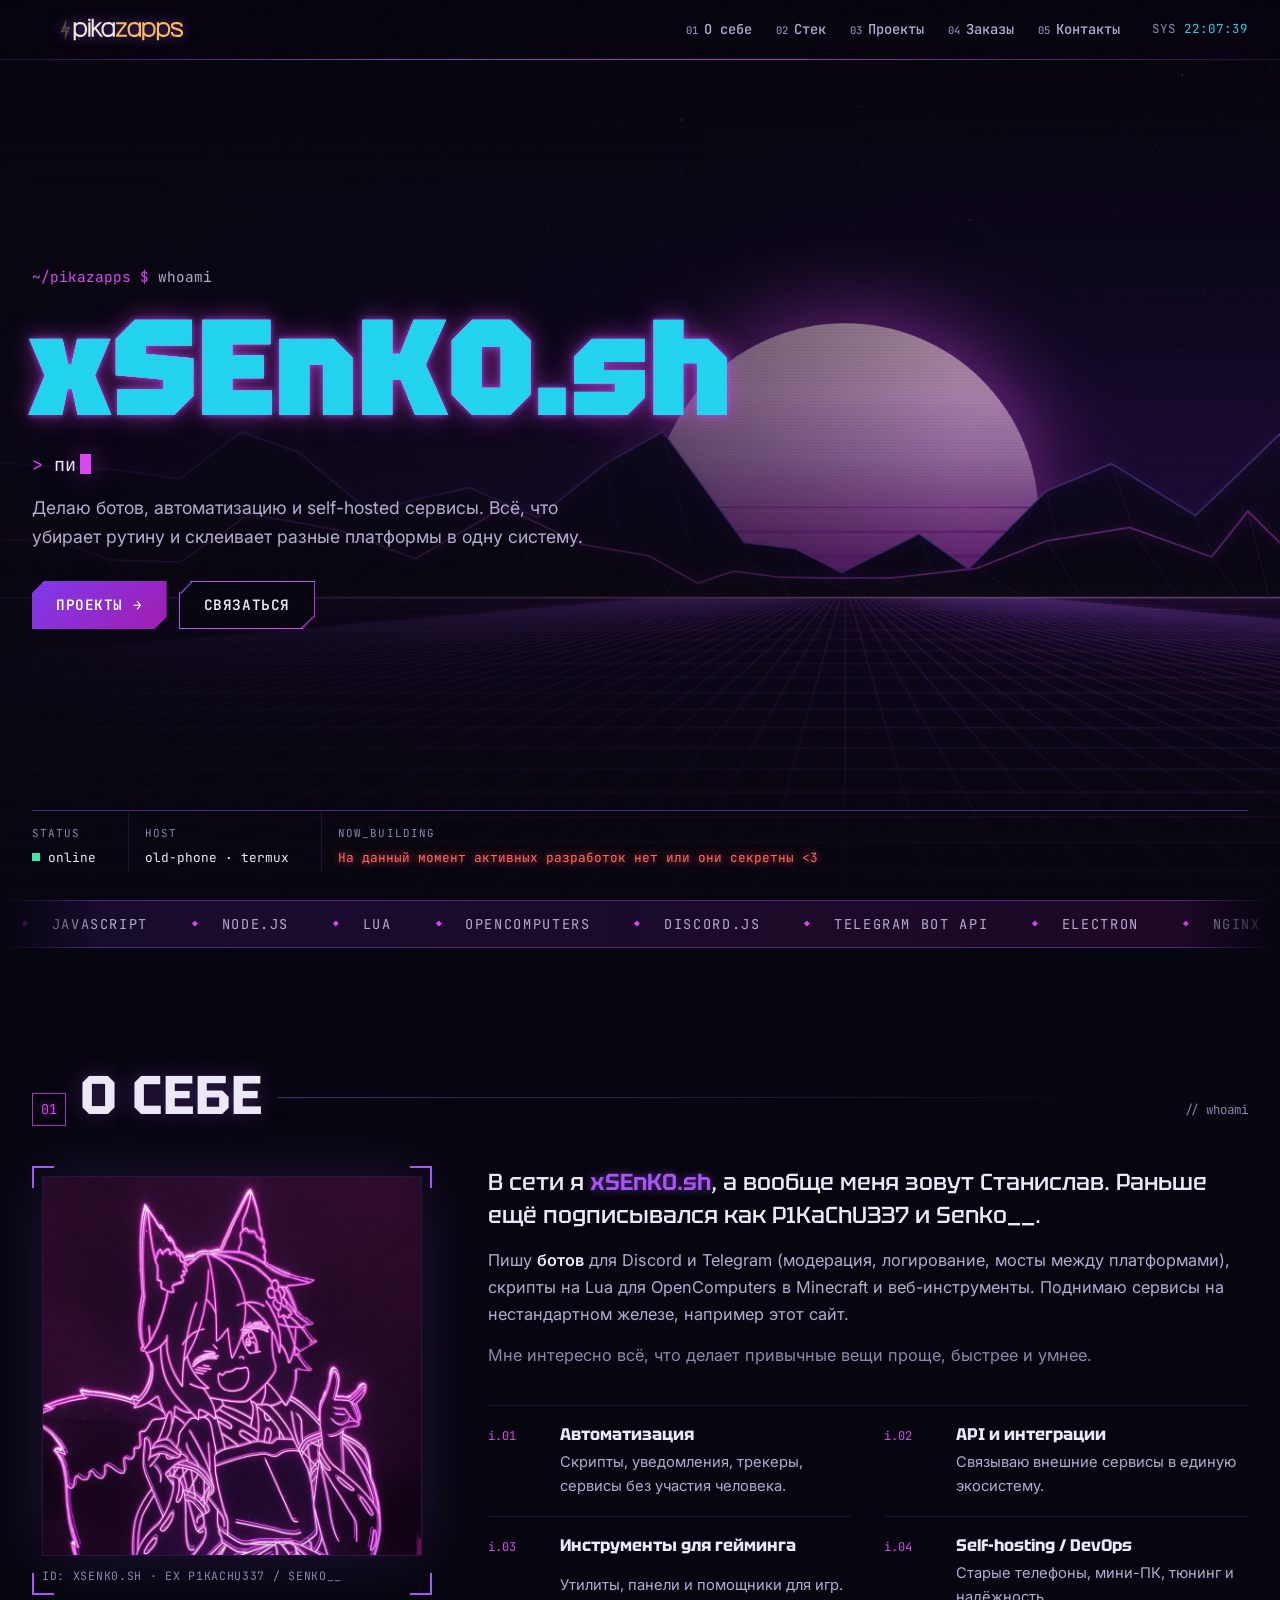
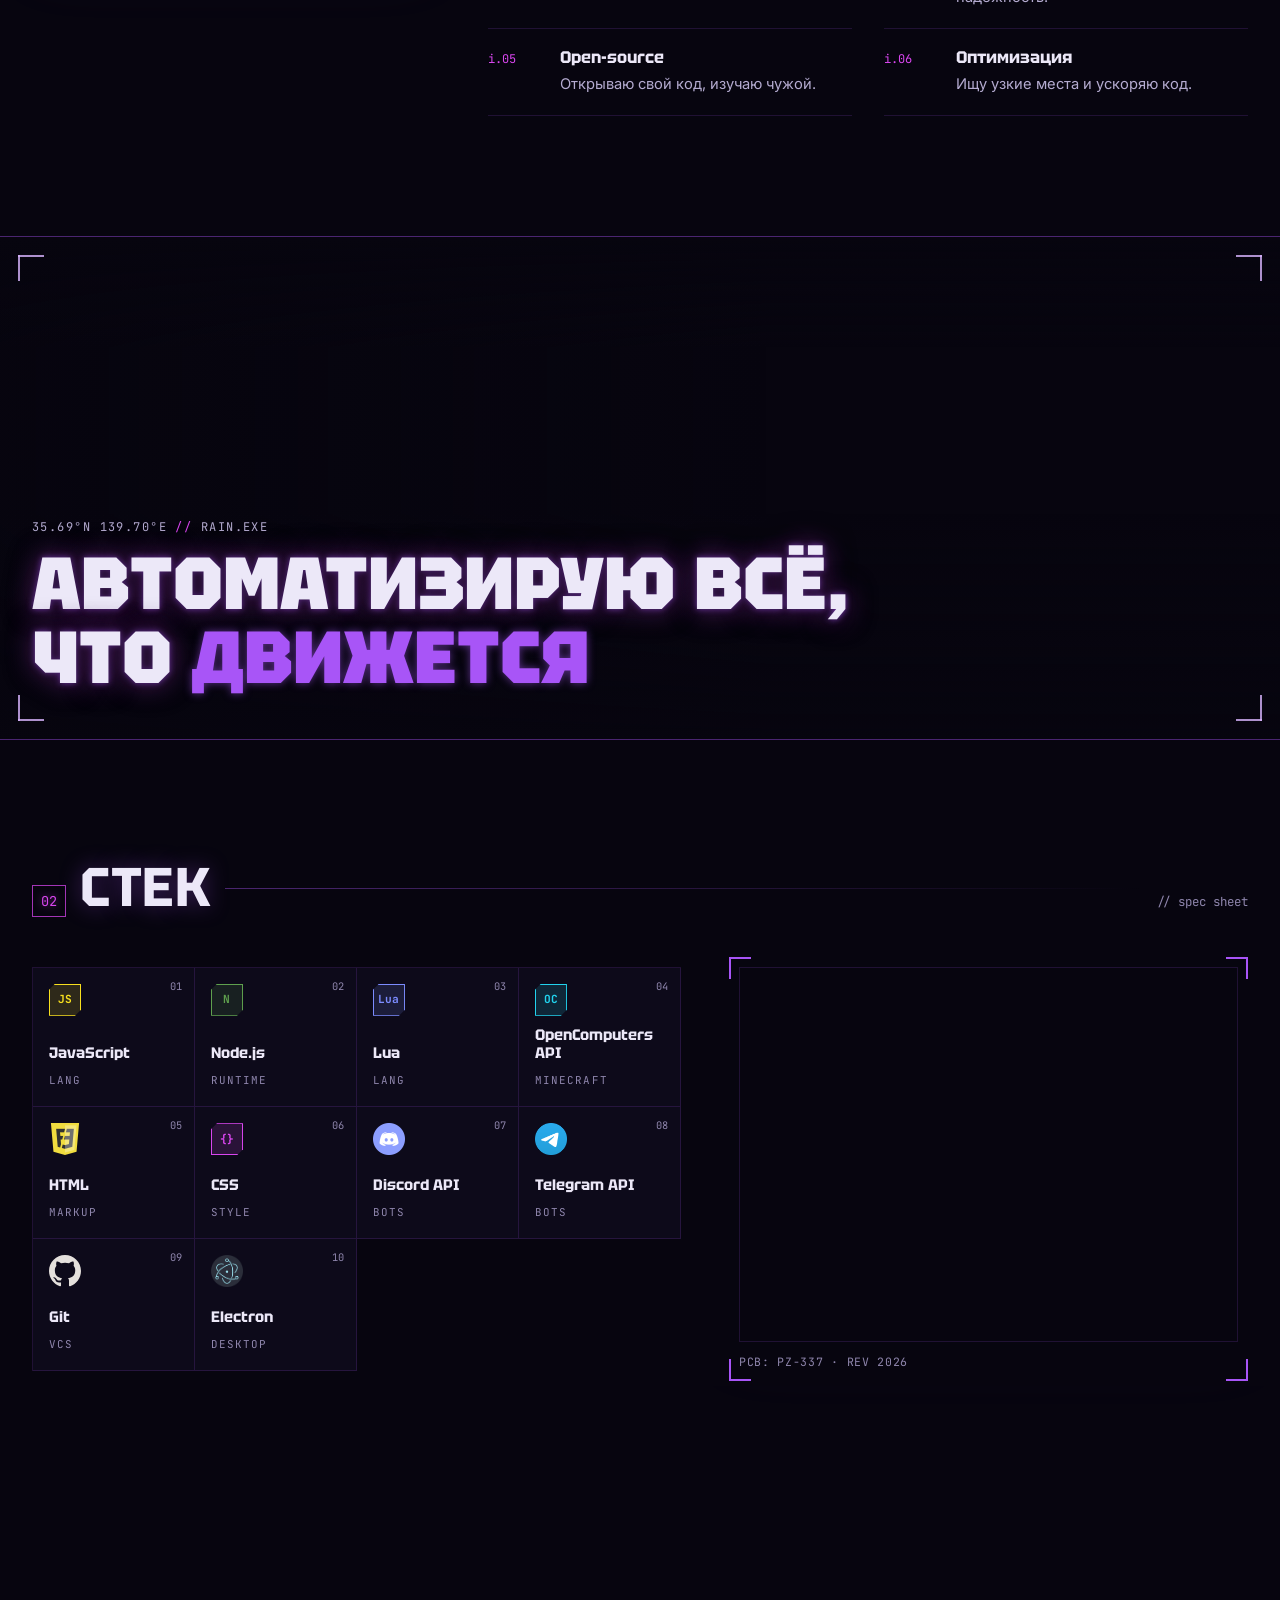
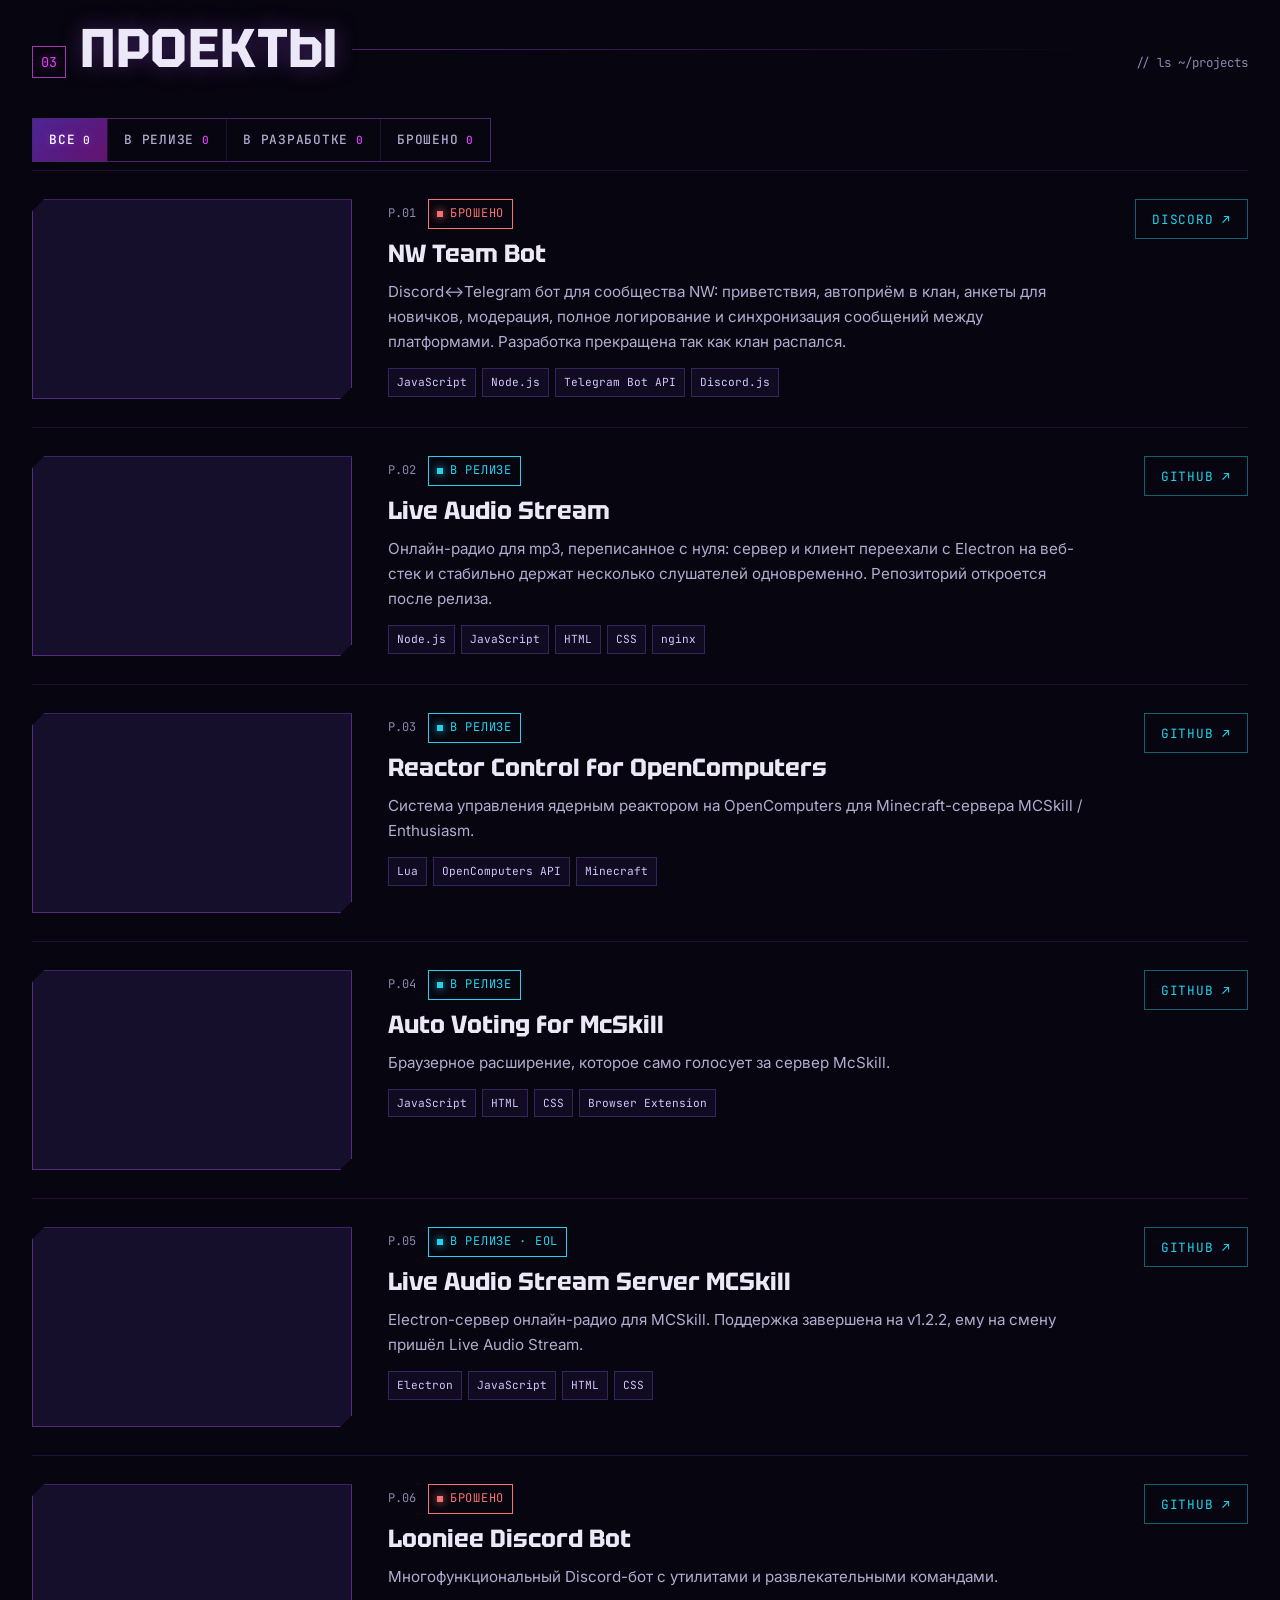
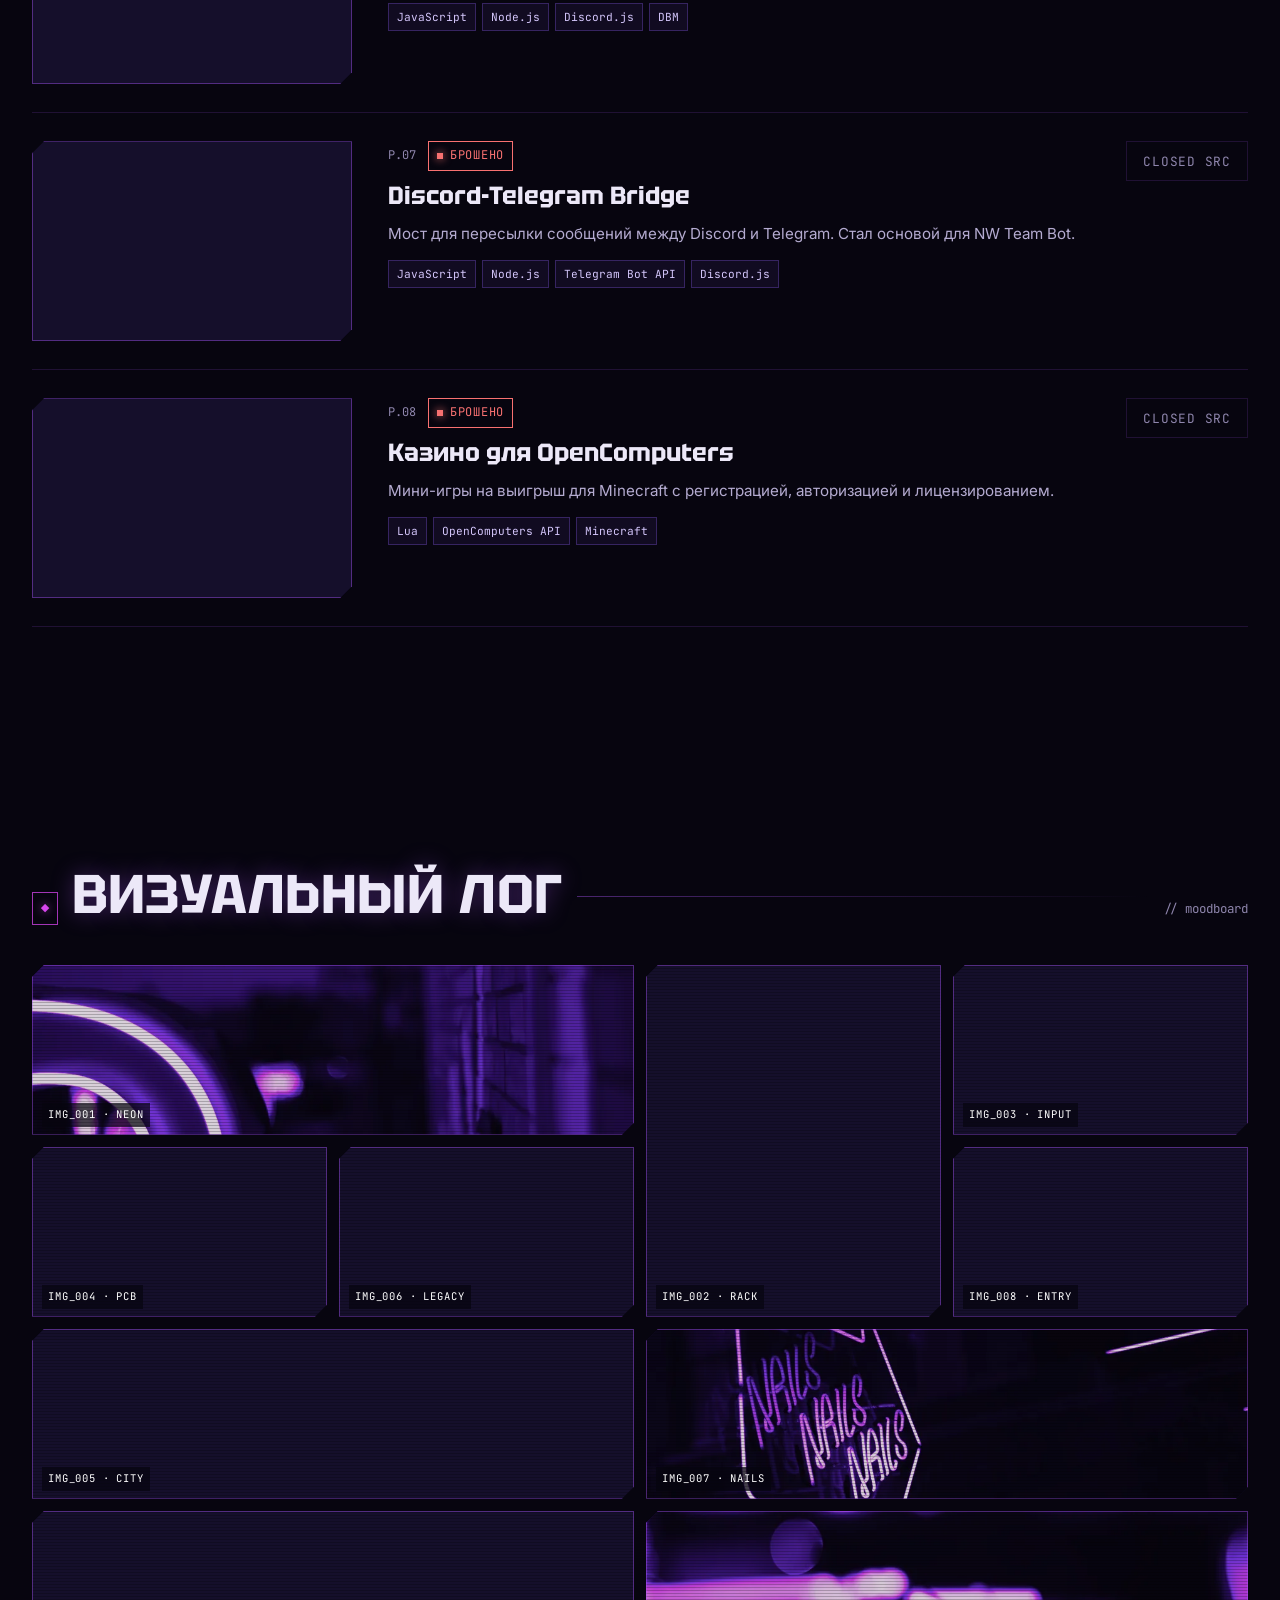
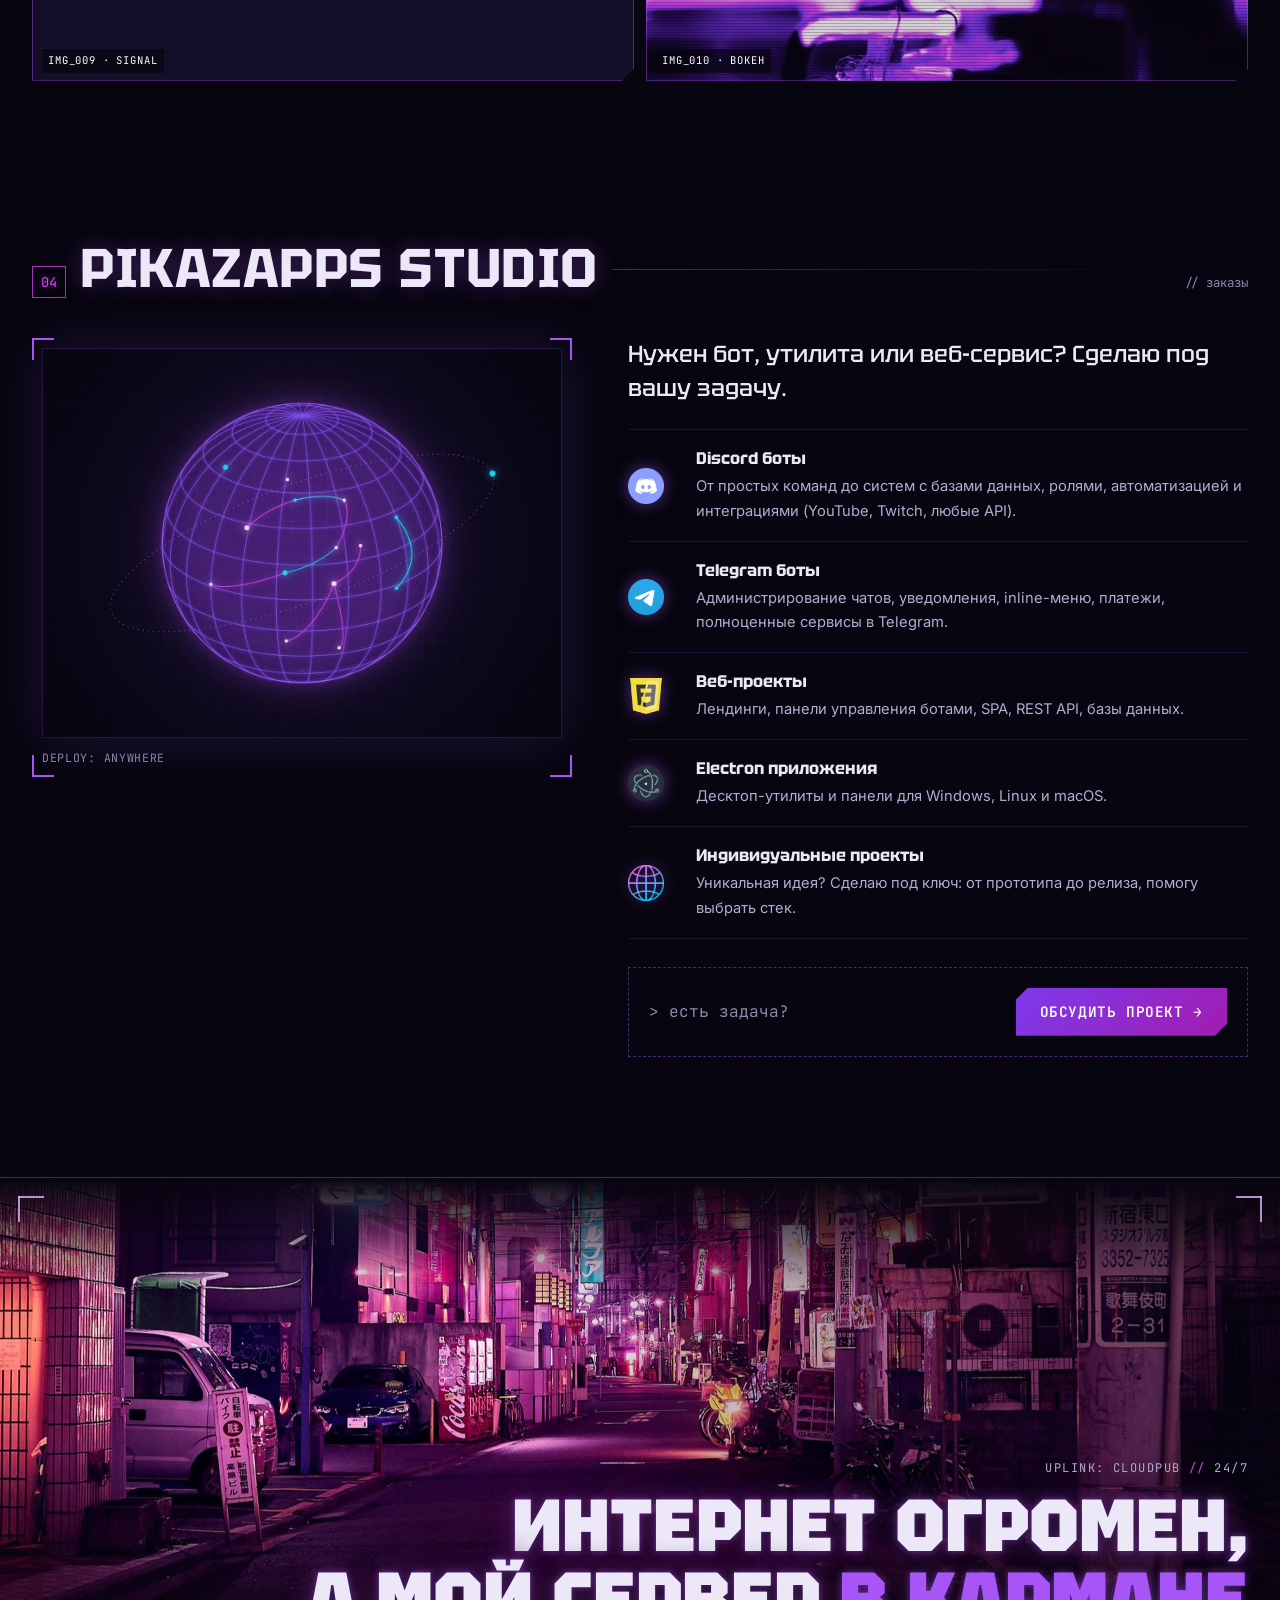
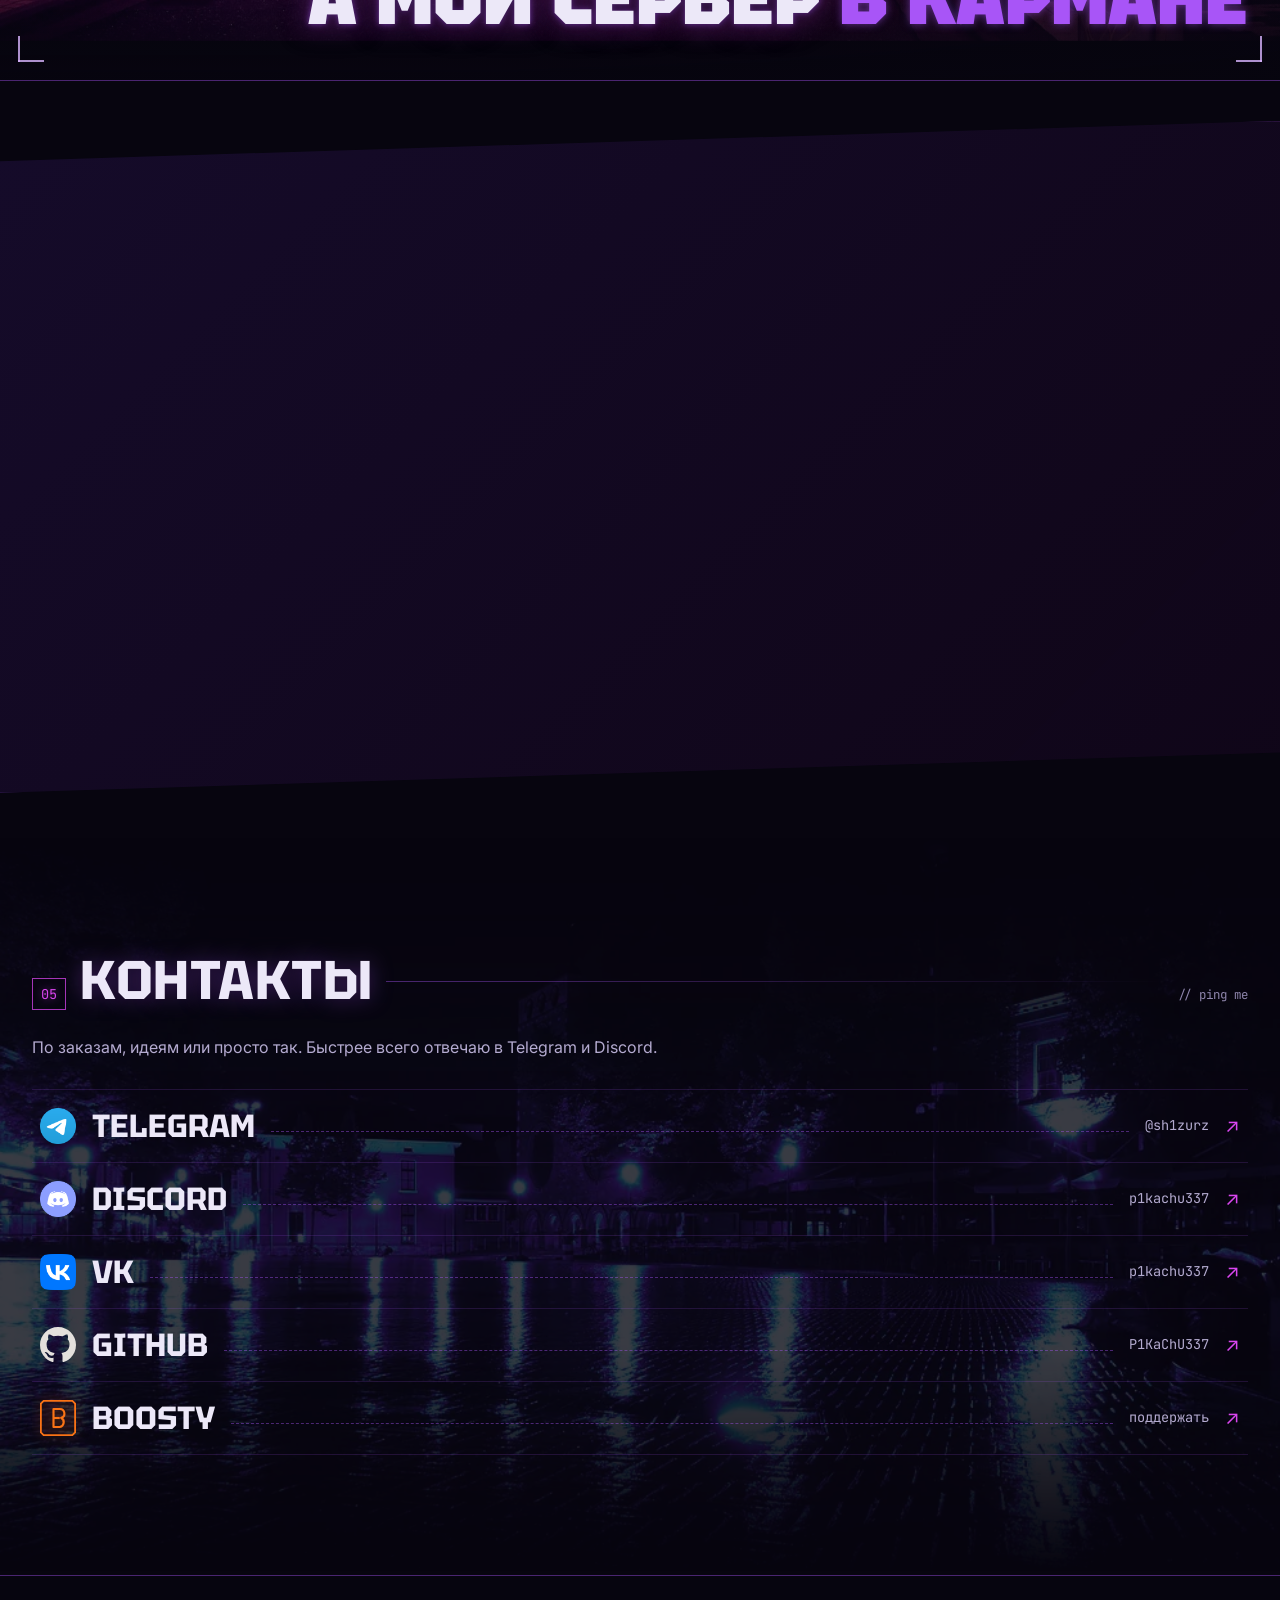
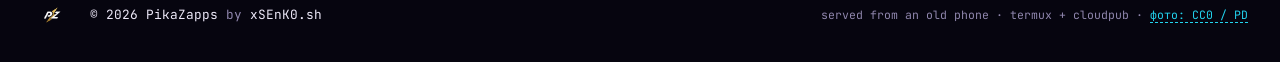
==== index.html @ 956f4f55 "1" ====
<!doctype html>
<html lang="ru">
<head>
  <meta charset="utf-8" />
  <meta name="viewport" content="width=device-width,initial-scale=1" />

  <!-- Verification -->
  <meta name="yandex-verification" content="f57cfcf0f2771763" />
  <meta name="google-site-verification" content="iHpvpGQ1bsPG3cDbY067yKLT4XKXPX8pfP2eyBOkyB8" />

  <!-- SEO -->
  <title>PikaZapps — xSEnK0.sh</title>
  <meta name="description" content="PikaZapps — проекты xSEnK0.sh: Discord и Telegram боты, автоматизация, Minecraft/OpenComputers, веб-инструменты и self-hosting." />
  <meta name="author" content="xSEnK0.sh (ex P1KaChU337 / Senko__)" />
  <meta name="keywords" content="xSEnK0.sh, xSEnK0, PikaZapps, P1KaChU337, Senko__, проекты, Discord бот, Telegram бот, Minecraft, OpenComputers, Node.js, Lua, JavaScript, CloudPub, self-hosting, разработка, портфолио" />
  <meta name="robots" content="index, follow" />
  <meta name="language" content="ru" />
  <meta name="theme-color" content="#8b5cf6" />
  <meta name="color-scheme" content="dark" />

  <!-- Open Graph -->
  <meta property="og:title" content="PikaZapps — проекты xSEnK0.sh" />
  <meta property="og:description" content="Витрина проектов xSEnK0.sh: Discord/Telegram боты, утилиты, Minecraft разработки, веб-инструменты." />
  <meta property="og:image" content="https://pikazapps.cloudpub.ru/assets/img/hero-960.webp" />
  <meta property="og:type" content="website" />
  <meta property="og:url" content="https://pikazapps.cloudpub.ru/" />
  <meta property="og:locale" content="ru_RU" />

  <!-- Twitter -->
  <meta name="twitter:card" content="summary_large_image" />
  <meta name="twitter:title" content="PikaZapps — проекты xSEnK0.sh" />
  <meta name="twitter:description" content="Инструменты, боты, Minecraft проекты, Node.js и Lua разработки." />
  <meta name="twitter:image" content="https://pikazapps.cloudpub.ru/assets/img/hero-960.webp" />

  <!-- Favicon -->
  <link rel="icon" href="assets/favicon.png" type="image/png" />
  <link rel="apple-touch-icon" href="assets/favicon.png" />

  <!-- Fonts: Tektur (заголовки, техно + кириллица), JetBrains Mono (HUD/код), Inter (текст) -->
  <link rel="preconnect" href="https://fonts.googleapis.com" />
  <link rel="preconnect" href="https://fonts.gstatic.com" crossorigin />
  <link rel="stylesheet" href="https://fonts.googleapis.com/css2?family=Inter:wght@400;500;600&family=JetBrains+Mono:wght@400;600;700&family=Tektur:wght@500;700;900&display=swap" />

  <link rel="preload" as="image" href="assets/img/hero.webp" imagesrcset="assets/img/hero-960.webp 960w, assets/img/hero.webp 1920w" imagesizes="100vw" />
  <link rel="stylesheet" href="style.css" />
  <script>document.documentElement.classList.add('js');</script>
</head>
<body>
  <a class="skip-link" href="#main">Перейти к содержимому</a>

  <!-- ===== Фоновые слои: matrix-дождь, свечение, сетка; поверх — scanlines/noise ===== -->
  <div class="bg" aria-hidden="true">
    <canvas id="matrix" class="bg__matrix"></canvas>
    <div class="bg__glow bg__glow--1"></div>
    <div class="bg__glow bg__glow--2"></div>
    <div class="bg__grid"></div>
  </div>
  <div class="overlay" aria-hidden="true"></div>

  <!-- ===== HEADER ===== -->
  <header class="header" id="top">
    <div class="container header__inner">
      <a class="header__logo" href="#top" aria-label="PikaZapps — на главную">
        <img src="assets/pikazapps-long-logo.svg" alt="PikaZapps" width="180" height="36" />
      </a>

      <nav class="nav" id="nav" aria-label="Основная навигация">
        <ul class="nav__list">
          <li><a class="nav__link" href="#about"><span class="nav__idx">01</span>О себе</a></li>
          <li><a class="nav__link" href="#skills"><span class="nav__idx">02</span>Стек</a></li>
          <li><a class="nav__link" href="#projects"><span class="nav__idx">03</span>Проекты</a></li>
          <li><a class="nav__link" href="#studio"><span class="nav__idx">04</span>Заказы</a></li>
          <li><a class="nav__link" href="#contacts"><span class="nav__idx">05</span>Контакты</a></li>
        </ul>
      </nav>

      <span class="header__clock mono" aria-hidden="true">SYS <span id="clock">--:--:--</span></span>

      <button class="burger" type="button" aria-label="Открыть меню" aria-expanded="false" aria-controls="nav">
        <span></span><span></span><span></span>
      </button>
    </div>
  </header>

  <main id="main">
    <!-- ===== HERO ===== -->
    <section class="hero" id="hero" aria-labelledby="hero-title">
      <img class="hero__bg" src="assets/img/hero.webp"
           srcset="assets/img/hero-960.webp 960w, assets/img/hero.webp 1920w" sizes="100vw"
           alt="" width="1920" height="1080" fetchpriority="high" decoding="async" />

      <div class="container hero__inner">
        <p class="hero__cmd mono"><span class="prompt">~/pikazapps $</span> whoami</p>
        <h1 class="hero__nick" id="hero-title">
          <span class="glitch" data-text="xSEnK0.sh">xSEnK0<span class="hero__ext">.sh</span></span>
        </h1>
        <p class="hero__role mono" aria-live="off">
          <span class="accent">&gt;</span> <span id="role">пишу ботов для Discord и Telegram</span><span class="cursor" aria-hidden="true"></span>
        </p>
        <p class="hero__lead">
          Делаю ботов, автоматизацию и self-hosted сервисы. Всё, что убирает рутину
          и склеивает разные платформы в одну систему.
        </p>
        <div class="hero__cta">
          <a class="btn btn--primary" href="#projects">Проекты <span aria-hidden="true">→</span></a>
          <a class="btn btn--ghost" href="#contacts">Связаться</a>
        </div>
      </div>

      <!-- HUD-полоса с «показаниями» -->
      <div class="container">
        <dl class="readout mono">
          <div class="readout__cell">
            <dt>status</dt>
            <dd><span class="pulse" aria-hidden="true"></span> online</dd>
          </div>
          <div class="readout__cell">
            <dt>host</dt>
            <dd>old-phone · termux</dd>
          </div>
          <div class="readout__cell readout__cell--wide">
            <dt>now_building</dt>
            <dd>
              <p style="color:#ff6767; text-shadow: 0 0 8px #e24c4c;">На данный момент активных разработок нет или они секретны <3</p>
            </dd>
          </div>
        </dl>
      </div>
    </section>

    <!-- бегущая строка стека -->
    <div class="ticker" aria-hidden="true">
      <div class="ticker__track mono">
        <span>JavaScript</span><span>Node.js</span><span>Lua</span><span>OpenComputers</span><span>Discord.js</span><span>Telegram Bot API</span><span>Electron</span><span>nginx</span><span>Termux</span><span>Git</span>
        <span>JavaScript</span><span>Node.js</span><span>Lua</span><span>OpenComputers</span><span>Discord.js</span><span>Telegram Bot API</span><span>Electron</span><span>nginx</span><span>Termux</span><span>Git</span>
      </div>
    </div>

    <!-- ===== 01 О СЕБЕ ===== -->
    <section class="section" id="about" aria-labelledby="about-title">
      <div class="container">
        <header class="sec-head reveal">
          <span class="sec-head__idx mono">01</span>
          <h2 class="sec-head__title" id="about-title">О себе</h2>
          <span class="sec-head__line" aria-hidden="true"></span>
          <span class="sec-head__tag mono">// whoami</span>
        </header>

        <div class="about">
          <figure class="about__avatar frame reveal">
            <img src="assets/img/fox.webp" alt="Неоновая low-poly лиса, аватар xSEnK0.sh" width="800" height="800" loading="lazy" decoding="async" />
            <figcaption class="frame__cap mono">id: xSEnK0.sh · ex P1KaChU337 / Senko__</figcaption>
          </figure>

          <div class="about__body">
            <div class="about__text reveal">
              <p class="about__lead">
                В сети я <b class="hl">xSEnK0.sh</b>, а вообще меня зовут Станислав. Раньше ещё подписывался как
                P1KaChU337 и Senko__.
              </p>
              <p>
                Пишу <b>ботов</b> для Discord и Telegram (модерация, логирование, мосты между
                платформами), скрипты на Lua для OpenComputers в Minecraft и веб-инструменты.
                Поднимаю сервисы на нестандартном железе, например этот сайт.
              </p>
              <p class="muted">
                Мне интересно всё, что делает привычные вещи проще, быстрее и умнее.
              </p>
            </div>

            <ol class="rows interests">
              <li class="row reveal"><span class="row__idx mono">i.01</span><h3>Автоматизация</h3><p>Скрипты, уведомления, трекеры, сервисы без участия человека.</p></li>
              <li class="row reveal"><span class="row__idx mono">i.02</span><h3>API и интеграции</h3><p>Связываю внешние сервисы в единую экосистему.</p></li>
              <li class="row reveal"><span class="row__idx mono">i.03</span><h3>Инструменты для гейминга</h3><p>Утилиты, панели и помощники для игр.</p></li>
              <li class="row reveal"><span class="row__idx mono">i.04</span><h3>Self-hosting / DevOps</h3><p>Старые телефоны, мини-ПК, тюнинг и надёжность.</p></li>
              <li class="row reveal"><span class="row__idx mono">i.05</span><h3>Open-source</h3><p>Открываю свой код, изучаю чужой.</p></li>
              <li class="row reveal"><span class="row__idx mono">i.06</span><h3>Оптимизация</h3><p>Ищу узкие места и ускоряю код.</p></li>
            </ol>
          </div>
        </div>
      </div>
    </section>

    <!-- ===== Фото-полоса 1 ===== -->
    <figure class="band" aria-label="Неоновая улица ночью под дождём">
      <img class="band__img" src="assets/img/photos/city3.jpg" alt="" width="1920" height="1080" loading="lazy" decoding="async" />
      <figcaption class="container band__inner">
        <span class="band__meta mono">35.69°N 139.70°E <span class="accent">//</span> rain.exe</span>
        <p class="band__text">автоматизирую всё,<br />что <span class="hl">движется</span></p>
      </figcaption>
    </figure>

    <!-- ===== 02 СТЕК ===== -->
    <section class="section" id="skills" aria-labelledby="skills-title">
      <div class="container">
        <header class="sec-head reveal">
          <span class="sec-head__idx mono">02</span>
          <h2 class="sec-head__title" id="skills-title">Стек</h2>
          <span class="sec-head__line" aria-hidden="true"></span>
          <span class="sec-head__tag mono">// spec sheet</span>
        </header>

        <div class="skills">
          <ul class="matrix reveal">
            <li class="cell"><span class="cell__n mono">01</span><span class="badge" style="--c:#f7df1e">JS</span><b>JavaScript</b><small class="mono">lang</small></li>
            <li class="cell"><span class="cell__n mono">02</span><span class="badge" style="--c:#5fa04e">N</span><b>Node.js</b><small class="mono">runtime</small></li>
            <li class="cell"><span class="cell__n mono">03</span><span class="badge" style="--c:#7c8cff">Lua</span><b>Lua</b><small class="mono">lang</small></li>
            <li class="cell"><span class="cell__n mono">04</span><span class="badge" style="--c:#22d3ee">OC</span><b>OpenComputers API</b><small class="mono">minecraft</small></li>
            <li class="cell"><span class="cell__n mono">05</span><img src="assets/frontend-logo.png" alt="" width="32" height="32" loading="lazy" /><b>HTML</b><small class="mono">markup</small></li>
            <li class="cell"><span class="cell__n mono">06</span><span class="badge" style="--c:#d946ef">{}</span><b>CSS</b><small class="mono">style</small></li>
            <li class="cell"><span class="cell__n mono">07</span><img src="assets/discord-logo.png" alt="" width="32" height="32" loading="lazy" /><b>Discord API</b><small class="mono">bots</small></li>
            <li class="cell"><span class="cell__n mono">08</span><img src="assets/telegram-logo.png" alt="" width="32" height="32" loading="lazy" /><b>Telegram API</b><small class="mono">bots</small></li>
            <li class="cell"><span class="cell__n mono">09</span><img class="invert" src="assets/github-logo.svg" alt="" width="32" height="32" loading="lazy" /><b>Git</b><small class="mono">vcs</small></li>
            <li class="cell"><span class="cell__n mono">10</span><img src="assets/electron-logo.png" alt="" width="32" height="32" loading="lazy" /><b>Electron</b><small class="mono">desktop</small></li>
          </ul>

          <figure class="skills__art frame reveal">
            <img src="assets/img/stack.png" alt="Неоновая печатная плата с чипом xS" width="1200" height="900" loading="lazy" decoding="async" />
            <figcaption class="frame__cap mono">pcb: PZ-337 · rev 2026</figcaption>
          </figure>
        </div>
      </div>
    </section>

    <!-- ===== 03 ПРОЕКТЫ ===== -->
    <section class="section" id="projects" aria-labelledby="projects-title">
      <div class="container">
        <header class="sec-head reveal">
          <span class="sec-head__idx mono">03</span>
          <h2 class="sec-head__title" id="projects-title">Проекты</h2>
          <span class="sec-head__line" aria-hidden="true"></span>
          <span class="sec-head__tag mono">// ls ~/projects</span>
        </header>

        <div class="filter mono reveal" role="group" aria-label="Фильтр проектов по статусу">
          <button class="filter__btn is-active" type="button" data-filter="all" aria-pressed="true">все <span class="filter__count"></span></button>
          <button class="filter__btn" type="button" data-filter="release" aria-pressed="false">в релизе <span class="filter__count"></span></button>
          <button class="filter__btn" type="button" data-filter="dev" aria-pressed="false">в разработке <span class="filter__count"></span></button>
          <button class="filter__btn" type="button" data-filter="dropped" aria-pressed="false">брошено <span class="filter__count"></span></button>
        </div>

        <ul class="projects">
          <li class="proj reveal" data-status="dropped" id="project-nw">
            <figure class="proj__cover"><img src="assets/img/teamnw.png" alt="Обложка NW Team Bot: щит NW и сообщения на орбите" width="960" height="600" loading="lazy" decoding="async" /></figure>
            <div class="proj__body">
              <p class="proj__meta mono"><span class="proj__idx">P.01</span><span class="status status--dropped">брошено</span></p>
              <h3 class="proj__title">NW Team Bot</h3>
              <p class="proj__desc">Discord↔Telegram бот для сообщества NW: приветствия, автоприём в клан, анкеты для новичков, модерация, полное логирование и синхронизация сообщений между платформами. Разработка прекращена так как клан распался.</p>
              <ul class="tags mono"><li>JavaScript</li><li>Node.js</li><li>Telegram Bot API</li><li>Discord.js</li></ul>
            </div>
            <a class="proj__link mono" href="https://discord.gg/xSc6YKPMWx" target="_blank" rel="noopener">discord ↗</a>
          </li>

          <li class="proj reveal" data-status="release" id="project-las">
            <figure class="proj__cover"><img src="assets/img/lass.jpg" alt="Обложка Live Audio Stream: аудиоспектр и табло ON AIR" width="960" height="600" loading="lazy" decoding="async" style="height:190%;"/></figure>
            <div class="proj__body">
              <p class="proj__meta mono"><span class="proj__idx">P.02</span><span class="status status--release">в релизе</span></p>
              <h3 class="proj__title">Live Audio Stream</h3>
              <p class="proj__desc">Онлайн-радио для mp3, переписанное с нуля: сервер и клиент переехали с Electron на веб-стек и стабильно держат несколько слушателей одновременно. Репозиторий откроется после релиза.</p>
              <ul class="tags mono"><li>Node.js</li><li>JavaScript</li><li>HTML</li><li>CSS</li><li>nginx</li></ul>
            </div>
            <a class="proj__link mono" href="https://github.com/P1KaChU337/Live-Audio-Stream" target="_blank" rel="noopener">github ↗</a>
          </li>

          <li class="proj reveal" data-status="release">
            <figure class="proj__cover"><img src="assets/img/reactor.png" alt="Обложка Reactor Control: активная зона реактора и датчик" width="960" height="600" loading="lazy" decoding="async" /></figure>
            <div class="proj__body">
              <p class="proj__meta mono"><span class="proj__idx">P.03</span><span class="status status--release">в релизе</span></p>
              <h3 class="proj__title">Reactor Control for OpenComputers</h3>
              <p class="proj__desc">Система управления ядерным реактором на OpenComputers для Minecraft-сервера MCSkill / Enthusiasm.</p>
              <ul class="tags mono"><li>Lua</li><li>OpenComputers API</li><li>Minecraft</li></ul>
            </div>
            <a class="proj__link mono" href="https://github.com/P1KaChU337/Reactor-Control-for-OpenComputers" target="_blank" rel="noopener">github ↗</a>
          </li>

          <li class="proj reveal" data-status="release">
            <figure class="proj__cover"><img src="assets/img/autovote.webp" alt="Обложка Auto Voting: сетка отмеченных голосов и курсор" width="960" height="600" loading="lazy" decoding="async" /></figure>
            <div class="proj__body">
              <p class="proj__meta mono"><span class="proj__idx">P.04</span><span class="status status--release">в релизе</span></p>
              <h3 class="proj__title">Auto Voting for McSkill</h3>
              <p class="proj__desc">Браузерное расширение, которое само голосует за сервер McSkill.</p>
              <ul class="tags mono"><li>JavaScript</li><li>HTML</li><li>CSS</li><li>Browser Extension</li></ul>
            </div>
            <a class="proj__link mono" href="https://github.com/P1KaChU337/Auto-Voting-for-McSkill-by-P1KaChU337" target="_blank" rel="noopener">github ↗</a>
          </li>

          <li class="proj reveal" data-status="release">
            <figure class="proj__cover"><img src="assets/img/lasserver.webp" alt="Обложка Live Audio Stream Server: атом Electron и звуковая волна" width="960" height="600" loading="lazy" decoding="async" /></figure>
            <div class="proj__body">
              <p class="proj__meta mono"><span class="proj__idx">P.05</span><span class="status status--release">в релизе · eol</span></p>
              <h3 class="proj__title">Live Audio Stream Server MCSkill</h3>
              <p class="proj__desc">Electron-сервер онлайн-радио для MCSkill. Поддержка завершена на v1.2.2, ему на смену пришёл Live Audio Stream.</p>
              <ul class="tags mono"><li>Electron</li><li>JavaScript</li><li>HTML</li><li>CSS</li></ul>
            </div>
            <a class="proj__link mono" href="https://github.com/P1KaChU337/Live-Audio-Stream-Server-MCSkill" target="_blank" rel="noopener">github ↗</a>
          </li>

          <li class="proj reveal" data-status="dropped">
            <figure class="proj__cover"><img src="assets/img/looniee.webp" alt="Обложка Looniee: неоновый полумесяц и команды бота" width="960" height="600" loading="lazy" decoding="async" /></figure>
            <div class="proj__body">
              <p class="proj__meta mono"><span class="proj__idx">P.06</span><span class="status status--dropped">брошено</span></p>
              <h3 class="proj__title">Looniee Discord Bot</h3>
              <p class="proj__desc">Многофункциональный Discord-бот с утилитами и развлекательными командами.</p>
              <ul class="tags mono"><li>JavaScript</li><li>Node.js</li><li>Discord.js</li><li>DBM</li></ul>
            </div>
            <a class="proj__link mono" href="https://github.com/P1KaChU337/Looniee" target="_blank" rel="noopener">github ↗</a>
          </li>

          <li class="proj reveal" data-status="dropped">
            <figure class="proj__cover"><img src="assets/img/bridge.webp" alt="Обложка Discord-Telegram Bridge: мост между узлами DC и TG" width="960" height="600" loading="lazy" decoding="async" /></figure>
            <div class="proj__body">
              <p class="proj__meta mono"><span class="proj__idx">P.07</span><span class="status status--dropped">брошено</span></p>
              <h3 class="proj__title">Discord-Telegram Bridge</h3>
              <p class="proj__desc">Мост для пересылки сообщений между Discord и Telegram. Стал основой для NW Team Bot.</p>
              <ul class="tags mono"><li>JavaScript</li><li>Node.js</li><li>Telegram Bot API</li><li>Discord.js</li></ul>
            </div>
            <span class="proj__link proj__link--off mono">closed src</span>
          </li>

          <li class="proj reveal" data-status="dropped">
            <figure class="proj__cover"><img src="assets/img/casik.png" alt="Обложка казино для OpenComputers: барабаны 777 и игральная кость" width="960" height="600" loading="lazy" decoding="async" /></figure>
            <div class="proj__body">
              <p class="proj__meta mono"><span class="proj__idx">P.08</span><span class="status status--dropped">брошено</span></p>
              <h3 class="proj__title">Казино для OpenComputers</h3>
              <p class="proj__desc">Мини-игры на выигрыш для Minecraft с регистрацией, авторизацией и лицензированием.</p>
              <ul class="tags mono"><li>Lua</li><li>OpenComputers API</li><li>Minecraft</li></ul>
            </div>
            <span class="proj__link proj__link--off mono">closed src</span>
          </li>
        </ul>
        <p class="projects__empty muted mono" hidden>// пусто</p>
      </div>
    </section>

    <!-- ===== ВИЗУАЛЬНЫЙ ЛОГ (мудборд) ===== -->
    <section class="section section--tight" id="log" aria-labelledby="log-title">
      <div class="container">
        <header class="sec-head reveal">
          <span class="sec-head__idx mono">◆</span>
          <h2 class="sec-head__title" id="log-title">Визуальный лог</h2>
          <span class="sec-head__line" aria-hidden="true"></span>
          <span class="sec-head__tag mono">// moodboard</span>
        </header>
        <ul class="bento">
          <li class="tile tile--w reveal">
            <img src="assets/img/photos/neon-ring.webp" alt="неоновое кольцо" width="960" height="640" loading="lazy" decoding="async" />
            <span class="tile__cap mono">IMG_001 · neon</span>
          </li>
          <li class="tile tile--h reveal">
            <img src="assets/img/photos/servers.webp" alt="серверные стойки" width="680" height="1024" loading="lazy" decoding="async" />
            <span class="tile__cap mono">IMG_002 · rack</span>
          </li>
          <li class="tile reveal">
            <img src="assets/img/photos/keyboard.webp" alt="клавиатура в темноте" width="1024" height="768" loading="lazy" decoding="async" />
            <span class="tile__cap mono">IMG_003 · input</span>
          </li>
          <li class="tile reveal">
            <img src="assets/img/photos/chip.webp" alt="микросхема на плате" width="1024" height="679" loading="lazy" decoding="async" />
            <span class="tile__cap mono">IMG_004 · pcb</span>
          </li>
          <li class="tile tile--w reveal">
            <img src="assets/img/photos/aerial.webp" alt="аэрофото города" width="960" height="540" loading="lazy" decoding="async" />
            <span class="tile__cap mono">IMG_005 · city</span>
          </li>
          <li class="tile reveal">
            <img src="assets/img/photos/old-phones.webp" alt="коллекция старых телефонов" width="1024" height="768" loading="lazy" decoding="async" />
            <span class="tile__cap mono">IMG_006 · legacy</span>
          </li>
          <li class="tile tile--w reveal">
            <img src="assets/img/photos/neon-arrow.webp" alt="неоновая стрелка" width="960" height="647" loading="lazy" decoding="async" />
            <span class="tile__cap mono">IMG_007 · nails</span>
          </li>
          <li class="tile reveal">
            <img src="assets/img/photos/garage.webp" alt="въезд в ночной паркинг" width="960" height="637" loading="lazy" decoding="async" />
            <span class="tile__cap mono">IMG_008 · entry</span>
          </li>
          <li class="tile tile--w reveal">
            <img src="assets/img/photos/trails.webp" alt="световые следы" width="1024" height="683" loading="lazy" decoding="async" />
            <span class="tile__cap mono">IMG_009 · signal</span>
          </li>
          <li class="tile tile--w reveal">
            <img src="assets/img/photos/bokeh.webp" alt="размытые неоновые огни" width="960" height="640" loading="lazy" decoding="async" />
            <span class="tile__cap mono">IMG_010 · bokeh</span>
          </li>
        </ul>
      </div>
    </section>

    <!-- ===== 04 PIKAZAPPS STUDIO ===== -->
    <section class="section" id="studio" aria-labelledby="studio-title">
      <div class="container">
        <header class="sec-head reveal">
          <span class="sec-head__idx mono">04</span>
          <h2 class="sec-head__title" id="studio-title">PikaZapps Studio</h2>
          <span class="sec-head__line" aria-hidden="true"></span>
          <span class="sec-head__tag mono">// заказы</span>
        </header>

        <div class="studio">
          <figure class="studio__art frame reveal">
            <img src="assets/img/globe.webp" alt="Неоновый каркасный глобус с сетевыми связями" width="1200" height="900" loading="lazy" decoding="async" />
            <figcaption class="frame__cap mono">deploy: anywhere</figcaption>
          </figure>

          <div>
            <p class="studio__lead reveal">Нужен бот, утилита или веб-сервис? Сделаю под вашу задачу.</p>
            <ol class="rows services">
              <li class="row row--icon reveal"><img src="assets/discord-logo.png" alt="" width="36" height="36" loading="lazy" /><h3>Discord боты</h3><p>От простых команд до систем с базами данных, ролями, автоматизацией и интеграциями (YouTube, Twitch, любые API).</p></li>
              <li class="row row--icon reveal"><img src="assets/telegram-logo.png" alt="" width="36" height="36" loading="lazy" /><h3>Telegram боты</h3><p>Администрирование чатов, уведомления, inline-меню, платежи, полноценные сервисы в Telegram.</p></li>
              <li class="row row--icon reveal"><img src="assets/frontend-logo.png" alt="" width="36" height="36" loading="lazy" /><h3>Веб-проекты</h3><p>Лендинги, панели управления ботами, SPA, REST API, базы данных.</p></li>
              <li class="row row--icon reveal"><img src="assets/electron-logo.png" alt="" width="36" height="36" loading="lazy" /><h3>Electron приложения</h3><p>Десктоп-утилиты и панели для Windows, Linux и macOS.</p></li>
              <li class="row row--icon reveal"><img src="assets/custom-logo.png" alt="" width="36" height="36" loading="lazy" /><h3>Индивидуальные проекты</h3><p>Уникальная идея? Сделаю под ключ: от прототипа до релиза, помогу выбрать стек.</p></li>
            </ol>
            <div class="studio__cta reveal">
              <span class="mono muted">&gt; есть задача?</span>
              <a class="btn btn--primary" href="#contacts">Обсудить проект <span aria-hidden="true">→</span></a>
            </div>
          </div>
        </div>
      </div>
    </section>

    <!-- ===== Фото-полоса 2 ===== -->
    <figure class="band band--right" aria-label="Ночной город с высоты">
      <img class="band__img" src="assets/img/photos/ity.jpg" alt="" width="1024" height="669" loading="lazy" decoding="async" />
      <figcaption class="container band__inner">
        <span class="band__meta mono">uplink: cloudpub <span class="accent">//</span> 24/7</span>
        <p class="band__text">интернет огромен,<br />а мой сервер <span class="hl"> в&nbsp;кармане</span></p>
      </figcaption>
    </figure>

    <!-- ===== FUN FACT: сайт на старом телефоне ===== -->
    <section class="section section--fact" id="fact" aria-labelledby="fact-title">
      <div class="container fact">
        <figure class="fact__art reveal">
          <img src="assets/img/phone.webp" alt="Старый смартфон с треснувшим экраном, в Termux запущен сервер сайта" width="900" height="1100" loading="lazy" decoding="async" />
        </figure>

        <div class="fact__body">
          <header class="sec-head sec-head--plain reveal">
            <span class="sec-head__idx mono">:3</span>
            <span class="sec-head__tag mono">// fun fact</span>
          </header>
          <h2 class="fact__title reveal" id="fact-title">Этот сайт работает на&nbsp;старом телефоне</h2>
          <p class="fact__text reveal">
            Хостинга и белого IP у меня нет, поэтому этот сайт крутится на старом смартфоне в Termux,
            а наружу его выводит туннель <a class="link" href="https://cloudpub.ru" target="_blank" rel="noopener">CloudPub</a>.
            А ещё это просто один из моих экспериментов с self-hosting и DevOps.
          </p>
          <dl class="spec mono reveal">
            <div><dt>device</dt><dd>Xiaomi Redmi Note 10 5G</dd></div>
            <div><dt>os</dt><dd>Ubuntu 25 · proot · Termux</dd></div>
            <!-- <div><dt>server</dt><dd>node main.js</dd></div> -->
            <div><dt>tunnel</dt><dd>CloudPub → pikazapps.cloudpub.ru</dd></div>
            <!-- <div><dt>white_ip</dt><dd class="warn">не обнаружен</dd></div> -->
            <div><dt>hosting_cost</dt><dd class="ok">0 $</dd></div>
          </dl>
          <div class="fact__btns reveal">
            <a class="btn btn--ghost btn--sm" href="https://cloudpub.ru" target="_blank" rel="noopener">
              <svg class="icon" viewBox="0 0 24 24" aria-hidden="true"><path d="M7 18h10a4 4 0 0 0 .6-7.95A6 6 0 0 0 6.1 9.2 4.5 4.5 0 0 0 7 18z"/></svg>
              CloudPub
            </a>
            <a class="btn btn--ghost btn--sm" href="https://boosty.to/p1kachu337" target="_blank" rel="noopener">
              <svg class="icon" viewBox="0 0 24 24" aria-hidden="true"><path d="M13 2 4 14h7l-1 8 9-12h-7z"/></svg>
              Поддержать на Boosty
            </a>
          </div>
        </div>
      </div>
    </section>

    <!-- ===== 05 КОНТАКТЫ ===== -->
    <section class="section section--contacts" id="contacts" aria-labelledby="contacts-title">
      <img class="section__bgimg" src="assets/img/photos/wet-square.webp" alt="" width="1024" height="577" loading="lazy" decoding="async" aria-hidden="true" />
      <div class="container">
        <header class="sec-head reveal">
          <span class="sec-head__idx mono">05</span>
          <h2 class="sec-head__title" id="contacts-title">Контакты</h2>
          <span class="sec-head__line" aria-hidden="true"></span>
          <span class="sec-head__tag mono">// ping me</span>
        </header>
        <p class="contacts__lead reveal">По заказам, идеям или просто так. Быстрее всего отвечаю в Telegram и Discord.</p>

        <ul class="contacts">
          <li class="reveal">
            <a class="contact" href="https://t.me/sh1zurz" target="_blank" rel="noopener" aria-label="Telegram: @sh1zurz">
              <img src="assets/telegram-logo.png" alt="" width="36" height="36" loading="lazy" />
              <span class="contact__name">Telegram</span><span class="contact__dots" aria-hidden="true"></span>
              <span class="contact__handle mono">@sh1zurz</span><span class="contact__arrow" aria-hidden="true">↗</span>
            </a>
          </li>
          <li class="reveal">
            <a class="contact" href="https://discord.com/users/p1kachu337" target="_blank" rel="noopener" aria-label="Discord: p1kachu337">
              <img src="assets/discord-logo.png" alt="" width="36" height="36" loading="lazy" />
              <span class="contact__name">Discord</span><span class="contact__dots" aria-hidden="true"></span>
              <span class="contact__handle mono">p1kachu337</span><span class="contact__arrow" aria-hidden="true">↗</span>
            </a>
          </li>
          <li class="reveal">
            <a class="contact" href="https://vk.com/p1kachu337" target="_blank" rel="noopener" aria-label="ВКонтакте: p1kachu337">
              <img src="assets/vk-logo.png" alt="" width="36" height="36" loading="lazy" />
              <span class="contact__name">VK</span><span class="contact__dots" aria-hidden="true"></span>
              <span class="contact__handle mono">p1kachu337</span><span class="contact__arrow" aria-hidden="true">↗</span>
            </a>
          </li>
          <li class="reveal">
            <a class="contact" href="https://github.com/P1KaChU337" target="_blank" rel="noopener" aria-label="GitHub: P1KaChU337">
              <img class="invert" src="assets/github-logo.svg" alt="" width="36" height="36" loading="lazy" />
              <span class="contact__name">GitHub</span><span class="contact__dots" aria-hidden="true"></span>
              <span class="contact__handle mono">P1KaChU337</span><span class="contact__arrow" aria-hidden="true">↗</span>
            </a>
          </li>
          <li class="reveal">
            <a class="contact contact--boosty" href="https://boosty.to/p1kachu337" target="_blank" rel="noopener" aria-label="Boosty: поддержать проект">
              <!-- самописная мини-иконка Boosty -->
              <svg class="contact__svg" viewBox="0 0 40 40" width="36" height="36" aria-hidden="true">
                <path d="M4 1h32l3 3v32l-3 3H4l-3-3V4z" fill="none" stroke="currentColor" stroke-width="2"/>
                <path d="M15 10h7a5 5 0 0 1 1.5 9.8A5.5 5.5 0 0 1 22 30h-7z" fill="none" stroke="currentColor" stroke-width="2.4" stroke-linejoin="round"/>
                <path d="M15 20h7" stroke="currentColor" stroke-width="2.4"/>
              </svg>
              <span class="contact__name">Boosty</span><span class="contact__dots" aria-hidden="true"></span>
              <span class="contact__handle mono">поддержать</span><span class="contact__arrow" aria-hidden="true">↗</span>
            </a>
          </li>
        </ul>
      </div>
    </section>
  </main>

  <!-- ===== FOOTER ===== -->
  <footer class="footer">
    <div class="container footer__inner mono">
      <img src="assets/pz_icon.png" alt="" width="40" height="30" loading="lazy" />
      <p>© <span id="year">2026</span> PikaZapps <span class="muted">by</span> xSEnK0.sh</p>
      <p class="muted footer__host">served from an old phone · termux + cloudpub · <a class="link" href="assets/img/photos/CREDITS.md">фото: CC0 / PD</a></p>
    </div>
  </footer>

  <button class="to-top" type="button" aria-label="Наверх">
    <svg viewBox="0 0 24 24" aria-hidden="true"><path d="M6 14l6-6 6 6"/></svg>
  </button>

  <script src="main.js" defer></script>
</body>
</html>
---- style.css ----
/* =====================================================================
   PikaZapps — HUD / cyberpunk landing (xSEnK0.sh)
   Острые углы, срезы (clip-path), линии и разметка вместо карточек.
   Весь неон управляется переменными в :root
   ===================================================================== */

/* ---------- 1. Переменные ---------- */
:root {
  /* фон */
  --bg-0: #07050f;
  --bg-1: #0d0a1a;
  --bg-2: #150f2b;

  /* акценты */
  --neon: #a855f7;
  --neon-2: #8b5cf6;
  --magenta: #d946ef;
  --cyan: #22d3ee;
  --ok: #3ee6a8;
  --warn: #f5c451;

  /* текст */
  --text: #ece8f8;
  --text-dim: #b4abd0;   /* ~8:1 на --bg-1 */
  --text-mute: #8f86ad;  /* ~5:1 */

  /* линии */
  --line: rgba(168, 85, 247, 0.16);
  --line-strong: rgba(168, 85, 247, 0.42);
  --line-hot: rgba(217, 70, 239, 0.75);

  /* свечение */
  --glow-sm: 0 0 8px rgba(168, 85, 247, 0.55);
  --glow-md: 0 0 18px rgba(168, 85, 247, 0.45), 0 0 42px rgba(139, 92, 246, 0.22);
  --glow-lg: 0 0 24px rgba(217, 70, 239, 0.5), 0 0 70px rgba(168, 85, 247, 0.3);
  --text-glow: 0 0 6px rgba(168, 85, 247, 0.85), 0 0 26px rgba(217, 70, 239, 0.5);
  --grad: linear-gradient(90deg, var(--neon-2), var(--magenta) 60%, var(--cyan));

  /* срез угла для clip-path */
  --cut: 12px;
  --chamfer: polygon(var(--cut) 0, 100% 0, 100% calc(100% - var(--cut)), calc(100% - var(--cut)) 100%, 0 100%, 0 var(--cut));

  /* шрифты */
  --font-display: 'Tektur', 'Segoe UI', system-ui, -apple-system, Roboto, Arial, sans-serif;
  --font-body: 'Inter', system-ui, -apple-system, 'Segoe UI', Roboto, Arial, sans-serif;
  --font-mono: 'JetBrains Mono', ui-monospace, 'SFMono-Regular', Consolas, 'Liberation Mono', monospace;

  /* сетка и ритм */
  --container: 1240px;
  --gutter: 16px;
  --header-h: 60px;
  --ease: cubic-bezier(.2, .8, .2, 1);
  --t: .35s;

  /* фон */
  --matrix-opacity: .28;
  --grid-size: 48px;
}
@media (min-width: 768px) { :root { --gutter: 32px; } }
@media (min-width: 1800px) { :root { --container: 1480px; } html { font-size: 18px; } }
@media (min-width: 2600px) { :root { --container: 1860px; } html { font-size: 21px; } }

/* ---------- 2. База ---------- */
*, *::before, *::after { box-sizing: border-box; }
html {
  scroll-behavior: smooth;
  scroll-padding-top: calc(var(--header-h) + 8px);
  -webkit-text-size-adjust: 100%;
  scrollbar-color: var(--neon-2) var(--bg-0);
  scrollbar-width: thin;
}
body {
  margin: 0;
  min-height: 100vh;
  background: var(--bg-0);
  color: var(--text);
  font: 400 1rem/1.65 var(--font-body);
  overflow-x: hidden;
  -webkit-font-smoothing: antialiased;
}
img, svg { display: block; max-width: 100%; }
a { color: inherit; text-decoration: none; }
h1, h2, h3, p, figure, dl, dd { margin: 0; }
h1, h2, h3 { line-height: 1.1; }
ul, ol { margin: 0; padding: 0; list-style: none; }
b { font-weight: 600; color: var(--text); }

::selection { background: var(--magenta); color: #fff; text-shadow: none; }

::-webkit-scrollbar { width: 10px; height: 10px; }
::-webkit-scrollbar-track { background: var(--bg-0); }
::-webkit-scrollbar-thumb { background: linear-gradient(var(--neon-2), var(--magenta)); border: 2px solid var(--bg-0); }
::-webkit-scrollbar-thumb:hover { background: var(--neon); }

:focus-visible { outline: 2px solid var(--cyan); outline-offset: 3px; }

.skip-link {
  position: absolute; left: 12px; top: -60px; z-index: 100;
  padding: 10px 16px; background: var(--neon-2); color: #fff; font-weight: 600;
  transition: top .2s;
}
.skip-link:focus { top: 12px; }

.container {
  width: 100%;
  max-width: calc(var(--container) + var(--gutter) * 2);
  margin-inline: auto;
  padding-inline: var(--gutter);
}
.mono { font-family: var(--font-mono); }
.muted { color: var(--text-mute); }
.accent { color: var(--magenta); }
.hl { color: var(--neon); text-shadow: var(--glow-sm); }
.link { color: var(--cyan); border-bottom: 1px dashed currentColor; }
.link:hover { text-shadow: 0 0 8px var(--cyan); }
.invert { filter: invert(1); }
.icon { width: 18px; height: 18px; fill: none; stroke: currentColor; stroke-width: 1.8; stroke-linecap: round; stroke-linejoin: round; }

/* ---------- 3. Фон ---------- */
.bg { position: fixed; inset: 0; z-index: -1; pointer-events: none; overflow: hidden; }
.bg__matrix { position: absolute; inset: 0; width: 100%; height: 100%; opacity: var(--matrix-opacity); }
.bg__glow { position: absolute; border-radius: 50%; filter: blur(60px); opacity: .45; }
.bg__glow--1 { width: 50vmax; height: 50vmax; left: -18vmax; top: 30vh; background: radial-gradient(circle, rgba(139, 92, 246, .45), transparent 65%); }
.bg__glow--2 { width: 45vmax; height: 45vmax; right: -18vmax; bottom: -10vh; background: radial-gradient(circle, rgba(217, 70, 239, .3), transparent 65%); }
.bg__grid {
  position: absolute; inset: 0;
  background-image:
    linear-gradient(rgba(168, 85, 247, .05) 1px, transparent 1px),
    linear-gradient(90deg, rgba(168, 85, 247, .05) 1px, transparent 1px);
  background-size: var(--grid-size) var(--grid-size);
}
.overlay {
  position: fixed; inset: 0; z-index: 90; pointer-events: none;
  background:
    repeating-linear-gradient(0deg, rgba(0, 0, 0, .18) 0 1px, transparent 1px 3px),
    url("data:image/svg+xml,%3Csvg xmlns='http://www.w3.org/2000/svg' width='140' height='140'%3E%3Cfilter id='n'%3E%3CfeTurbulence type='fractalNoise' baseFrequency='.9' numOctaves='2' stitchTiles='stitch'/%3E%3C/filter%3E%3Crect width='100%25' height='100%25' filter='url(%23n)' opacity='.5'/%3E%3C/svg%3E");
  opacity: .2;
  mix-blend-mode: overlay;
}

/* ---------- 4. HUD-рамка для картинок (уголки без скруглений) ---------- */
.frame {
  --fc: var(--neon);
  position: relative;
  padding: 10px;
  background:
    linear-gradient(var(--fc), var(--fc)) top left / 22px 2px,
    linear-gradient(var(--fc), var(--fc)) top left / 2px 22px,
    linear-gradient(var(--fc), var(--fc)) top right / 22px 2px,
    linear-gradient(var(--fc), var(--fc)) top right / 2px 22px,
    linear-gradient(var(--fc), var(--fc)) bottom left / 22px 2px,
    linear-gradient(var(--fc), var(--fc)) bottom left / 2px 22px,
    linear-gradient(var(--fc), var(--fc)) bottom right / 22px 2px,
    linear-gradient(var(--fc), var(--fc)) bottom right / 2px 22px;
  background-repeat: no-repeat;
}
.frame img {
  width: 100%; height: auto;
  border: 1px solid var(--line);
  filter: drop-shadow(0 0 30px rgba(139, 92, 246, .18));
}
.frame__cap {
  display: block; margin-top: 10px;
  font-size: .72rem; letter-spacing: .06em; color: var(--text-mute); text-transform: uppercase;
}

/* ---------- 5. Кнопки (срезанные углы) ---------- */
.btn {
  display: inline-flex; align-items: center; justify-content: center; gap: 10px;
  min-height: 48px; padding: 0 24px;
  clip-path: var(--chamfer);
  font: 600 .9rem/1 var(--font-mono);
  letter-spacing: .04em; text-transform: uppercase;
  transition: transform var(--t) var(--ease), filter var(--t), background var(--t), color var(--t);
}
.btn--primary { color: #fff; background: linear-gradient(135deg, #7c3aed, #a21caf); filter: drop-shadow(0 0 10px rgba(168, 85, 247, .55)); }
.btn--primary:hover { transform: translateY(-2px); filter: drop-shadow(0 0 18px rgba(217, 70, 239, .8)); }
.btn--ghost {
  color: var(--text);
  background:
    linear-gradient(var(--bg-0), var(--bg-0)) padding-box,
    linear-gradient(135deg, var(--neon), var(--magenta)) border-box;
  border: 1px solid transparent;
  position: relative;
}
/* у clip-path обрезается рамка в углах — дорисовываем срезы */
.btn--ghost::before, .btn--ghost::after {
  content: ''; position: absolute; width: calc(var(--cut) * 1.42); height: 1px; background: var(--neon);
}
.btn--ghost::before { left: -2px; top: calc(var(--cut) / 2 - 1px); transform: rotate(-45deg); }
.btn--ghost::after { right: -2px; bottom: calc(var(--cut) / 2 - 1px); transform: rotate(-45deg); background: var(--magenta); }
.btn--ghost:hover { color: #fff; background: linear-gradient(rgba(168, 85, 247, .18), rgba(168, 85, 247, .18)) padding-box, linear-gradient(135deg, var(--neon), var(--magenta)) border-box; transform: translateY(-2px); }
.btn--sm { min-height: 42px; padding: 0 18px; font-size: .78rem; }

/* ---------- 6. Header ---------- */
.header {
  position: sticky; top: 0; z-index: 50;
  height: var(--header-h);
  background: rgba(7, 5, 15, .72);
  -webkit-backdrop-filter: blur(14px) saturate(140%);
  backdrop-filter: blur(14px) saturate(140%);
  border-bottom: 1px solid var(--line);
}
.header::after { /* неоновая «шина» снизу */
  content: ''; position: absolute; left: 0; bottom: -1px; height: 1px; width: 100%;
  background: linear-gradient(90deg, transparent, var(--neon) 30%, var(--magenta) 60%, transparent);
  opacity: .7;
}
.header__inner { height: 100%; display: flex; align-items: center; gap: 20px; }
.header__logo { display: block; flex: none; margin-right: auto; }
/* у SVG широкие поля внутри холста 4:3: рамка 180×36 + cover вырезает полосу с надписью */
.header__logo img {
  width: 180px; height: 36px; object-fit: cover; object-position: center;
  filter: drop-shadow(0 0 6px rgba(168, 85, 247, .55));
  transition: filter var(--t);
}
.header__logo:hover img { filter: drop-shadow(0 0 12px rgba(217, 70, 239, .85)); }
.header__clock { font-size: .78rem; color: var(--text-mute); letter-spacing: .08em; white-space: nowrap; }
.header__clock span { color: var(--cyan); }

.nav__list { display: flex; }
.nav__link {
  position: relative; display: flex; align-items: baseline; gap: 6px;
  padding: 20px 12px;
  font: 500 .86rem/1 var(--font-mono);
  color: var(--text-dim);
  transition: color var(--t), text-shadow var(--t);
}
.nav__idx { font-size: .66rem; color: var(--text-mute); transition: color var(--t); }
.nav__link::after {
  content: ''; position: absolute; left: 12px; right: 12px; bottom: -1px; height: 2px;
  background: var(--grad); box-shadow: var(--glow-sm);
  transform: scaleX(0); transform-origin: left; transition: transform var(--t) var(--ease);
}
.nav__link:hover, .nav__link.is-active { color: #fff; text-shadow: var(--text-glow); }
.nav__link:hover .nav__idx, .nav__link.is-active .nav__idx { color: var(--magenta); }
.nav__link:hover::after, .nav__link.is-active::after { transform: scaleX(1); }

.burger {
  display: none;
  width: 44px; height: 44px; padding: 0;
  border: 1px solid var(--line-strong); background: rgba(168, 85, 247, .08); cursor: pointer;
  clip-path: polygon(8px 0, 100% 0, 100% calc(100% - 8px), calc(100% - 8px) 100%, 0 100%, 0 8px);
  flex-direction: column; align-items: center; justify-content: center; gap: 5px;
}
.burger span { display: block; width: 20px; height: 2px; background: var(--text); box-shadow: var(--glow-sm); transition: transform var(--t) var(--ease), opacity var(--t); }
.burger[aria-expanded="true"] span:nth-child(1) { transform: translateY(7px) rotate(45deg); }
.burger[aria-expanded="true"] span:nth-child(2) { opacity: 0; }
.burger[aria-expanded="true"] span:nth-child(3) { transform: translateY(-7px) rotate(-45deg); }

@media (max-width: 1080px) { .header__clock { display: none; } }
@media (max-width: 860px) {
  .burger { display: flex; }
  .nav {
    position: absolute; left: 0; right: 0; top: var(--header-h);
    background: rgba(7, 5, 15, .95);
    -webkit-backdrop-filter: blur(16px); backdrop-filter: blur(16px);
    border-bottom: 1px solid var(--line-strong);
    clip-path: inset(0 0 100% 0); visibility: hidden;
    transition: clip-path .4s var(--ease), visibility 0s .4s;
  }
  .nav.is-open { clip-path: inset(0 0 0 0); visibility: visible; transition: clip-path .4s var(--ease); }
  .nav__list { flex-direction: column; padding: 4px var(--gutter) 12px; }
  .nav__list li + li { border-top: 1px solid var(--line); }
  .nav__link { padding: 16px 4px; font-size: 1rem; }
  .nav__link::after { left: 4px; right: auto; width: 48px; bottom: 8px; }
}

/* ---------- 7. Hero ---------- */
.hero {
  position: relative; isolation: isolate;
  min-height: calc(100svh - var(--header-h));
  display: flex; flex-direction: column; justify-content: flex-end;
  padding: 56px 0 28px;
  overflow: hidden;
}
.hero__bg {
  position: absolute; inset: 0; z-index: -2;
  width: 100%; height: 100%;
  object-fit: cover; object-position: 66% 60%;
}
.hero::before { /* затемнение под текст */
  content: ''; position: absolute; inset: 0; z-index: -1;
  background:
    linear-gradient(180deg, rgba(7, 5, 15, .55) 0%, rgba(7, 5, 15, .35) 40%, rgba(7, 5, 15, .92) 92%, var(--bg-0) 100%),
    linear-gradient(90deg, rgba(7, 5, 15, .85) 0%, rgba(7, 5, 15, .4) 50%, transparent 75%);
}
.hero__inner { flex: 1; display: flex; flex-direction: column; justify-content: center; padding-bottom: 32px; }
.hero__cmd { font-size: .9rem; color: var(--text-dim); margin-bottom: 14px; }
.prompt { color: var(--magenta); }
.hero__nick {
  font: 900 clamp(2.8rem, 13.5vw, 8.5rem)/.95 var(--font-display);
  letter-spacing: -.01em;
  margin-left: -.04em;
}
.hero__ext { color: var(--neon); }
.hero__role { margin-top: 18px; font-size: clamp(.9rem, 3.6vw, 1.15rem); color: var(--text); min-height: 1.7em; }
.hero__lead { margin-top: 12px; max-width: 32em; color: var(--text-dim); font-size: clamp(1rem, 2.6vw, 1.1rem); }
.hero__cta { display: flex; flex-wrap: wrap; gap: 12px; margin-top: 30px; }

/* glitch */
.glitch { position: relative; display: inline-block; color: #f5efff; text-shadow: var(--text-glow); }
.glitch::before, .glitch::after { content: attr(data-text); position: absolute; inset: 0; pointer-events: none; text-shadow: none; }
.glitch::before { color: var(--magenta); animation: glitch-a 3.4s infinite steps(1); }
.glitch::after { color: var(--cyan); animation: glitch-b 3.4s infinite steps(1); }
@keyframes glitch-a {
  0%, 86%, 100% { clip-path: inset(100% 0 0 0); transform: none; }
  88% { clip-path: inset(10% 0 62% 0); transform: translate(-5px, -1px); }
  91% { clip-path: inset(55% 0 20% 0); transform: translate(4px, 1px); }
  94% { clip-path: inset(30% 0 48% 0); transform: translate(-2px, 0); }
}
@keyframes glitch-b {
  0%, 87%, 100% { clip-path: inset(100% 0 0 0); transform: none; }
  89% { clip-path: inset(68% 0 6% 0); transform: translate(5px, 1px); }
  92% { clip-path: inset(18% 0 66% 0); transform: translate(-4px, -1px); }
  95% { clip-path: inset(42% 0 36% 0); transform: translate(2px, 0); }
}
.cursor {
  display: inline-block; width: .6em; height: 1.1em; margin-left: 4px; vertical-align: -.2em;
  background: var(--magenta); box-shadow: var(--glow-lg);
  animation: blink 1.05s steps(1) infinite;
}
@keyframes blink { 50% { opacity: 0; } }

/* HUD-показания */
.readout {
  display: grid; grid-template-columns: 1fr 1fr;
  border-top: 1px solid var(--line-strong);
  font-size: .8rem;
}
.readout__cell { padding: 14px 16px 4px 0; }
.readout__cell + .readout__cell { padding-left: 16px; border-left: 1px solid var(--line); }
.readout__cell--wide { grid-column: 1 / -1; border-left: 0 !important; padding-left: 0 !important; border-top: 1px solid var(--line); }
.readout dt { color: var(--text-mute); text-transform: uppercase; letter-spacing: .1em; font-size: .68rem; }
.readout dd { margin-top: 4px; color: var(--text); display: flex; align-items: center; gap: 8px; flex-wrap: wrap; }
.readout a { color: var(--cyan); }
.readout a:hover { text-shadow: 0 0 8px var(--cyan); }
@media (min-width: 768px) {
  .readout { grid-template-columns: auto auto 1fr; }
  .readout__cell { padding-right: 32px; }
  .readout__cell--wide { grid-column: auto; border-top: 0; border-left: 1px solid var(--line) !important; padding-left: 16px !important; }
}
.pulse { width: 8px; height: 8px; background: var(--ok); box-shadow: 0 0 0 0 rgba(62, 230, 168, .7); animation: pulse 1.8s infinite; }
@keyframes pulse { 70% { box-shadow: 0 0 0 8px rgba(62, 230, 168, 0); } 100% { box-shadow: 0 0 0 0 rgba(62, 230, 168, 0); } }

/* бегущая строка */
.ticker {
  overflow: hidden;
  border-block: 1px solid var(--line-strong);
  background: linear-gradient(90deg, rgba(124, 58, 237, .14), rgba(162, 28, 175, .14));
  mask-image: linear-gradient(90deg, transparent, #000 8%, #000 92%, transparent);
  -webkit-mask-image: linear-gradient(90deg, transparent, #000 8%, #000 92%, transparent);
}
.ticker__track { display: flex; width: max-content; animation: ticker 40s linear infinite; }
.ticker__track span { padding: 12px 22px; font-size: .85rem; letter-spacing: .12em; text-transform: uppercase; color: var(--text-dim); white-space: nowrap; }
.ticker__track span::before { content: '◆'; margin-right: 22px; color: var(--magenta); font-size: .6rem; vertical-align: .2em; }
@keyframes ticker { to { transform: translateX(-50%); } }

/* ---------- 8. Секции и заголовки ---------- */
.section { padding: 80px 0; }
@media (min-width: 1024px) { .section { padding: 120px 0; } }
.sec-head { display: flex; align-items: baseline; gap: 14px; margin-bottom: 40px; }
.sec-head__idx {
  font-size: .85rem; color: var(--magenta); text-shadow: 0 0 10px rgba(217, 70, 239, .6);
  padding: 4px 8px; border: 1px solid var(--line-hot);
}
.sec-head__title {
  font: 700 clamp(1.8rem, 7vw, 3.4rem)/1 var(--font-display);
  text-transform: uppercase; letter-spacing: .01em;
  text-shadow: 0 0 22px rgba(168, 85, 247, .35);
}
.sec-head__line { flex: 1; height: 1px; align-self: center; background: linear-gradient(90deg, var(--line-strong), transparent); min-width: 20px; }
.sec-head__tag { font-size: .78rem; color: var(--text-mute); white-space: nowrap; }
@media (max-width: 560px) { .sec-head__tag { display: none; } }
.sec-head--plain { margin-bottom: 16px; }

/* строки-списки вместо карточек */
.rows { border-top: 1px solid var(--line); counter-reset: row; }
.row {
  position: relative;
  display: grid; grid-template-columns: 56px 1fr; gap: 4px 16px; align-items: baseline;
  padding: 18px 0;
  border-bottom: 1px solid var(--line);
  transition: background var(--t), padding var(--t) var(--ease);
}
.row::before { /* неоновый маркер слева при hover */
  content: ''; position: absolute; left: 0; top: -1px; bottom: -1px; width: 2px;
  background: var(--grad); box-shadow: var(--glow-sm);
  transform: scaleY(0); transition: transform var(--t) var(--ease);
}
.row:hover { background: linear-gradient(90deg, rgba(168, 85, 247, .1), transparent 70%); padding-left: 14px; }
.row:hover::before { transform: scaleY(1); }
.row__idx { font-size: .75rem; color: var(--magenta); grid-row: span 2; }
.row h3 { font: 700 1.05rem/1.3 var(--font-display); }
.row p { grid-column: 2; color: var(--text-dim); font-size: .92rem; }
.row--icon img { width: 36px; height: 36px; object-fit: contain; grid-row: span 2; align-self: center; filter: drop-shadow(0 0 8px rgba(168, 85, 247, .5)); }

/* ---------- 9. О себе ---------- */
.about { display: grid; gap: 40px; }
@media (min-width: 900px) { .about { grid-template-columns: minmax(260px, 400px) 1fr; gap: 56px; align-items: start; } }
.about__avatar { max-width: 420px; }
@media (min-width: 900px) { .about__avatar { position: sticky; top: calc(var(--header-h) + 24px); } }
.about__text { display: grid; gap: 14px; color: var(--text-dim); font-size: 1.02rem; margin-bottom: 36px; }
.about__lead { font: 500 clamp(1.15rem, 3.4vw, 1.45rem)/1.45 var(--font-display); color: var(--text); }
.interests { display: grid; }
@media (min-width: 640px) {
  .interests { grid-template-columns: 1fr 1fr; column-gap: 32px; }
}

/* ---------- 10. Стек ---------- */
.skills { display: grid; gap: 32px; }
@media (min-width: 1024px) { .skills { grid-template-columns: 1.25fr 1fr; gap: 48px; align-items: center; } }
.matrix {
  display: grid; grid-template-columns: repeat(auto-fill, minmax(min(100%, 150px), 1fr));
  border-top: 1px solid var(--line); border-left: 1px solid var(--line);
}
.cell {
  position: relative;
  display: flex; flex-direction: column; gap: 10px;
  padding: 16px; min-height: 132px;
  background: var(--bg-1);
  border-right: 1px solid var(--line); border-bottom: 1px solid var(--line);
  transition: background var(--t), box-shadow var(--t);
}
.cell:hover { background: var(--bg-2); box-shadow: inset 0 0 0 1px var(--neon), inset 0 0 24px rgba(168, 85, 247, .25); z-index: 1; }
.cell__n { position: absolute; top: 10px; right: 12px; font-size: .65rem; color: var(--text-mute); }
.cell img { width: 32px; height: 32px; object-fit: contain; }
.cell b { font: 700 .95rem/1.2 var(--font-display); margin-top: auto; }
.cell small { font-size: .68rem; color: var(--text-mute); text-transform: uppercase; letter-spacing: .1em; }
.badge {
  --c: var(--neon);
  display: grid; place-items: center; width: 32px; height: 32px;
  font: 700 .7rem/1 var(--font-mono); color: var(--c);
  border: 1px solid var(--c);
  clip-path: polygon(6px 0, 100% 0, 100% calc(100% - 6px), calc(100% - 6px) 100%, 0 100%, 0 6px);
  background: color-mix(in srgb, var(--c) 14%, transparent);
}

/* ---------- 11. Проекты ---------- */
.filter { display: flex; flex-wrap: wrap; gap: 0; margin-bottom: 8px; border: 1px solid var(--line-strong); width: fit-content; max-width: 100%; }
.filter__btn {
  display: inline-flex; align-items: center; gap: 8px;
  min-height: 42px; padding: 0 16px;
  border: 0; background: transparent; color: var(--text-dim);
  font: 500 .8rem/1 var(--font-mono); text-transform: uppercase; letter-spacing: .06em;
  cursor: pointer; transition: color var(--t), background var(--t);
}
.filter__btn + .filter__btn { border-left: 1px solid var(--line); }
.filter__btn:hover { color: #fff; background: rgba(168, 85, 247, .1); }
.filter__btn.is-active { color: #fff; background: linear-gradient(135deg, rgba(124, 58, 237, .6), rgba(162, 28, 175, .6)); text-shadow: var(--glow-sm); }
.filter__count { font-size: .7rem; color: var(--magenta); }
.filter__btn.is-active .filter__count { color: #fff; }

.projects { border-top: 1px solid var(--line); }
.proj {
  position: relative;
  display: grid; gap: 18px;
  padding: 28px 0;
  border-bottom: 1px solid var(--line);
}
.proj.is-hidden { display: none; }
.proj::before {
  content: ''; position: absolute; left: 0; top: -1px; height: 1px; width: 100%;
  background: var(--grad); box-shadow: var(--glow-sm);
  transform: scaleX(0); transform-origin: left; transition: transform .6s var(--ease);
}
.proj:hover::before { transform: scaleX(1); }
.proj__cover {
  position: relative; overflow: hidden;
  clip-path: var(--chamfer);
  border: 1px solid var(--line-strong);
  aspect-ratio: 16 / 10;
  background: var(--bg-2);
}
.proj__cover img { width: 100%; height: 100%; object-fit: cover; transition: transform .6s var(--ease), filter .6s; filter: saturate(.9) brightness(.92); }
.proj:hover .proj__cover img { transform: scale(1.05); filter: saturate(1.15) brightness(1.05); }
.proj__meta { display: flex; align-items: center; gap: 12px; font-size: .75rem; margin-bottom: 10px; }
.proj__idx { color: var(--text-mute); }
.proj__title { font: 700 clamp(1.2rem, 3.6vw, 1.55rem)/1.2 var(--font-display); margin-bottom: 10px; transition: text-shadow var(--t); }
.proj:hover .proj__title { text-shadow: var(--text-glow); }
.proj__desc { color: var(--text-dim); font-size: .95rem; max-width: 46em; margin-bottom: 14px; }
.proj__link {
  align-self: start; justify-self: start;
  display: inline-flex; align-items: center; min-height: 40px; padding: 0 16px;
  font-size: .8rem; text-transform: uppercase; letter-spacing: .06em;
  color: var(--cyan); border: 1px solid rgba(34, 211, 238, .45);
  transition: background var(--t), box-shadow var(--t), color var(--t);
}
.proj__link:hover { background: var(--cyan); color: var(--bg-0); box-shadow: 0 0 18px rgba(34, 211, 238, .6); }
.proj__link--off { color: var(--text-mute); border-color: var(--line); }
.proj__link--off:hover { background: none; color: var(--text-mute); box-shadow: none; }
.proj[data-status="dropped"] .proj__cover img { filter: grayscale(.55) brightness(.8); }
.proj[data-status="dropped"]:hover .proj__cover img { filter: grayscale(0) brightness(1); }
@media (min-width: 760px) {
  .proj { grid-template-columns: minmax(240px, 34%) 1fr; gap: 28px; align-items: start; }
  .proj__link { grid-column: 2; }
}
@media (min-width: 1100px) {
  .proj { grid-template-columns: 320px 1fr auto; gap: 36px; }
  .proj__link { grid-column: auto; }
}
.tags { display: flex; flex-wrap: wrap; gap: 6px; }
.tags li { padding: 4px 8px; font-size: .7rem; color: #d4c6fb; border: 1px solid rgba(139, 92, 246, .3); background: rgba(139, 92, 246, .08); }
.status { display: inline-flex; align-items: center; gap: 7px; padding: 4px 8px; text-transform: uppercase; letter-spacing: .06em; border: 1px solid currentColor; }
.status::before { content: ''; width: 6px; height: 6px; background: currentColor; box-shadow: 0 0 8px currentColor; }
.status--release { color: var(--cyan); }
.status--dev { color: #f0abfc; }
.status--dev::before { animation: blink 1.4s steps(1) infinite; }
.status--dropped { color: #f87171; }
.projects__empty { padding: 30px 0; }

/* ---------- 12. Studio ---------- */
.studio { display: grid; gap: 40px; }
@media (min-width: 960px) { .studio { grid-template-columns: 1fr 1.15fr; gap: 56px; align-items: start; } .studio__art { position: sticky; top: calc(var(--header-h) + 24px); } }
.studio__lead { font: 500 clamp(1.15rem, 3.4vw, 1.45rem)/1.45 var(--font-display); margin-bottom: 24px; }
.services .row { grid-template-columns: 52px 1fr; }
.studio__cta { display: flex; flex-wrap: wrap; align-items: center; justify-content: space-between; gap: 16px; margin-top: 28px; padding: 20px; border: 1px dashed var(--line-strong); }

/* ---------- 13. Fun fact ---------- */
.section--fact { position: relative; }
.section--fact::before { /* «плашка» — диагональная полоса */
  content: ''; position: absolute; inset: 40px 0; z-index: -1;
  background: linear-gradient(135deg, rgba(124, 58, 237, .12), rgba(162, 28, 175, .06));
  border-block: 1px solid var(--line);
  clip-path: polygon(0 6%, 100% 0, 100% 94%, 0 100%);
}
.fact { display: grid; gap: 32px; align-items: center; }
@media (min-width: 900px) { .fact { grid-template-columns: .8fr 1.2fr; gap: 56px; } }
.fact__art { max-width: 440px; margin-inline: auto; }
.fact__art img { width: 100%; height: auto; mask-image: radial-gradient(ellipse 70% 72% at 50% 48%, #000 60%, transparent 100%); -webkit-mask-image: radial-gradient(ellipse 70% 72% at 50% 48%, #000 60%, transparent 100%); }
.fact__title { font: 700 clamp(1.7rem, 6vw, 3rem)/1.08 var(--font-display); text-transform: uppercase; text-shadow: 0 0 22px rgba(168, 85, 247, .4); }
.fact__text { margin-top: 16px; color: var(--text-dim); max-width: 36em; }
.spec { margin-top: 24px; border-top: 1px solid var(--line); font-size: .85rem; }
.spec div { display: grid; grid-template-columns: 130px 1fr; gap: 12px; padding: 10px 0; border-bottom: 1px solid var(--line); }
.spec dt { color: var(--text-mute); }
.spec dd { color: var(--text); }
.spec .ok { color: var(--ok); text-shadow: 0 0 8px rgba(62, 230, 168, .5); }
.spec .warn { color: var(--warn); }
@media (max-width: 420px) { .spec div { grid-template-columns: 1fr; gap: 2px; } }
.fact__btns { display: flex; flex-wrap: wrap; gap: 12px; margin-top: 24px; }

/* ---------- 13b. Фото-полосы (full-bleed) ---------- */
.band {
  position: relative; isolation: isolate; overflow: hidden;
  height: clamp(280px, 56vh, 560px);
  display: flex; align-items: flex-end;
  border-block: 1px solid var(--line-strong);
}
.band__img {
  position: absolute; inset: -12% 0; z-index: -2;
  width: 100%; height: 124%;
  object-fit: cover;
  transform: translate3d(0, var(--py, 0px), 0);
  will-change: transform;
}
.band::before { /* затемнение снизу и слева под текст */
  content: ''; position: absolute; inset: 0; z-index: -1;
  background:
    linear-gradient(180deg, var(--bg-0) 0%, transparent 22%, transparent 55%, rgba(7, 5, 15, .9) 100%),
    linear-gradient(90deg, rgba(7, 5, 15, .7), transparent 60%);
}
.band--right::before {
  background:
    linear-gradient(180deg, var(--bg-0) 0%, transparent 22%, transparent 55%, rgba(7, 5, 15, .9) 100%),
    linear-gradient(270deg, rgba(7, 5, 15, .7), transparent 60%);
}
.band::after { /* HUD-уголки по краям кадра */
  content: ''; position: absolute; inset: 18px; pointer-events: none;
  --fc: rgba(216, 180, 254, .8);
  background:
    linear-gradient(var(--fc), var(--fc)) top left / 26px 2px, linear-gradient(var(--fc), var(--fc)) top left / 2px 26px,
    linear-gradient(var(--fc), var(--fc)) top right / 26px 2px, linear-gradient(var(--fc), var(--fc)) top right / 2px 26px,
    linear-gradient(var(--fc), var(--fc)) bottom left / 26px 2px, linear-gradient(var(--fc), var(--fc)) bottom left / 2px 26px,
    linear-gradient(var(--fc), var(--fc)) bottom right / 26px 2px, linear-gradient(var(--fc), var(--fc)) bottom right / 2px 26px;
  background-repeat: no-repeat;
}
.band__inner { padding-block: 36px 44px; }
.band--right .band__inner { text-align: right; }
.band__meta { display: block; font-size: .75rem; letter-spacing: .12em; text-transform: uppercase; color: var(--text-dim); margin-bottom: 10px; }
.band__text {
  font: 900 clamp(1.8rem, 7vw, 4.6rem)/1 var(--font-display);
  text-transform: uppercase;
  text-shadow: 0 0 30px rgba(7, 5, 15, .9), var(--text-glow);
}

/* ---------- 13c. Визуальный лог (bento-мозаика) ---------- */
.section--tight { padding-bottom: 40px; }
.bento {
  display: grid; gap: 10px;
  grid-template-columns: repeat(2, 1fr);
  grid-auto-rows: 130px;
  grid-auto-flow: dense;
}
@media (min-width: 760px) { .bento { grid-template-columns: repeat(4, 1fr); grid-auto-rows: 170px; gap: 12px; } }
@media (min-width: 1800px) { .bento { grid-auto-rows: 220px; } }
.tile {
  position: relative; overflow: hidden;
  clip-path: var(--chamfer);
  background: var(--bg-2);
}
.tile--w { grid-column: span 2; }
.tile--h { grid-row: span 2; }
.tile img {
  width: 100%; height: 100%; object-fit: cover;
  filter: brightness(.85) saturate(1.05);
  transition: transform .7s var(--ease), filter .5s;
}
.tile::after { /* сканлайны и рамка поверх фото */
  content: ''; position: absolute; inset: 0; pointer-events: none;
  background: repeating-linear-gradient(0deg, rgba(0, 0, 0, .22) 0 1px, transparent 1px 3px);
  box-shadow: inset 0 0 0 1px var(--line-strong);
  transition: box-shadow .4s;
}
.tile__cap {
  position: absolute; left: 10px; bottom: 8px; z-index: 1;
  font-size: .66rem; letter-spacing: .08em; text-transform: uppercase;
  color: #fff; padding: 3px 6px; background: rgba(7, 5, 15, .7);
}
.tile:hover img { transform: scale(1.07); filter: brightness(1.08) saturate(1.3); }
.tile:hover::after { box-shadow: inset 0 0 0 1px var(--magenta), inset 0 0 40px rgba(217, 70, 239, .35); }

/* фон секции контактов */
.section--contacts { position: relative; isolation: isolate; overflow: hidden; }
.section__bgimg {
  position: absolute; inset: 0; z-index: -1;
  width: 100%; height: 100%; object-fit: cover;
  opacity: .22;
  mask-image: linear-gradient(180deg, transparent, #000 35%, #000 70%, transparent);
  -webkit-mask-image: linear-gradient(180deg, transparent, #000 35%, #000 70%, transparent);
}

/* ---------- 14. Контакты ---------- */
.contacts__lead { color: var(--text-dim); margin: -16px 0 28px; max-width: 40em; }
.contacts { border-top: 1px solid var(--line); }
.contact {
  position: relative; isolation: isolate;
  display: flex; align-items: center; gap: 16px;
  padding: 18px 8px;
  border-bottom: 1px solid var(--line);
  overflow: hidden;
}
.contact::before { /* заливка-«свип» при hover */
  content: ''; position: absolute; inset: 0; z-index: -1;
  background: linear-gradient(90deg, rgba(124, 58, 237, .35), rgba(162, 28, 175, .15) 60%, transparent);
  transform: translateX(-101%); transition: transform .5s var(--ease);
}
.contact:hover::before, .contact:focus-visible::before { transform: none; }
.contact img, .contact__svg { width: 36px; height: 36px; flex: none; object-fit: contain; }
.contact__name { font: 700 clamp(1.2rem, 5vw, 2rem)/1 var(--font-display); text-transform: uppercase; transition: text-shadow var(--t); }
.contact:hover .contact__name { text-shadow: var(--text-glow); }
.contact__dots { flex: 1; min-width: 12px; border-bottom: 1px dashed var(--line-strong); transform: translateY(6px); }
.contact__handle { font-size: .85rem; color: var(--text-dim); white-space: nowrap; }
.contact__arrow { font-size: 1.2rem; color: var(--magenta); transition: transform var(--t) var(--ease); }
.contact:hover .contact__arrow { transform: translate(4px, -4px); }
.contact--boosty .contact__svg { color: #f97316; filter: drop-shadow(0 0 6px rgba(249, 115, 22, .5)); }
@media (max-width: 480px) { .contact__dots { display: none; } .contact__handle { margin-left: auto; font-size: .75rem; } }

/* ---------- 15. Footer и «Наверх» ---------- */
.footer { border-top: 1px solid var(--line-strong); background: rgba(7, 5, 15, .8); padding: 24px 0 32px; }
.footer__inner { display: flex; flex-wrap: wrap; align-items: center; gap: 10px 18px; font-size: .8rem; }
.footer__inner img { height: 30px; width: auto; object-fit: contain; }
.footer__host { margin-left: auto; font-size: .72rem; }
@media (max-width: 640px) {
  .footer { padding-bottom: 84px; } /* место под кнопку «Наверх» */
  .footer__host { margin-left: 0; width: 100%; }
}
.to-top {
  position: fixed; right: 18px; bottom: 18px; z-index: 60;
  width: 48px; height: 48px; padding: 0;
  display: grid; place-items: center;
  border: 0; color: #fff; cursor: pointer;
  background: linear-gradient(135deg, #7c3aed, #a21caf);
  clip-path: var(--chamfer);
  filter: drop-shadow(0 0 10px rgba(168, 85, 247, .6));
  opacity: 0; visibility: hidden; transform: translateY(16px);
  transition: opacity var(--t), transform var(--t) var(--ease), visibility 0s var(--t);
}
.to-top.is-visible { opacity: 1; visibility: visible; transform: none; transition: opacity var(--t), transform var(--t) var(--ease); }
.to-top svg { width: 22px; height: 22px; fill: none; stroke: currentColor; stroke-width: 2.2; stroke-linecap: square; }

/* ---------- 16. Появление при скролле ---------- */
.js .reveal { opacity: 0; transform: translateY(24px); transition: opacity .7s var(--ease), transform .7s var(--ease); }
.js .reveal.is-visible { opacity: 1; transform: none; }
.js .row.reveal.is-visible { transition: opacity .7s var(--ease), transform .7s var(--ease), background var(--t), padding var(--t) var(--ease); }

/* ---------- 17. Reduced motion ---------- */
@media (prefers-reduced-motion: reduce) {
  html { scroll-behavior: auto; }
  *, *::before, *::after {
    animation-duration: .001ms !important;
    animation-iteration-count: 1 !important;
    transition-duration: .001ms !important;
  }
  .glitch::before, .glitch::after { display: none; }
  .cursor { animation: none; }
  .ticker__track { animation: none; }
  .band__img { transform: none !important; }
  .tile:hover img { transform: none; }
  .js .reveal { opacity: 1; transform: none; }
  .btn:hover, .proj:hover .proj__cover img { transform: none !important; }
}
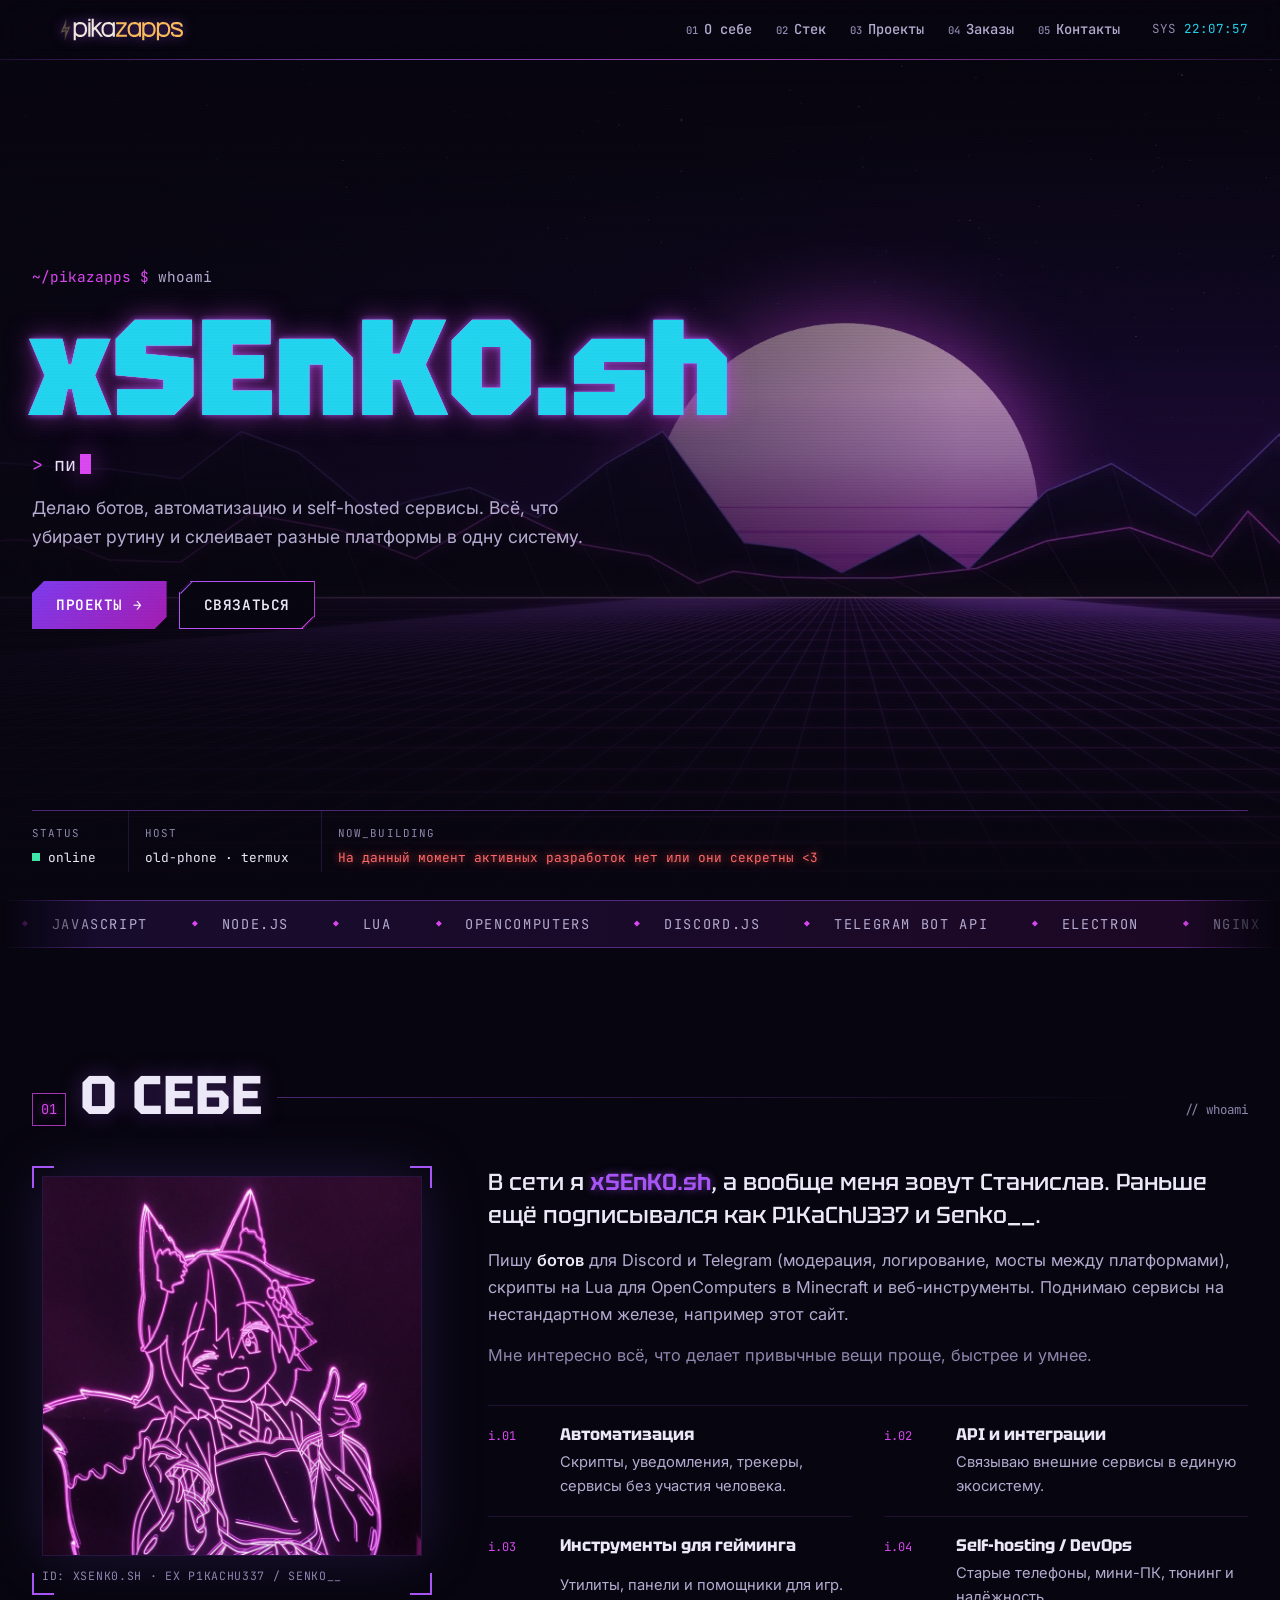
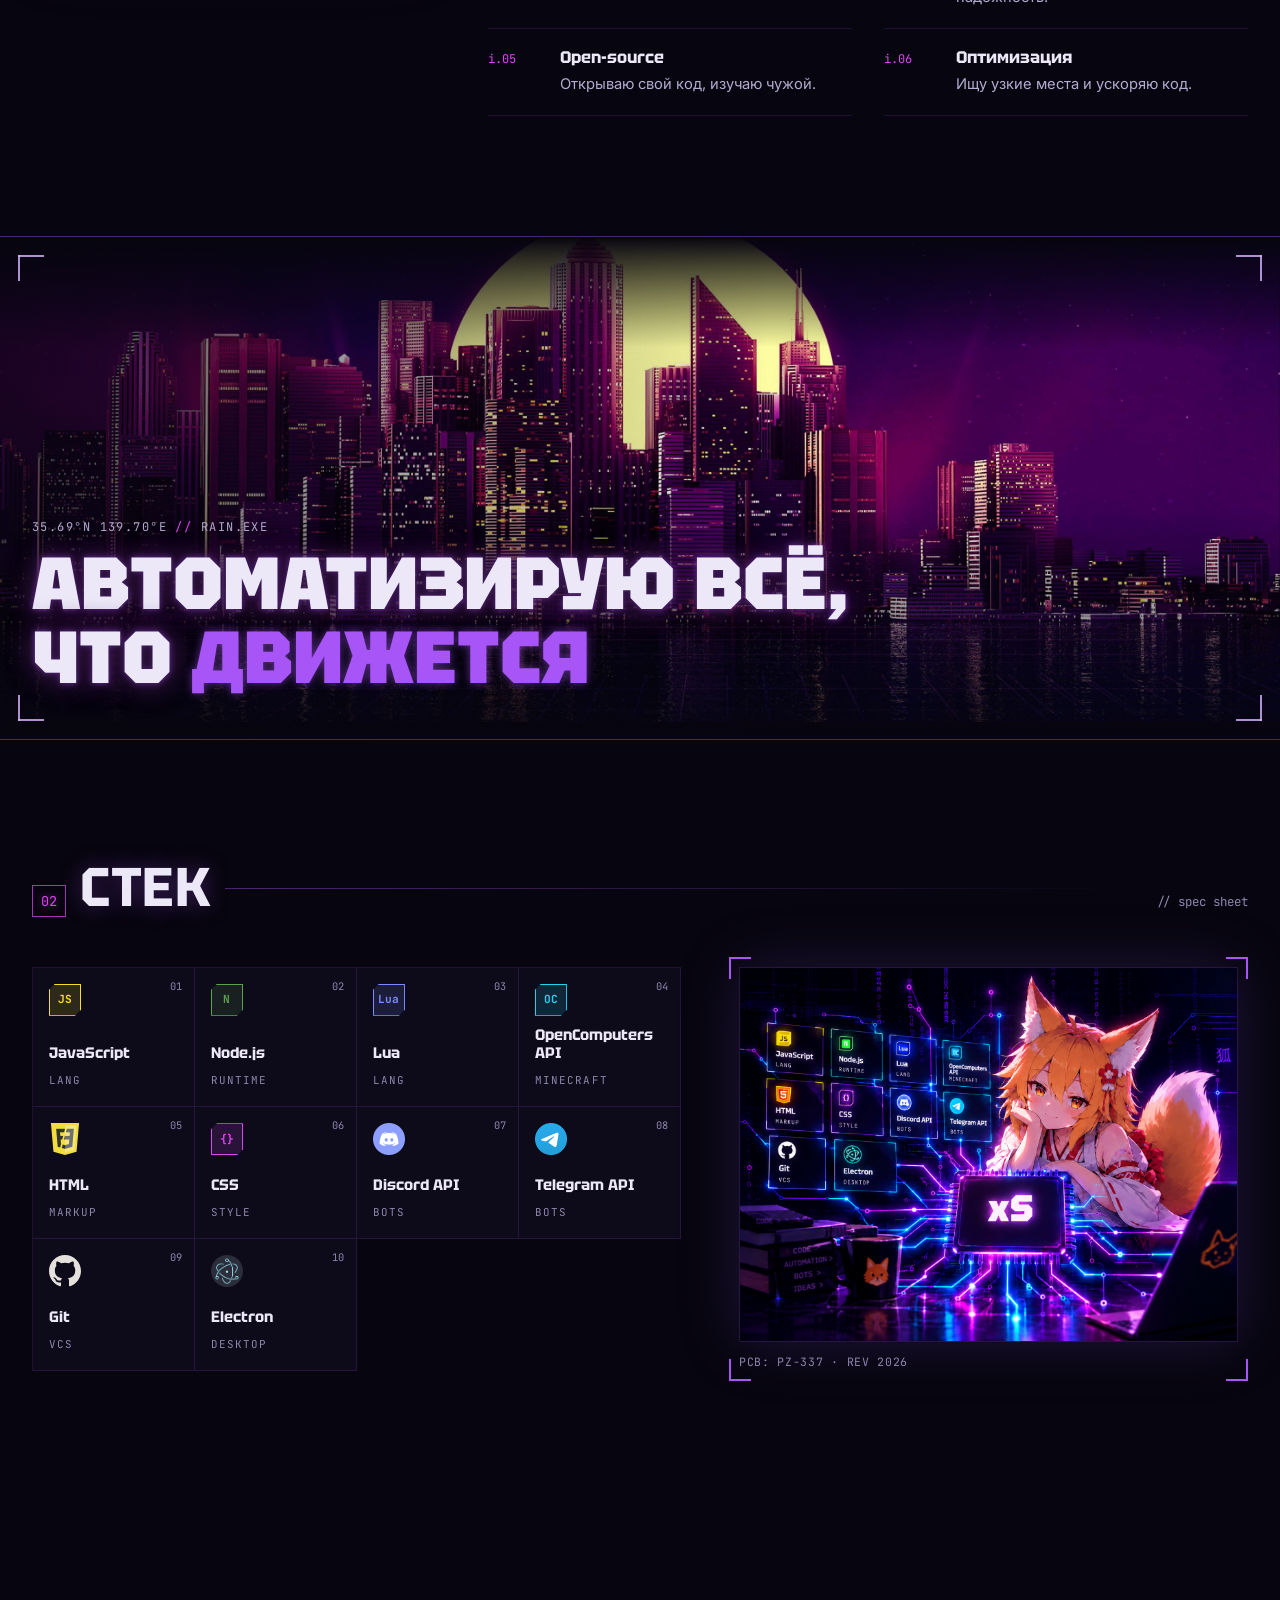
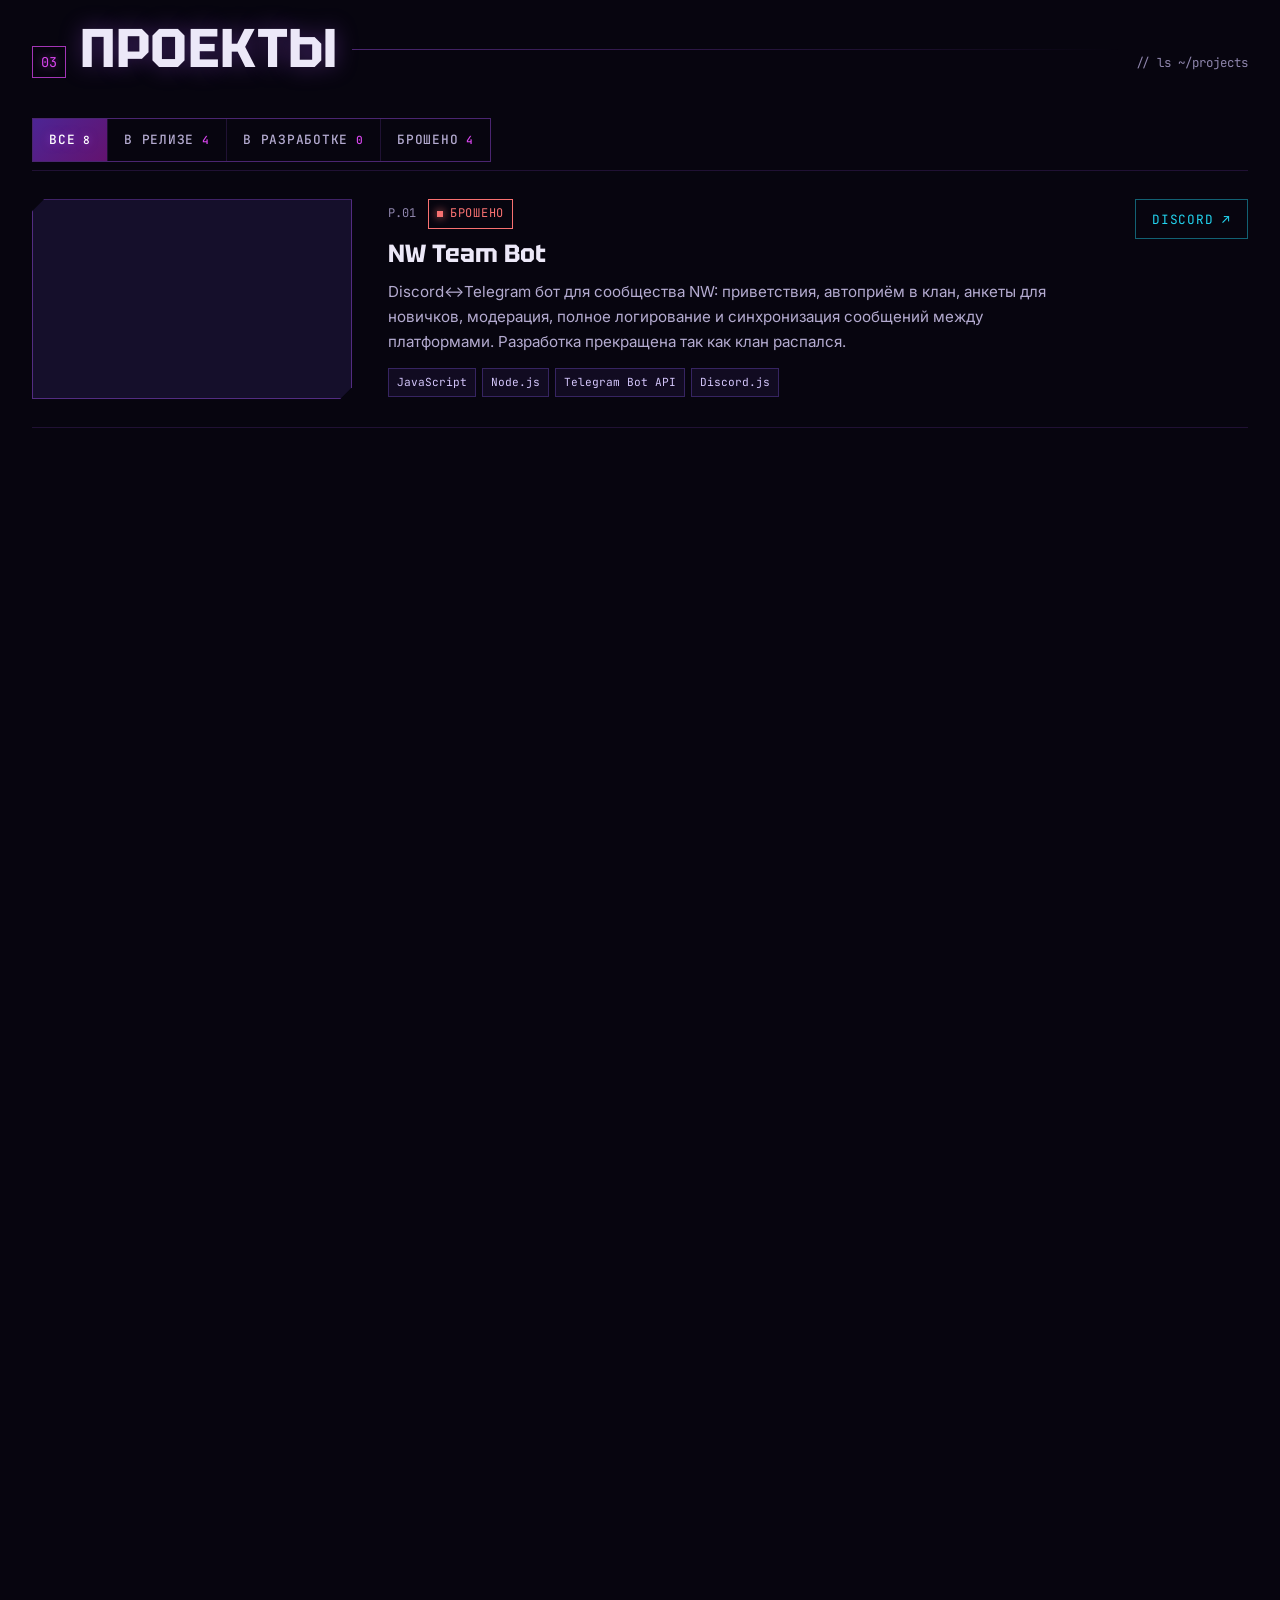
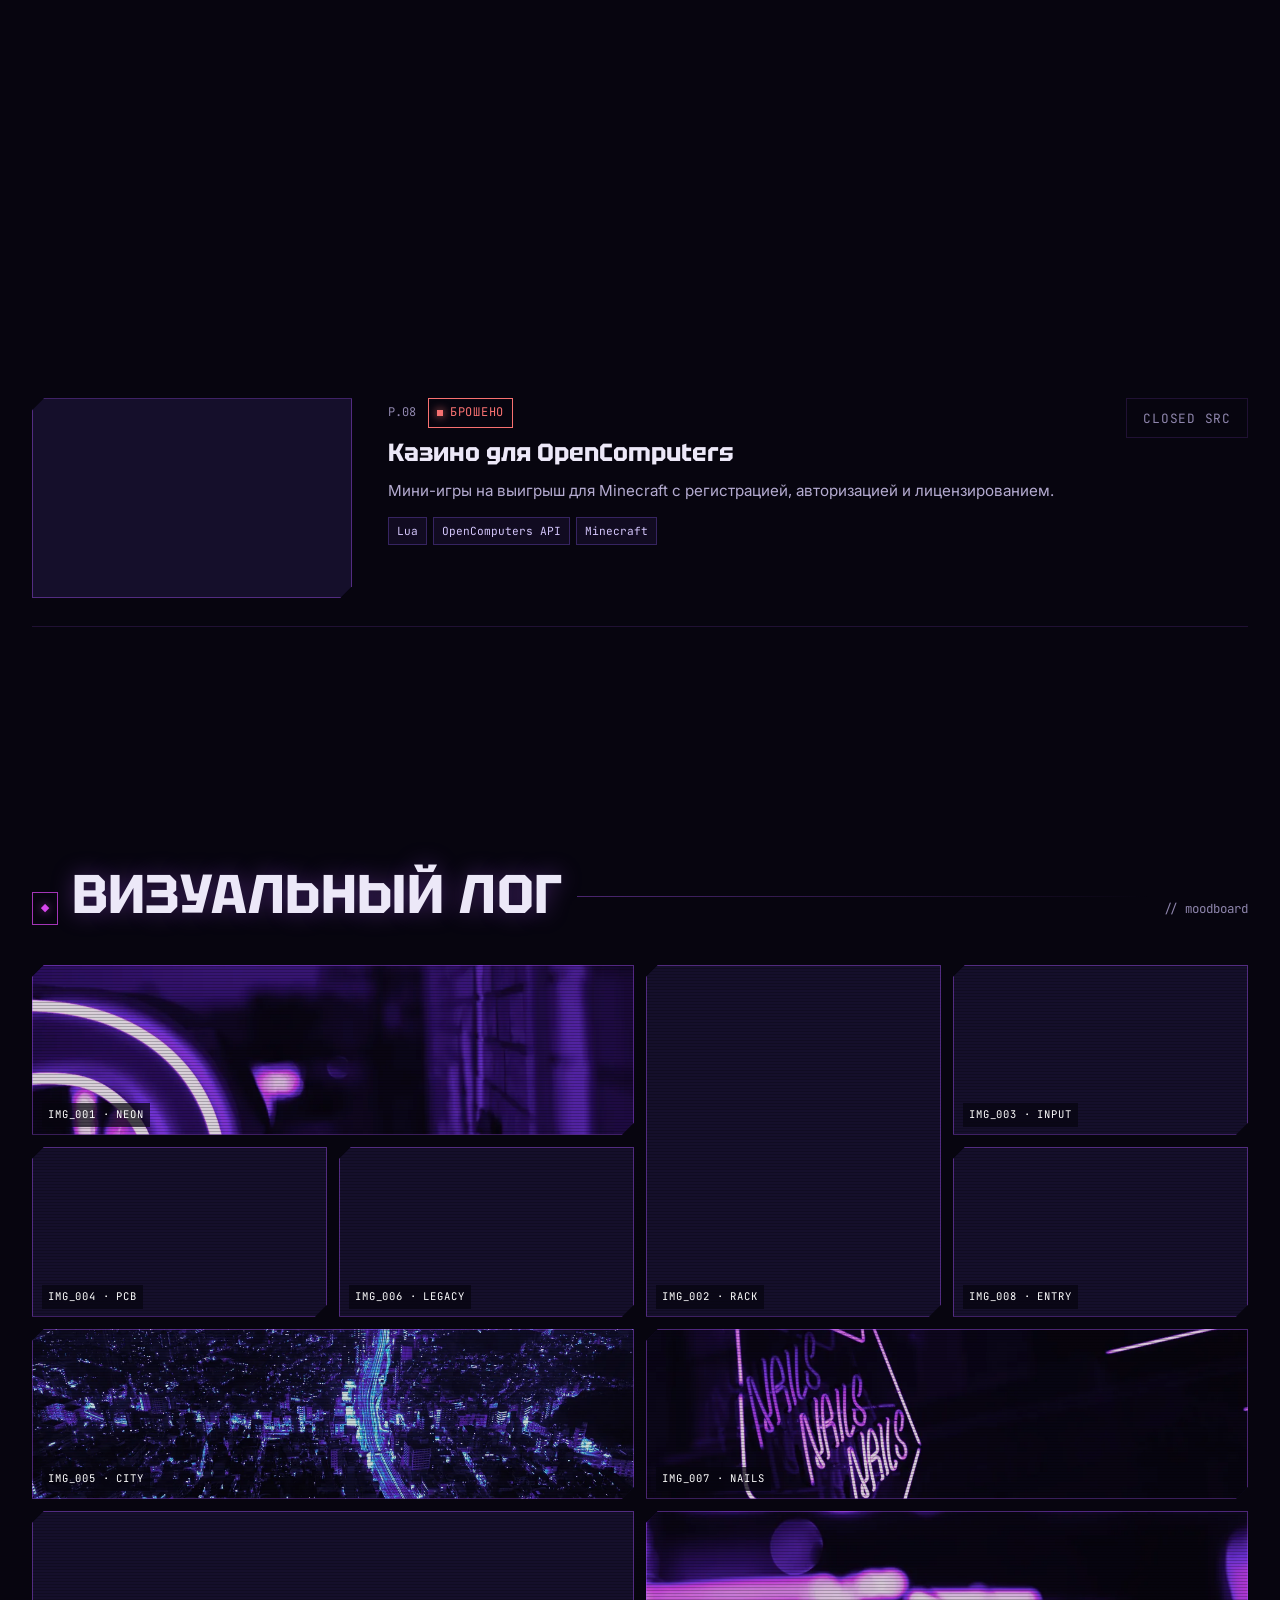
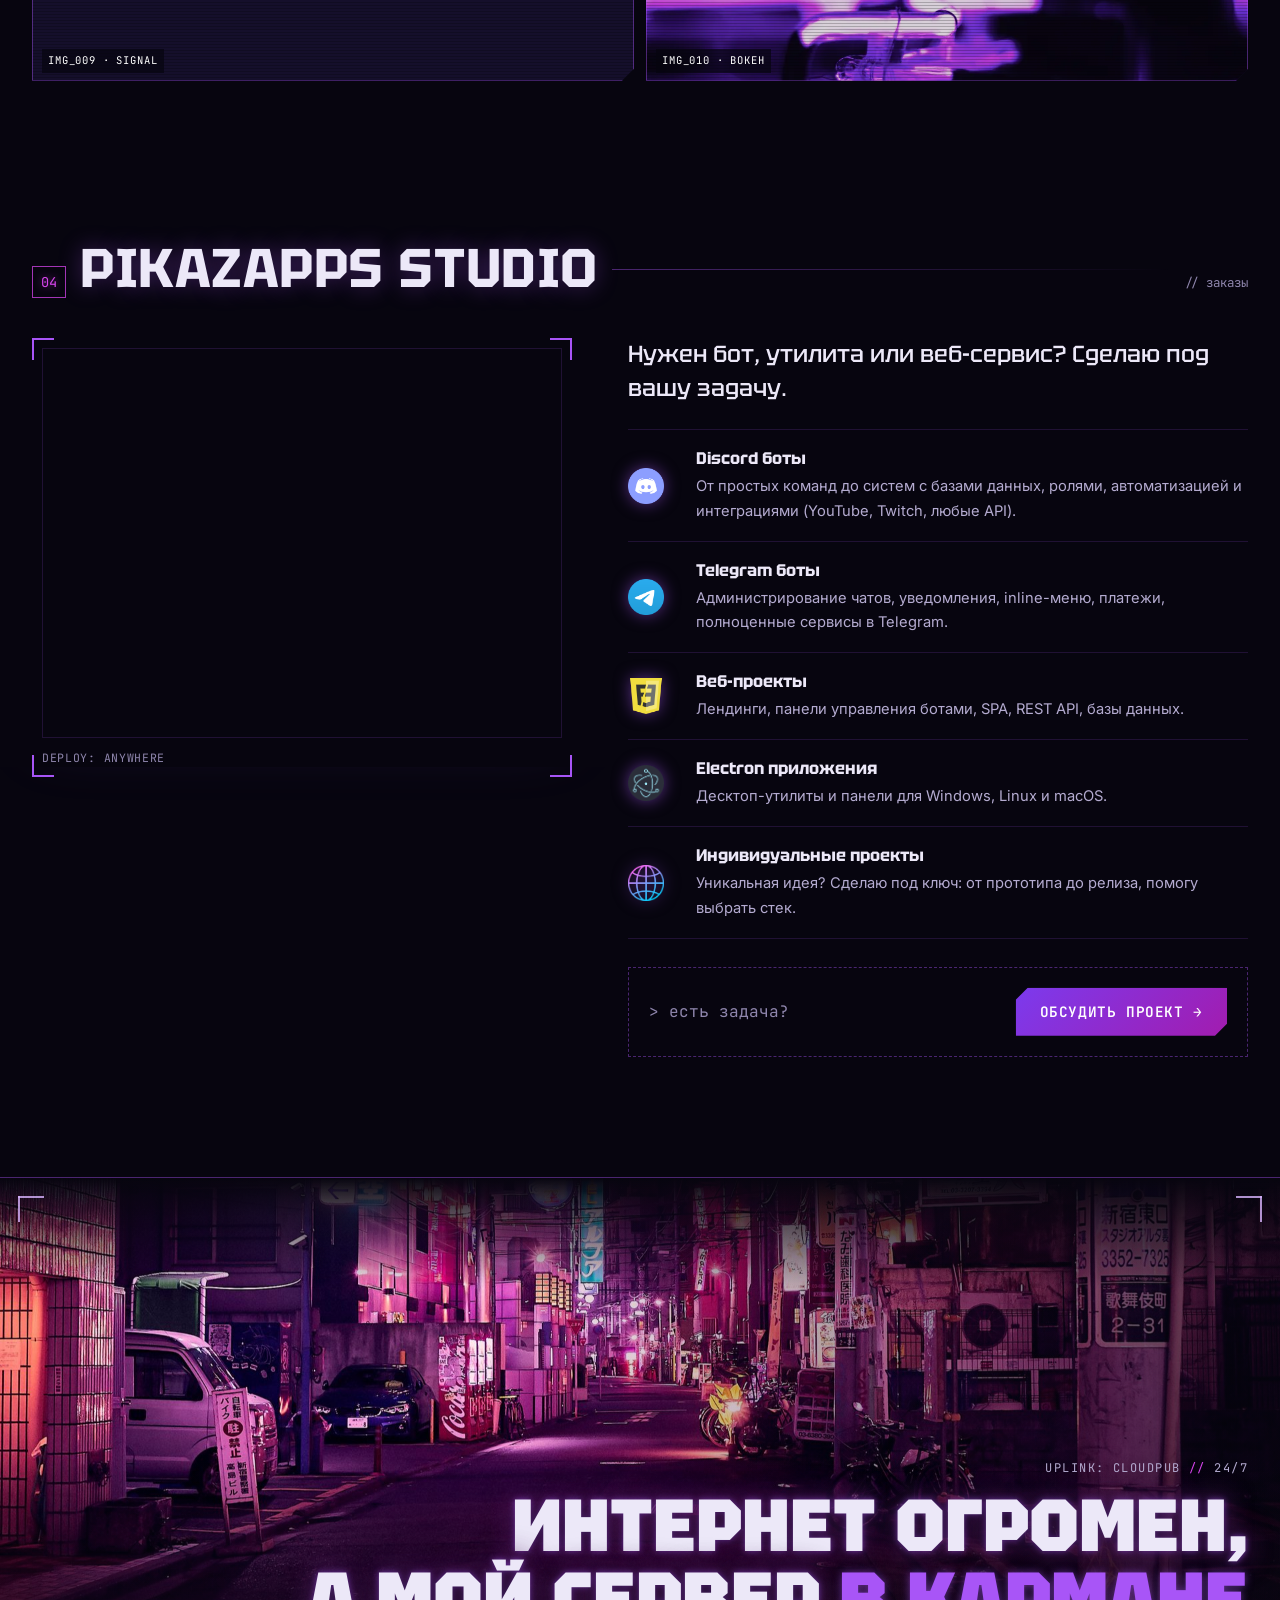
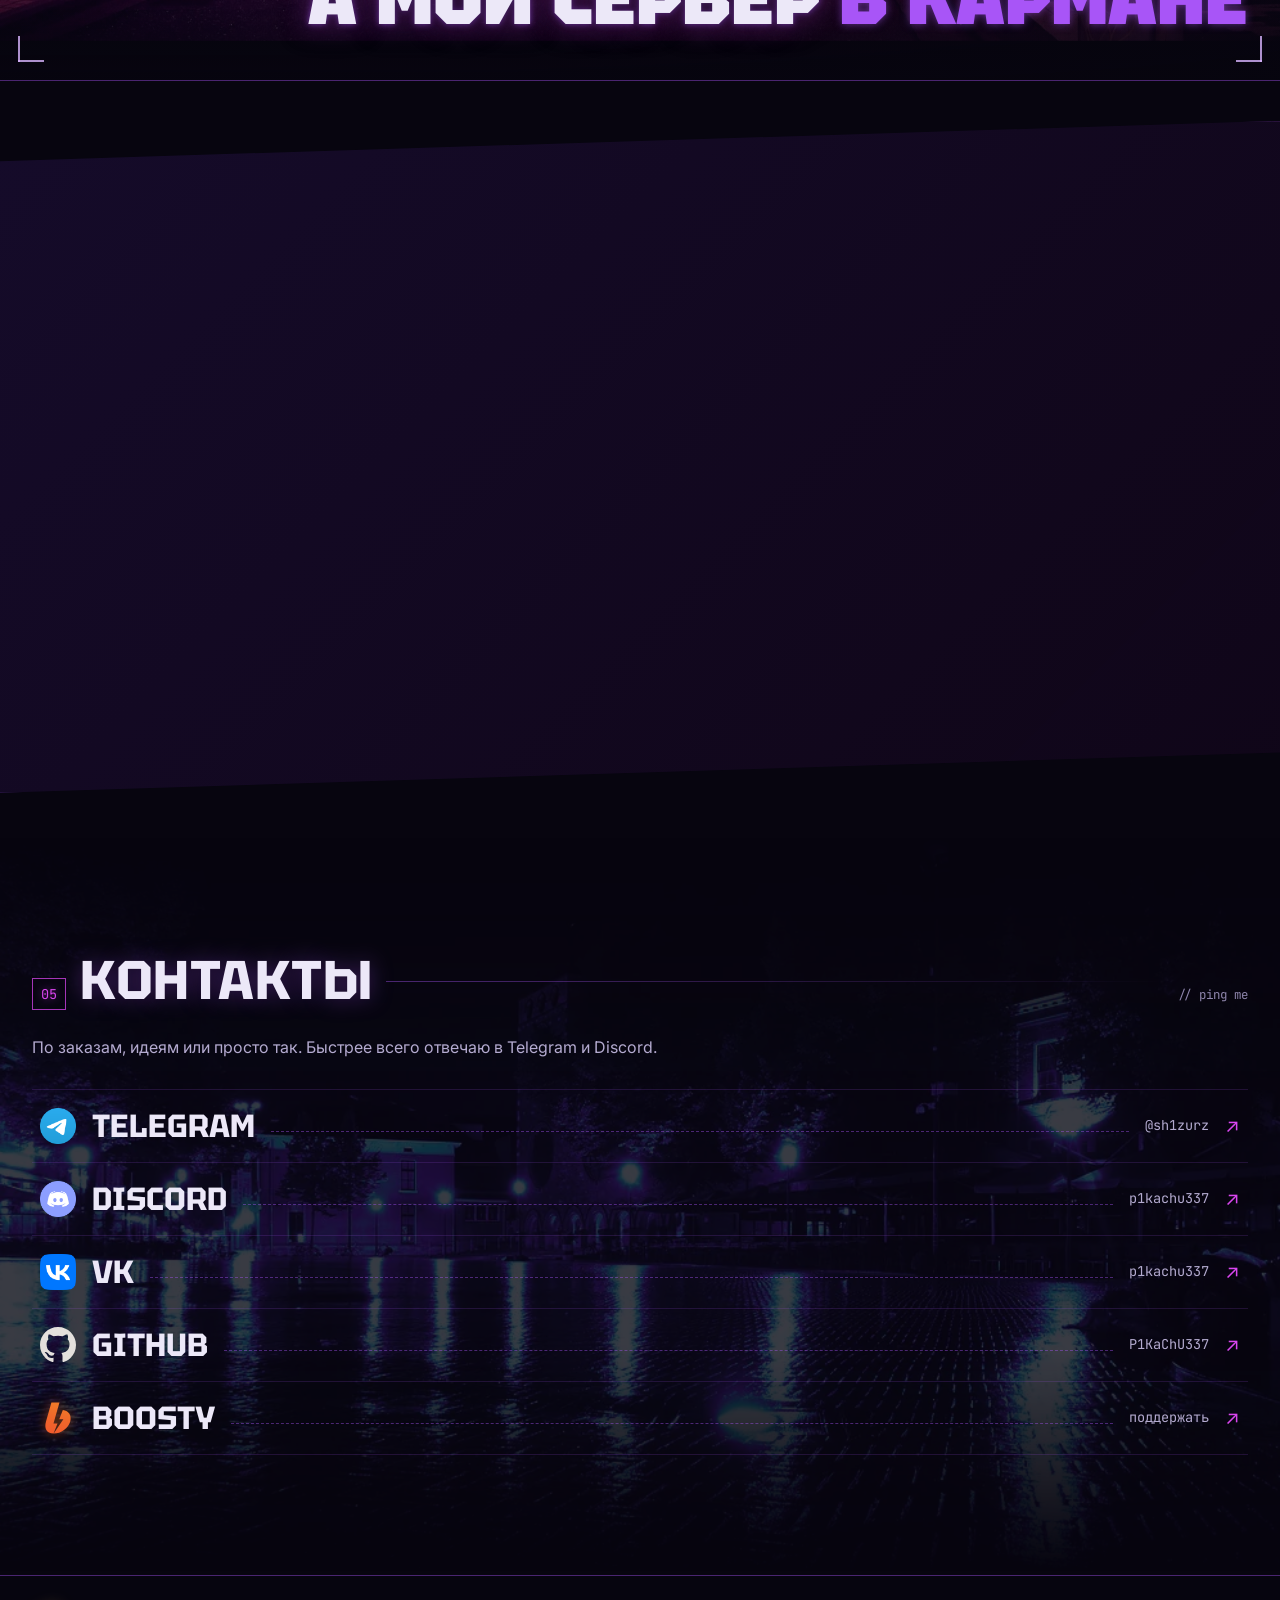
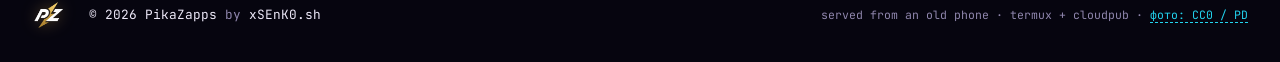
==== commit f2daeaa0: "Use Boosty logo in contacts and enlarge footer PZ icon - Contacts: replace the hand-drawn Boosty ico" ====
--- a/index.html
+++ b/index.html
@@ -512,12 +512,7 @@
           </li>
           <li class="reveal">
             <a class="contact contact--boosty" href="https://boosty.to/p1kachu337" target="_blank" rel="noopener" aria-label="Boosty: поддержать проект">
-              <!-- самописная мини-иконка Boosty -->
-              <svg class="contact__svg" viewBox="0 0 40 40" width="36" height="36" aria-hidden="true">
-                <path d="M4 1h32l3 3v32l-3 3H4l-3-3V4z" fill="none" stroke="currentColor" stroke-width="2"/>
-                <path d="M15 10h7a5 5 0 0 1 1.5 9.8A5.5 5.5 0 0 1 22 30h-7z" fill="none" stroke="currentColor" stroke-width="2.4" stroke-linejoin="round"/>
-                <path d="M15 20h7" stroke="currentColor" stroke-width="2.4"/>
-              </svg>
+              <img class="contact__logo--boosty" src="assets/boosty.svg" alt="" width="48" height="48" loading="lazy" />
               <span class="contact__name">Boosty</span><span class="contact__dots" aria-hidden="true"></span>
               <span class="contact__handle mono">поддержать</span><span class="contact__arrow" aria-hidden="true">↗</span>
             </a>
@@ -530,7 +525,7 @@
   <!-- ===== FOOTER ===== -->
   <footer class="footer">
     <div class="container footer__inner mono">
-      <img src="assets/pz_icon.png" alt="" width="40" height="30" loading="lazy" />
+      <img class="footer__logo" src="assets/pz_icon.png" alt="PikaZapps" width="69" height="52" loading="lazy" />
       <p>© <span id="year">2026</span> PikaZapps <span class="muted">by</span> xSEnK0.sh</p>
       <p class="muted footer__host">served from an old phone · termux + cloudpub · <a class="link" href="assets/img/photos/CREDITS.md">фото: CC0 / PD</a></p>
     </div>
--- a/style.css
+++ b/style.css
@@ -652,13 +652,21 @@
 .contact__handle { font-size: .85rem; color: var(--text-dim); white-space: nowrap; }
 .contact__arrow { font-size: 1.2rem; color: var(--magenta); transition: transform var(--t) var(--ease); }
 .contact:hover .contact__arrow { transform: translate(4px, -4px); }
-.contact--boosty .contact__svg { color: #f97316; filter: drop-shadow(0 0 6px rgba(249, 115, 22, .5)); }
+/* знак Boosty занимает ~65% своего холста: рамка 48px вместо 36px выравнивает его визуально
+   с круглыми логотипами, а margin -6px сохраняет занимаемое место 36px, чтобы названия стояли на одной линии */
+.contact .contact__logo--boosty { width: 48px; height: 48px; margin: -6px; filter: drop-shadow(0 0 6px rgba(249, 115, 22, .45)); }
 @media (max-width: 480px) { .contact__dots { display: none; } .contact__handle { margin-left: auto; font-size: .75rem; } }
 
 /* ---------- 15. Footer и «Наверх» ---------- */
 .footer { border-top: 1px solid var(--line-strong); background: rgba(7, 5, 15, .8); padding: 24px 0 32px; }
 .footer__inner { display: flex; flex-wrap: wrap; align-items: center; gap: 10px 18px; font-size: .8rem; }
-.footer__inner img { height: 30px; width: auto; object-fit: contain; }
+/* в pz_icon.png знак занимает ~40% картинки: делаем её крупнее, а пустые поля «съедаем» отрицательными отступами,
+   чтобы строка футера не росла по высоте */
+.footer__logo {
+  height: 52px; width: auto; object-fit: contain;
+  margin: -11px -12px -11px -18px;
+  filter: drop-shadow(0 0 8px rgba(245, 196, 81, .35));
+}
 .footer__host { margin-left: auto; font-size: .72rem; }
 @media (max-width: 640px) {
   .footer { padding-bottom: 84px; } /* место под кнопку «Наверх» */
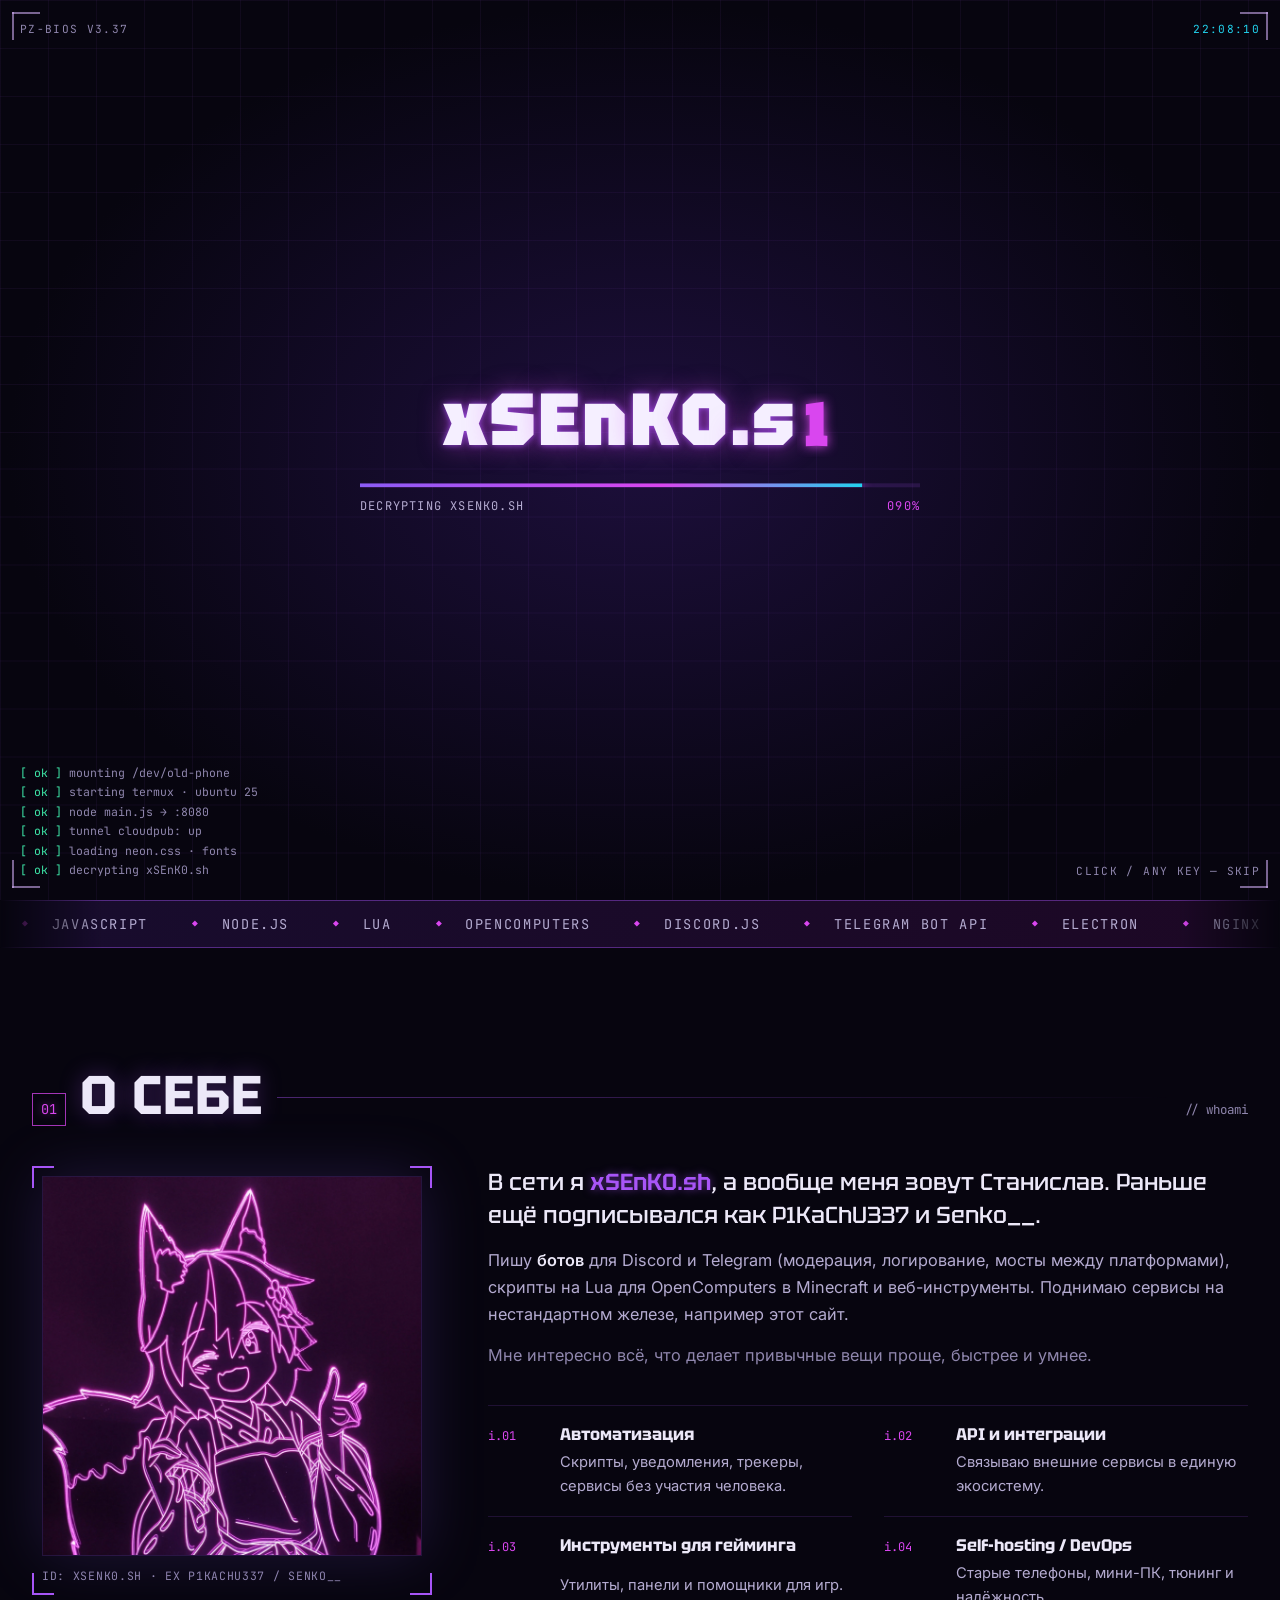
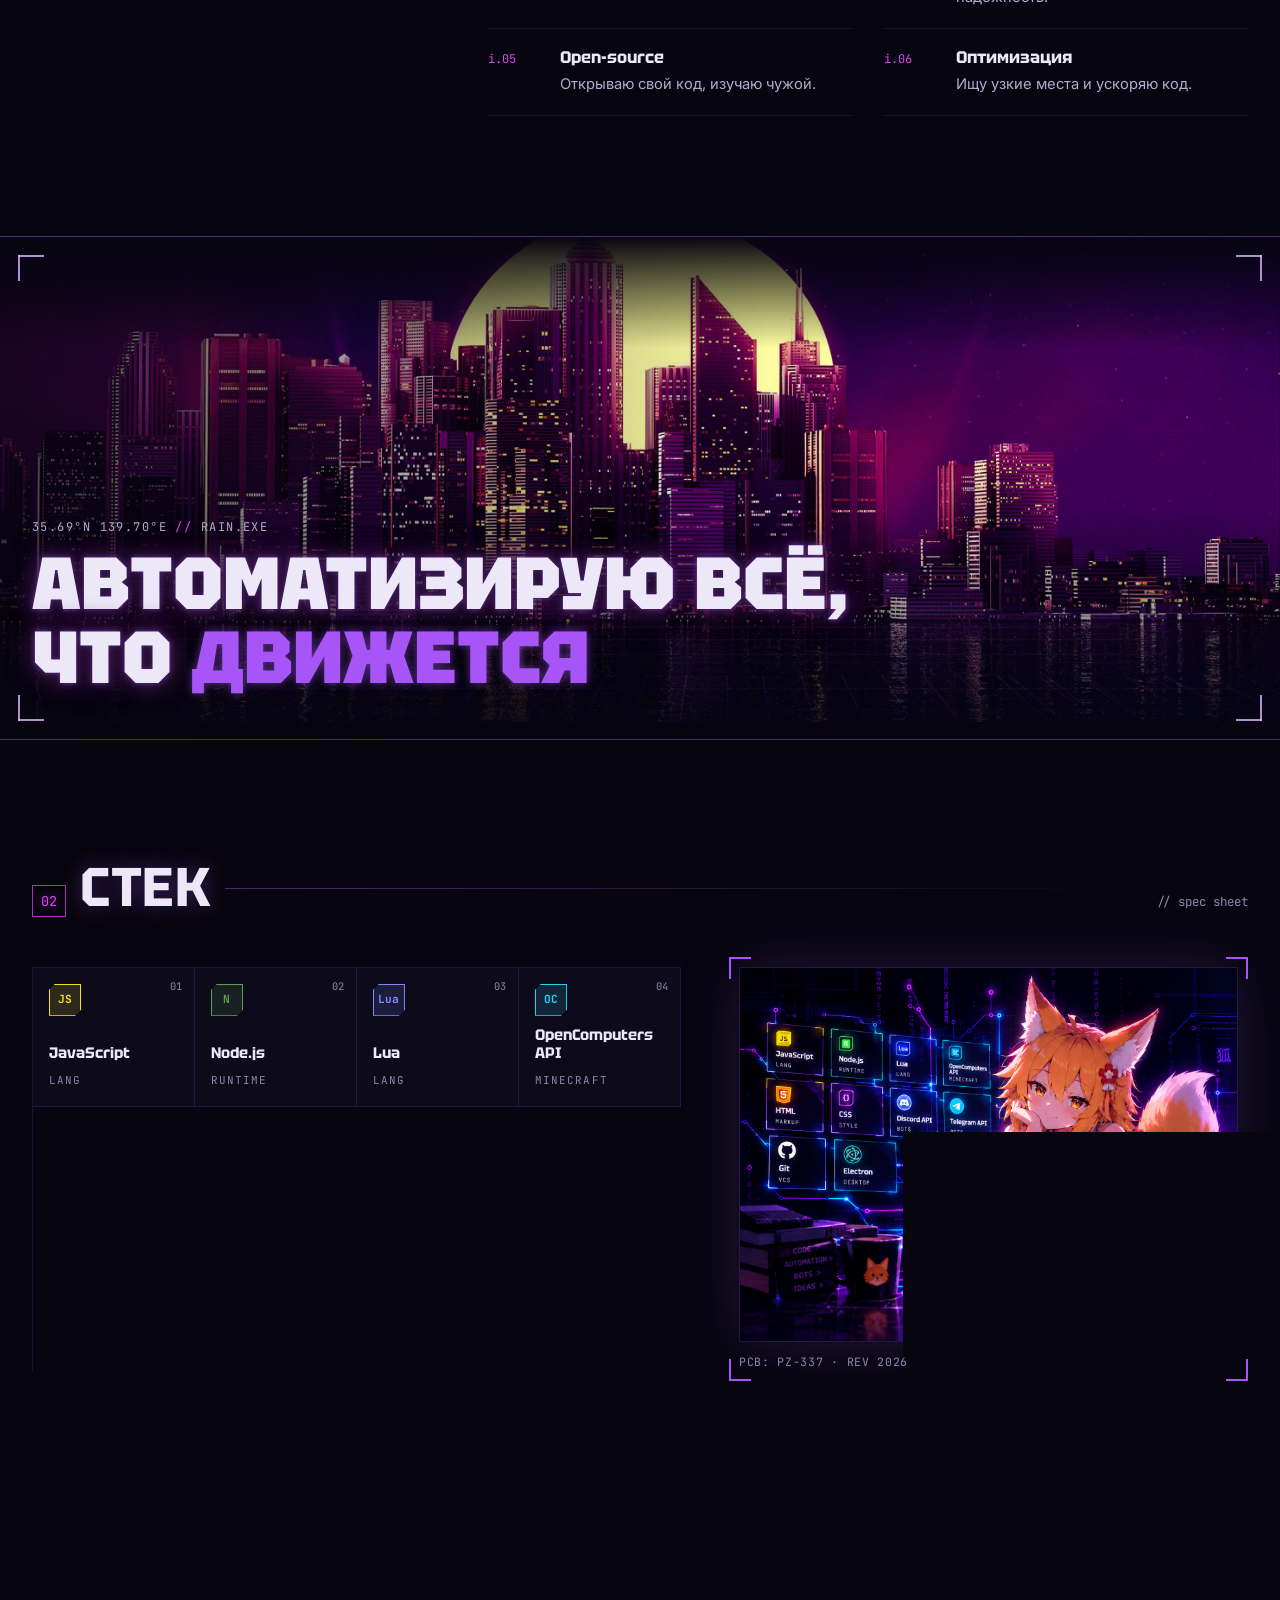
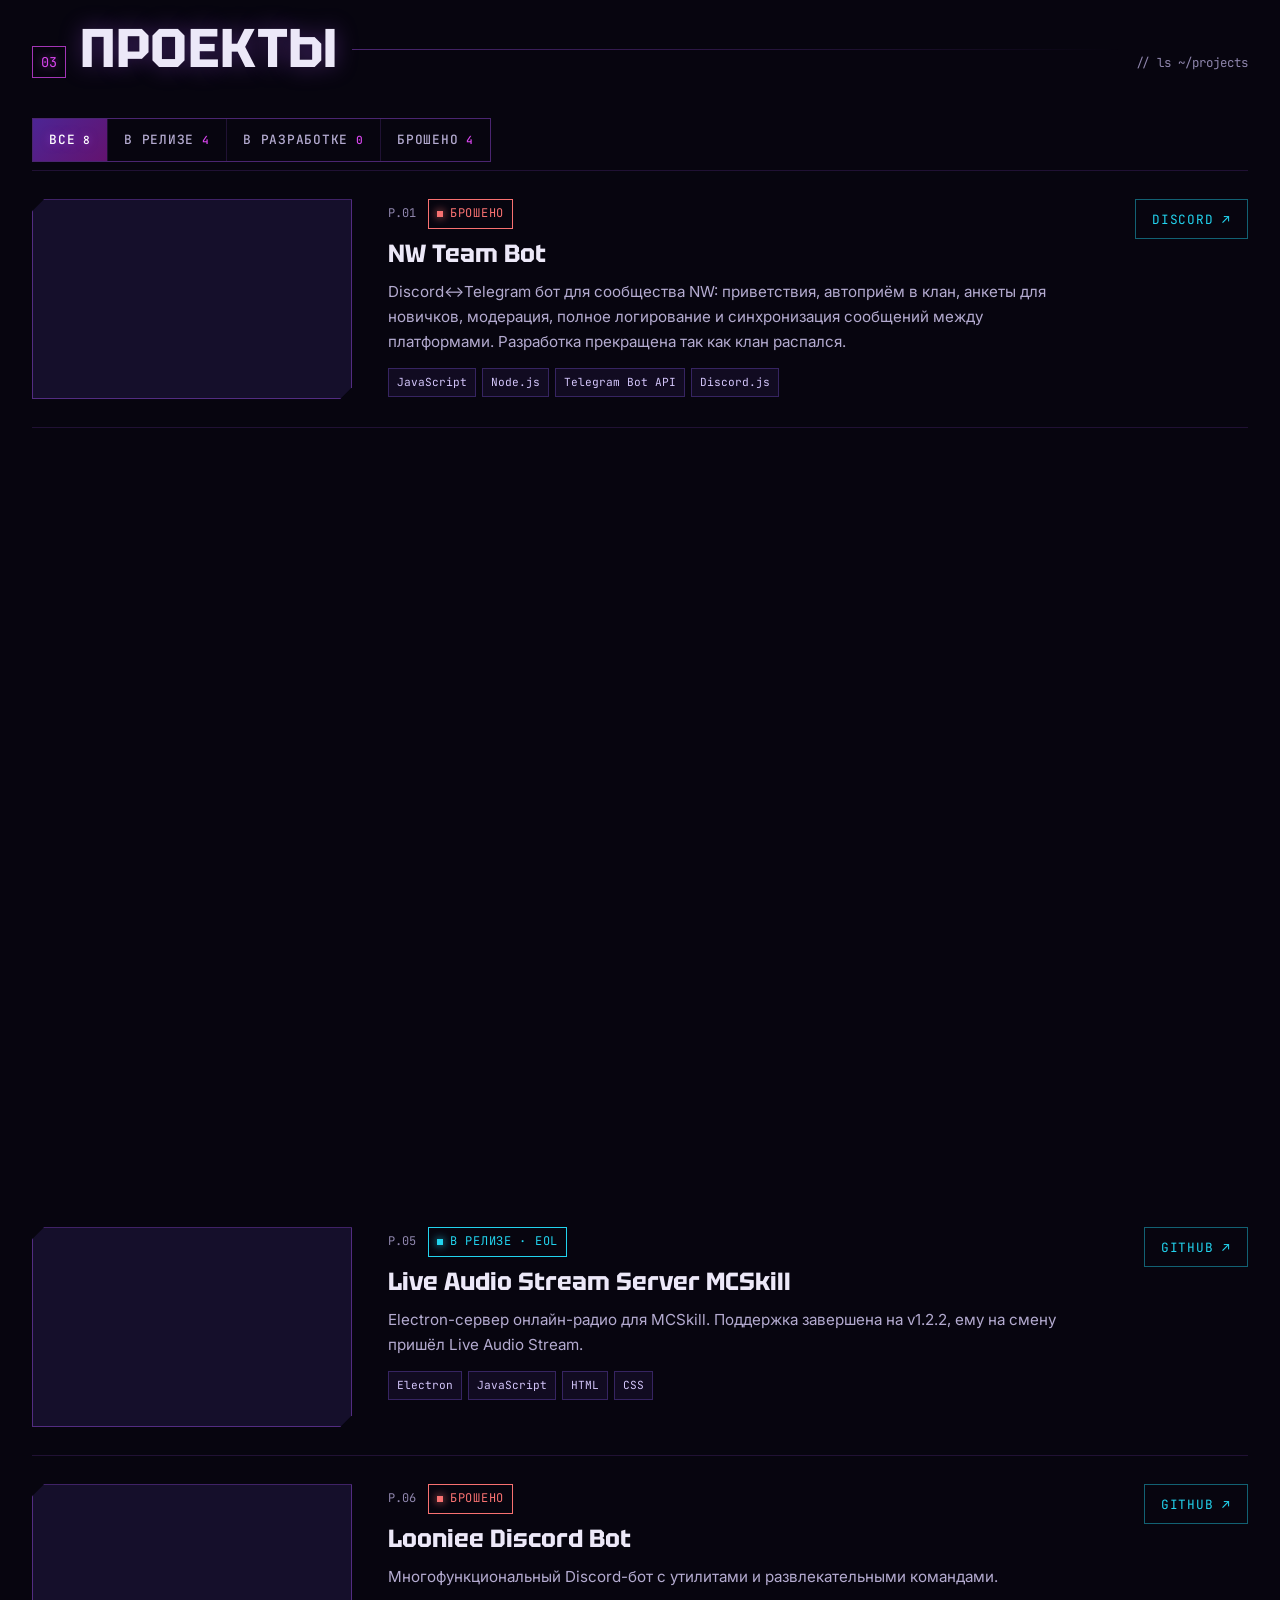
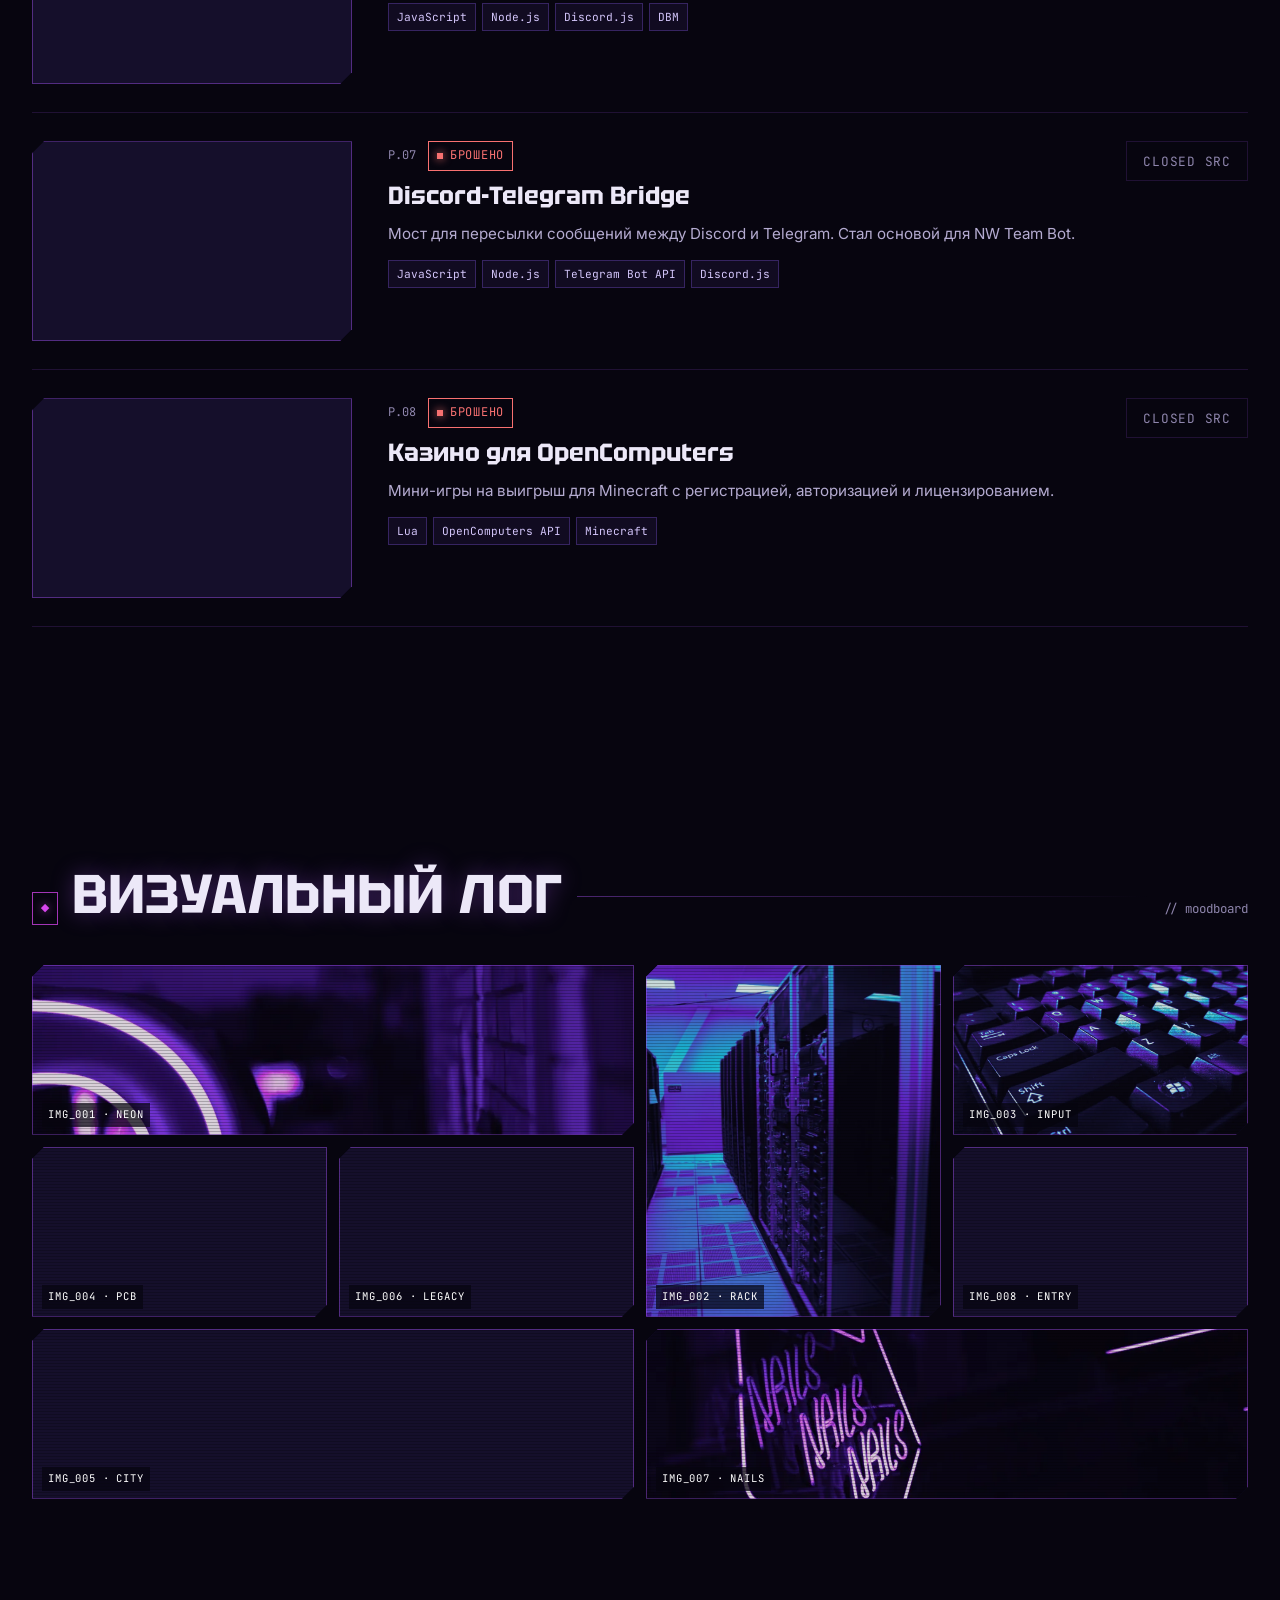
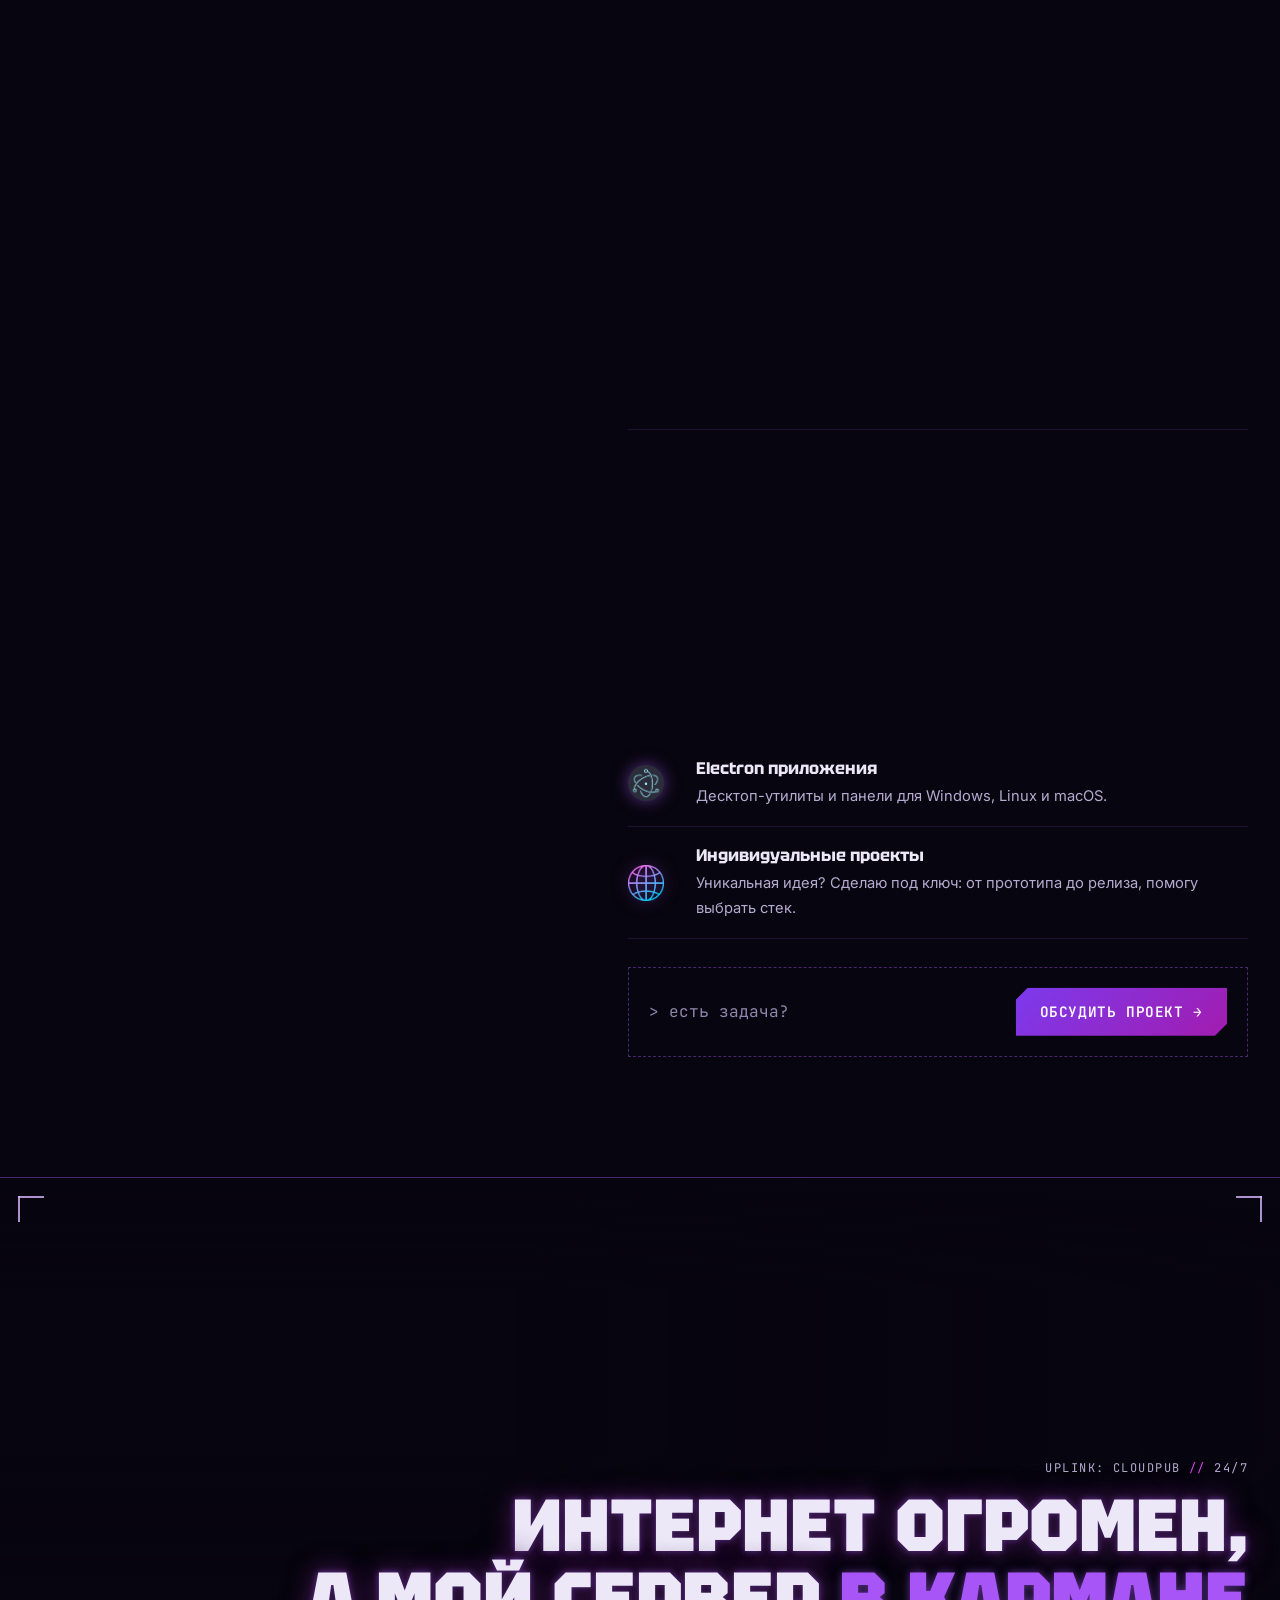
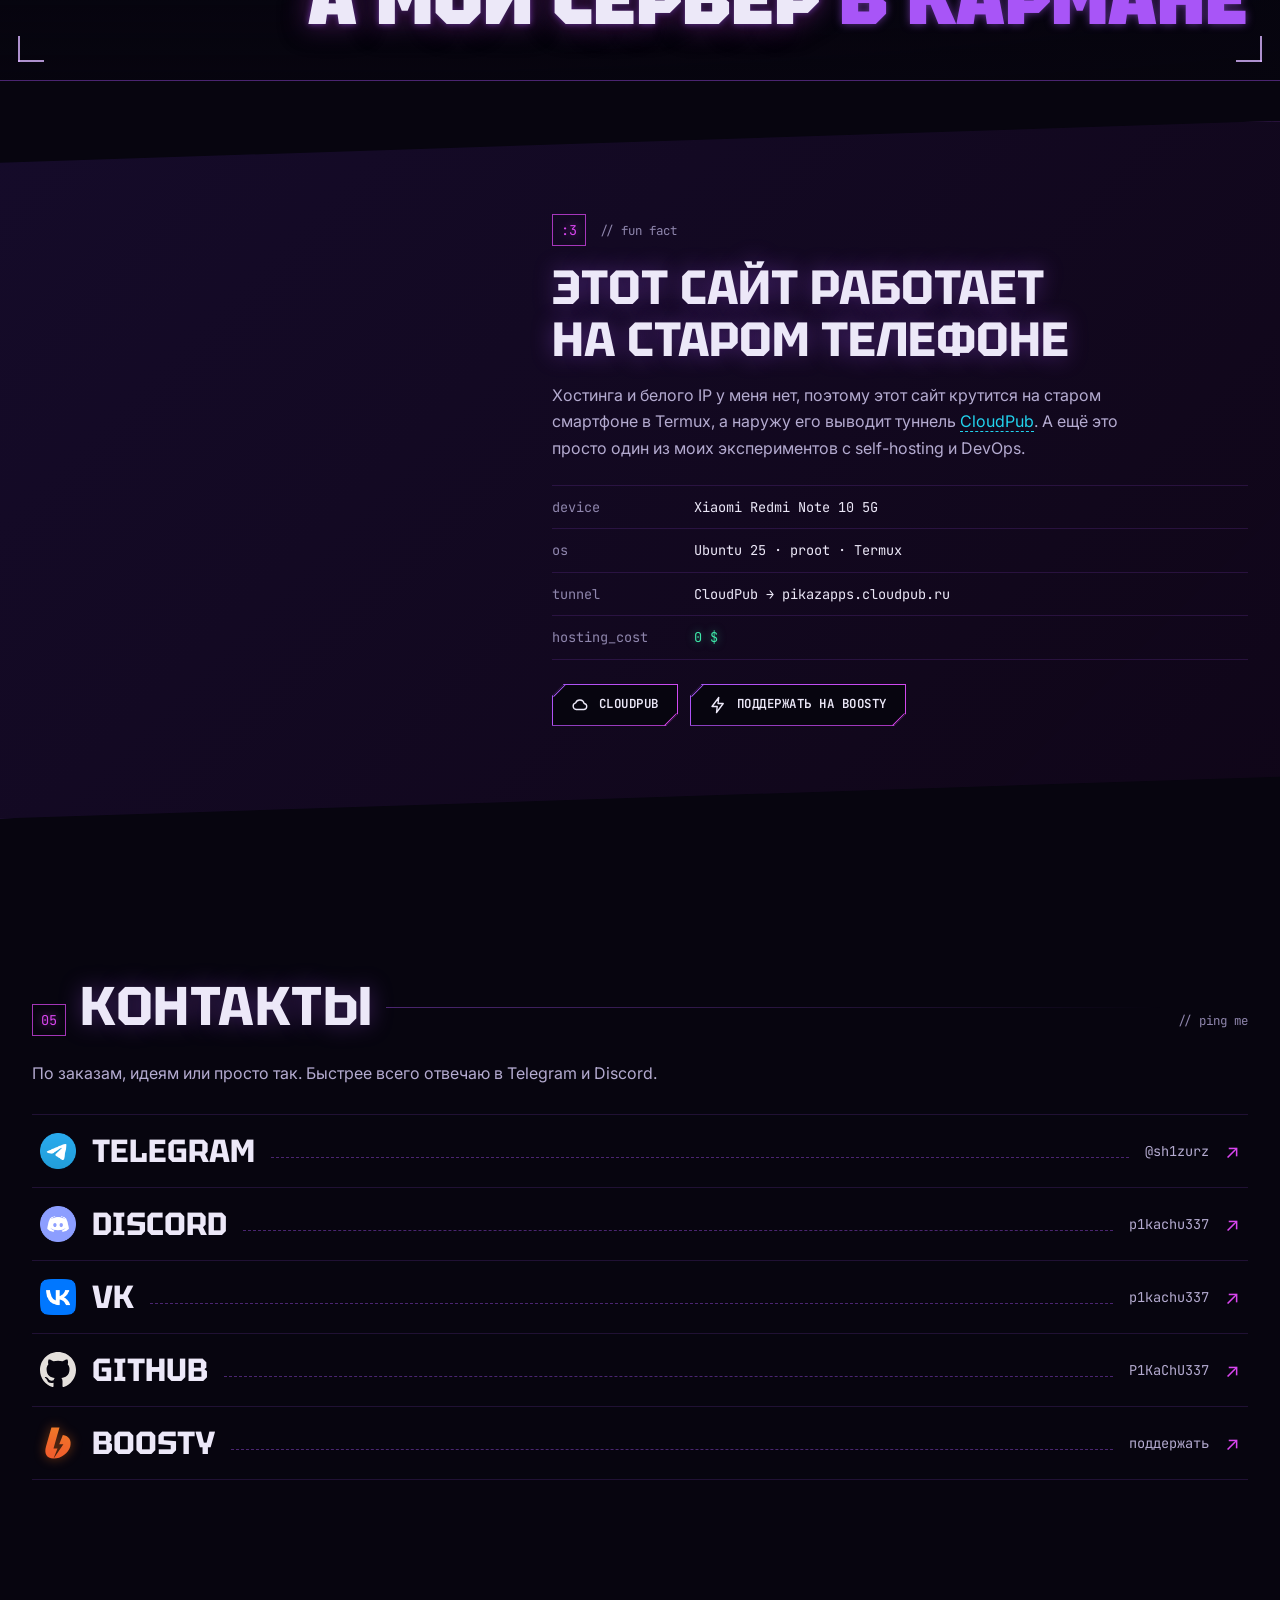
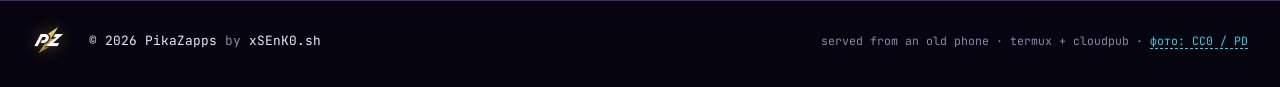
==== commit 4ccf48f7: "Add boot-sequence intro and staged hero entrance - Fullscreen 'system boot' overlay: nickname decryp" ====
--- a/index.html
+++ b/index.html
@@ -43,10 +43,40 @@
 
   <link rel="preload" as="image" href="assets/img/hero.webp" imagesrcset="assets/img/hero-960.webp 960w, assets/img/hero.webp 1920w" imagesizes="100vw" />
   <link rel="stylesheet" href="style.css" />
-  <script>document.documentElement.classList.add('js');</script>
+  <script>
+    /* JS включён + решаем, показывать ли заставку загрузки (подробности в main.js) */
+    (function () {
+      var d = document.documentElement;
+      d.classList.add('js');
+      if (window.matchMedia && matchMedia('(prefers-reduced-motion: reduce)').matches) return;
+      var seen = false;
+      try { seen = sessionStorage.getItem('pz-boot') === '1'; } catch (e) {}
+      d.classList.add('boot-pending', seen ? 'boot-fast' : 'boot-full');
+      // страховка: если main.js не отработал, через 8 с всё равно показываем страницу
+      setTimeout(function () { d.classList.remove('boot-pending'); d.classList.add('is-booted'); }, 8000);
+    })();
+  </script>
 </head>
 <body>
   <a class="skip-link" href="#main">Перейти к содержимому</a>
+
+  <!-- ===== Заставка «загрузка системы» (управляется из main.js) ===== -->
+  <div class="boot" id="boot" aria-hidden="true">
+    <div class="boot__half boot__half--top"></div>
+    <div class="boot__half boot__half--bottom"></div>
+    <div class="boot__seam"></div>
+    <div class="boot__ui">
+      <span class="boot__corner boot__corner--tl mono">PZ-BIOS v3.37</span>
+      <span class="boot__corner boot__corner--tr mono" id="boot-clock">--:--:--</span>
+      <div class="boot__center">
+        <p class="boot__title" id="boot-title">xSEnK0.sh</p>
+        <div class="boot__bar"><i id="boot-fill"></i></div>
+        <div class="boot__meta mono"><span id="boot-status">initializing</span><span id="boot-pct">000%</span></div>
+      </div>
+      <pre class="boot__log mono" id="boot-log"></pre>
+      <span class="boot__corner boot__corner--br mono">click / any key — skip</span>
+    </div>
+  </div>
 
   <!-- ===== Фоновые слои: matrix-дождь, свечение, сетка; поверх — scanlines/noise ===== -->
   <div class="bg" aria-hidden="true">
@@ -90,18 +120,18 @@
            alt="" width="1920" height="1080" fetchpriority="high" decoding="async" />
 
       <div class="container hero__inner">
-        <p class="hero__cmd mono"><span class="prompt">~/pikazapps $</span> whoami</p>
-        <h1 class="hero__nick" id="hero-title">
+        <p class="hero__cmd mono" data-boot style="--i:0"><span class="prompt">~/pikazapps $</span> whoami</p>
+        <h1 class="hero__nick" id="hero-title" data-boot="wipe" style="--i:1">
           <span class="glitch" data-text="xSEnK0.sh">xSEnK0<span class="hero__ext">.sh</span></span>
         </h1>
-        <p class="hero__role mono" aria-live="off">
+        <p class="hero__role mono" aria-live="off" data-boot style="--i:3">
           <span class="accent">&gt;</span> <span id="role">пишу ботов для Discord и Telegram</span><span class="cursor" aria-hidden="true"></span>
         </p>
-        <p class="hero__lead">
+        <p class="hero__lead" data-boot style="--i:4">
           Делаю ботов, автоматизацию и self-hosted сервисы. Всё, что убирает рутину
           и склеивает разные платформы в одну систему.
         </p>
-        <div class="hero__cta">
+        <div class="hero__cta" data-boot style="--i:5">
           <a class="btn btn--primary" href="#projects">Проекты <span aria-hidden="true">→</span></a>
           <a class="btn btn--ghost" href="#contacts">Связаться</a>
         </div>
@@ -109,7 +139,7 @@
 
       <!-- HUD-полоса с «показаниями» -->
       <div class="container">
-        <dl class="readout mono">
+        <dl class="readout mono" data-boot style="--i:6">
           <div class="readout__cell">
             <dt>status</dt>
             <dd><span class="pulse" aria-hidden="true"></span> online</dd>
--- a/style.css
+++ b/style.css
@@ -691,6 +691,119 @@
 .js .reveal.is-visible { opacity: 1; transform: none; }
 .js .row.reveal.is-visible { transition: opacity .7s var(--ease), transform .7s var(--ease), background var(--t), padding var(--t) var(--ease); }
 
+/* ---------- 16b. Заставка «загрузка системы» ---------- */
+.boot { display: none; }
+.boot-pending .boot, .boot.is-leaving {
+  display: block;
+  position: fixed; inset: 0; z-index: 200;
+  cursor: pointer;
+  font-family: var(--font-mono);
+}
+.boot__half {
+  position: absolute; left: 0; right: 0; height: 50.5%;
+  background:
+    linear-gradient(rgba(168, 85, 247, .06) 1px, transparent 1px) 0 0 / var(--grid-size) var(--grid-size),
+    linear-gradient(90deg, rgba(168, 85, 247, .06) 1px, transparent 1px) 0 0 / var(--grid-size) var(--grid-size),
+    radial-gradient(ellipse at 50% 100%, #1d0f3c, var(--bg-0) 70%);
+  background-color: var(--bg-0);
+  transition: transform .9s cubic-bezier(.7, 0, .2, 1);
+}
+.boot__half--top { top: 0; }
+.boot__half--bottom { bottom: 0; background:
+    linear-gradient(rgba(168, 85, 247, .06) 1px, transparent 1px) 0 100% / var(--grid-size) var(--grid-size),
+    linear-gradient(90deg, rgba(168, 85, 247, .06) 1px, transparent 1px) 0 100% / var(--grid-size) var(--grid-size),
+    radial-gradient(ellipse at 50% 0%, #1d0f3c, var(--bg-0) 70%);
+  background-color: var(--bg-0);
+}
+/* неоновый «шов» посередине: вспыхивает перед раскрытием */
+.boot__seam {
+  position: absolute; left: 0; right: 0; top: 50%; height: 2px; margin-top: -1px;
+  background: linear-gradient(90deg, transparent, var(--neon) 20%, #fff 50%, var(--magenta) 80%, transparent);
+  box-shadow: 0 0 18px var(--magenta), 0 0 60px var(--neon);
+  transform: scaleX(0); opacity: 0;
+}
+.boot__ui { position: absolute; inset: 0; transition: opacity .3s, transform .3s; }
+.boot__corner { position: absolute; font-size: .7rem; letter-spacing: .12em; text-transform: uppercase; color: var(--text-mute); }
+.boot__corner--tl { top: 20px; left: 20px; }
+.boot__corner--tr { top: 20px; right: 20px; color: var(--cyan); }
+.boot__corner--br { bottom: 20px; right: 20px; }
+.boot__center {
+  position: absolute; left: 50%; top: 50%; transform: translate(-50%, -50%);
+  width: min(560px, calc(100% - 48px));
+  text-align: center;
+}
+.boot__title {
+  font: 900 clamp(2.2rem, 11vw, 4.6rem)/1 var(--font-display);
+  letter-spacing: .02em; white-space: nowrap;
+  color: #f5efff; text-shadow: var(--text-glow);
+  margin-bottom: 26px;
+}
+/* ещё не «расшифрованные» символы: фиксированная ширина, чтобы заголовок не «дышал» */
+.boot__title .s {
+  display: inline-block; width: .66em; overflow: hidden; vertical-align: bottom;
+  font-size: .86em; text-align: center;
+  color: var(--magenta); text-shadow: 0 0 12px var(--magenta);
+}
+.boot__bar { position: relative; height: 4px; background: rgba(168, 85, 247, .15); overflow: hidden; }
+.boot__bar i {
+  position: absolute; inset: 0; transform-origin: left; transform: scaleX(0);
+  background: var(--grad); box-shadow: 0 0 12px var(--magenta);
+}
+.boot__meta { display: flex; justify-content: space-between; margin-top: 10px; font-size: .75rem; letter-spacing: .1em; text-transform: uppercase; color: var(--text-dim); }
+.boot__meta #boot-pct { color: var(--magenta); }
+.boot__log {
+  position: absolute; left: 20px; bottom: 20px; margin: 0;
+  font-size: .72rem; line-height: 1.7; color: var(--text-mute);
+  max-width: calc(100% - 40px); white-space: pre-wrap;
+}
+.boot__log .ok { color: var(--ok); }
+/* HUD-уголки по краям экрана */
+.boot__ui::before {
+  content: ''; position: absolute; inset: 12px; pointer-events: none;
+  --fc: rgba(216, 180, 254, .55);
+  background:
+    linear-gradient(var(--fc), var(--fc)) top left / 28px 2px, linear-gradient(var(--fc), var(--fc)) top left / 2px 28px,
+    linear-gradient(var(--fc), var(--fc)) top right / 28px 2px, linear-gradient(var(--fc), var(--fc)) top right / 2px 28px,
+    linear-gradient(var(--fc), var(--fc)) bottom left / 28px 2px, linear-gradient(var(--fc), var(--fc)) bottom left / 2px 28px,
+    linear-gradient(var(--fc), var(--fc)) bottom right / 28px 2px, linear-gradient(var(--fc), var(--fc)) bottom right / 2px 28px;
+  background-repeat: no-repeat;
+}
+@media (max-width: 560px) { .boot__corner--br { display: none; } .boot__log { font-size: .66rem; } }
+
+/* фаза выхода: UI гаснет, шов вспыхивает, половины разъезжаются */
+.boot.is-leaving .boot__ui { opacity: 0; transform: scale(.98); }
+.boot.is-leaving .boot__seam { animation: boot-seam .9s ease-out forwards; }
+.boot.is-leaving .boot__half--top { transform: translateY(-101%); transition-delay: .25s; }
+.boot.is-leaving .boot__half--bottom { transform: translateY(101%); transition-delay: .25s; }
+@keyframes boot-seam {
+  0% { transform: scaleX(0); opacity: 1; }
+  30% { transform: scaleX(1); opacity: 1; }
+  100% { transform: scaleX(1); opacity: 0; }
+}
+/* быстрый режим при повторном заходе: без лога, всё короче */
+.boot-fast .boot__log, .boot-fast .boot__corner--br { display: none; }
+
+/* ---------- 16c. Появление страницы после заставки ---------- */
+.boot-pending { overflow: hidden; }
+.boot-pending .header { transform: translateY(-100%); }
+.boot-pending .hero__bg { opacity: 0; transform: scale(1.12); }
+.boot-pending [data-boot] { opacity: 0; transform: translateY(26px); }
+.boot-pending [data-boot="wipe"] { opacity: 1; transform: none; clip-path: inset(-20% 100% -20% 0); }
+
+/* --boot-delay: ждём, пока половины заставки начнут разъезжаться */
+:root { --boot-delay: .4s; }
+.is-booted .header { transition: transform .8s var(--ease) calc(var(--boot-delay) + .5s); }
+.is-booted .hero__bg { transition: opacity 1.4s ease var(--boot-delay), transform 2.6s cubic-bezier(.2, .7, .1, 1) var(--boot-delay); }
+.is-booted [data-boot] {
+  transition: opacity .8s var(--ease), transform .8s var(--ease);
+  transition-delay: calc(var(--boot-delay) + .1s + var(--i, 0) * .12s);
+}
+.is-booted [data-boot="wipe"] {
+  clip-path: inset(-20% -5% -20% 0);
+  transition: clip-path 1.1s cubic-bezier(.7, 0, .2, 1);
+  transition-delay: calc(var(--boot-delay) + .1s + var(--i, 0) * .12s);
+}
+
 /* ---------- 17. Reduced motion ---------- */
 @media (prefers-reduced-motion: reduce) {
   html { scroll-behavior: auto; }
@@ -702,6 +815,7 @@
   .glitch::before, .glitch::after { display: none; }
   .cursor { animation: none; }
   .ticker__track { animation: none; }
+  .boot { display: none !important; }
   .band__img { transform: none !important; }
   .tile:hover img { transform: none; }
   .js .reveal { opacity: 1; transform: none; }
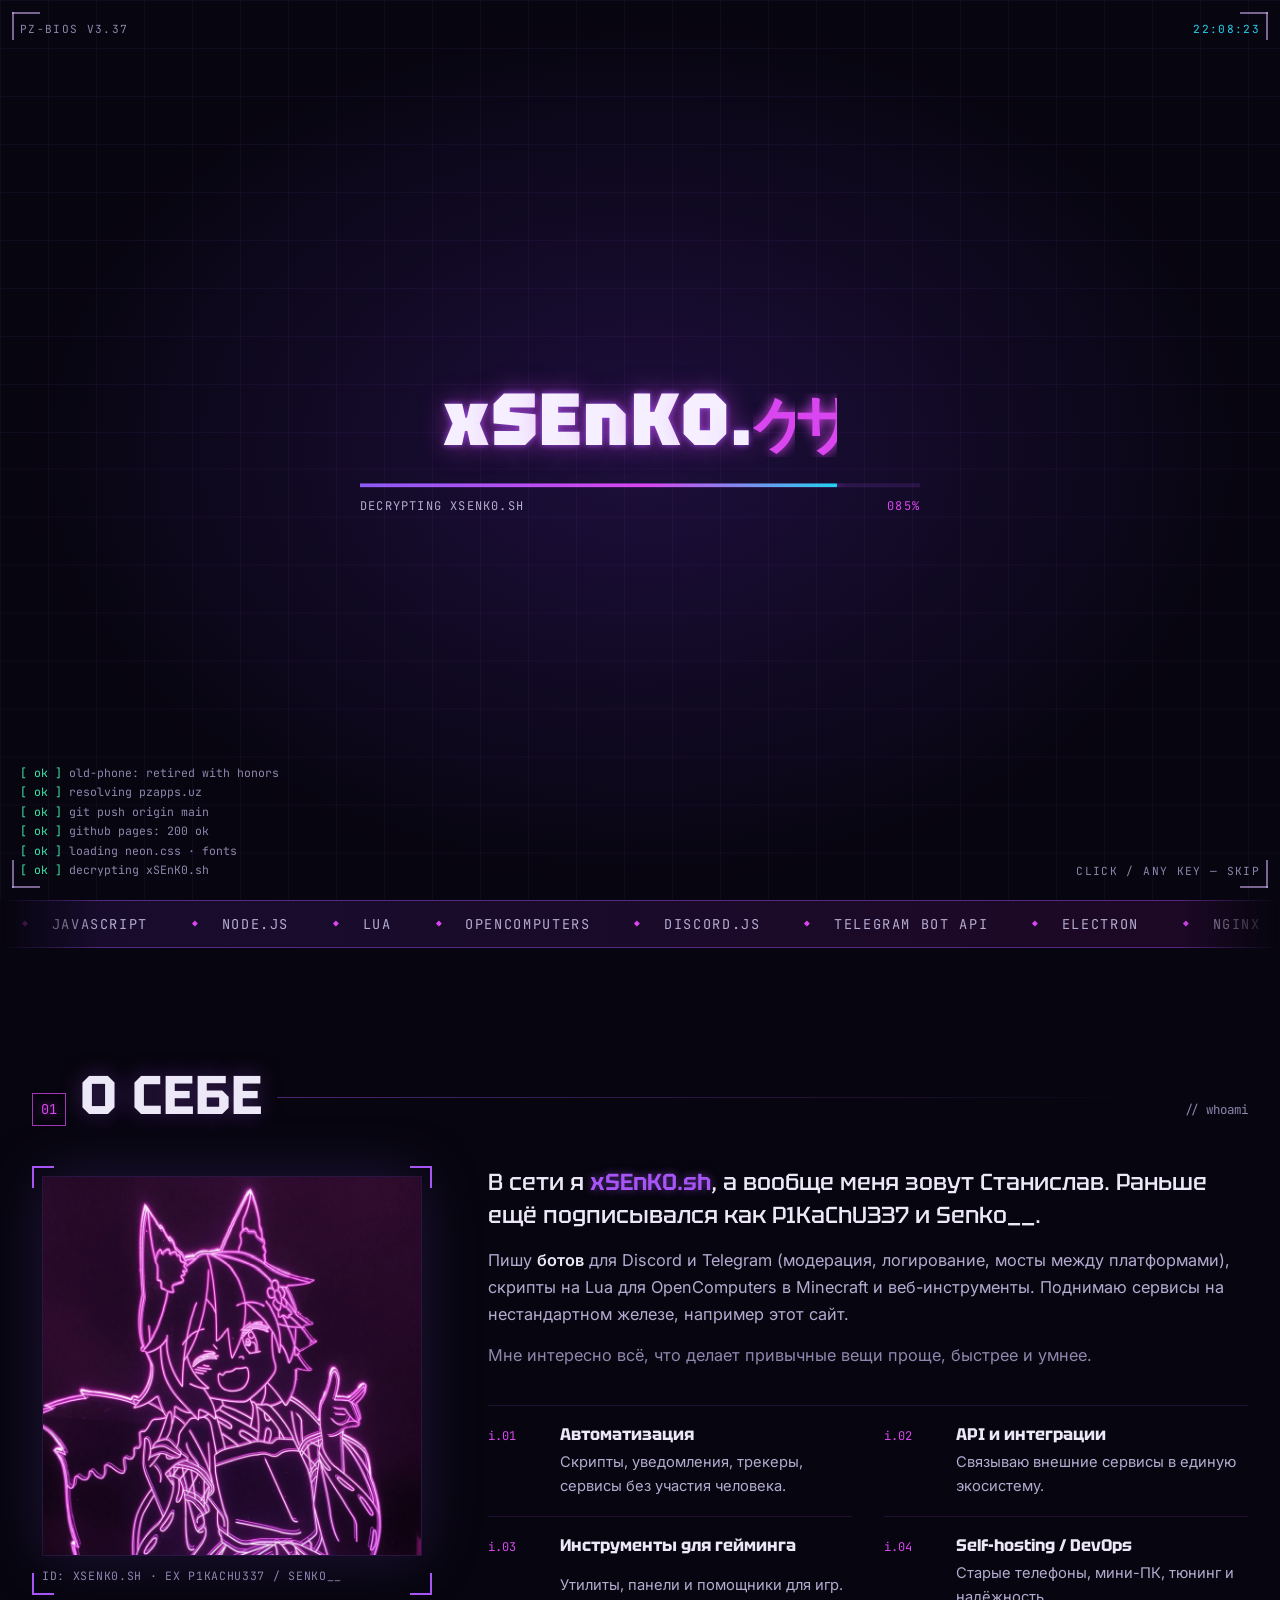
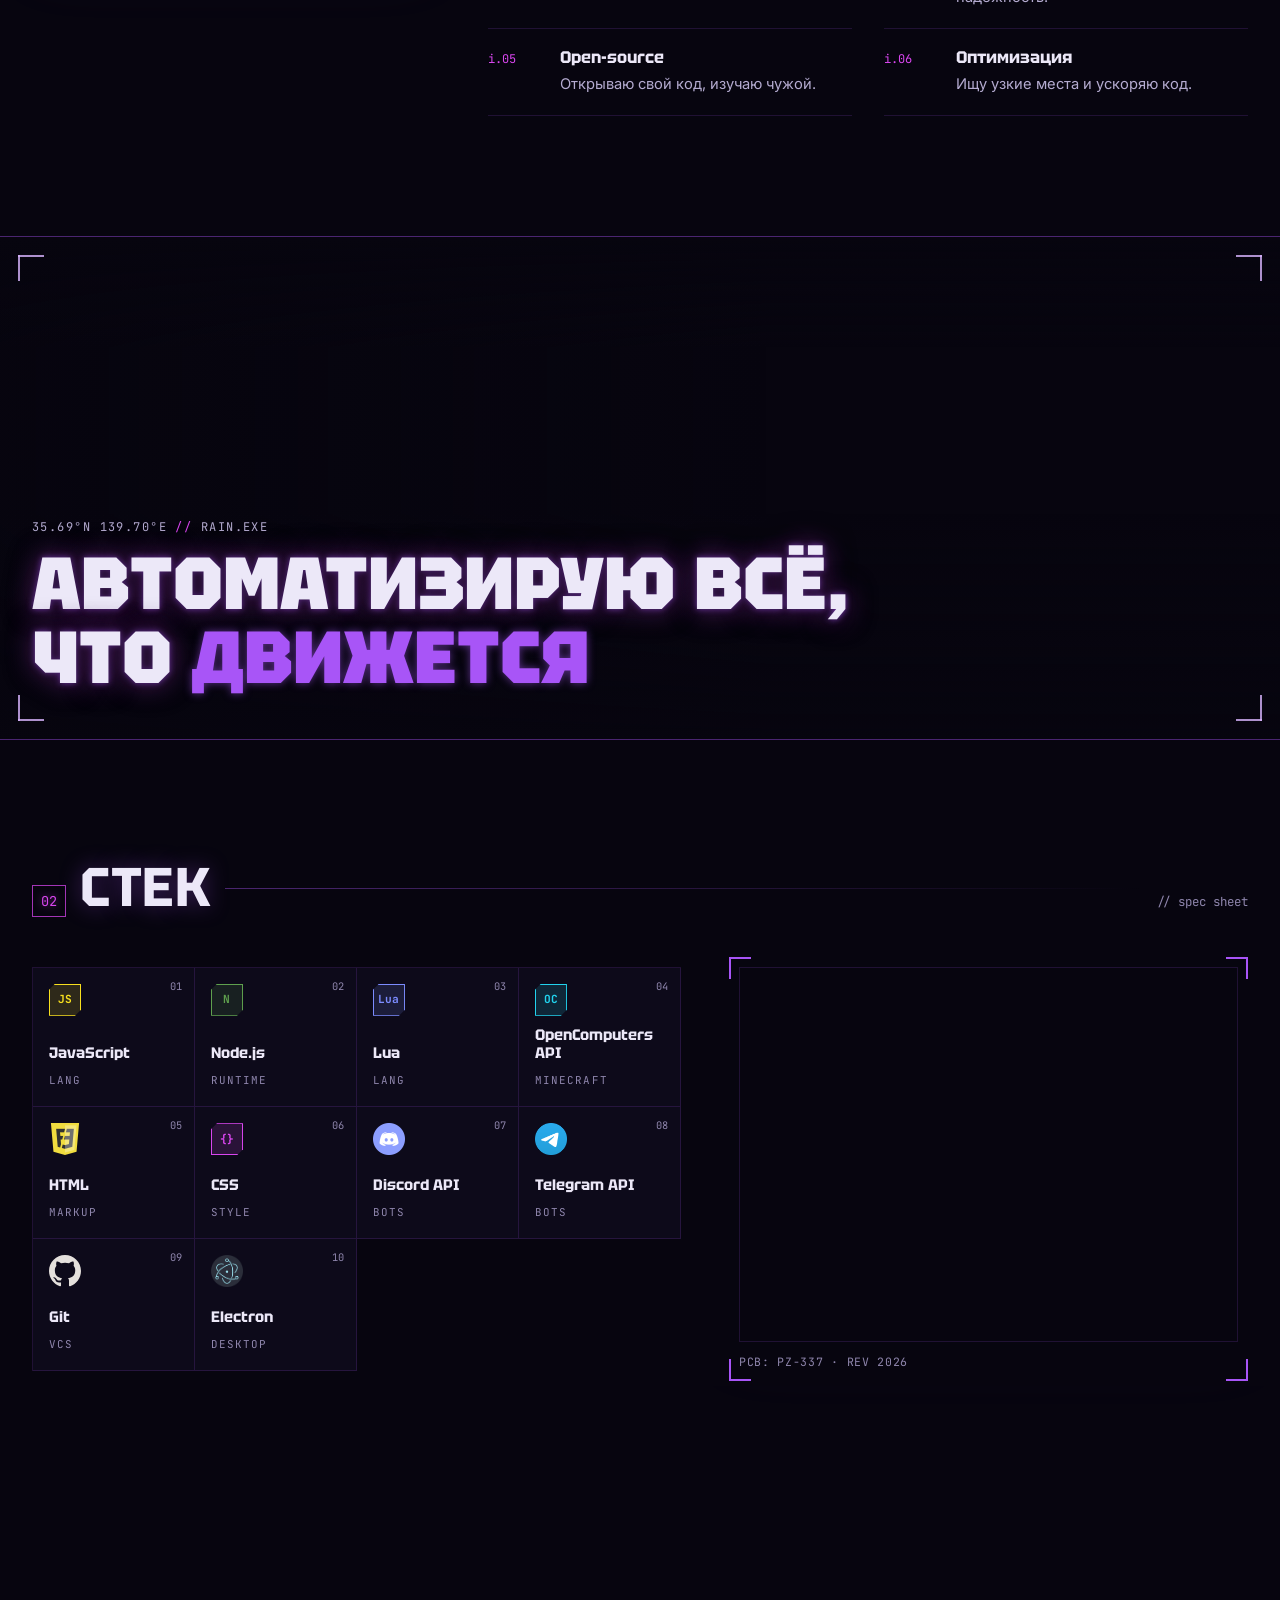
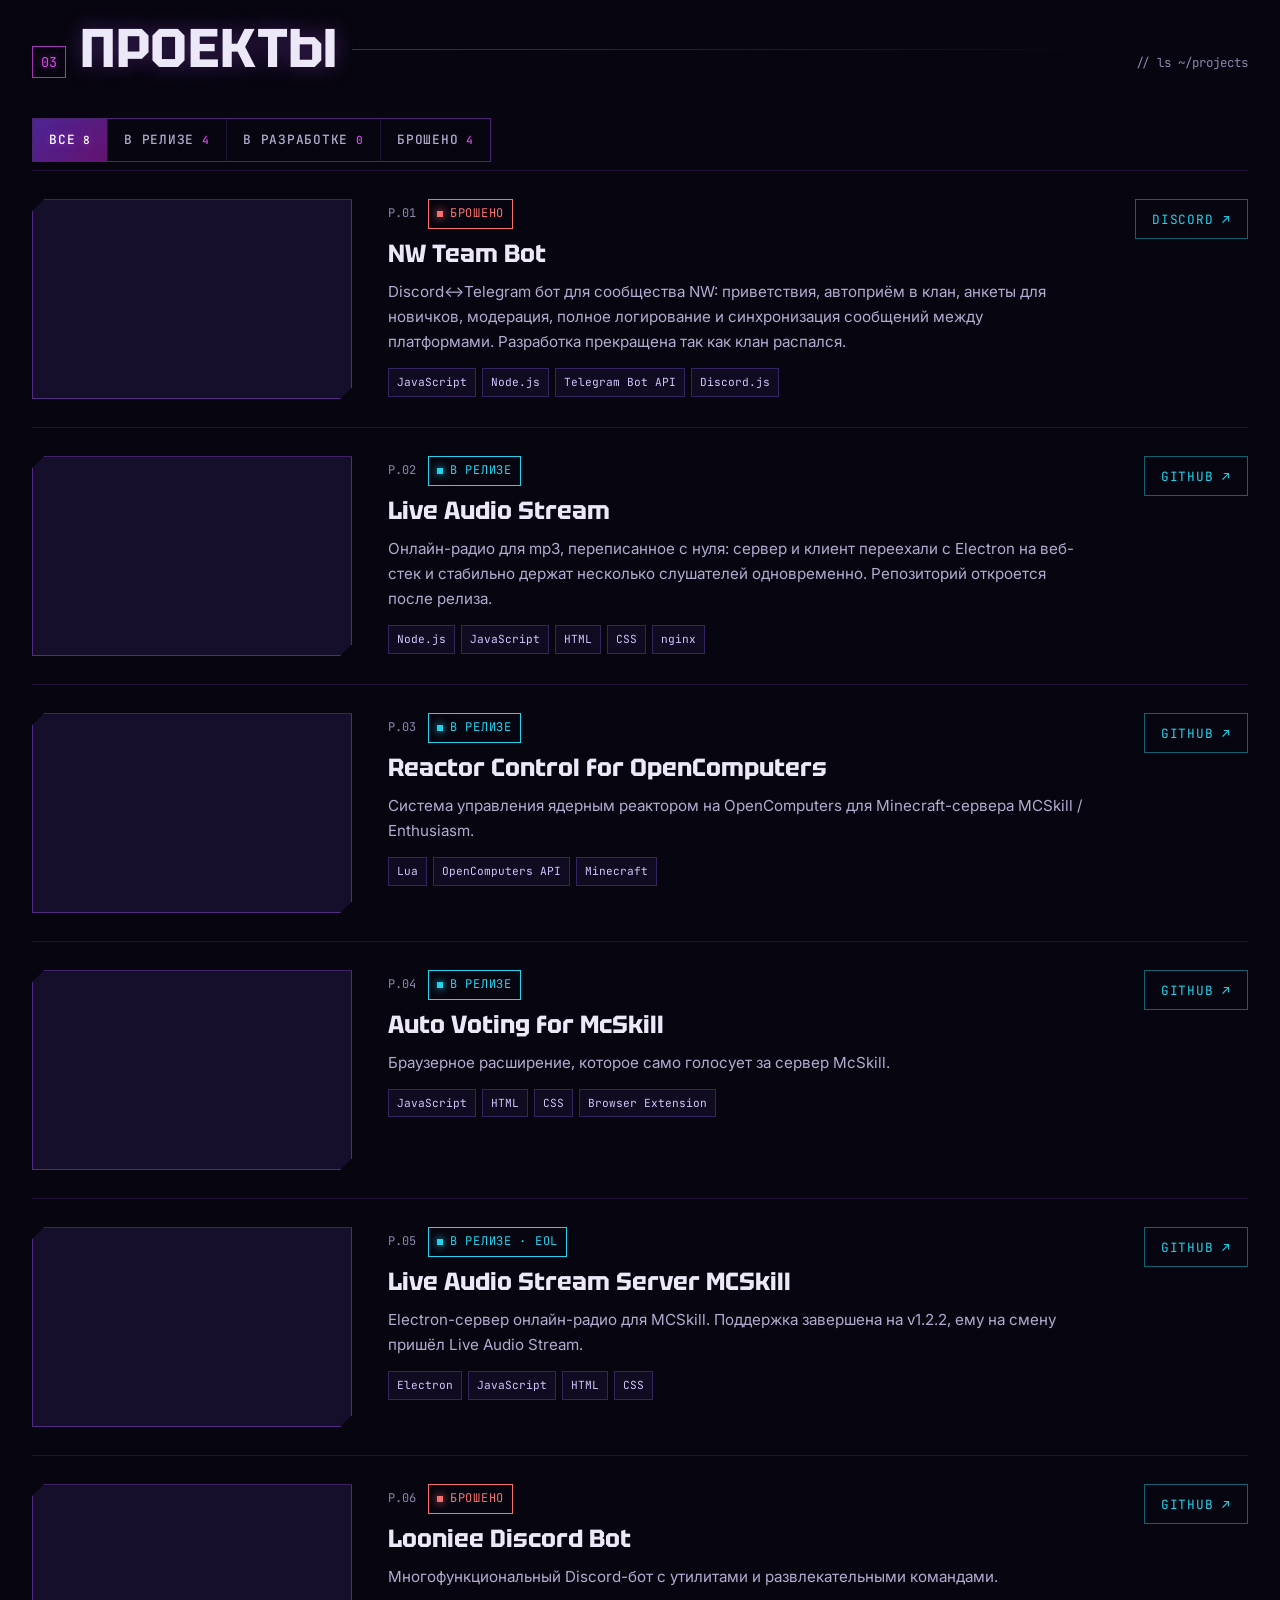
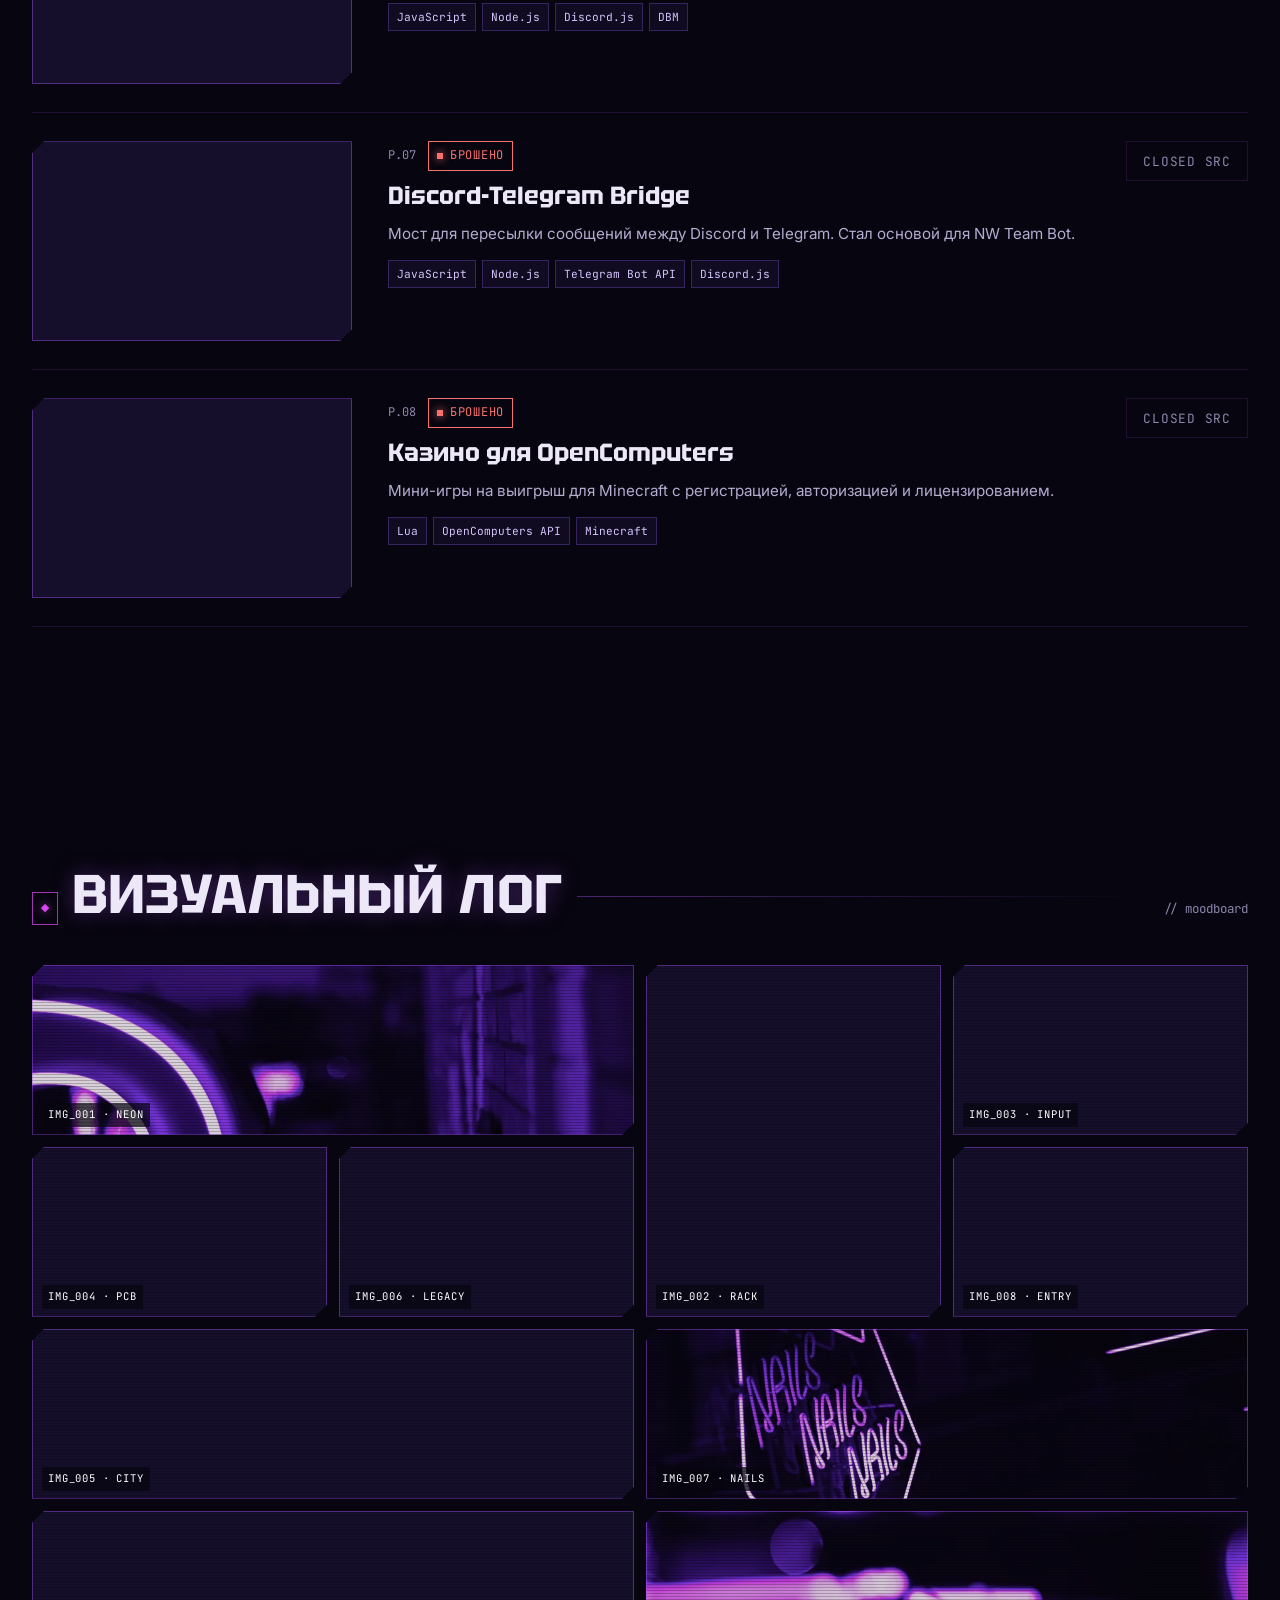
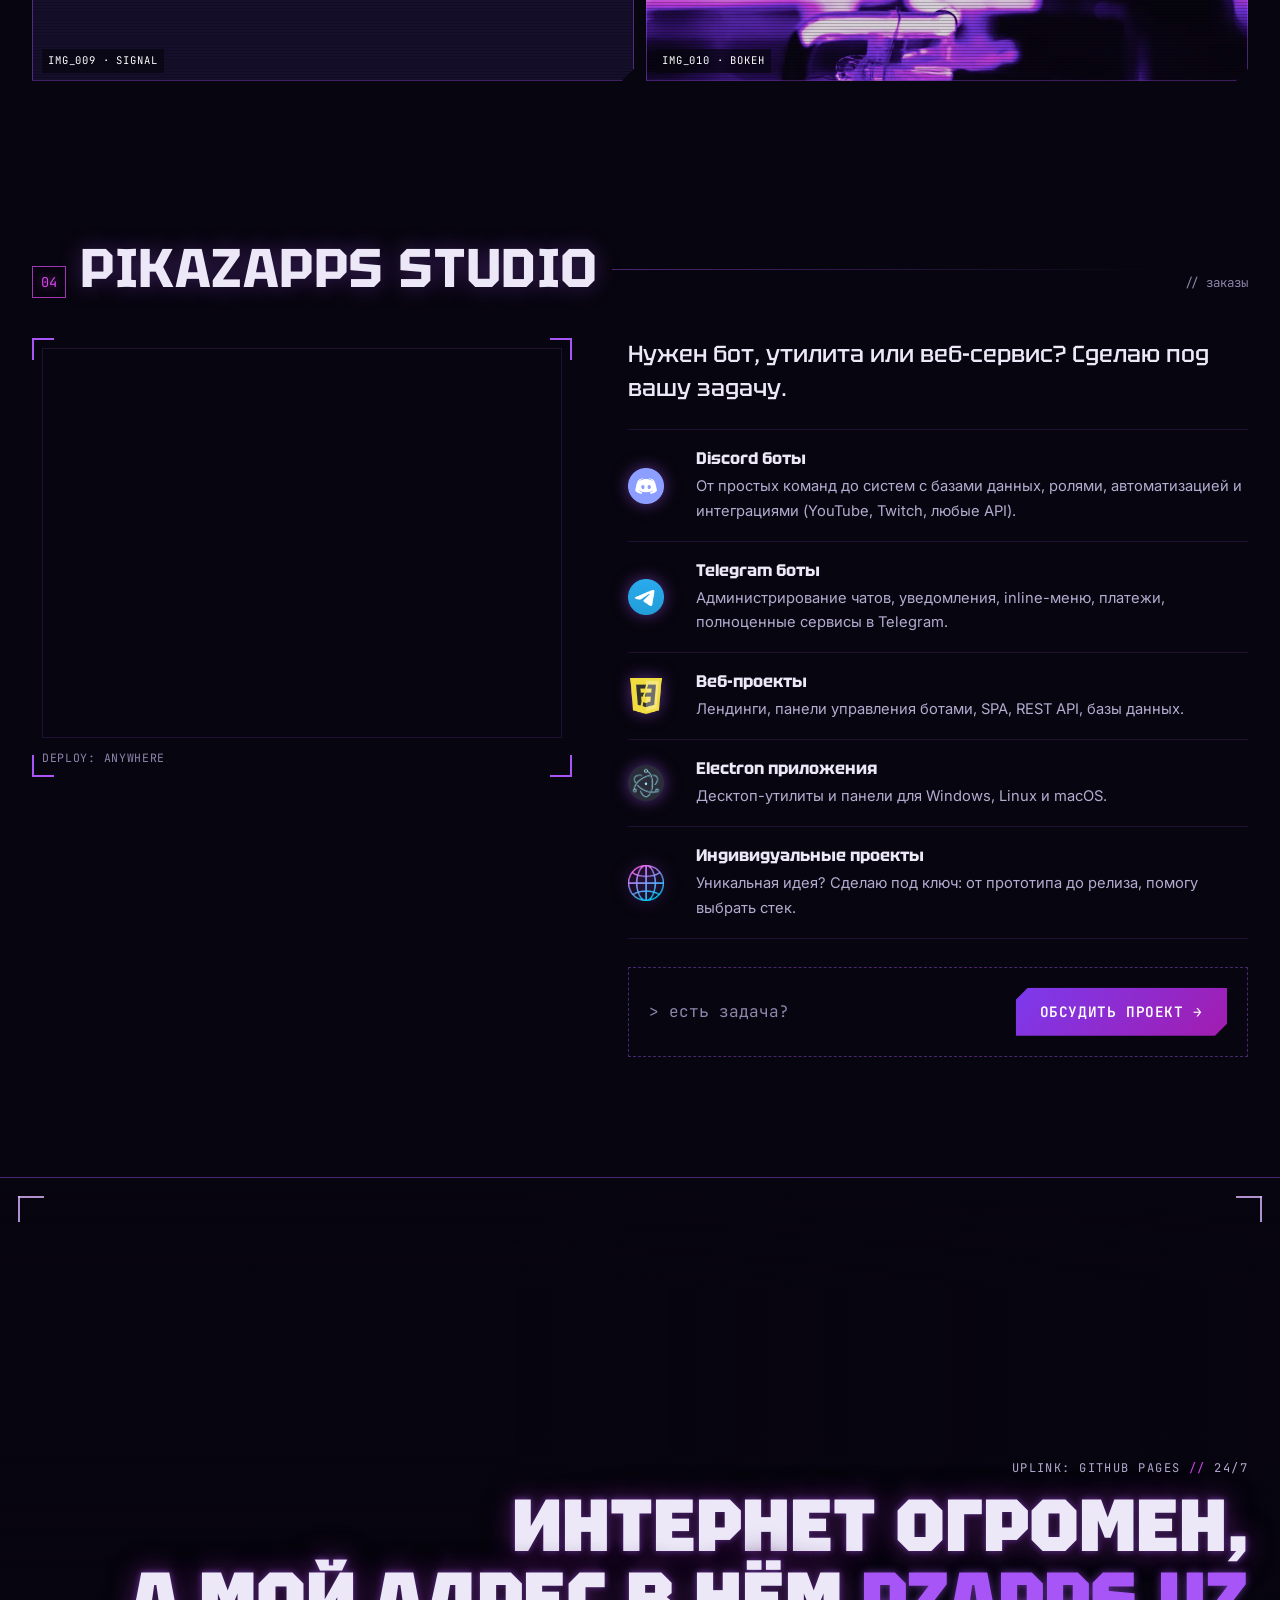
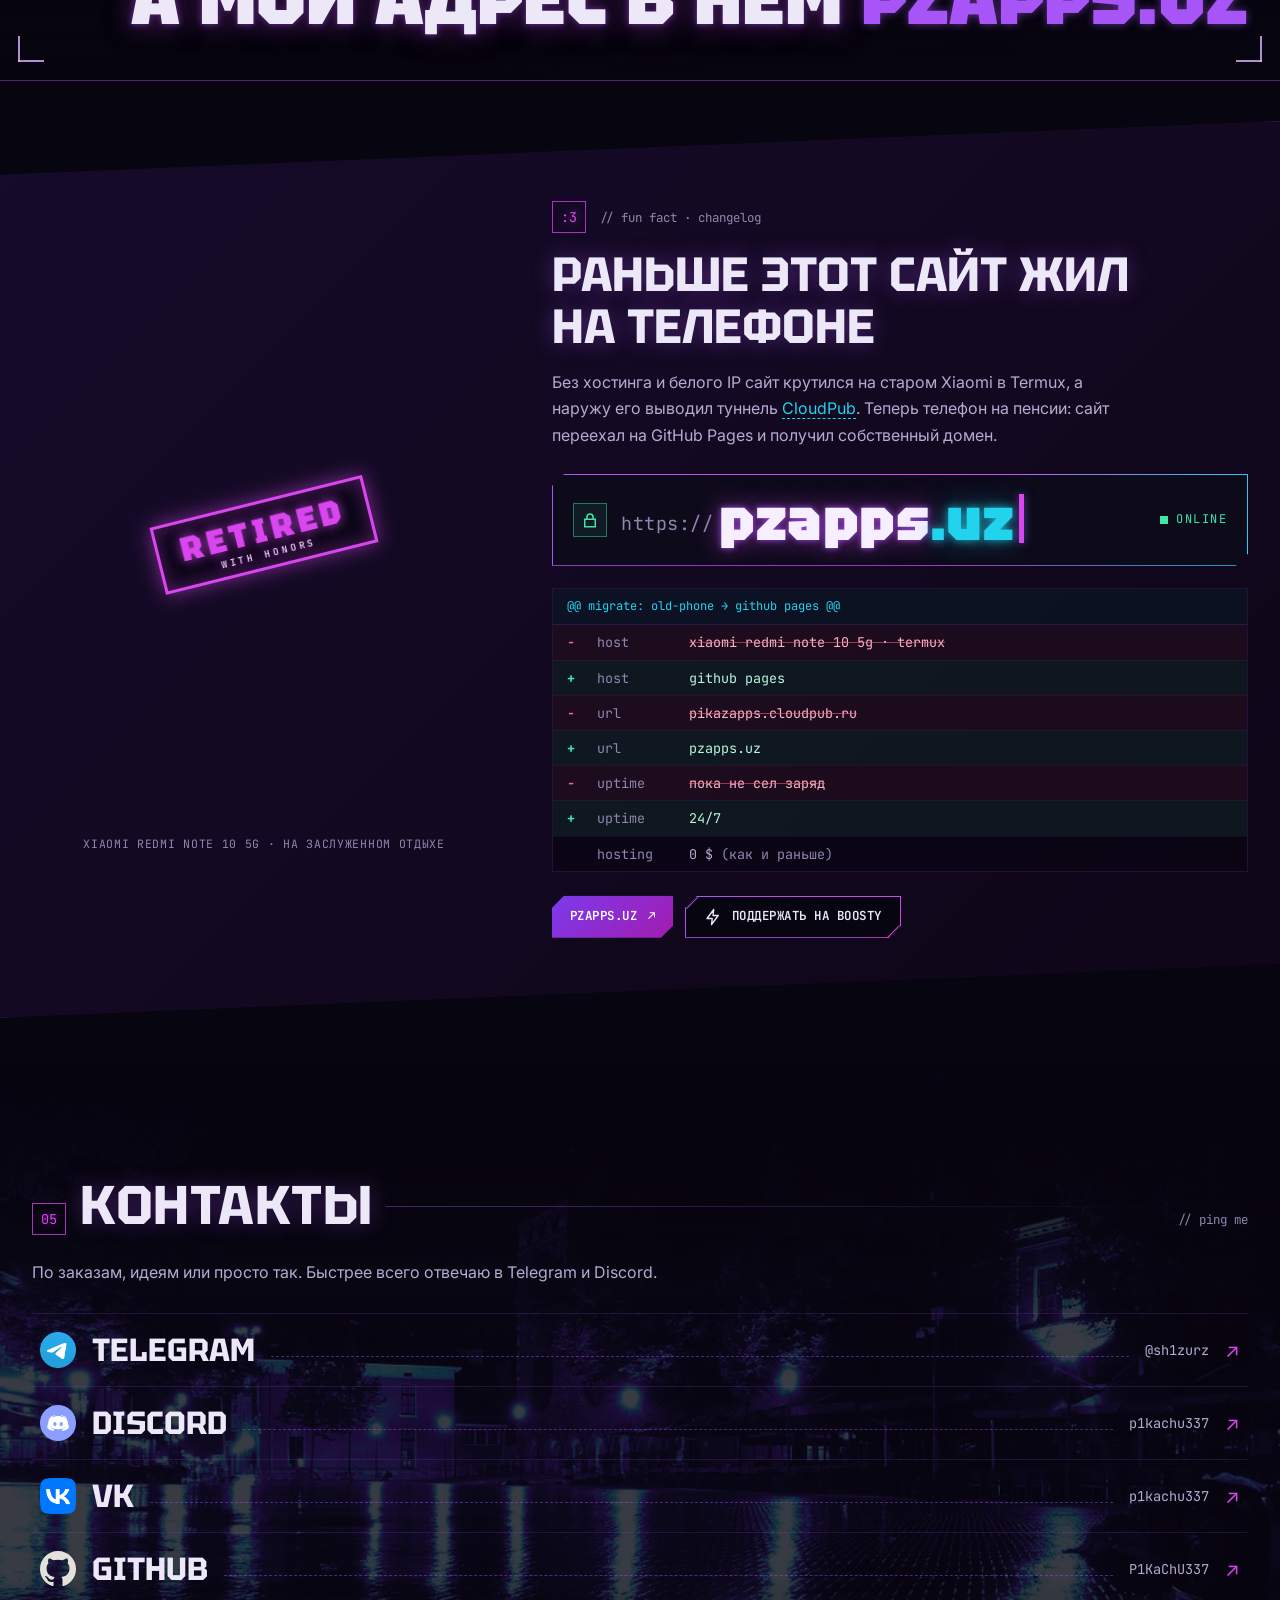
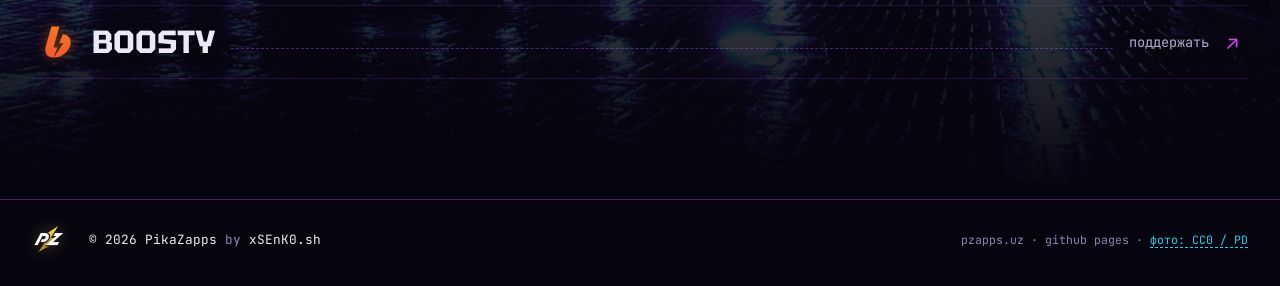
==== commit 224e77ed: "Rework fun fact block: moved from old phone to GitHub Pages + pzapps.uz - Fun fact is now a changelo" ====
--- a/index.html
+++ b/index.html
@@ -12,7 +12,7 @@
   <title>PikaZapps — xSEnK0.sh</title>
   <meta name="description" content="PikaZapps — проекты xSEnK0.sh: Discord и Telegram боты, автоматизация, Minecraft/OpenComputers, веб-инструменты и self-hosting." />
   <meta name="author" content="xSEnK0.sh (ex P1KaChU337 / Senko__)" />
-  <meta name="keywords" content="xSEnK0.sh, xSEnK0, PikaZapps, P1KaChU337, Senko__, проекты, Discord бот, Telegram бот, Minecraft, OpenComputers, Node.js, Lua, JavaScript, CloudPub, self-hosting, разработка, портфолио" />
+  <meta name="keywords" content="xSEnK0.sh, xSEnK0, PikaZapps, pzapps.uz, P1KaChU337, Senko__, проекты, Discord бот, Telegram бот, Minecraft, OpenComputers, Node.js, Lua, JavaScript, CloudPub, self-hosting, разработка, портфолио" />
   <meta name="robots" content="index, follow" />
   <meta name="language" content="ru" />
   <meta name="theme-color" content="#8b5cf6" />
@@ -21,16 +21,17 @@
   <!-- Open Graph -->
   <meta property="og:title" content="PikaZapps — проекты xSEnK0.sh" />
   <meta property="og:description" content="Витрина проектов xSEnK0.sh: Discord/Telegram боты, утилиты, Minecraft разработки, веб-инструменты." />
-  <meta property="og:image" content="https://pikazapps.cloudpub.ru/assets/img/hero-960.webp" />
+  <meta property="og:image" content="https://pzapps.uz/assets/img/hero-960.webp" />
   <meta property="og:type" content="website" />
-  <meta property="og:url" content="https://pikazapps.cloudpub.ru/" />
+  <meta property="og:url" content="https://pzapps.uz/" />
+  <link rel="canonical" href="https://pzapps.uz/" />
   <meta property="og:locale" content="ru_RU" />
 
   <!-- Twitter -->
   <meta name="twitter:card" content="summary_large_image" />
   <meta name="twitter:title" content="PikaZapps — проекты xSEnK0.sh" />
   <meta name="twitter:description" content="Инструменты, боты, Minecraft проекты, Node.js и Lua разработки." />
-  <meta name="twitter:image" content="https://pikazapps.cloudpub.ru/assets/img/hero-960.webp" />
+  <meta name="twitter:image" content="https://pzapps.uz/assets/img/hero-960.webp" />
 
   <!-- Favicon -->
   <link rel="icon" href="assets/favicon.png" type="image/png" />
@@ -146,7 +147,7 @@
           </div>
           <div class="readout__cell">
             <dt>host</dt>
-            <dd>old-phone · termux</dd>
+            <dd>github pages · pzapps.uz</dd>
           </div>
           <div class="readout__cell readout__cell--wide">
             <dt>now_building</dt>
@@ -454,42 +455,55 @@
     <figure class="band band--right" aria-label="Ночной город с высоты">
       <img class="band__img" src="assets/img/photos/ity.jpg" alt="" width="1024" height="669" loading="lazy" decoding="async" />
       <figcaption class="container band__inner">
-        <span class="band__meta mono">uplink: cloudpub <span class="accent">//</span> 24/7</span>
-        <p class="band__text">интернет огромен,<br />а мой сервер <span class="hl"> в&nbsp;кармане</span></p>
+        <span class="band__meta mono">uplink: github pages <span class="accent">//</span> 24/7</span>
+        <p class="band__text">интернет огромен,<br />а мой адрес в нём <span class="hl">pzapps.uz</span></p>
       </figcaption>
     </figure>
 
-    <!-- ===== FUN FACT: сайт на старом телефоне ===== -->
+    <!-- ===== FUN FACT: переезд с телефона на GitHub Pages + домен ===== -->
     <section class="section section--fact" id="fact" aria-labelledby="fact-title">
       <div class="container fact">
-        <figure class="fact__art reveal">
-          <img src="assets/img/phone.webp" alt="Старый смартфон с треснувшим экраном, в Termux запущен сервер сайта" width="900" height="1100" loading="lazy" decoding="async" />
+        <figure class="fact__art fact__art--retired reveal">
+          <img src="assets/img/phone.webp" alt="Старый смартфон с треснувшим экраном, на котором раньше работал сайт" width="900" height="1100" loading="lazy" decoding="async" />
+          <span class="stamp mono" aria-hidden="true">retired<small>with honors</small></span>
+          <figcaption class="frame__cap mono">xiaomi redmi note 10 5g · на заслуженном отдыхе</figcaption>
         </figure>
 
         <div class="fact__body">
           <header class="sec-head sec-head--plain reveal">
             <span class="sec-head__idx mono">:3</span>
-            <span class="sec-head__tag mono">// fun fact</span>
+            <span class="sec-head__tag mono">// fun fact · changelog</span>
           </header>
-          <h2 class="fact__title reveal" id="fact-title">Этот сайт работает на&nbsp;старом телефоне</h2>
+          <h2 class="fact__title reveal" id="fact-title">Раньше этот сайт жил на&nbsp;телефоне</h2>
           <p class="fact__text reveal">
-            Хостинга и белого IP у меня нет, поэтому этот сайт крутится на старом смартфоне в Termux,
-            а наружу его выводит туннель <a class="link" href="https://cloudpub.ru" target="_blank" rel="noopener">CloudPub</a>.
-            А ещё это просто один из моих экспериментов с self-hosting и DevOps.
+            Без хостинга и белого IP сайт крутился на старом Xiaomi в Termux, а наружу его выводил туннель
+            <a class="link" href="https://cloudpub.ru" target="_blank" rel="noopener">CloudPub</a>.
+            Теперь телефон на пенсии: сайт переехал на GitHub Pages и получил собственный домен.
           </p>
-          <dl class="spec mono reveal">
-            <div><dt>device</dt><dd>Xiaomi Redmi Note 10 5G</dd></div>
-            <div><dt>os</dt><dd>Ubuntu 25 · proot · Termux</dd></div>
-            <!-- <div><dt>server</dt><dd>node main.js</dd></div> -->
-            <div><dt>tunnel</dt><dd>CloudPub → pikazapps.cloudpub.ru</dd></div>
-            <!-- <div><dt>white_ip</dt><dd class="warn">не обнаружен</dd></div> -->
-            <div><dt>hosting_cost</dt><dd class="ok">0 $</dd></div>
-          </dl>
+
+          <!-- «адресная строка» с новым доменом -->
+          <a class="domain reveal" href="https://pzapps.uz" aria-label="Открыть pzapps.uz">
+            <span class="domain__lock" aria-hidden="true">
+              <svg viewBox="0 0 24 24"><rect x="5" y="11" width="14" height="10"/><path d="M8 11V8a4 4 0 0 1 8 0v3"/></svg>
+            </span>
+            <span class="domain__url"><span class="domain__proto mono">https://</span>pzapps<span class="domain__tld">.uz</span><span class="domain__caret" aria-hidden="true"></span></span>
+            <span class="domain__status mono"><span class="pulse" aria-hidden="true"></span>online</span>
+          </a>
+
+          <!-- было / стало в стиле git diff -->
+          <div class="diff mono reveal" role="table" aria-label="Что изменилось после переезда">
+            <p class="diff__head" role="row"><span role="cell">@@ migrate: old-phone → github pages @@</span></p>
+            <p class="diff__row diff__row--del" role="row"><span class="diff__sign" aria-label="было">-</span><span class="diff__key" role="cell">host</span><span role="cell">xiaomi redmi note 10 5g · termux</span></p>
+            <p class="diff__row diff__row--add" role="row"><span class="diff__sign" aria-label="стало">+</span><span class="diff__key" role="cell">host</span><span role="cell">github pages</span></p>
+            <p class="diff__row diff__row--del" role="row"><span class="diff__sign" aria-label="было">-</span><span class="diff__key" role="cell">url</span><span role="cell">pikazapps.cloudpub.ru</span></p>
+            <p class="diff__row diff__row--add" role="row"><span class="diff__sign" aria-label="стало">+</span><span class="diff__key" role="cell">url</span><span role="cell">pzapps.uz</span></p>
+            <p class="diff__row diff__row--del" role="row"><span class="diff__sign" aria-label="было">-</span><span class="diff__key" role="cell">uptime</span><span role="cell">пока не сел заряд</span></p>
+            <p class="diff__row diff__row--add" role="row"><span class="diff__sign" aria-label="стало">+</span><span class="diff__key" role="cell">uptime</span><span role="cell">24/7</span></p>
+            <p class="diff__row" role="row"><span class="diff__sign"> </span><span class="diff__key" role="cell">hosting</span><span role="cell">0 $ <span class="muted">(как и раньше)</span></span></p>
+          </div>
+
           <div class="fact__btns reveal">
-            <a class="btn btn--ghost btn--sm" href="https://cloudpub.ru" target="_blank" rel="noopener">
-              <svg class="icon" viewBox="0 0 24 24" aria-hidden="true"><path d="M7 18h10a4 4 0 0 0 .6-7.95A6 6 0 0 0 6.1 9.2 4.5 4.5 0 0 0 7 18z"/></svg>
-              CloudPub
-            </a>
+            <a class="btn btn--primary btn--sm" href="https://pzapps.uz">pzapps.uz <span aria-hidden="true">↗</span></a>
             <a class="btn btn--ghost btn--sm" href="https://boosty.to/p1kachu337" target="_blank" rel="noopener">
               <svg class="icon" viewBox="0 0 24 24" aria-hidden="true"><path d="M13 2 4 14h7l-1 8 9-12h-7z"/></svg>
               Поддержать на Boosty
@@ -557,7 +571,7 @@
     <div class="container footer__inner mono">
       <img class="footer__logo" src="assets/pz_icon.png" alt="PikaZapps" width="69" height="52" loading="lazy" />
       <p>© <span id="year">2026</span> PikaZapps <span class="muted">by</span> xSEnK0.sh</p>
-      <p class="muted footer__host">served from an old phone · termux + cloudpub · <a class="link" href="assets/img/photos/CREDITS.md">фото: CC0 / PD</a></p>
+      <p class="muted footer__host">pzapps.uz · github pages · <a class="link" href="assets/img/photos/CREDITS.md">фото: CC0 / PD</a></p>
     </div>
   </footer>
 
--- a/style.css
+++ b/style.css
@@ -539,6 +539,72 @@
 @media (max-width: 420px) { .spec div { grid-template-columns: 1fr; gap: 2px; } }
 .fact__btns { display: flex; flex-wrap: wrap; gap: 12px; margin-top: 24px; }
 
+/* телефон «в отставке»: обесцвечен, с неоновой печатью */
+.fact__art--retired { position: relative; }
+.fact__art--retired img { filter: grayscale(.85) brightness(.75) contrast(1.05); transition: filter .6s; }
+.fact__art--retired:hover img { filter: none; }
+.fact__art--retired .frame__cap { text-align: center; }
+.stamp {
+  position: absolute; left: 50%; top: 44%;
+  transform: translate(-50%, -50%) rotate(-14deg);
+  display: grid; justify-items: center; gap: 2px;
+  padding: 10px 22px 8px;
+  font: 900 clamp(1.4rem, 5vw, 2.1rem)/1 var(--font-display);
+  letter-spacing: .14em; text-transform: uppercase;
+  color: var(--magenta);
+  border: 3px solid currentColor;
+  box-shadow: 0 0 18px rgba(217, 70, 239, .55), inset 0 0 18px rgba(217, 70, 239, .35);
+  text-shadow: 0 0 12px rgba(217, 70, 239, .8);
+  background: rgba(7, 5, 15, .55);
+  -webkit-backdrop-filter: blur(2px); backdrop-filter: blur(2px);
+  pointer-events: none;
+}
+.stamp small { font: 600 .6rem/1 var(--font-mono); letter-spacing: .3em; color: #f5d0fe; }
+
+/* «адресная строка» с доменом */
+.domain {
+  position: relative;
+  display: flex; align-items: center; gap: 14px; flex-wrap: wrap;
+  margin-top: 26px; padding: 16px 20px;
+  clip-path: var(--chamfer);
+  background:
+    linear-gradient(var(--bg-1), var(--bg-1)) padding-box,
+    linear-gradient(110deg, var(--neon), var(--magenta) 55%, var(--cyan)) border-box;
+  border: 1px solid transparent;
+  filter: drop-shadow(0 0 18px rgba(168, 85, 247, .35));
+  transition: filter var(--t), transform var(--t) var(--ease);
+}
+.domain:hover { filter: drop-shadow(0 0 28px rgba(217, 70, 239, .6)); transform: translateY(-2px); }
+.domain__lock { flex: none; width: 34px; height: 34px; display: grid; place-items: center; color: var(--ok); border: 1px solid rgba(62, 230, 168, .45); background: rgba(62, 230, 168, .08); }
+.domain__lock svg { width: 18px; height: 18px; fill: none; stroke: currentColor; stroke-width: 2; }
+.domain__url {
+  flex: 1; min-width: 0;
+  font: 900 clamp(1.9rem, 8.5vw, 3.6rem)/1 var(--font-display);
+  letter-spacing: .01em; color: #f5efff;
+  text-shadow: var(--text-glow);
+  white-space: nowrap;
+}
+.domain__proto { font-size: .32em; font-weight: 400; color: var(--text-mute); text-shadow: none; vertical-align: .55em; margin-right: .3em; }
+.domain__tld { color: var(--cyan); text-shadow: 0 0 10px rgba(34, 211, 238, .8), 0 0 30px rgba(34, 211, 238, .4); }
+.domain__caret { display: inline-block; width: .08em; height: .85em; margin-left: .08em; vertical-align: -.05em; background: var(--magenta); box-shadow: var(--glow-sm); animation: blink 1s steps(1) infinite; }
+.domain__status { display: inline-flex; align-items: center; gap: 8px; font-size: .75rem; text-transform: uppercase; letter-spacing: .12em; color: var(--ok); }
+@media (max-width: 480px) { .domain__proto { display: none; } .domain__status { width: 100%; padding-left: 48px; } }
+
+/* было / стало в стиле git diff */
+.diff { margin-top: 22px; font-size: .84rem; border: 1px solid var(--line); background: rgba(7, 5, 15, .55); }
+.diff p { margin: 0; }
+.diff__head { padding: 8px 14px; color: var(--cyan); background: rgba(34, 211, 238, .06); border-bottom: 1px solid var(--line); font-size: .75rem; }
+.diff__row { display: grid; grid-template-columns: 22px 84px 1fr; gap: 8px; padding: 6px 14px; color: var(--text-dim); }
+.diff__row + .diff__row { border-top: 1px solid rgba(168, 85, 247, .07); }
+.diff__sign { font-weight: 700; }
+.diff__key { color: var(--text-mute); }
+.diff__row--del { background: rgba(255, 95, 135, .07); color: #ffb3c6; }
+.diff__row--del .diff__sign { color: #ff5f87; }
+.diff__row--del span:last-child { text-decoration: line-through; text-decoration-color: rgba(255, 95, 135, .55); }
+.diff__row--add { background: rgba(62, 230, 168, .08); color: #b6f7df; }
+.diff__row--add .diff__sign { color: var(--ok); }
+@media (max-width: 420px) { .diff__row { grid-template-columns: 18px 64px 1fr; padding-inline: 10px; } }
+
 /* ---------- 13b. Фото-полосы (full-bleed) ---------- */
 .band {
   position: relative; isolation: isolate; overflow: hidden;
@@ -816,6 +882,7 @@
   .cursor { animation: none; }
   .ticker__track { animation: none; }
   .boot { display: none !important; }
+  .domain__caret { animation: none; }
   .band__img { transform: none !important; }
   .tile:hover img { transform: none; }
   .js .reveal { opacity: 1; transform: none; }
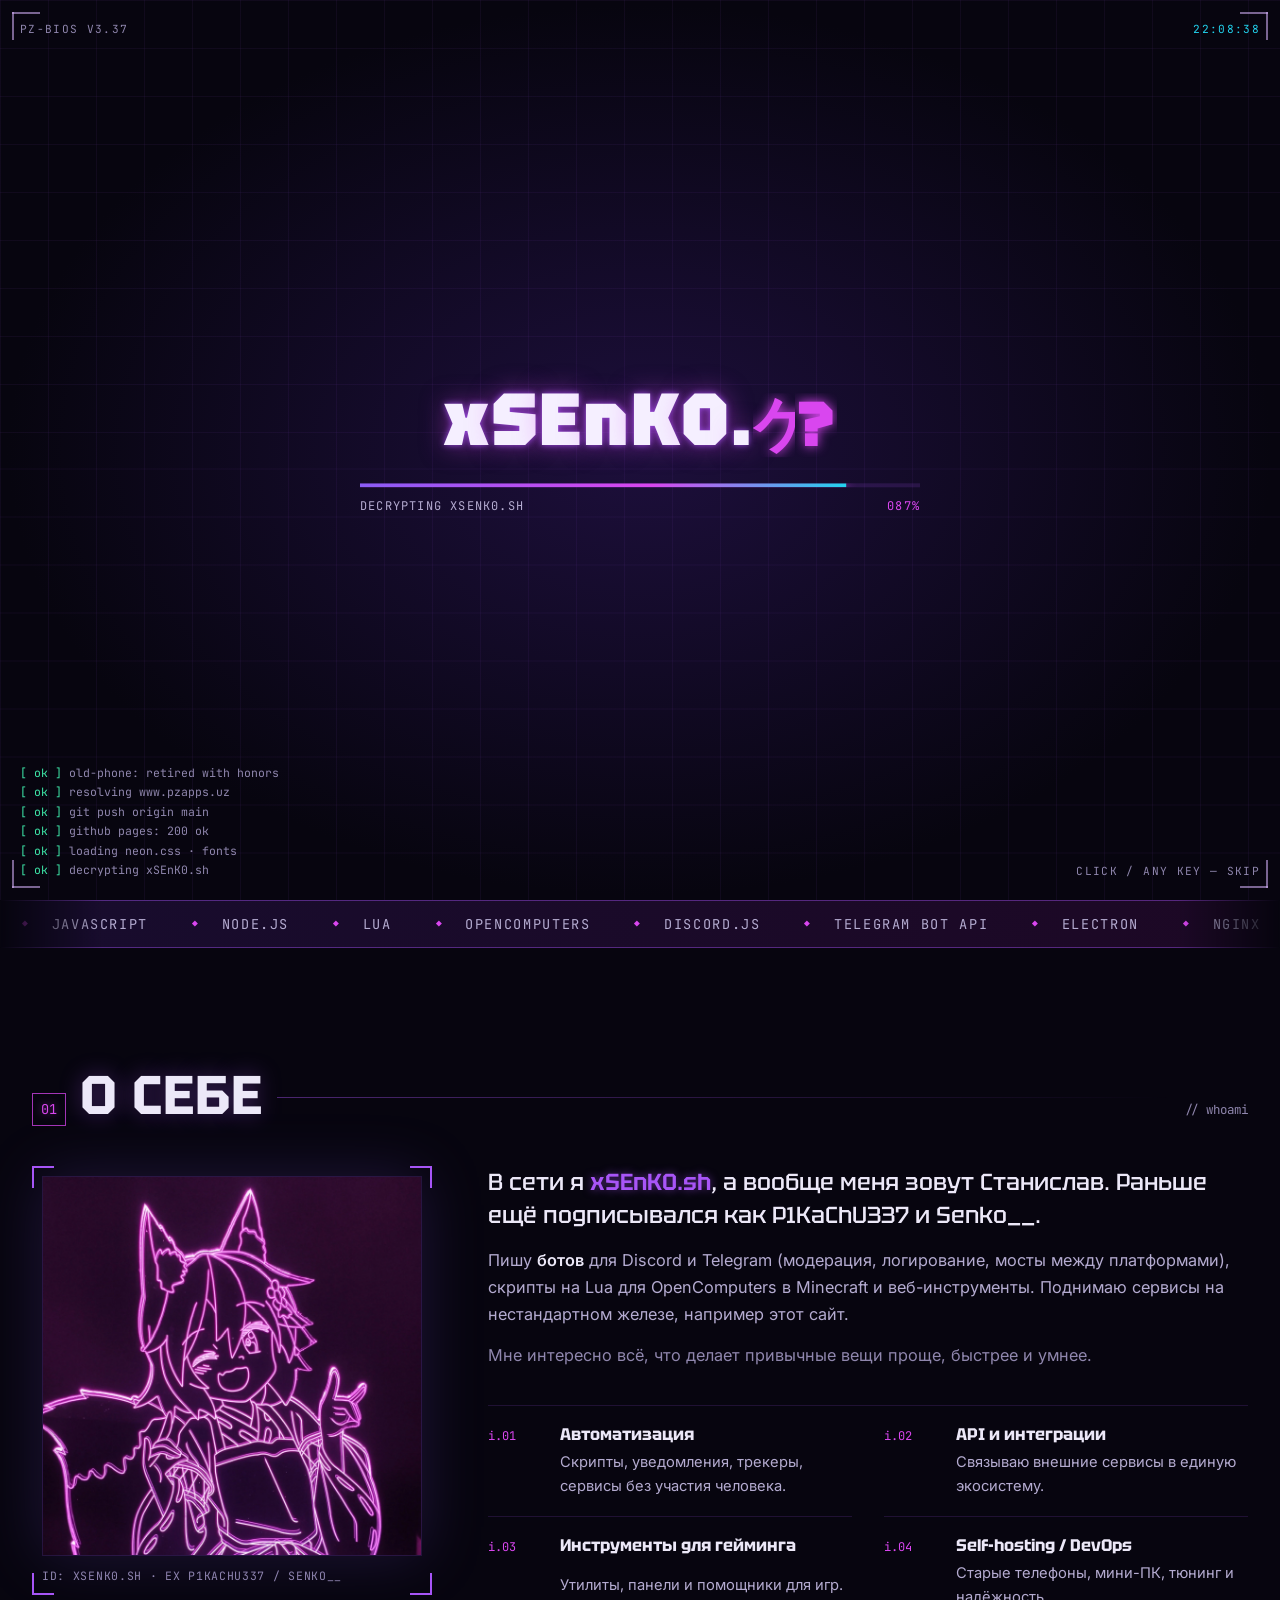
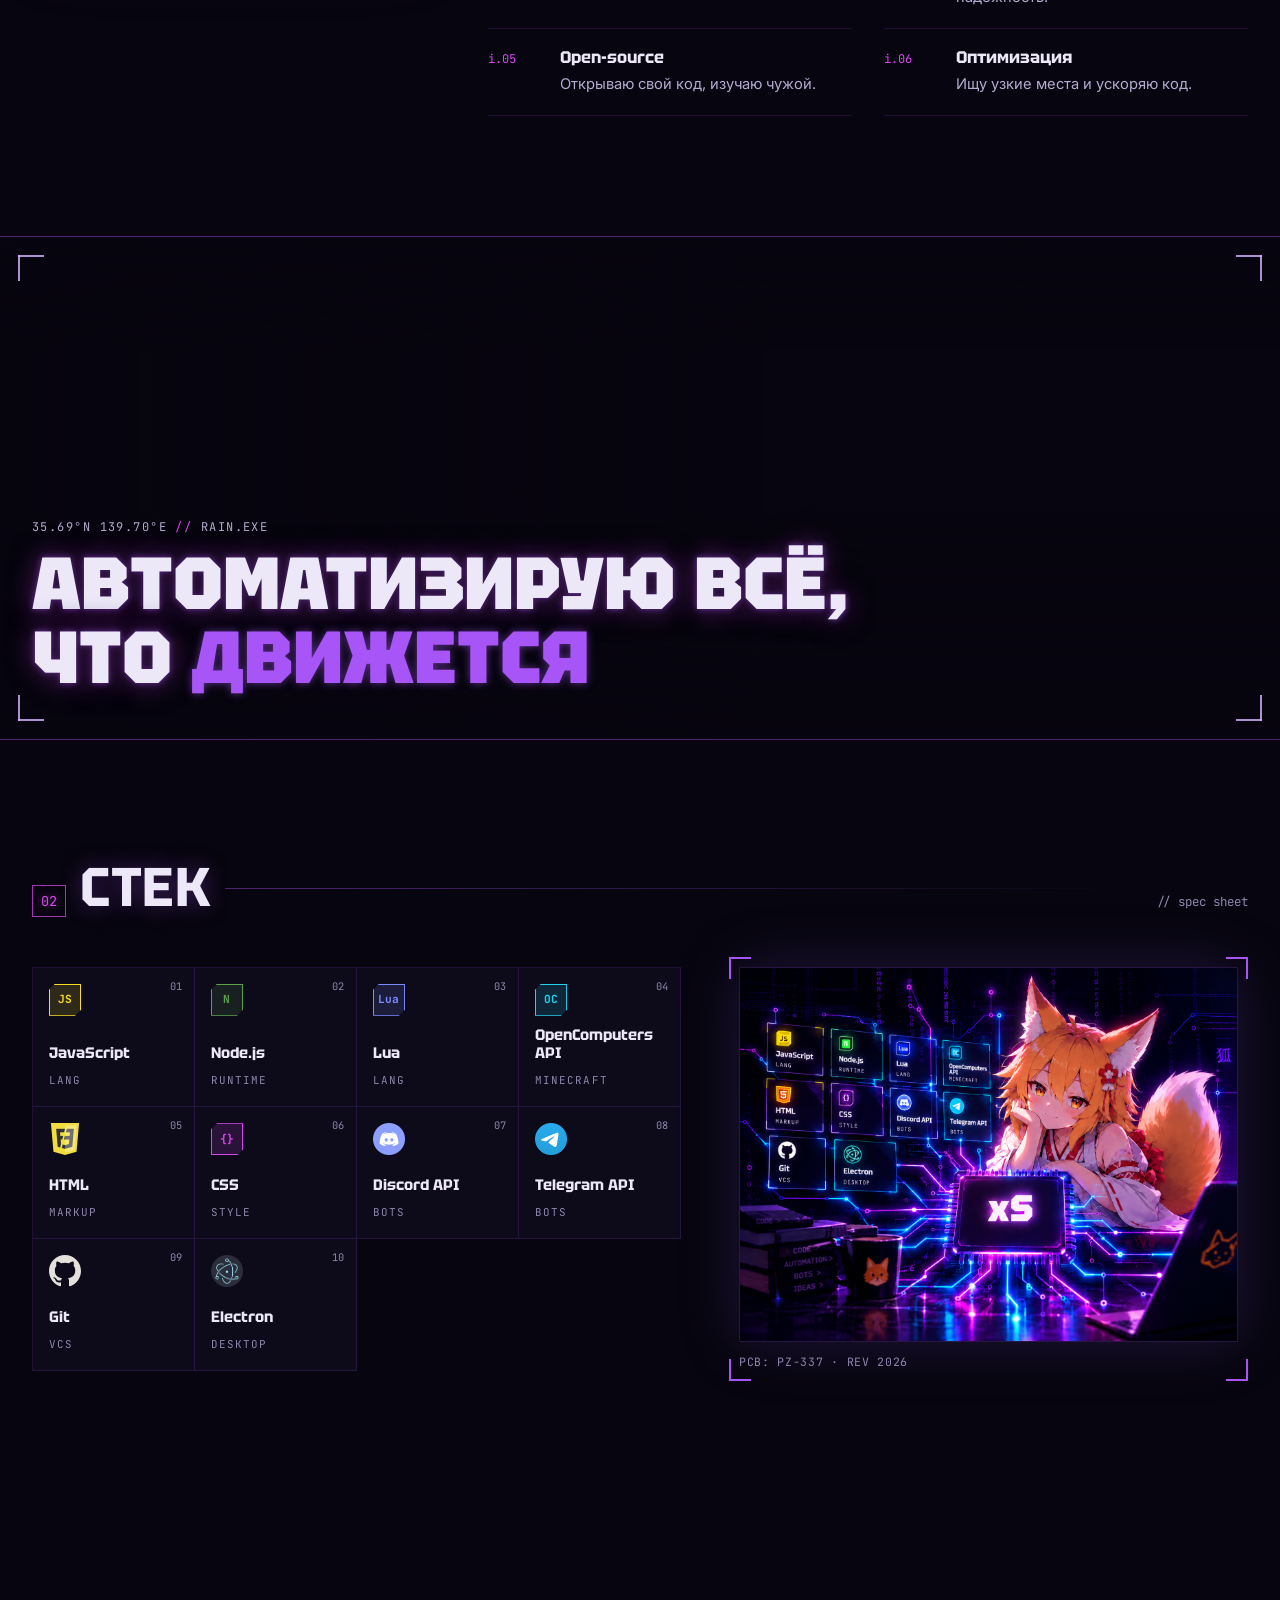
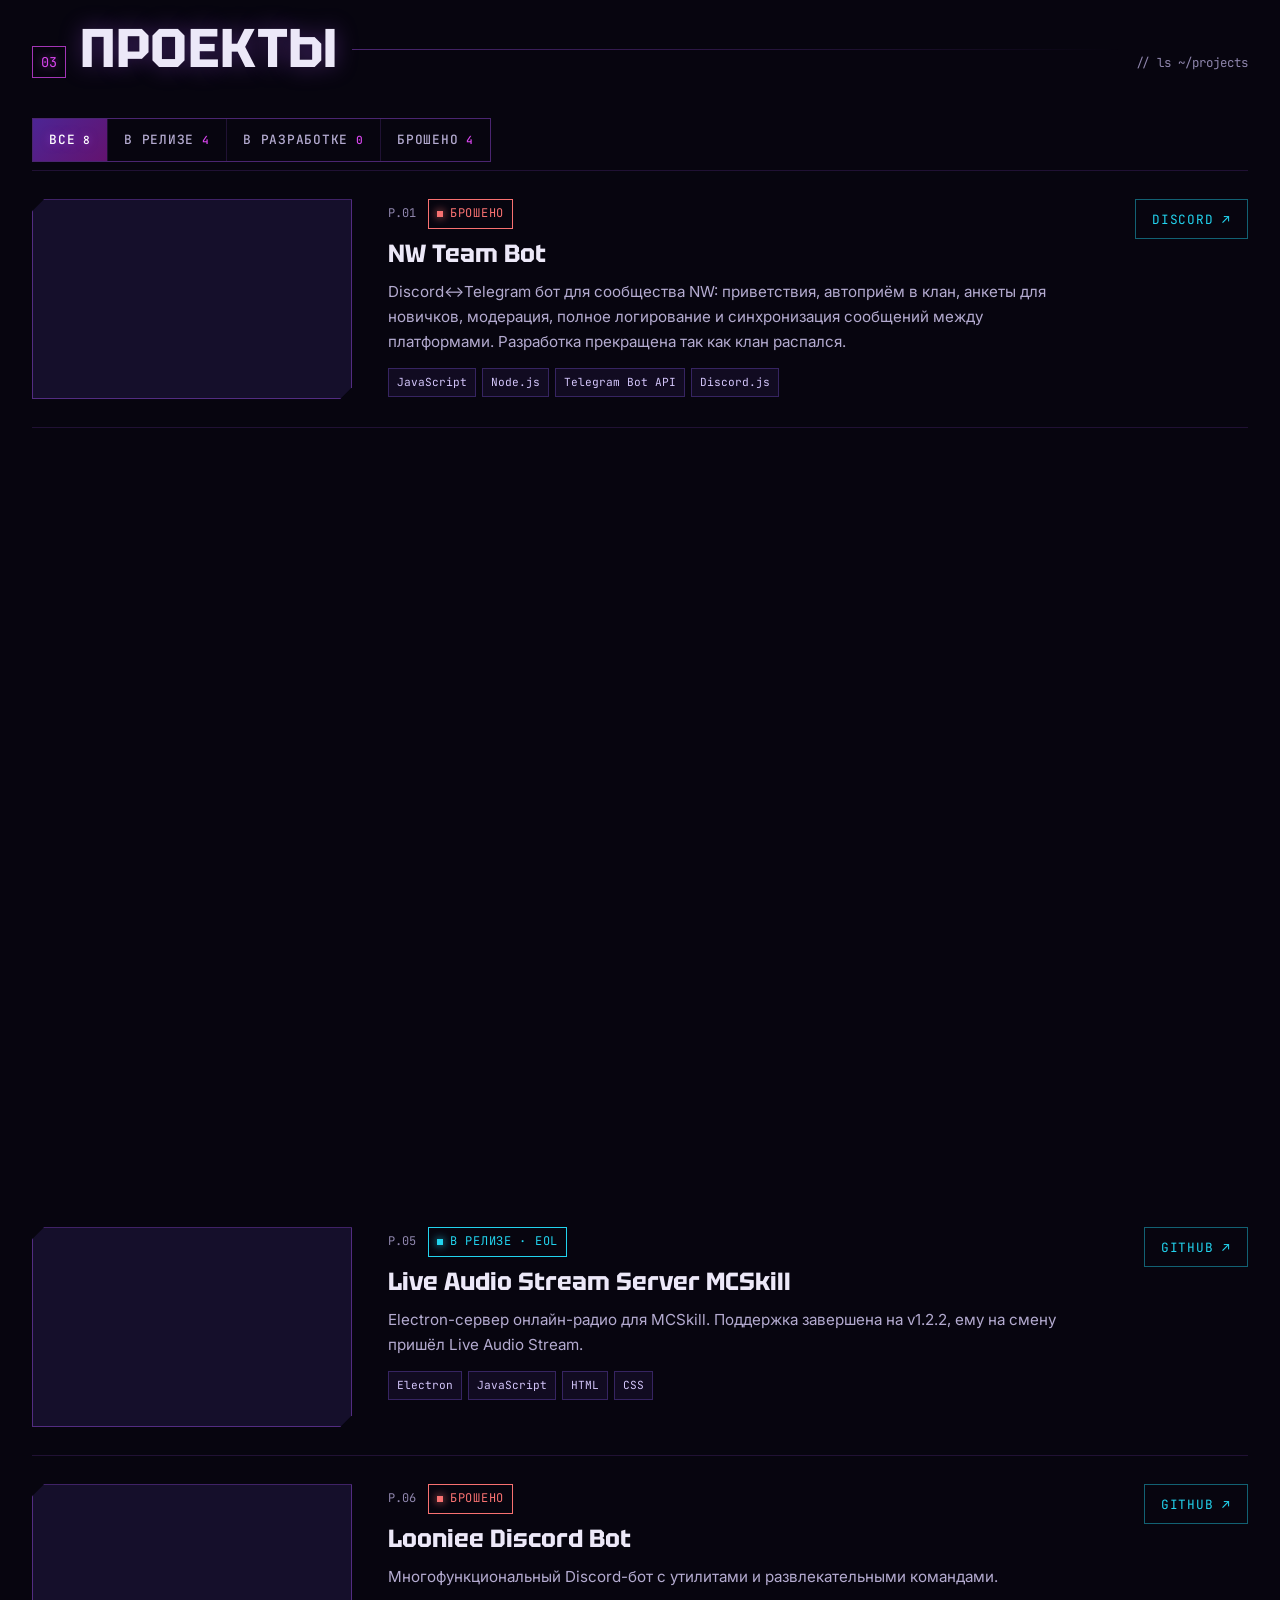
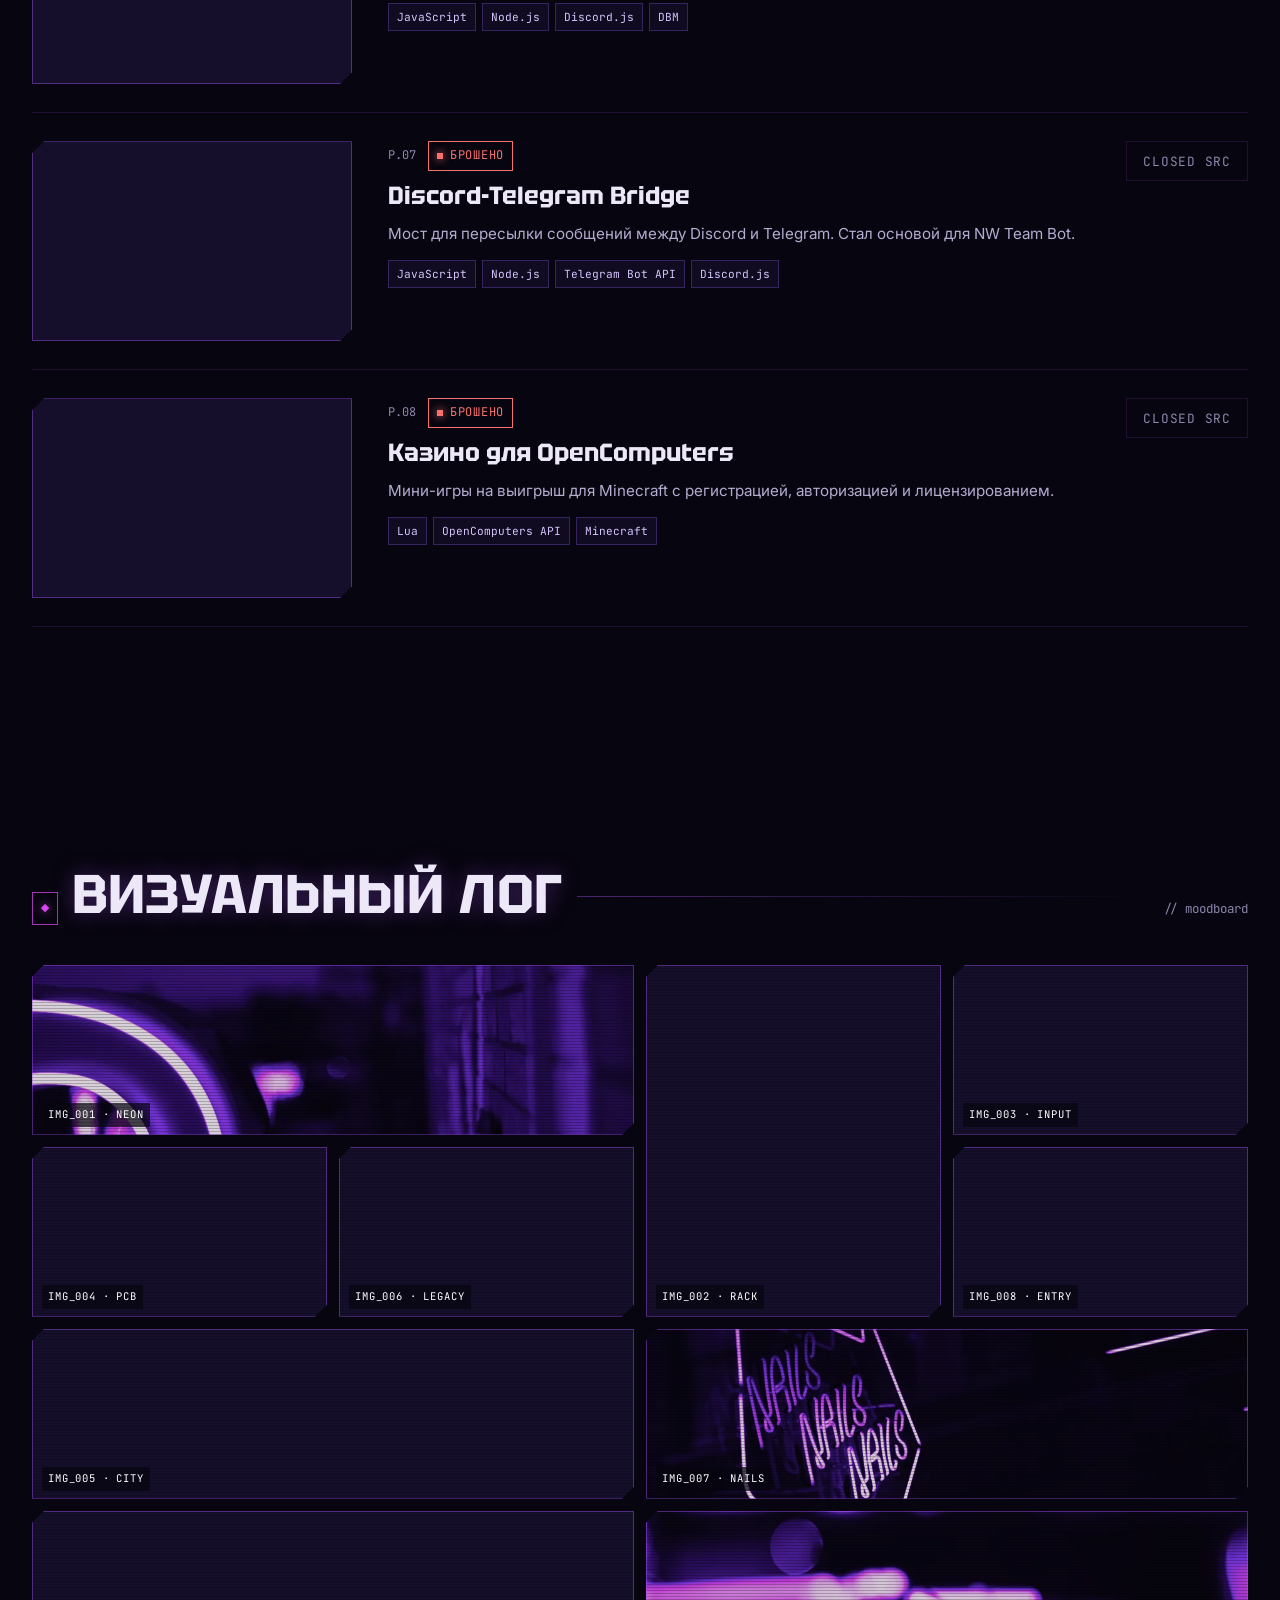
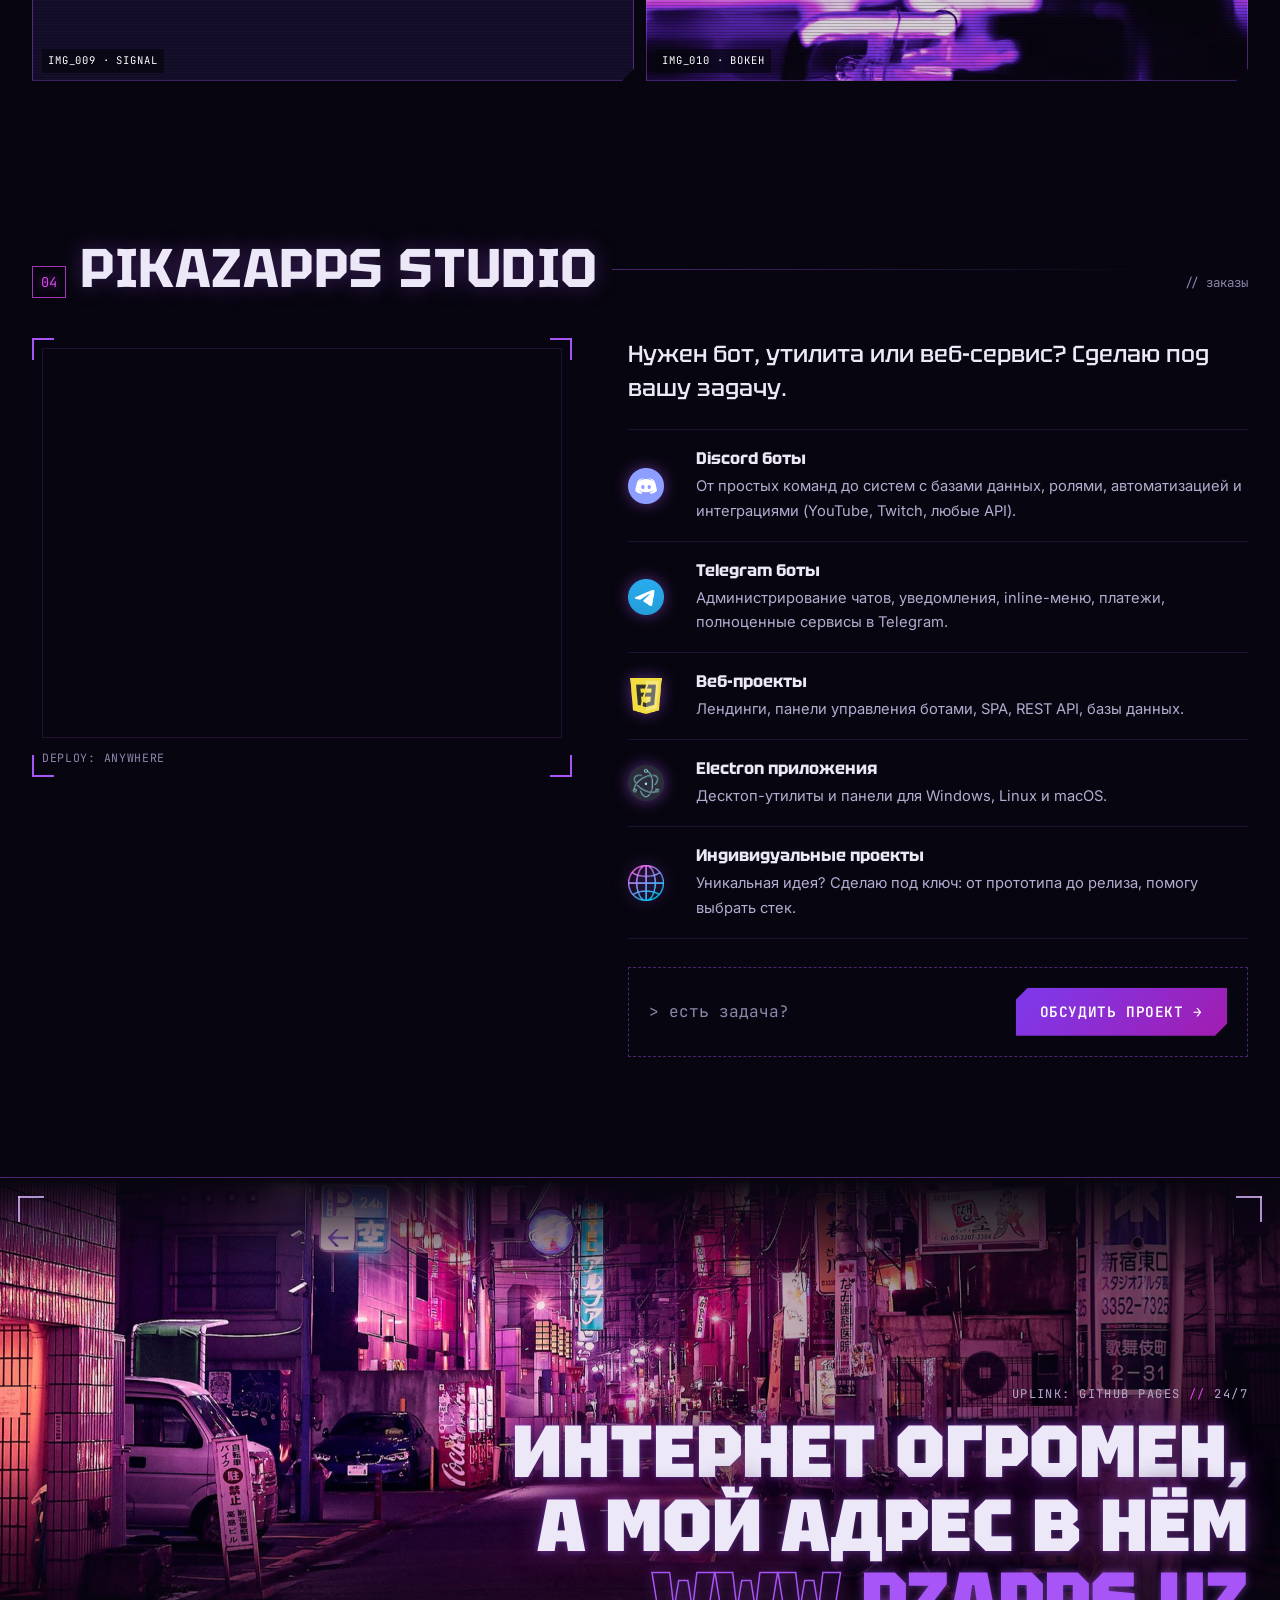
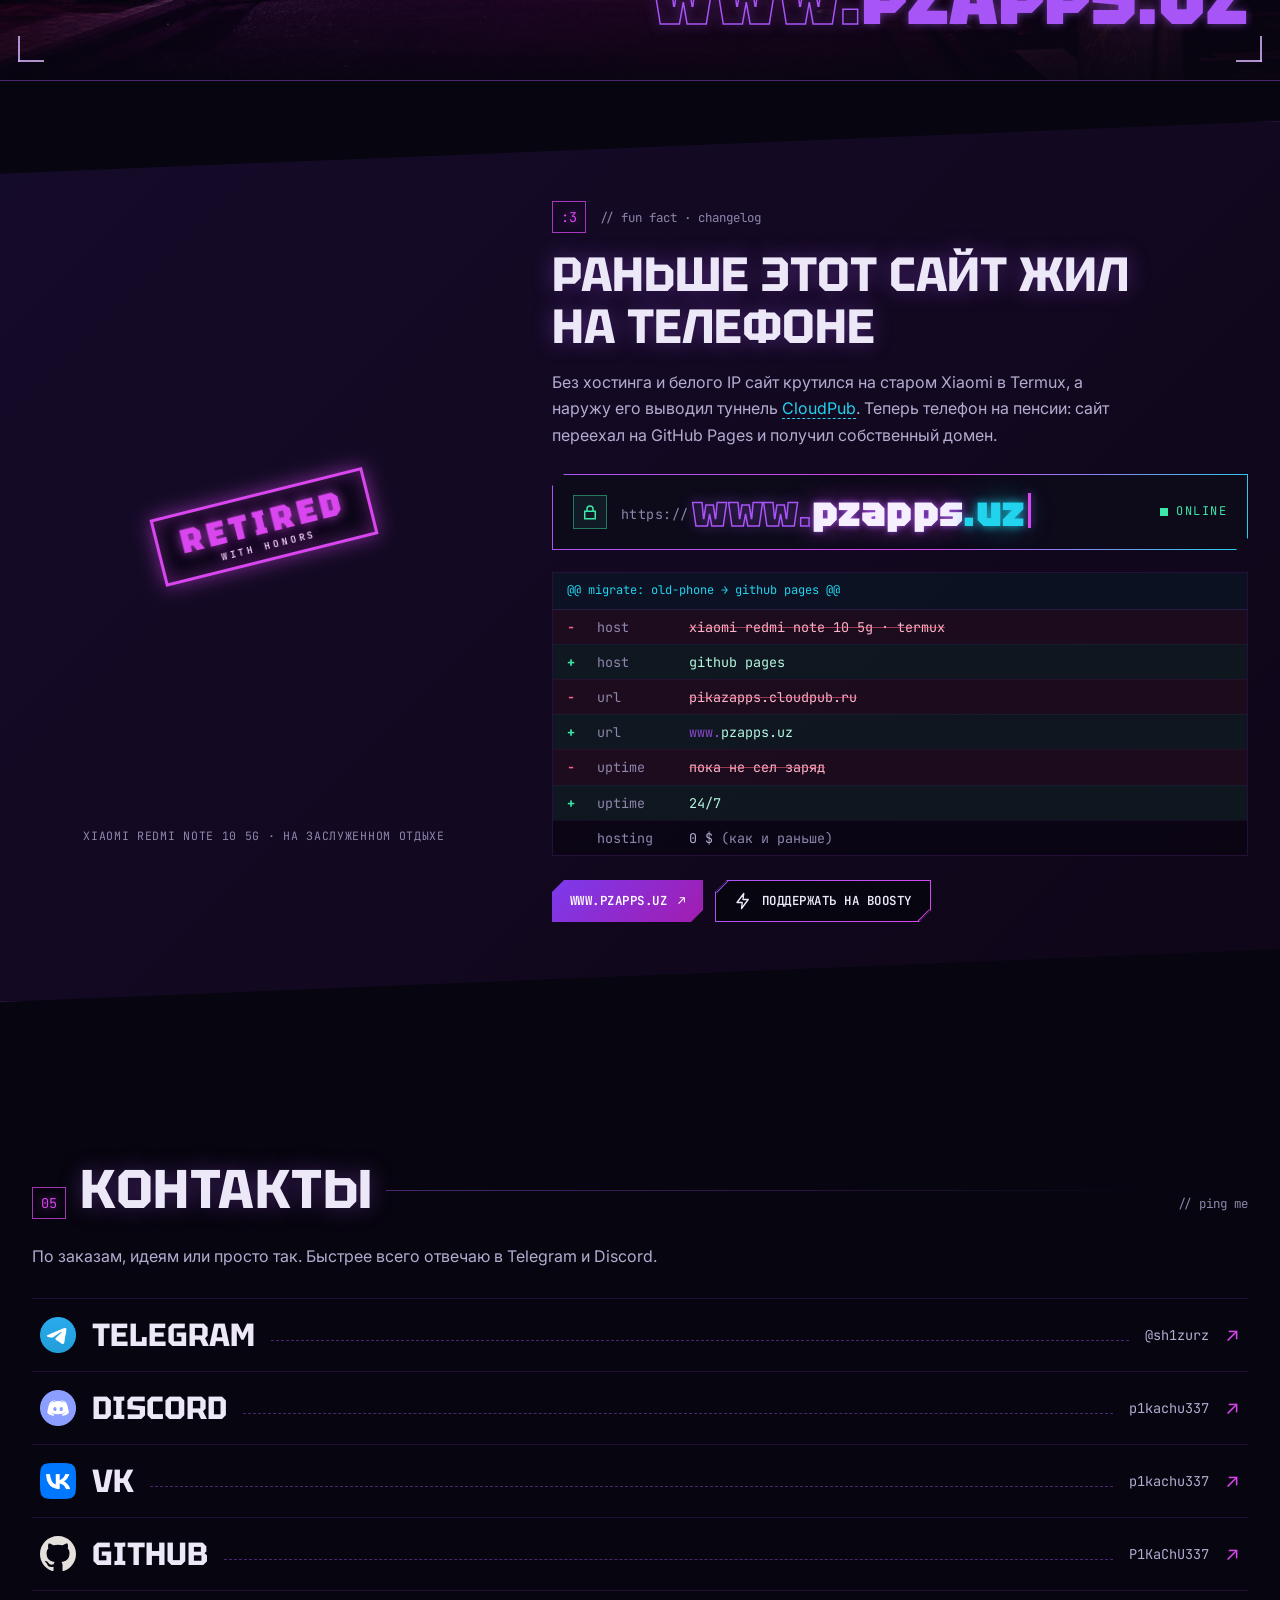
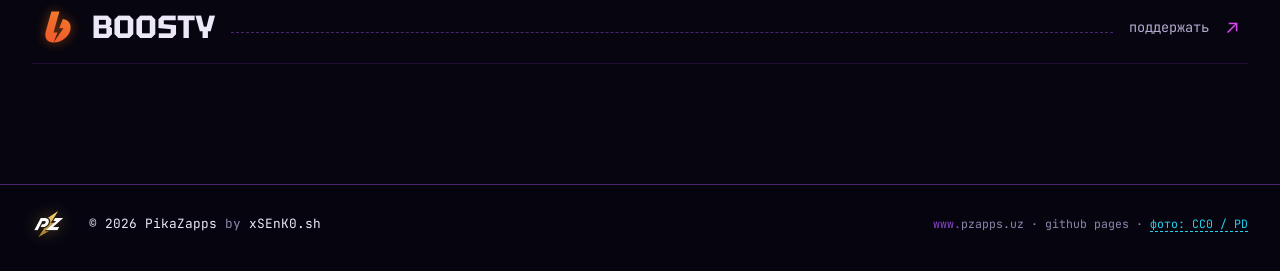
==== commit 66018522: "Switch to www.pzapps.uz and style the www. prefix - All links, og/twitter meta and canonical now poi" ====
--- a/index.html
+++ b/index.html
@@ -12,7 +12,7 @@
   <title>PikaZapps — xSEnK0.sh</title>
   <meta name="description" content="PikaZapps — проекты xSEnK0.sh: Discord и Telegram боты, автоматизация, Minecraft/OpenComputers, веб-инструменты и self-hosting." />
   <meta name="author" content="xSEnK0.sh (ex P1KaChU337 / Senko__)" />
-  <meta name="keywords" content="xSEnK0.sh, xSEnK0, PikaZapps, pzapps.uz, P1KaChU337, Senko__, проекты, Discord бот, Telegram бот, Minecraft, OpenComputers, Node.js, Lua, JavaScript, CloudPub, self-hosting, разработка, портфолио" />
+  <meta name="keywords" content="xSEnK0.sh, xSEnK0, PikaZapps, www.pzapps.uz, pzapps.uz, P1KaChU337, Senko__, проекты, Discord бот, Telegram бот, Minecraft, OpenComputers, Node.js, Lua, JavaScript, CloudPub, self-hosting, разработка, портфолио" />
   <meta name="robots" content="index, follow" />
   <meta name="language" content="ru" />
   <meta name="theme-color" content="#8b5cf6" />
@@ -21,17 +21,17 @@
   <!-- Open Graph -->
   <meta property="og:title" content="PikaZapps — проекты xSEnK0.sh" />
   <meta property="og:description" content="Витрина проектов xSEnK0.sh: Discord/Telegram боты, утилиты, Minecraft разработки, веб-инструменты." />
-  <meta property="og:image" content="https://pzapps.uz/assets/img/hero-960.webp" />
+  <meta property="og:image" content="https://www.pzapps.uz/assets/img/hero-960.webp" />
   <meta property="og:type" content="website" />
-  <meta property="og:url" content="https://pzapps.uz/" />
-  <link rel="canonical" href="https://pzapps.uz/" />
+  <meta property="og:url" content="https://www.pzapps.uz/" />
+  <link rel="canonical" href="https://www.pzapps.uz/" />
   <meta property="og:locale" content="ru_RU" />
 
   <!-- Twitter -->
   <meta name="twitter:card" content="summary_large_image" />
   <meta name="twitter:title" content="PikaZapps — проекты xSEnK0.sh" />
   <meta name="twitter:description" content="Инструменты, боты, Minecraft проекты, Node.js и Lua разработки." />
-  <meta name="twitter:image" content="https://pzapps.uz/assets/img/hero-960.webp" />
+  <meta name="twitter:image" content="https://www.pzapps.uz/assets/img/hero-960.webp" />
 
   <!-- Favicon -->
   <link rel="icon" href="assets/favicon.png" type="image/png" />
@@ -147,7 +147,7 @@
           </div>
           <div class="readout__cell">
             <dt>host</dt>
-            <dd>github pages · pzapps.uz</dd>
+            <dd>github pages · <span class="nowrap"><span class="www">www.</span>pzapps.uz</span></dd>
           </div>
           <div class="readout__cell readout__cell--wide">
             <dt>now_building</dt>
@@ -456,7 +456,7 @@
       <img class="band__img" src="assets/img/photos/ity.jpg" alt="" width="1024" height="669" loading="lazy" decoding="async" />
       <figcaption class="container band__inner">
         <span class="band__meta mono">uplink: github pages <span class="accent">//</span> 24/7</span>
-        <p class="band__text">интернет огромен,<br />а мой адрес в нём <span class="hl">pzapps.uz</span></p>
+        <p class="band__text">интернет огромен,<br />а мой адрес в нём <span class="hl nowrap"><span class="www">www.</span>pzapps.uz</span></p>
       </figcaption>
     </figure>
 
@@ -482,11 +482,11 @@
           </p>
 
           <!-- «адресная строка» с новым доменом -->
-          <a class="domain reveal" href="https://pzapps.uz" aria-label="Открыть pzapps.uz">
+          <a class="domain reveal" href="https://www.pzapps.uz" aria-label="Открыть www.pzapps.uz">
             <span class="domain__lock" aria-hidden="true">
               <svg viewBox="0 0 24 24"><rect x="5" y="11" width="14" height="10"/><path d="M8 11V8a4 4 0 0 1 8 0v3"/></svg>
             </span>
-            <span class="domain__url"><span class="domain__proto mono">https://</span>pzapps<span class="domain__tld">.uz</span><span class="domain__caret" aria-hidden="true"></span></span>
+            <span class="domain__url"><span class="domain__proto mono">https://</span><span class="www">www.</span>pzapps<span class="domain__tld">.uz</span><span class="domain__caret" aria-hidden="true"></span></span>
             <span class="domain__status mono"><span class="pulse" aria-hidden="true"></span>online</span>
           </a>
 
@@ -496,14 +496,14 @@
             <p class="diff__row diff__row--del" role="row"><span class="diff__sign" aria-label="было">-</span><span class="diff__key" role="cell">host</span><span role="cell">xiaomi redmi note 10 5g · termux</span></p>
             <p class="diff__row diff__row--add" role="row"><span class="diff__sign" aria-label="стало">+</span><span class="diff__key" role="cell">host</span><span role="cell">github pages</span></p>
             <p class="diff__row diff__row--del" role="row"><span class="diff__sign" aria-label="было">-</span><span class="diff__key" role="cell">url</span><span role="cell">pikazapps.cloudpub.ru</span></p>
-            <p class="diff__row diff__row--add" role="row"><span class="diff__sign" aria-label="стало">+</span><span class="diff__key" role="cell">url</span><span role="cell">pzapps.uz</span></p>
+            <p class="diff__row diff__row--add" role="row"><span class="diff__sign" aria-label="стало">+</span><span class="diff__key" role="cell">url</span><span role="cell"><span class="www">www.</span>pzapps.uz</span></p>
             <p class="diff__row diff__row--del" role="row"><span class="diff__sign" aria-label="было">-</span><span class="diff__key" role="cell">uptime</span><span role="cell">пока не сел заряд</span></p>
             <p class="diff__row diff__row--add" role="row"><span class="diff__sign" aria-label="стало">+</span><span class="diff__key" role="cell">uptime</span><span role="cell">24/7</span></p>
             <p class="diff__row" role="row"><span class="diff__sign"> </span><span class="diff__key" role="cell">hosting</span><span role="cell">0 $ <span class="muted">(как и раньше)</span></span></p>
           </div>
 
           <div class="fact__btns reveal">
-            <a class="btn btn--primary btn--sm" href="https://pzapps.uz">pzapps.uz <span aria-hidden="true">↗</span></a>
+            <a class="btn btn--primary btn--sm" href="https://www.pzapps.uz">www.pzapps.uz <span aria-hidden="true">↗</span></a>
             <a class="btn btn--ghost btn--sm" href="https://boosty.to/p1kachu337" target="_blank" rel="noopener">
               <svg class="icon" viewBox="0 0 24 24" aria-hidden="true"><path d="M13 2 4 14h7l-1 8 9-12h-7z"/></svg>
               Поддержать на Boosty
@@ -571,7 +571,7 @@
     <div class="container footer__inner mono">
       <img class="footer__logo" src="assets/pz_icon.png" alt="PikaZapps" width="69" height="52" loading="lazy" />
       <p>© <span id="year">2026</span> PikaZapps <span class="muted">by</span> xSEnK0.sh</p>
-      <p class="muted footer__host">pzapps.uz · github pages · <a class="link" href="assets/img/photos/CREDITS.md">фото: CC0 / PD</a></p>
+      <p class="muted footer__host"><span class="www">www.</span>pzapps.uz · github pages · <a class="link" href="assets/img/photos/CREDITS.md">фото: CC0 / PD</a></p>
     </div>
   </footer>
 
--- a/style.css
+++ b/style.css
@@ -561,6 +561,19 @@
 }
 .stamp small { font: 600 .6rem/1 var(--font-mono); letter-spacing: .3em; color: #f5d0fe; }
 
+/* «www.» в адресе: контурный неоновый текст (только обводка) */
+.www {
+  color: transparent;
+  -webkit-text-stroke: 1px var(--neon);
+  text-shadow: none;
+  filter: drop-shadow(0 0 6px rgba(168, 85, 247, .7));
+}
+.mono .www, .spec .www, .diff .www, .footer .www, .readout .www { /* в мелком моно-тексте обводка нечитаема — просто приглушаем */
+  color: var(--neon); -webkit-text-stroke: 0; filter: none; opacity: .85;
+}
+.nowrap { white-space: nowrap; }
+.band__text .www { -webkit-text-stroke-width: 1.5px; }
+
 /* «адресная строка» с доменом */
 .domain {
   position: relative;
@@ -579,12 +592,19 @@
 .domain__lock svg { width: 18px; height: 18px; fill: none; stroke: currentColor; stroke-width: 2; }
 .domain__url {
   flex: 1; min-width: 0;
-  font: 900 clamp(1.9rem, 8.5vw, 3.6rem)/1 var(--font-display);
+  font: 900 clamp(1.45rem, 6vw, 3rem)/1 var(--font-display);
   letter-spacing: .01em; color: #f5efff;
   text-shadow: var(--text-glow);
   white-space: nowrap;
 }
 .domain__proto { font-size: .32em; font-weight: 400; color: var(--text-mute); text-shadow: none; vertical-align: .55em; margin-right: .3em; }
+/* размер адреса подстраивается под ширину самой плашки, чтобы www.pzapps.uz всегда влезал целиком */
+@supports (container-type: inline-size) {
+  .domain { container-type: inline-size; }
+  .domain__url { font-size: clamp(1.3rem, calc((100cqi - 210px) / 10.6), 3.2rem); }
+  @media (max-width: 480px) { .domain__url { font-size: clamp(1.2rem, calc((100cqi - 100px) / 8.4), 2.4rem); } }
+}
+.domain__url .www { -webkit-text-stroke-width: 1.5px; margin-right: .02em; }
 .domain__tld { color: var(--cyan); text-shadow: 0 0 10px rgba(34, 211, 238, .8), 0 0 30px rgba(34, 211, 238, .4); }
 .domain__caret { display: inline-block; width: .08em; height: .85em; margin-left: .08em; vertical-align: -.05em; background: var(--magenta); box-shadow: var(--glow-sm); animation: blink 1s steps(1) infinite; }
 .domain__status { display: inline-flex; align-items: center; gap: 8px; font-size: .75rem; text-transform: uppercase; letter-spacing: .12em; color: var(--ok); }
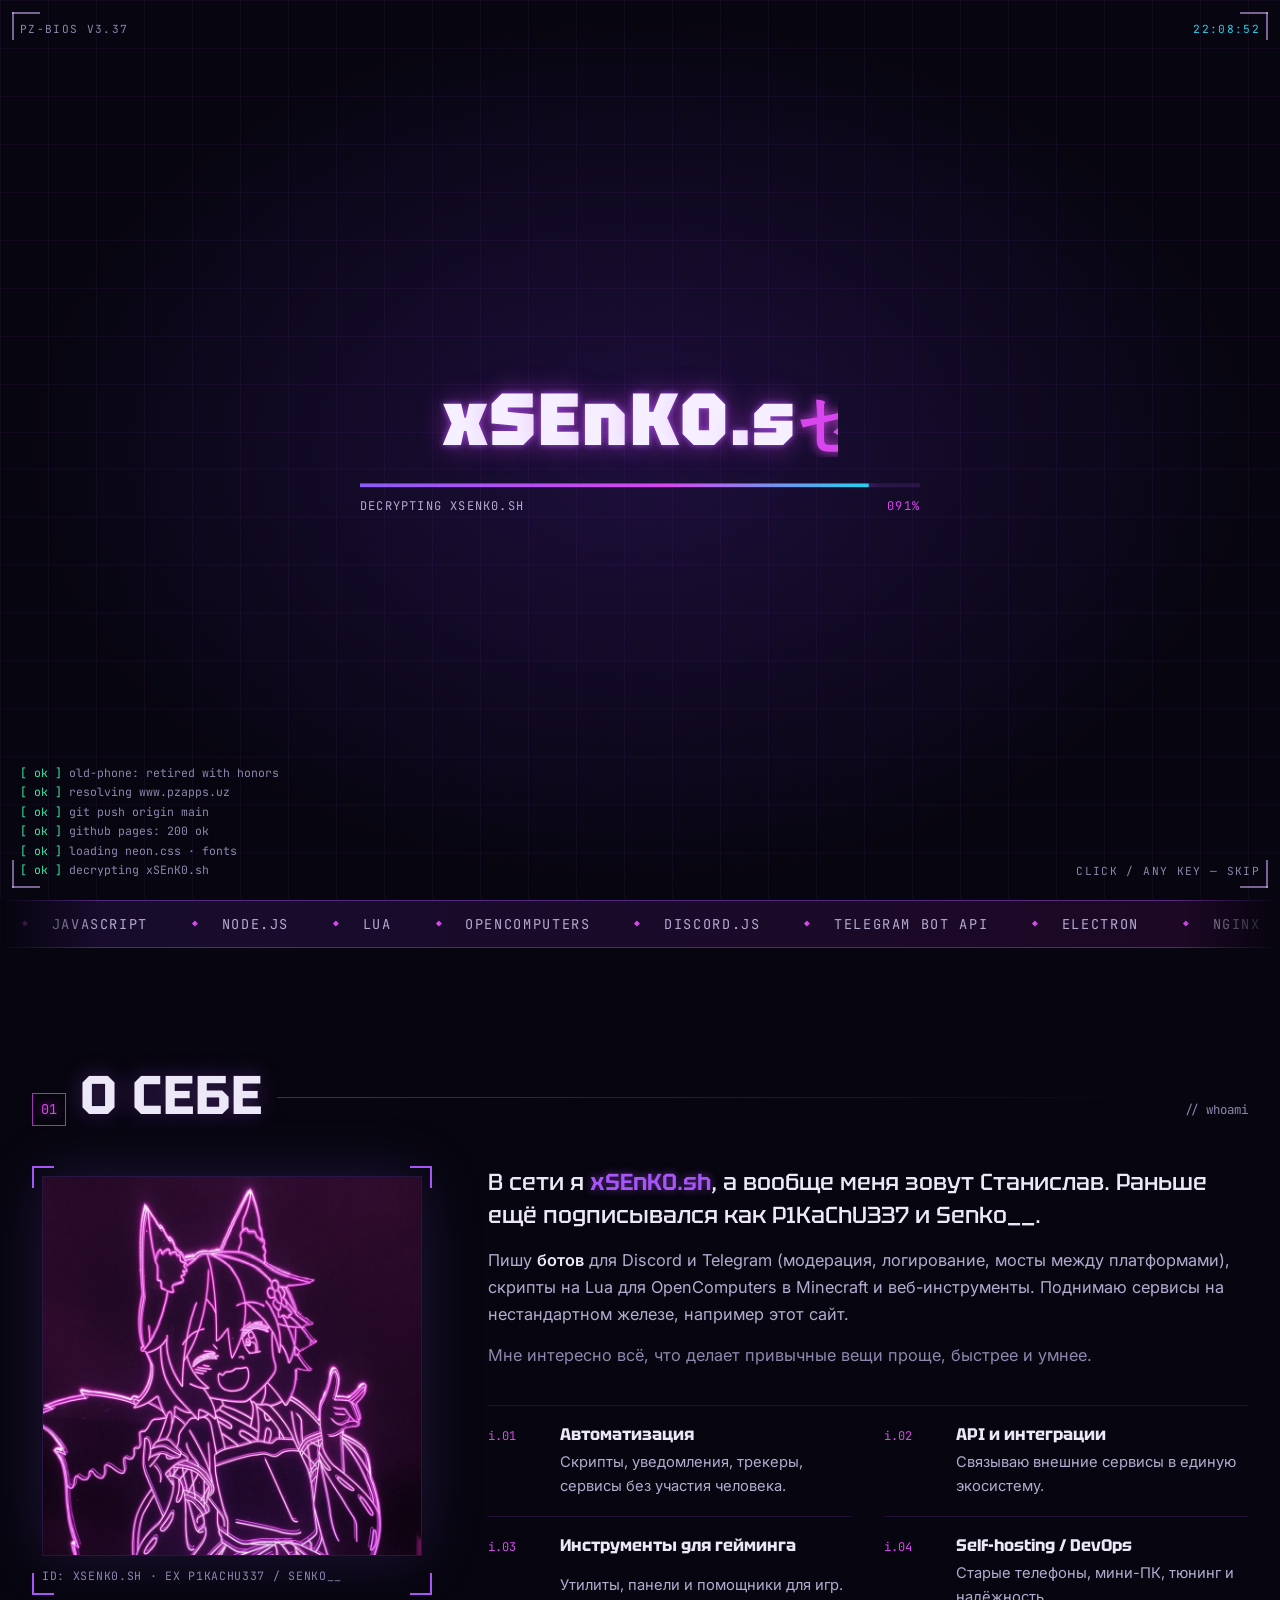
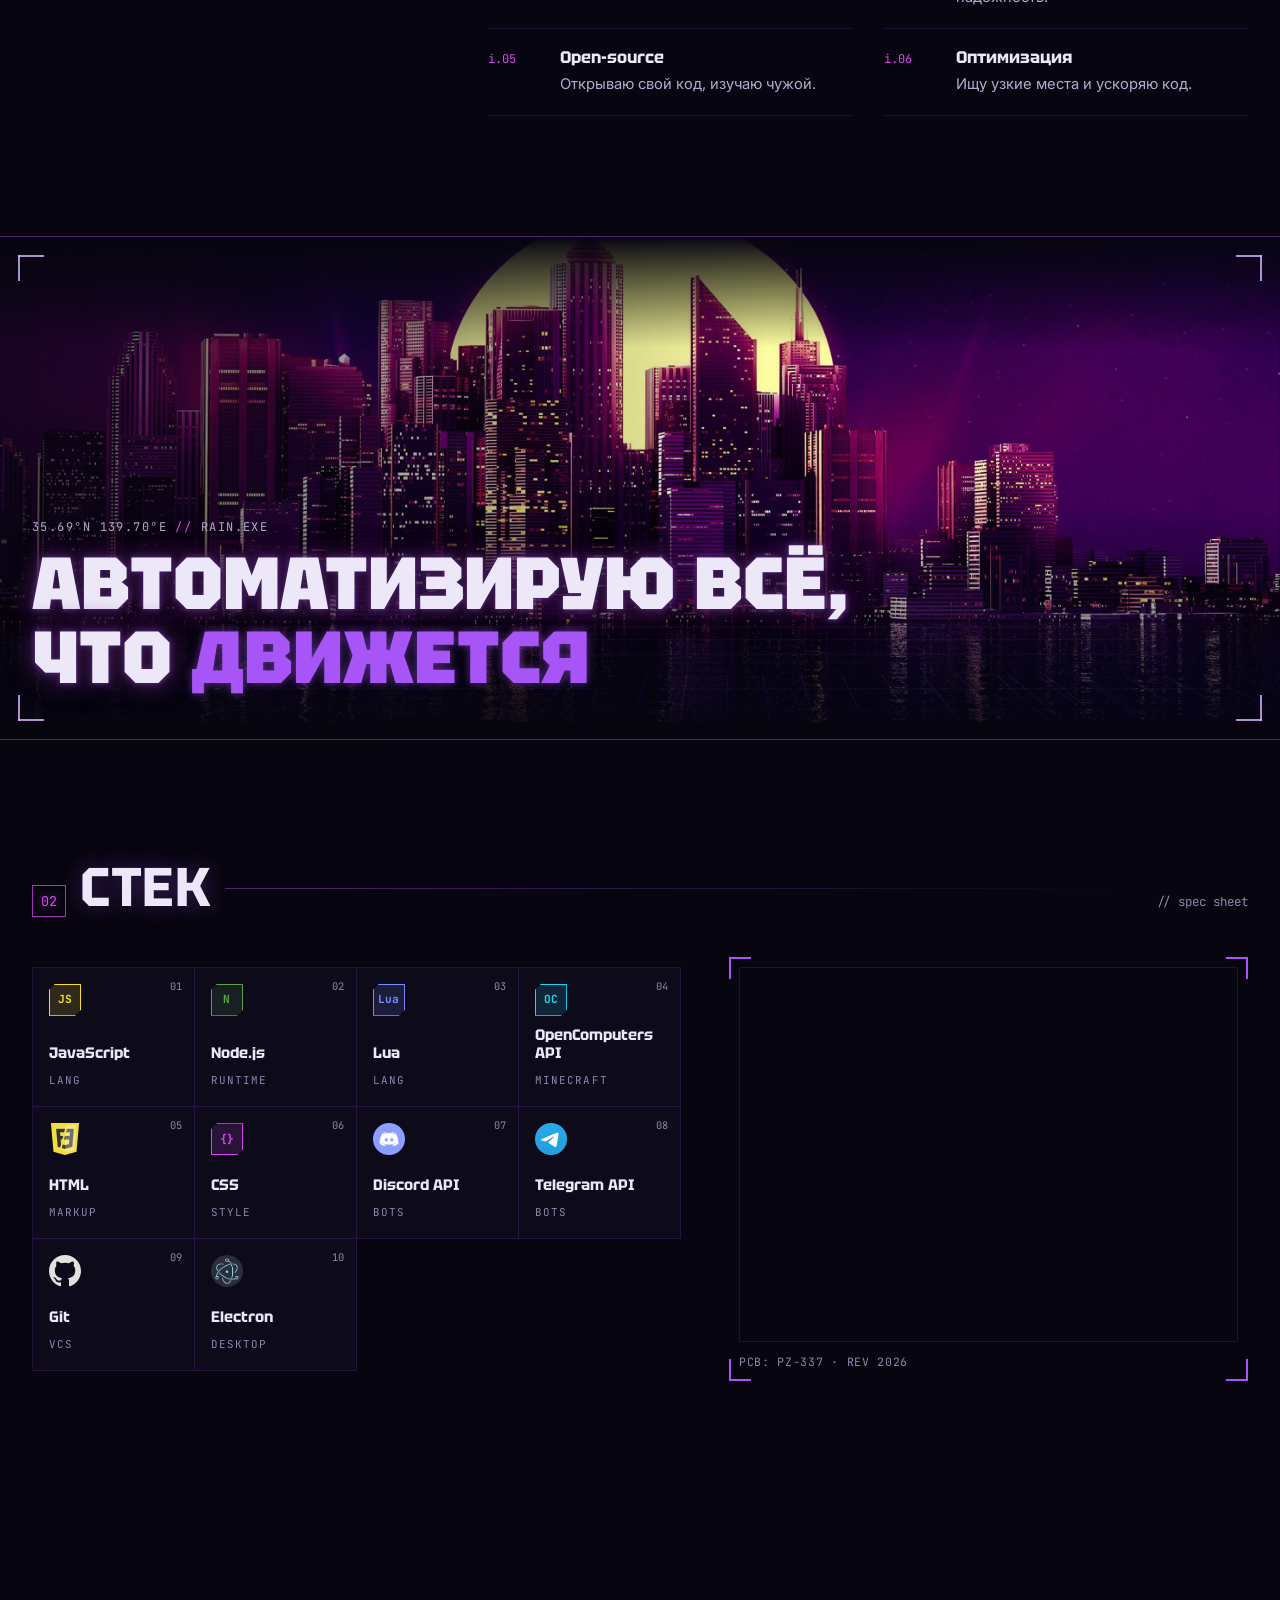
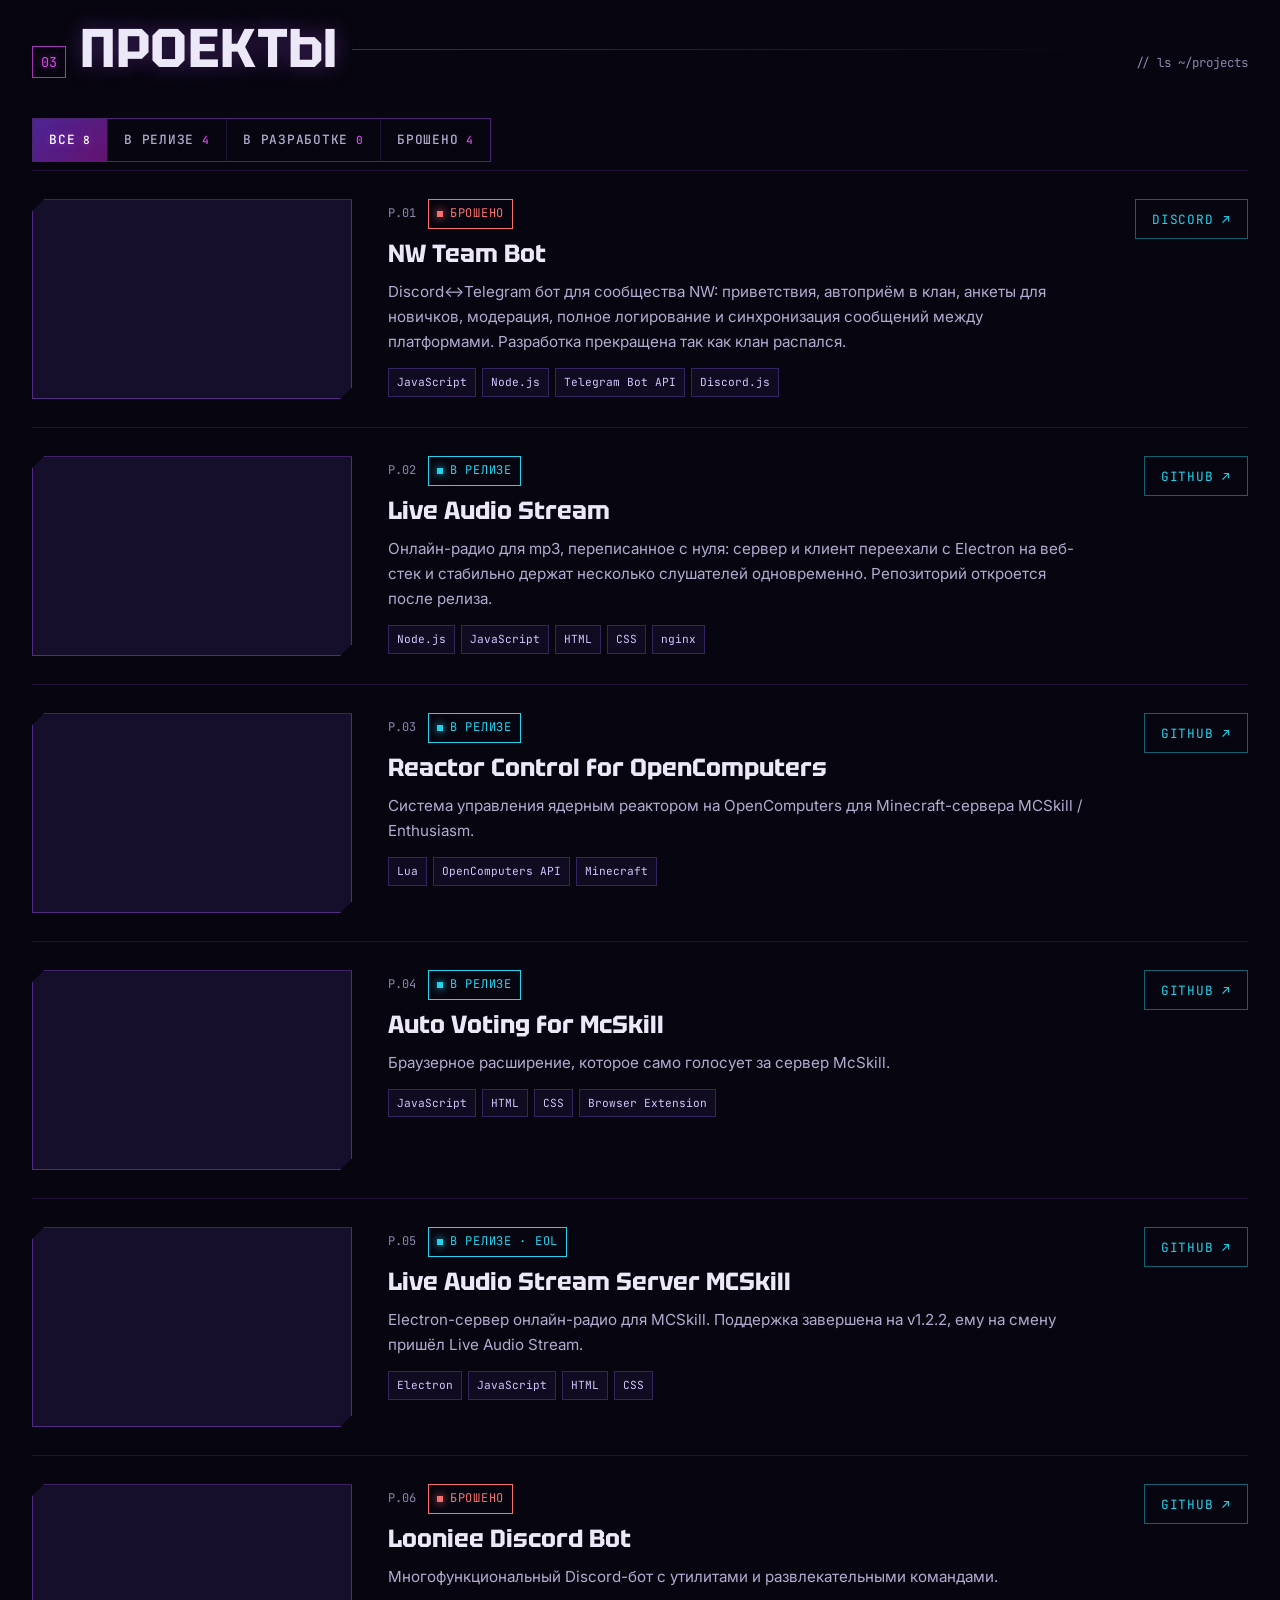
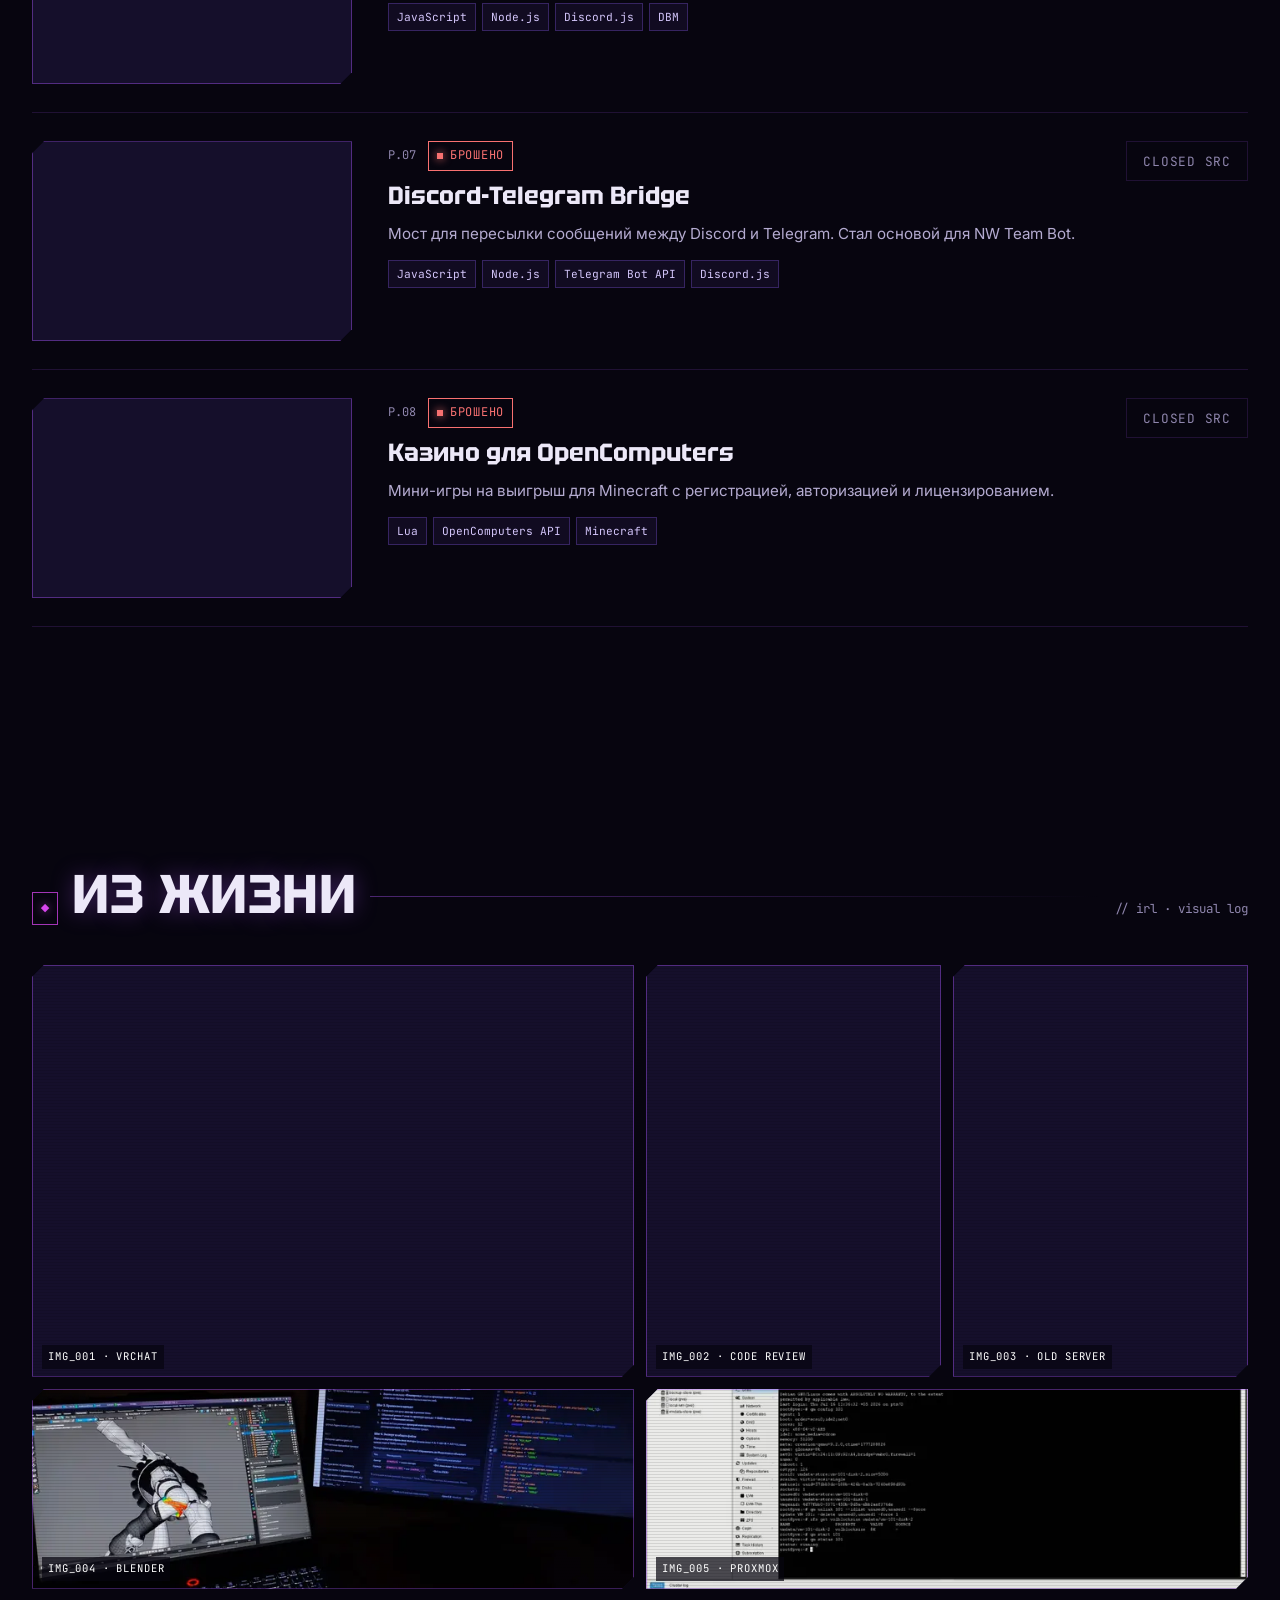
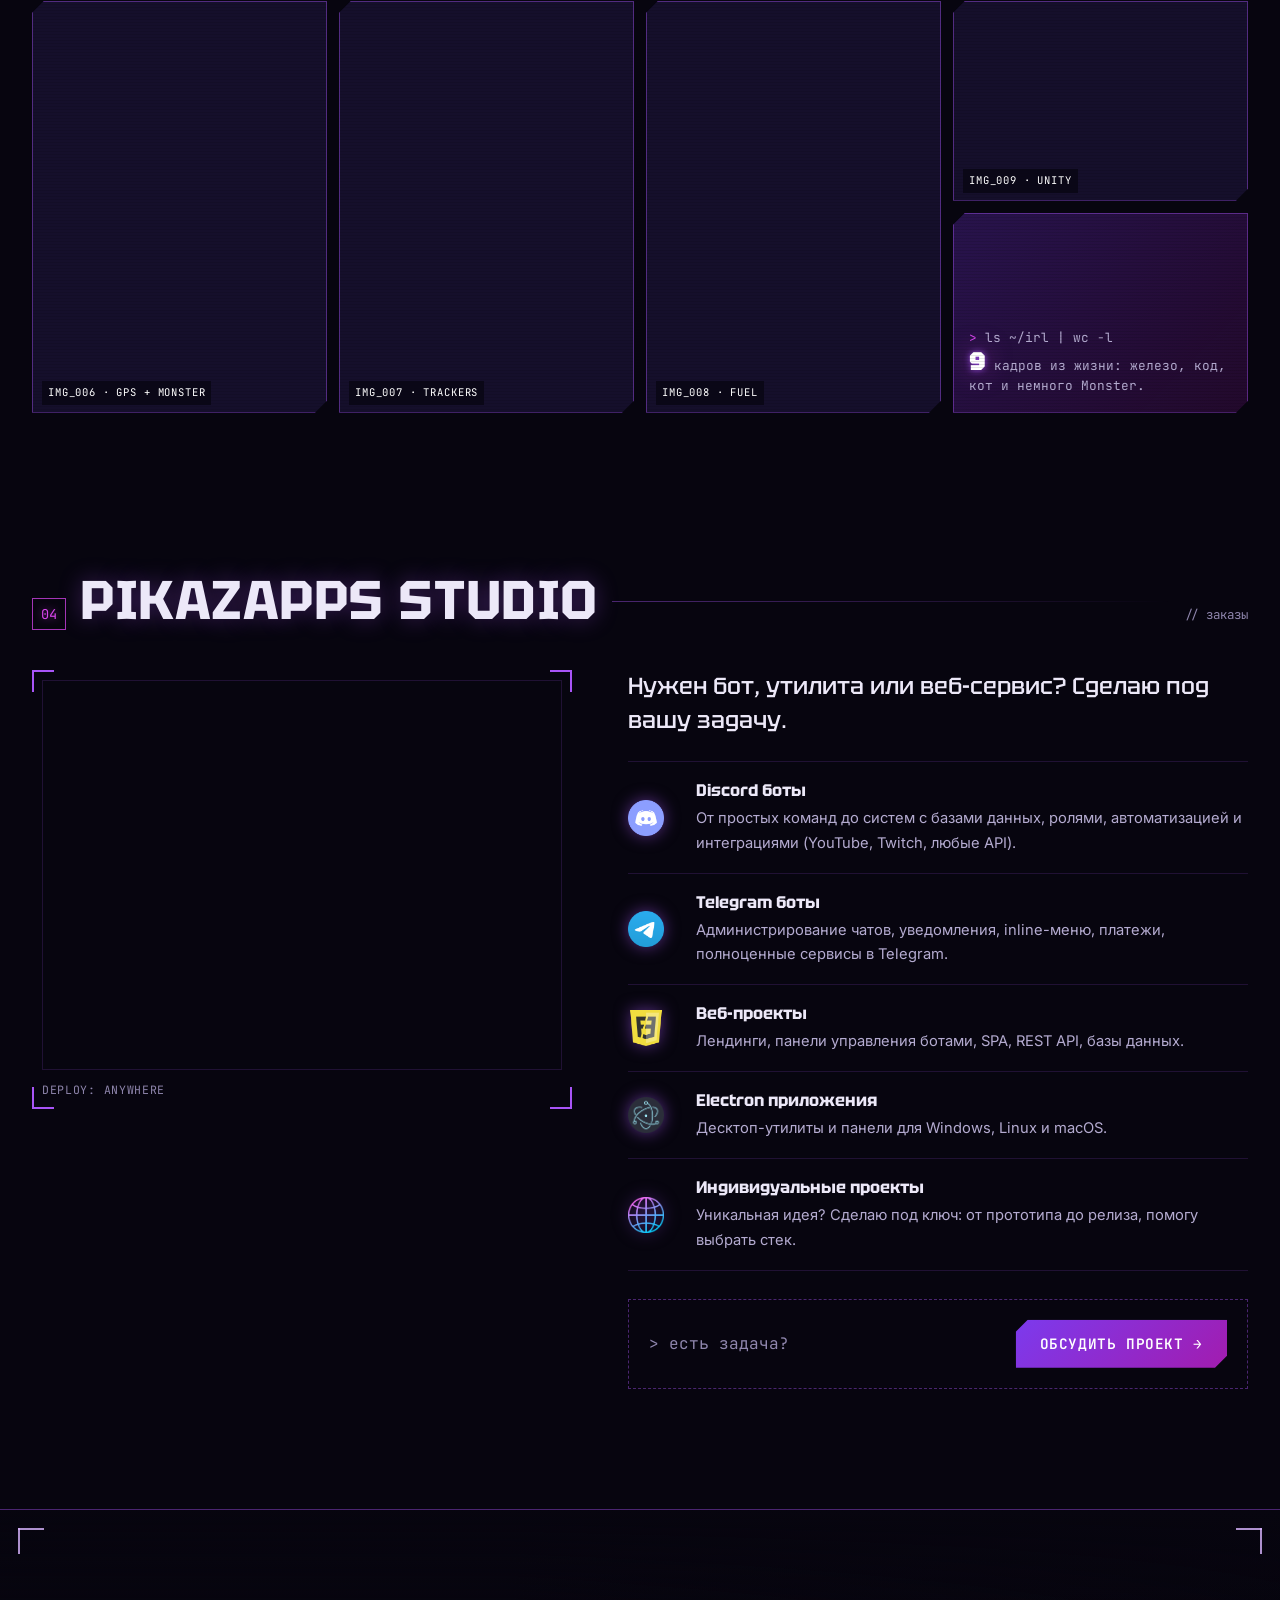
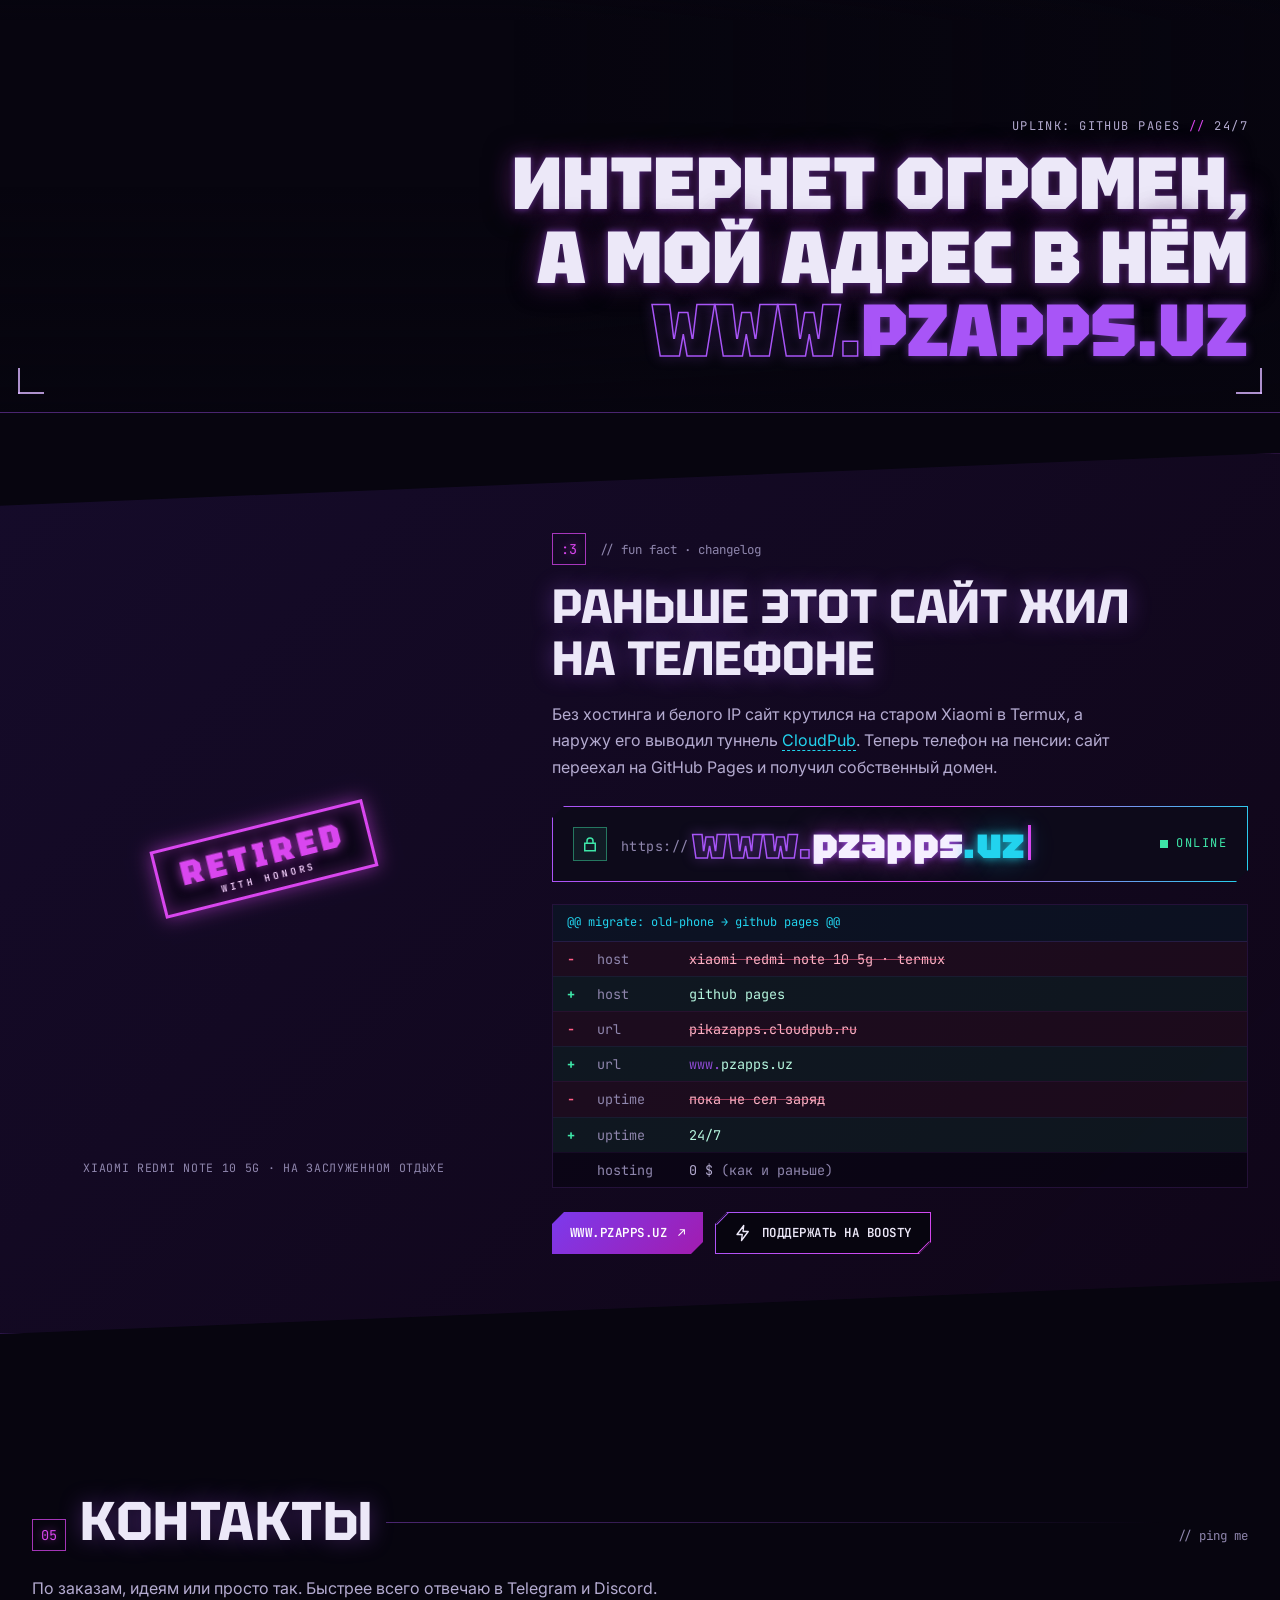
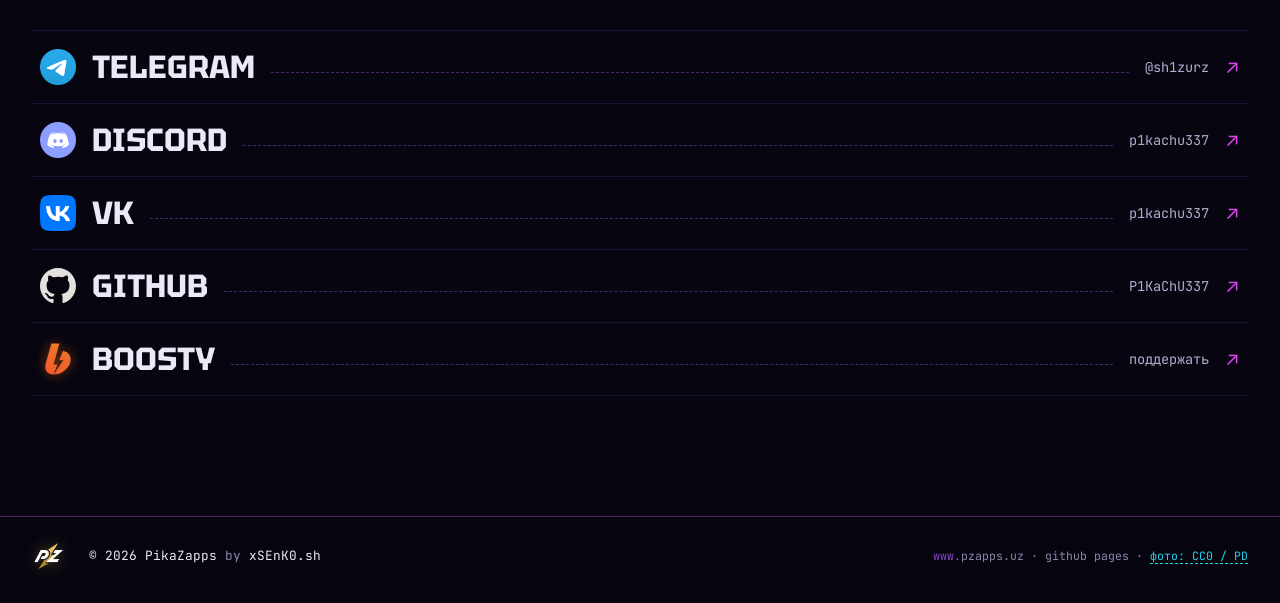
==== commit b1157243: "Replace stock moodboard with real-life photo gallery + lightbox - 'Из жизни' section: 9 personal pho" ====
--- a/index.html
+++ b/index.html
@@ -363,59 +363,99 @@
       </div>
     </section>
 
-    <!-- ===== ВИЗУАЛЬНЫЙ ЛОГ (мудборд) ===== -->
+    <!-- ===== ИЗ ЖИЗНИ (галерея реальных фото, просмотр — lightbox в main.js) ===== -->
     <section class="section section--tight" id="log" aria-labelledby="log-title">
       <div class="container">
         <header class="sec-head reveal">
           <span class="sec-head__idx mono">◆</span>
-          <h2 class="sec-head__title" id="log-title">Визуальный лог</h2>
+          <h2 class="sec-head__title" id="log-title">Из жизни</h2>
           <span class="sec-head__line" aria-hidden="true"></span>
-          <span class="sec-head__tag mono">// moodboard</span>
+          <span class="sec-head__tag mono">// irl · visual log</span>
         </header>
-        <ul class="bento">
+        <ul class="bento bento--life">
+          <li class="tile tile--w tile--h reveal">
+            <a class="tile__link" href="assets/img/life/avatar.webp" data-full="assets/img/life/avatar.webp" data-caption="Мой аватар в VRChat: собрал в Unity и залил через VRChat SDK. Upload Succeeded!" aria-label="Открыть фото: Аватар xChocoLat.sh в Unity: загрузка в VRChat прошла успешно">
+              <img src="assets/img/life/avatar-thumb.webp" alt="Аватар xChocoLat.sh в Unity: загрузка в VRChat прошла успешно" width="1280" height="800" loading="lazy" decoding="async" />
+              <span class="tile__cap mono">IMG_001 · vrchat</span>
+              <span class="tile__zoom" aria-hidden="true">⤢</span>
+            </a>
+          </li>
+          <li class="tile tile--h reveal">
+            <a class="tile__link" href="assets/img/life/cat.webp" data-full="assets/img/life/cat.webp" data-caption="Главный ревьюер проекта. Пропускает только код с вкусняшками." aria-label="Открыть фото: Чёрно-белый кот сидит на столе рядом с ноутбуком">
+              <img src="assets/img/life/cat-thumb.webp" alt="Чёрно-белый кот сидит на столе рядом с ноутбуком" width="1500" height="2000" loading="lazy" decoding="async" />
+              <span class="tile__cap mono">IMG_002 · code review</span>
+              <span class="tile__zoom" aria-hidden="true">⤢</span>
+            </a>
+          </li>
+          <li class="tile tile--h reveal">
+            <a class="tile__link" href="assets/img/life/phone-guts.webp" data-full="assets/img/life/phone-guts.webp" data-caption="Тот самый телефон-сервер: без аккумулятора, на самодельной обманке вместо АКБ." aria-label="Открыть фото: Разобранный смартфон без аккумулятора, вместо АКБ самодельная обманка на проводах">
+              <img src="assets/img/life/phone-guts-thumb.webp" alt="Разобранный смартфон без аккумулятора, вместо АКБ самодельная обманка на проводах" width="1500" height="2000" loading="lazy" decoding="async" />
+              <span class="tile__cap mono">IMG_003 · old server</span>
+              <span class="tile__zoom" aria-hidden="true">⤢</span>
+            </a>
+          </li>
           <li class="tile tile--w reveal">
-            <img src="assets/img/photos/neon-ring.webp" alt="неоновое кольцо" width="960" height="640" loading="lazy" decoding="async" />
-            <span class="tile__cap mono">IMG_001 · neon</span>
+            <a class="tile__link" href="assets/img/life/blender.webp" data-full="assets/img/life/blender.webp" data-caption="Blender: примеряю одежду на аватар, на втором мониторе Python-скрипт для привязки костей." aria-label="Открыть фото: Ноутбук с открытым Blender: примерка одежды на 3D-аватар, рядом монитор со скриптом">
+              <img src="assets/img/life/blender-thumb.webp" alt="Ноутбук с открытым Blender: примерка одежды на 3D-аватар, рядом монитор со скриптом" width="2000" height="1500" loading="lazy" decoding="async" />
+              <span class="tile__cap mono">IMG_004 · blender</span>
+              <span class="tile__zoom" aria-hidden="true">⤢</span>
+            </a>
+          </li>
+          <li class="tile tile--w reveal">
+            <a class="tile__link" href="assets/img/life/proxmox.webp" data-full="assets/img/life/proxmox.webp" data-caption="Proxmox: восстановил VM и поднял её обратно, status: running." aria-label="Открыть фото: Консоль Proxmox VE: восстановление и запуск виртуальной машины">
+              <img src="assets/img/life/proxmox-thumb.webp" alt="Консоль Proxmox VE: восстановление и запуск виртуальной машины" width="1280" height="637" loading="lazy" decoding="async" />
+              <span class="tile__cap mono">IMG_005 · proxmox</span>
+              <span class="tile__zoom" aria-hidden="true">⤢</span>
+            </a>
           </li>
           <li class="tile tile--h reveal">
-            <img src="assets/img/photos/servers.webp" alt="серверные стойки" width="680" height="1024" loading="lazy" decoding="async" />
-            <span class="tile__cap mono">IMG_002 · rack</span>
-          </li>
-          <li class="tile reveal">
-            <img src="assets/img/photos/keyboard.webp" alt="клавиатура в темноте" width="1024" height="768" loading="lazy" decoding="async" />
-            <span class="tile__cap mono">IMG_003 · input</span>
-          </li>
-          <li class="tile reveal">
-            <img src="assets/img/photos/chip.webp" alt="микросхема на плате" width="1024" height="679" loading="lazy" decoding="async" />
-            <span class="tile__cap mono">IMG_004 · pcb</span>
-          </li>
-          <li class="tile tile--w reveal">
-            <img src="assets/img/photos/aerial.webp" alt="аэрофото города" width="960" height="540" loading="lazy" decoding="async" />
-            <span class="tile__cap mono">IMG_005 · city</span>
-          </li>
-          <li class="tile reveal">
-            <img src="assets/img/photos/old-phones.webp" alt="коллекция старых телефонов" width="1024" height="768" loading="lazy" decoding="async" />
-            <span class="tile__cap mono">IMG_006 · legacy</span>
-          </li>
-          <li class="tile tile--w reveal">
-            <img src="assets/img/photos/neon-arrow.webp" alt="неоновая стрелка" width="960" height="647" loading="lazy" decoding="async" />
-            <span class="tile__cap mono">IMG_007 · nails</span>
-          </li>
-          <li class="tile reveal">
-            <img src="assets/img/photos/garage.webp" alt="въезд в ночной паркинг" width="960" height="637" loading="lazy" decoding="async" />
-            <span class="tile__cap mono">IMG_008 · entry</span>
-          </li>
-          <li class="tile tile--w reveal">
-            <img src="assets/img/photos/trails.webp" alt="световые следы" width="1024" height="683" loading="lazy" decoding="async" />
-            <span class="tile__cap mono">IMG_009 · signal</span>
-          </li>
-          <li class="tile tile--w reveal">
-            <img src="assets/img/photos/bokeh.webp" alt="размытые неоновые огни" width="960" height="640" loading="lazy" decoding="async" />
-            <span class="tile__cap mono">IMG_010 · bokeh</span>
+            <a class="tile__link" href="assets/img/life/glonass.webp" data-full="assets/img/life/glonass.webp" data-caption="Настраиваю систему мониторинга GPS-трекеров. Топливо: Monster Ultra." aria-label="Открыть фото: Банка Monster Ultra на фоне ноутбука с системой мониторинга GPS-трекеров">
+              <img src="assets/img/life/glonass-thumb.webp" alt="Банка Monster Ultra на фоне ноутбука с системой мониторинга GPS-трекеров" width="1500" height="2000" loading="lazy" decoding="async" />
+              <span class="tile__cap mono">IMG_006 · gps + monster</span>
+              <span class="tile__zoom" aria-hidden="true">⤢</span>
+            </a>
+          </li>
+          <li class="tile tile--h reveal">
+            <a class="tile__link" href="assets/img/life/trackers.webp" data-full="assets/img/life/trackers.webp" data-caption="Мои трекеры на LSM6DSR: платы в корпусах, зарядная станция, 3D-печатные крепления и ремни." aria-label="Открыть фото: Самосборные трекеры на LSM6DSR, зарядная станция, 3D-печатные крепления и ремни">
+              <img src="assets/img/life/trackers-thumb.webp" alt="Самосборные трекеры на LSM6DSR, зарядная станция, 3D-печатные крепления и ремни" width="1125" height="1500" loading="lazy" decoding="async" />
+              <span class="tile__cap mono">IMG_007 · trackers</span>
+              <span class="tile__zoom" aria-hidden="true">⤢</span>
+            </a>
+          </li>
+          <li class="tile tile--h reveal">
+            <a class="tile__link" href="assets/img/life/monsters.webp" data-full="assets/img/life/monsters.webp" data-caption="Велосипед и два Monster: заправка перед следующим коммитом." aria-label="Открыть фото: Две банки Monster в руке на фоне руля велосипеда">
+              <img src="assets/img/life/monsters-thumb.webp" alt="Две банки Monster в руке на фоне руля велосипеда" width="1500" height="2000" loading="lazy" decoding="async" />
+              <span class="tile__cap mono">IMG_008 · fuel</span>
+              <span class="tile__zoom" aria-hidden="true">⤢</span>
+            </a>
+          </li>
+          <li class="tile  reveal">
+            <a class="tile__link" href="assets/img/life/vrchat-sdk.webp" data-full="assets/img/life/vrchat-sdk.webp" data-caption="Unity + VRChat SDK на Linux: новый проект, первые шаги." aria-label="Открыть фото: Экран ноутбука: Unity с окном VRChat SDK">
+              <img src="assets/img/life/vrchat-sdk-thumb.webp" alt="Экран ноутбука: Unity с окном VRChat SDK" width="2000" height="1500" loading="lazy" decoding="async" />
+              <span class="tile__cap mono">IMG_009 · unity</span>
+              <span class="tile__zoom" aria-hidden="true">⤢</span>
+            </a>
+          </li>
+          <li class="tile tile--note reveal">
+            <p class="mono"><span class="accent">&gt;</span> ls ~/irl | wc -l<br /><b>9</b> кадров из жизни: железо, код, кот и немного Monster.</p>
           </li>
         </ul>
       </div>
     </section>
+
+    <!-- просмотр фото на весь экран -->
+    <div class="lightbox" id="lightbox" role="dialog" aria-modal="true" aria-label="Просмотр фото" hidden>
+      <figure class="lightbox__frame">
+        <img class="lightbox__img" alt="" />
+        <figcaption class="lightbox__cap">
+          <span class="lightbox__count mono"></span>
+          <span class="lightbox__text"></span>
+        </figcaption>
+      </figure>
+      <button class="lightbox__btn lightbox__btn--prev" type="button" aria-label="Предыдущее фото">‹</button>
+      <button class="lightbox__btn lightbox__btn--next" type="button" aria-label="Следующее фото">›</button>
+      <button class="lightbox__btn lightbox__btn--close" type="button" aria-label="Закрыть">✕</button>
+    </div>
 
     <!-- ===== 04 PIKAZAPPS STUDIO ===== -->
     <section class="section" id="studio" aria-labelledby="studio-title">
--- a/style.css
+++ b/style.css
@@ -705,6 +705,72 @@
 .tile:hover img { transform: scale(1.07); filter: brightness(1.08) saturate(1.3); }
 .tile:hover::after { box-shadow: inset 0 0 0 1px var(--magenta), inset 0 0 40px rgba(217, 70, 239, .35); }
 
+/* галерея реальных фото «Из жизни» */
+.bento--life { grid-auto-rows: 150px; }
+@media (min-width: 760px) { .bento--life { grid-auto-rows: 200px; } }
+@media (min-width: 1800px) { .bento--life { grid-auto-rows: 260px; } }
+.tile__link { position: absolute; inset: 0; display: block; cursor: zoom-in; }
+.tile__link:focus-visible { outline-offset: -4px; }
+.bento--life .tile img { filter: brightness(.92); }
+.bento--life .tile::after { background: repeating-linear-gradient(0deg, rgba(0, 0, 0, .1) 0 1px, transparent 1px 3px); }
+.bento--life .tile:hover img { filter: brightness(1.04) saturate(1.08); }
+.tile__zoom {
+  position: absolute; top: 10px; right: 10px; z-index: 1;
+  width: 30px; height: 30px; display: grid; place-items: center;
+  font-size: .95rem; color: #fff; background: rgba(7, 5, 15, .65);
+  border: 1px solid var(--line-strong);
+  opacity: 0; transform: translateY(-4px); transition: opacity var(--t), transform var(--t) var(--ease);
+}
+.tile:hover .tile__zoom, .tile__link:focus-visible .tile__zoom { opacity: 1; transform: none; }
+@media (hover: none) { .tile__zoom { opacity: .85; transform: none; } }
+.tile--note { display: flex; align-items: flex-end; padding: 16px; background: linear-gradient(135deg, rgba(124, 58, 237, .28), rgba(162, 28, 175, .18)); }
+.tile--note p { font-size: .8rem; line-height: 1.6; color: var(--text-dim); }
+.tile--note b { font: 900 1.6rem/1 var(--font-display); color: #fff; text-shadow: var(--text-glow); }
+
+/* просмотр фото (lightbox) */
+.lightbox {
+  position: fixed; inset: 0; z-index: 150;
+  display: grid; place-items: center;
+  padding: 56px 64px;
+  background: rgba(7, 5, 15, .94);
+  -webkit-backdrop-filter: blur(8px); backdrop-filter: blur(8px);
+  opacity: 0; transition: opacity .25s;
+}
+.lightbox[hidden] { display: none; }
+.lightbox.is-open { opacity: 1; }
+.lightbox__frame { display: grid; justify-items: center; gap: 14px; max-width: 100%; max-height: 100%; margin: 0; }
+.lightbox__img {
+  max-width: min(100%, 1600px); max-height: calc(100vh - 170px); max-height: calc(100dvh - 170px);
+  width: auto; height: auto; object-fit: contain;
+  border: 1px solid var(--line-strong);
+  box-shadow: 0 0 40px rgba(139, 92, 246, .35);
+  transition: opacity .2s, transform .25s var(--ease);
+}
+.lightbox__img.is-loading { opacity: .25; transform: scale(.985); }
+.lightbox__cap { display: flex; align-items: baseline; gap: 14px; max-width: 70ch; text-align: left; color: var(--text-dim); font-size: .92rem; }
+.lightbox__count { flex: none; color: var(--magenta); font-size: .78rem; letter-spacing: .1em; }
+.lightbox__btn {
+  position: absolute; display: grid; place-items: center;
+  width: 48px; height: 48px; padding: 0; cursor: pointer;
+  font: 400 1.6rem/1 var(--font-mono); color: #fff;
+  background: rgba(21, 16, 42, .85); border: 1px solid var(--line-strong);
+  clip-path: polygon(8px 0, 100% 0, 100% calc(100% - 8px), calc(100% - 8px) 100%, 0 100%, 0 8px);
+  transition: background var(--t), color var(--t);
+}
+.lightbox__btn:hover { background: var(--neon-2); }
+.lightbox__btn--prev { left: 10px; top: 50%; transform: translateY(-50%); }
+.lightbox__btn--next { right: 10px; top: 50%; transform: translateY(-50%); }
+.lightbox__btn--close { right: 10px; top: 10px; font-size: 1.1rem; }
+@media (max-width: 640px) {
+  .lightbox { padding: 60px 8px 76px; }
+  .lightbox__img { max-height: calc(100dvh - 200px); }
+  .lightbox__btn--prev, .lightbox__btn--next { top: auto; bottom: 14px; transform: none; }
+  .lightbox__btn--prev { left: calc(50% - 58px); }
+  .lightbox__btn--next { right: calc(50% - 58px); }
+  .lightbox__cap { flex-direction: column; gap: 4px; padding-inline: 8px; font-size: .85rem; }
+}
+.lightbox-open { overflow: hidden; }
+
 /* фон секции контактов */
 .section--contacts { position: relative; isolation: isolate; overflow: hidden; }
 .section__bgimg {
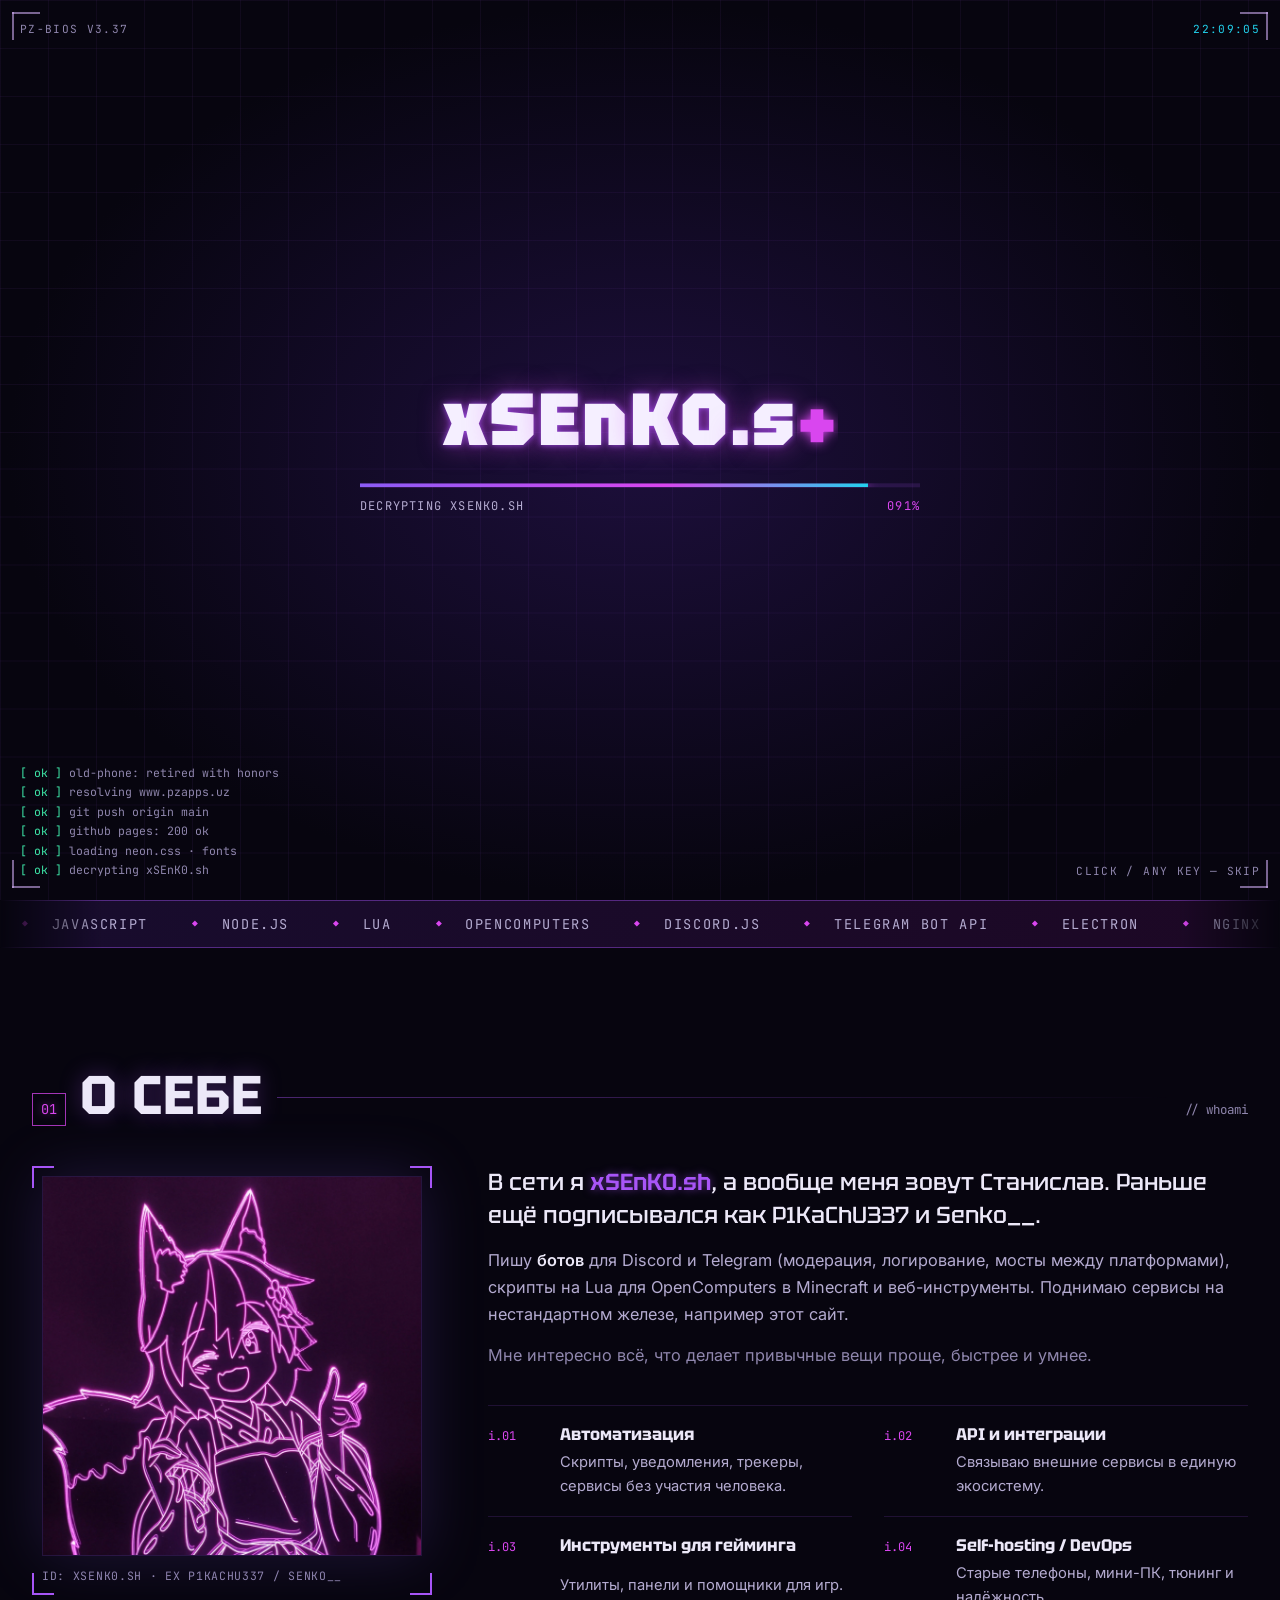
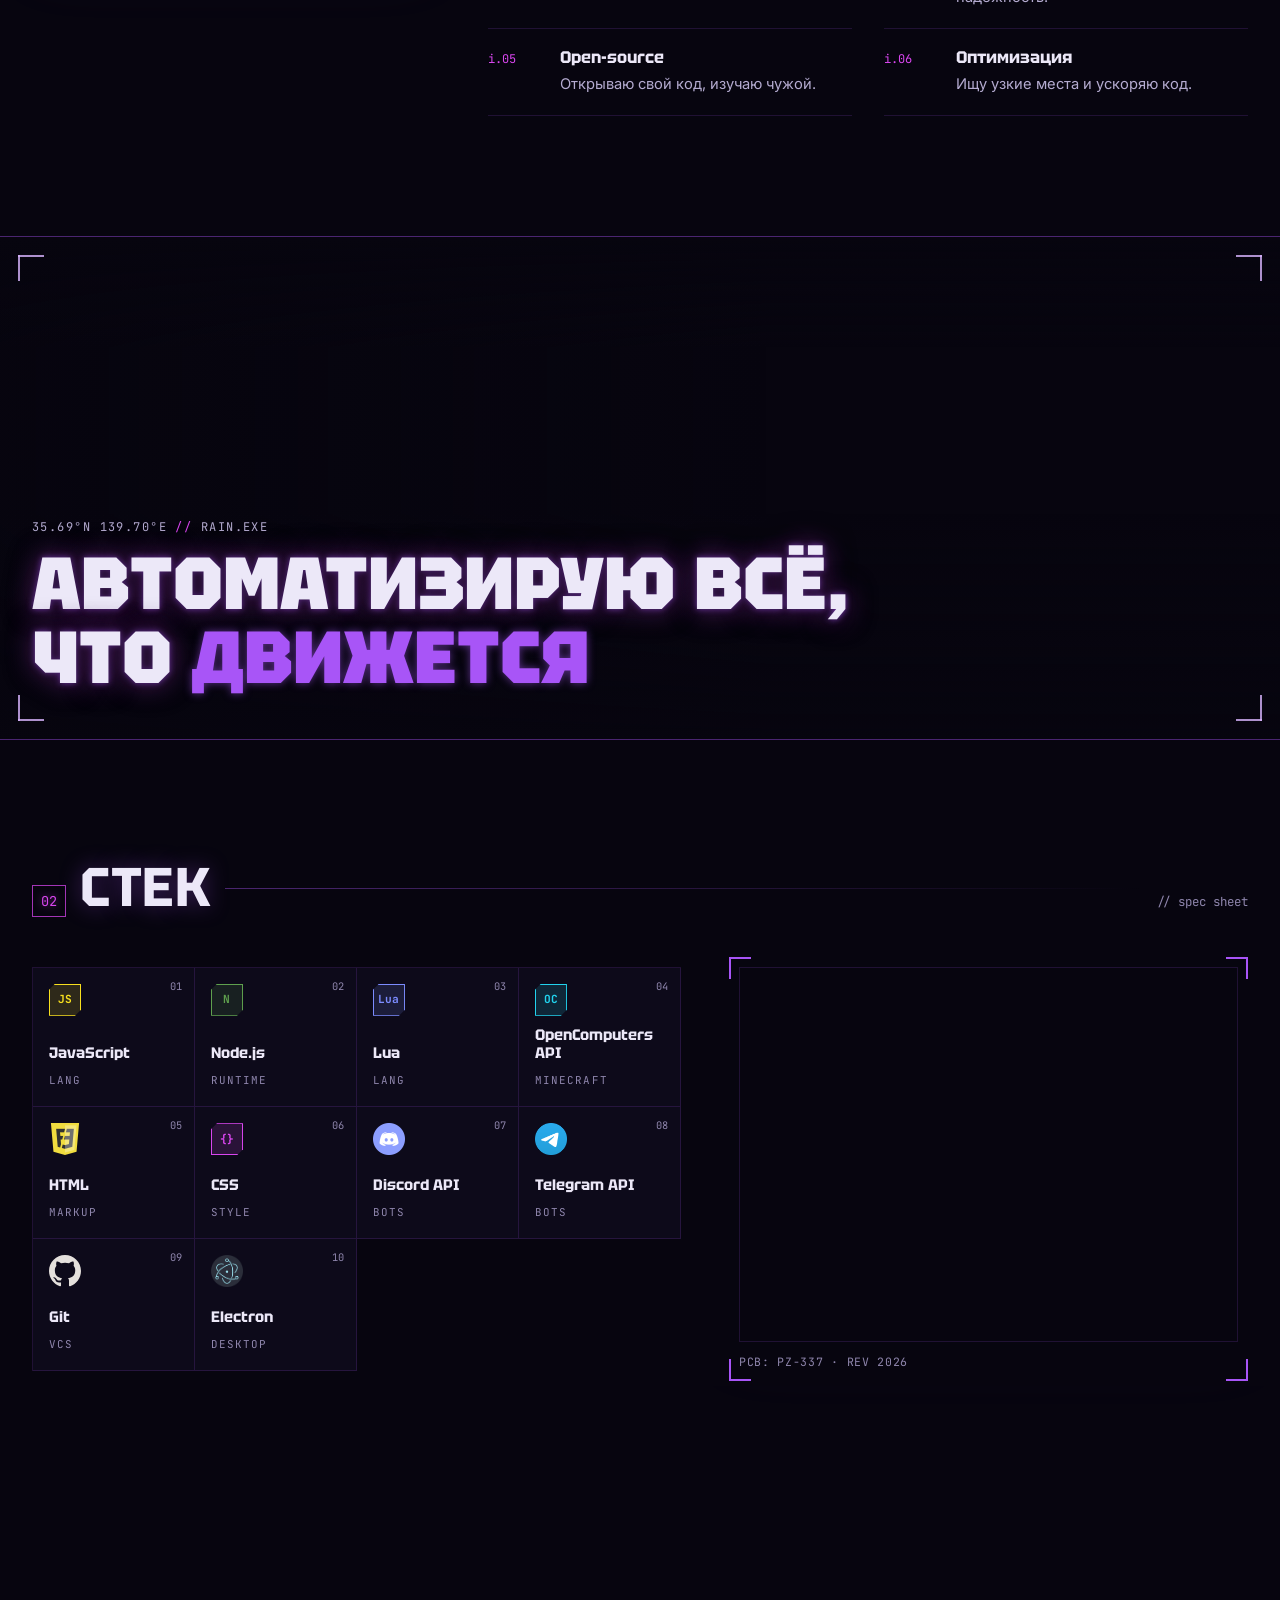
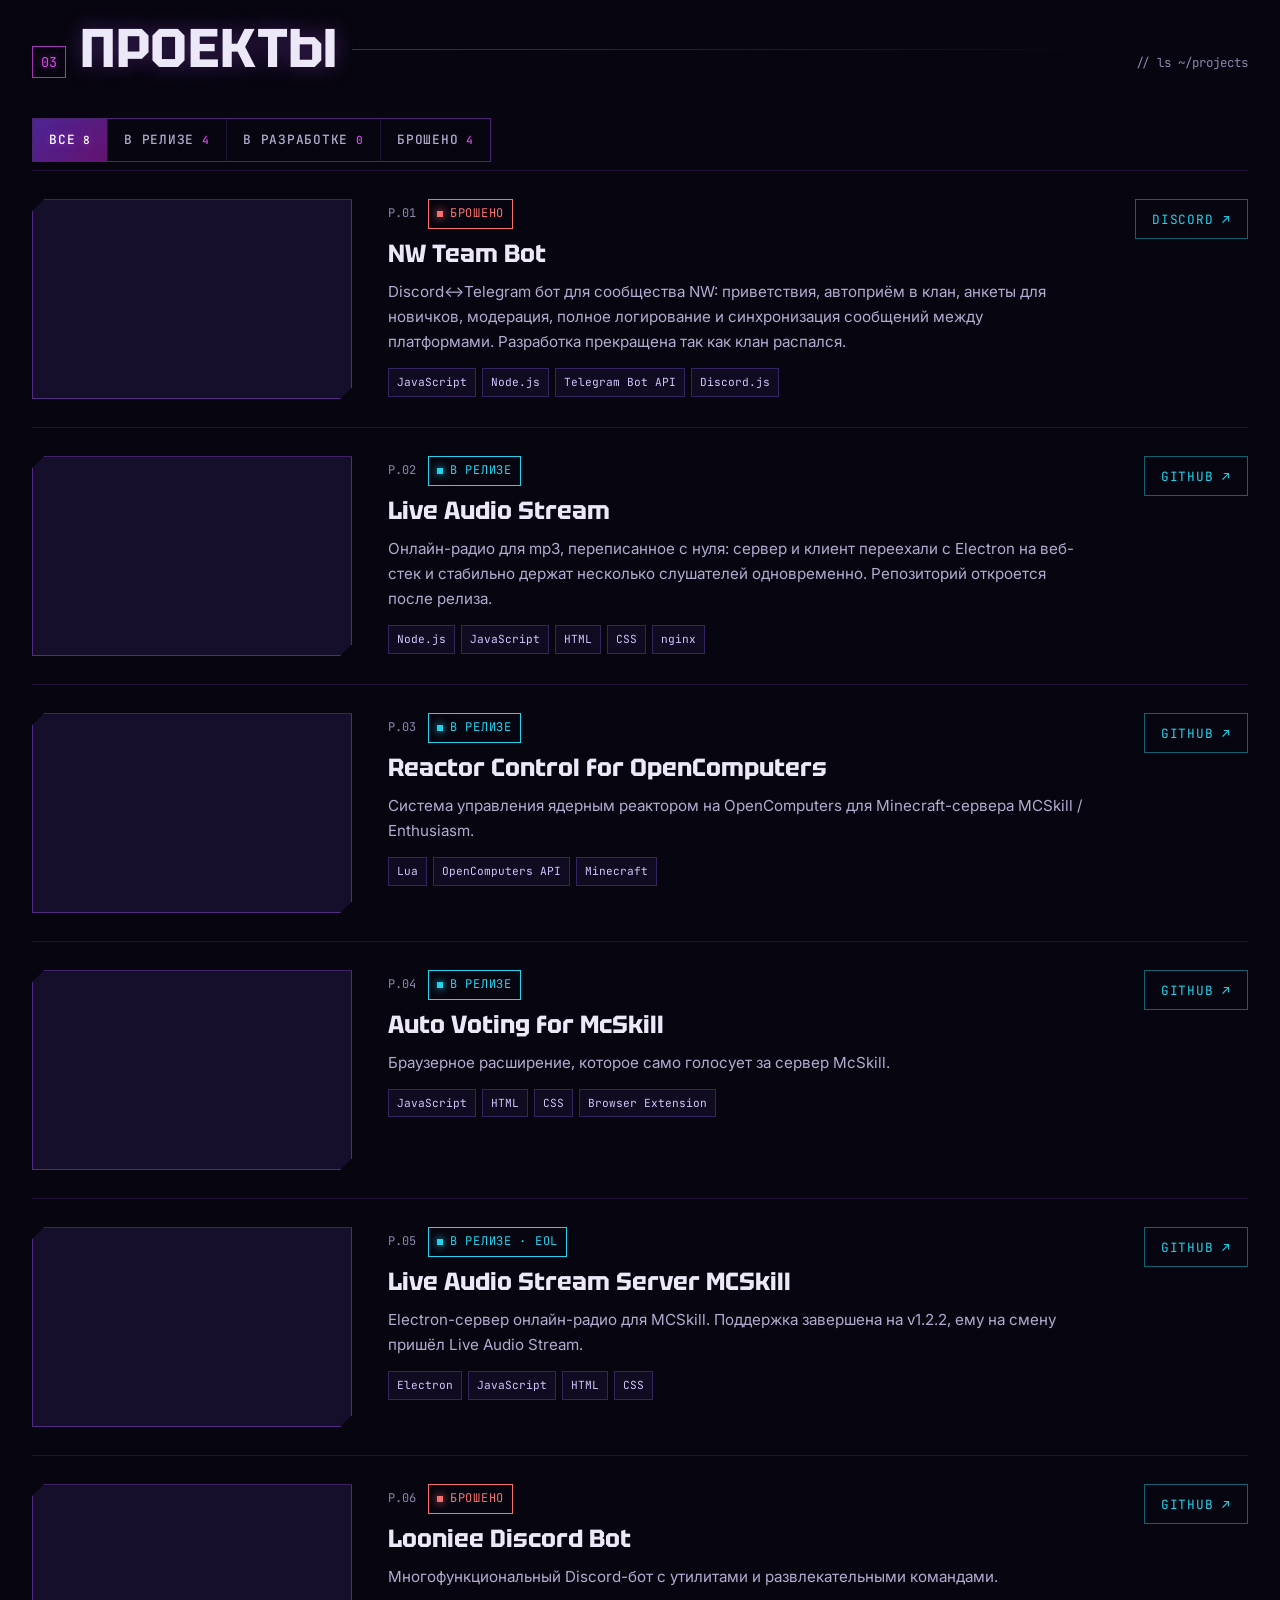
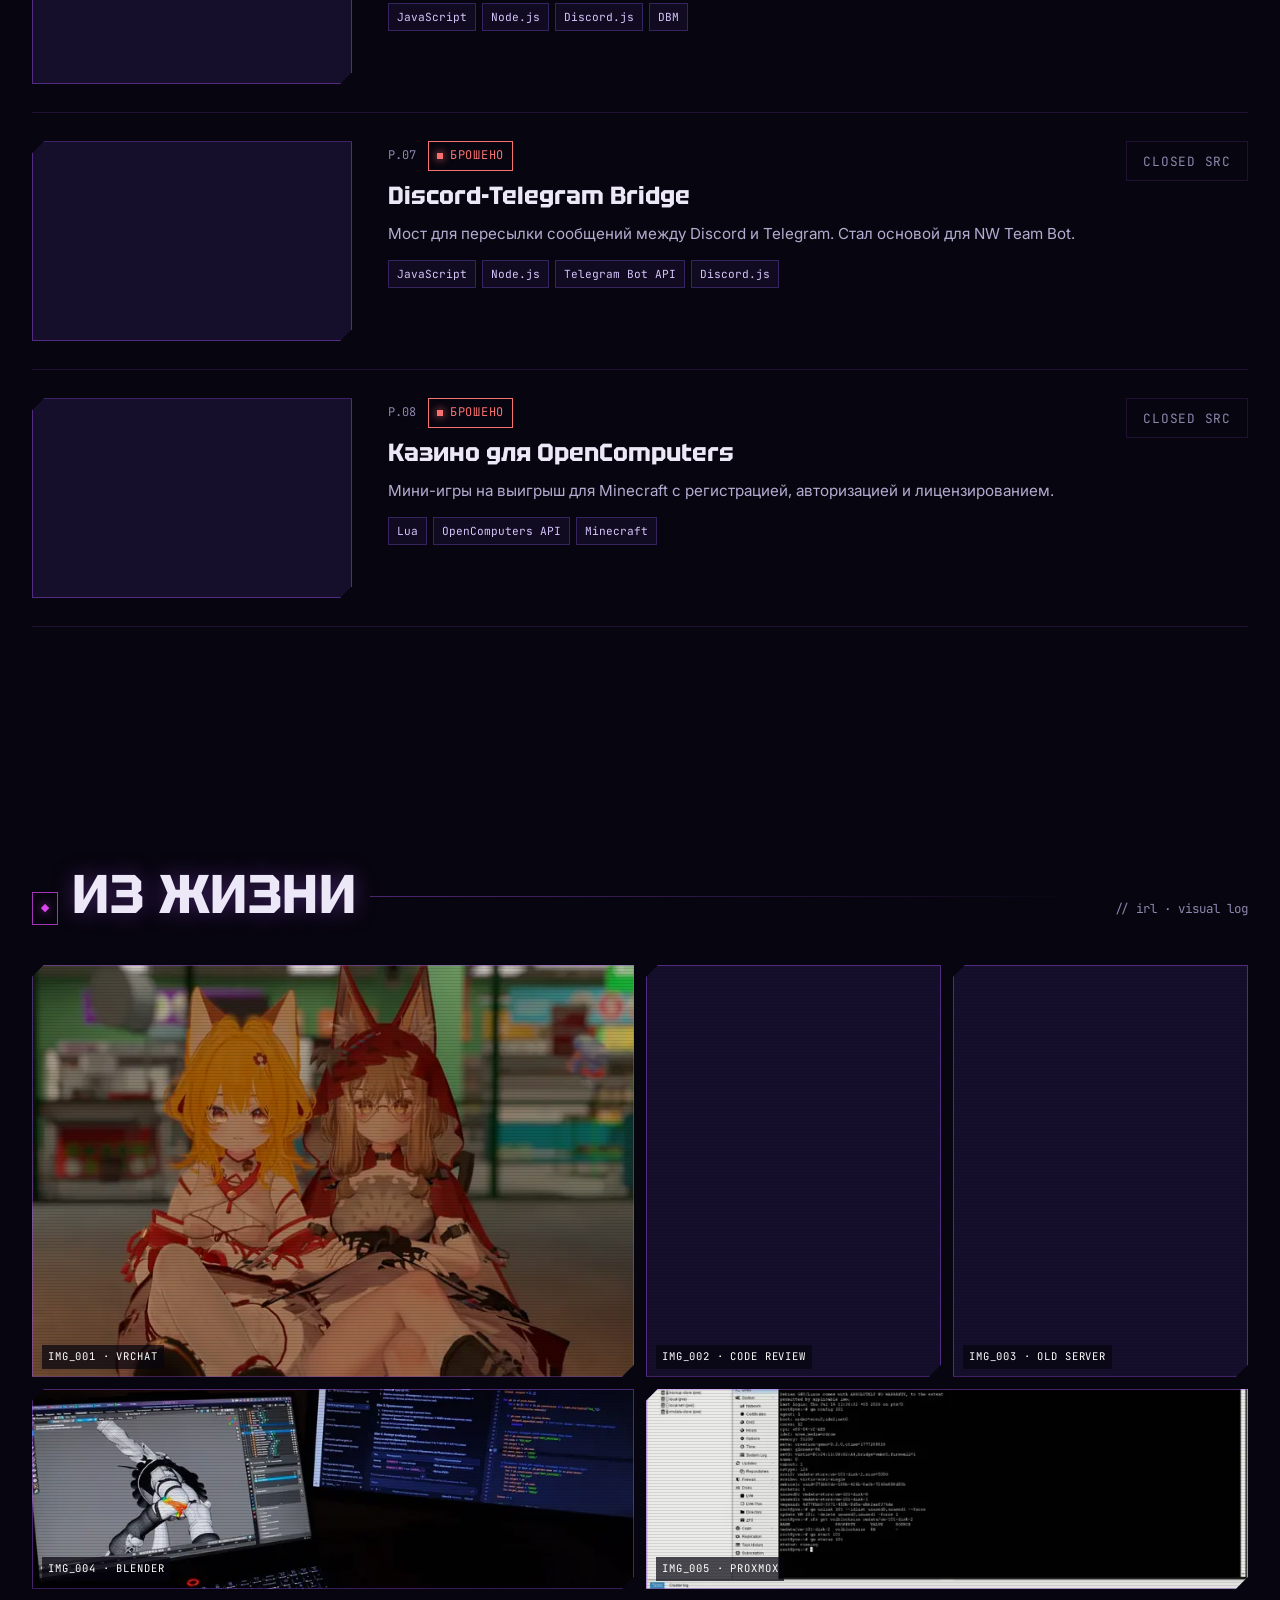
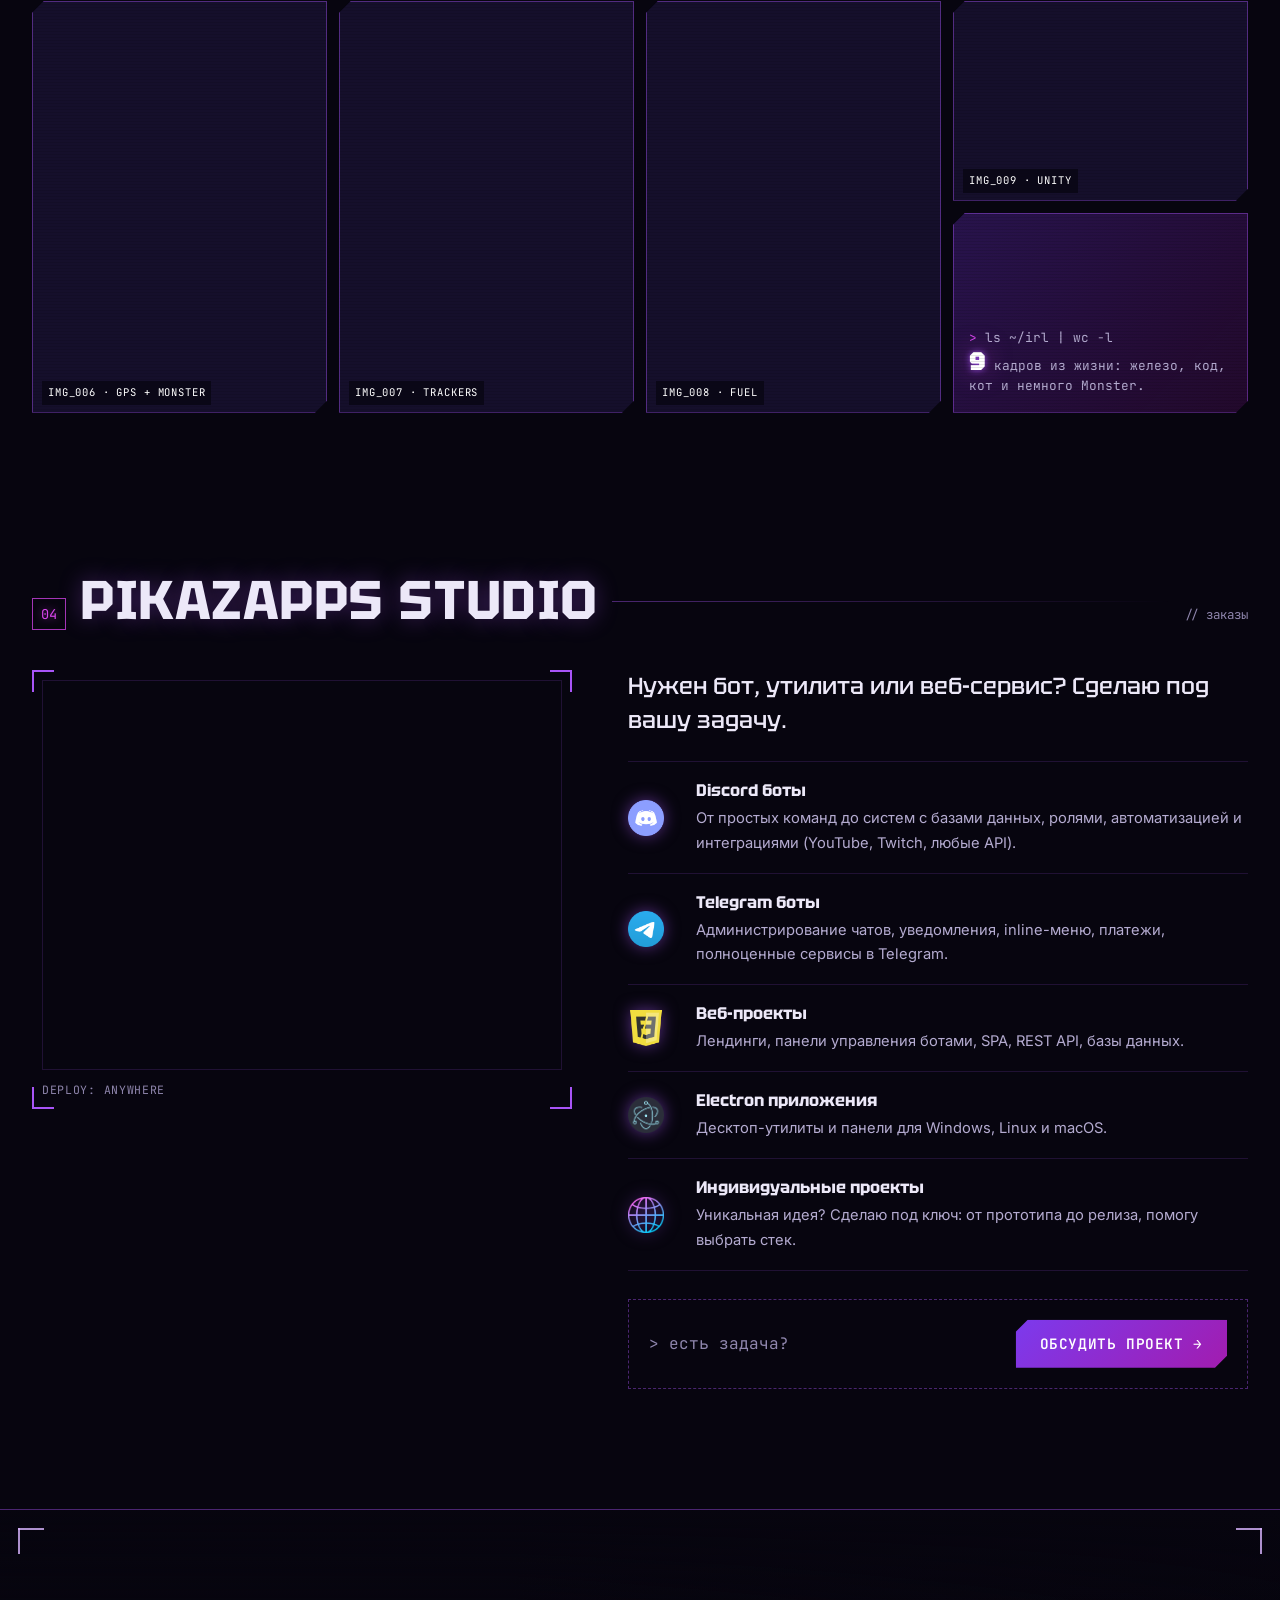
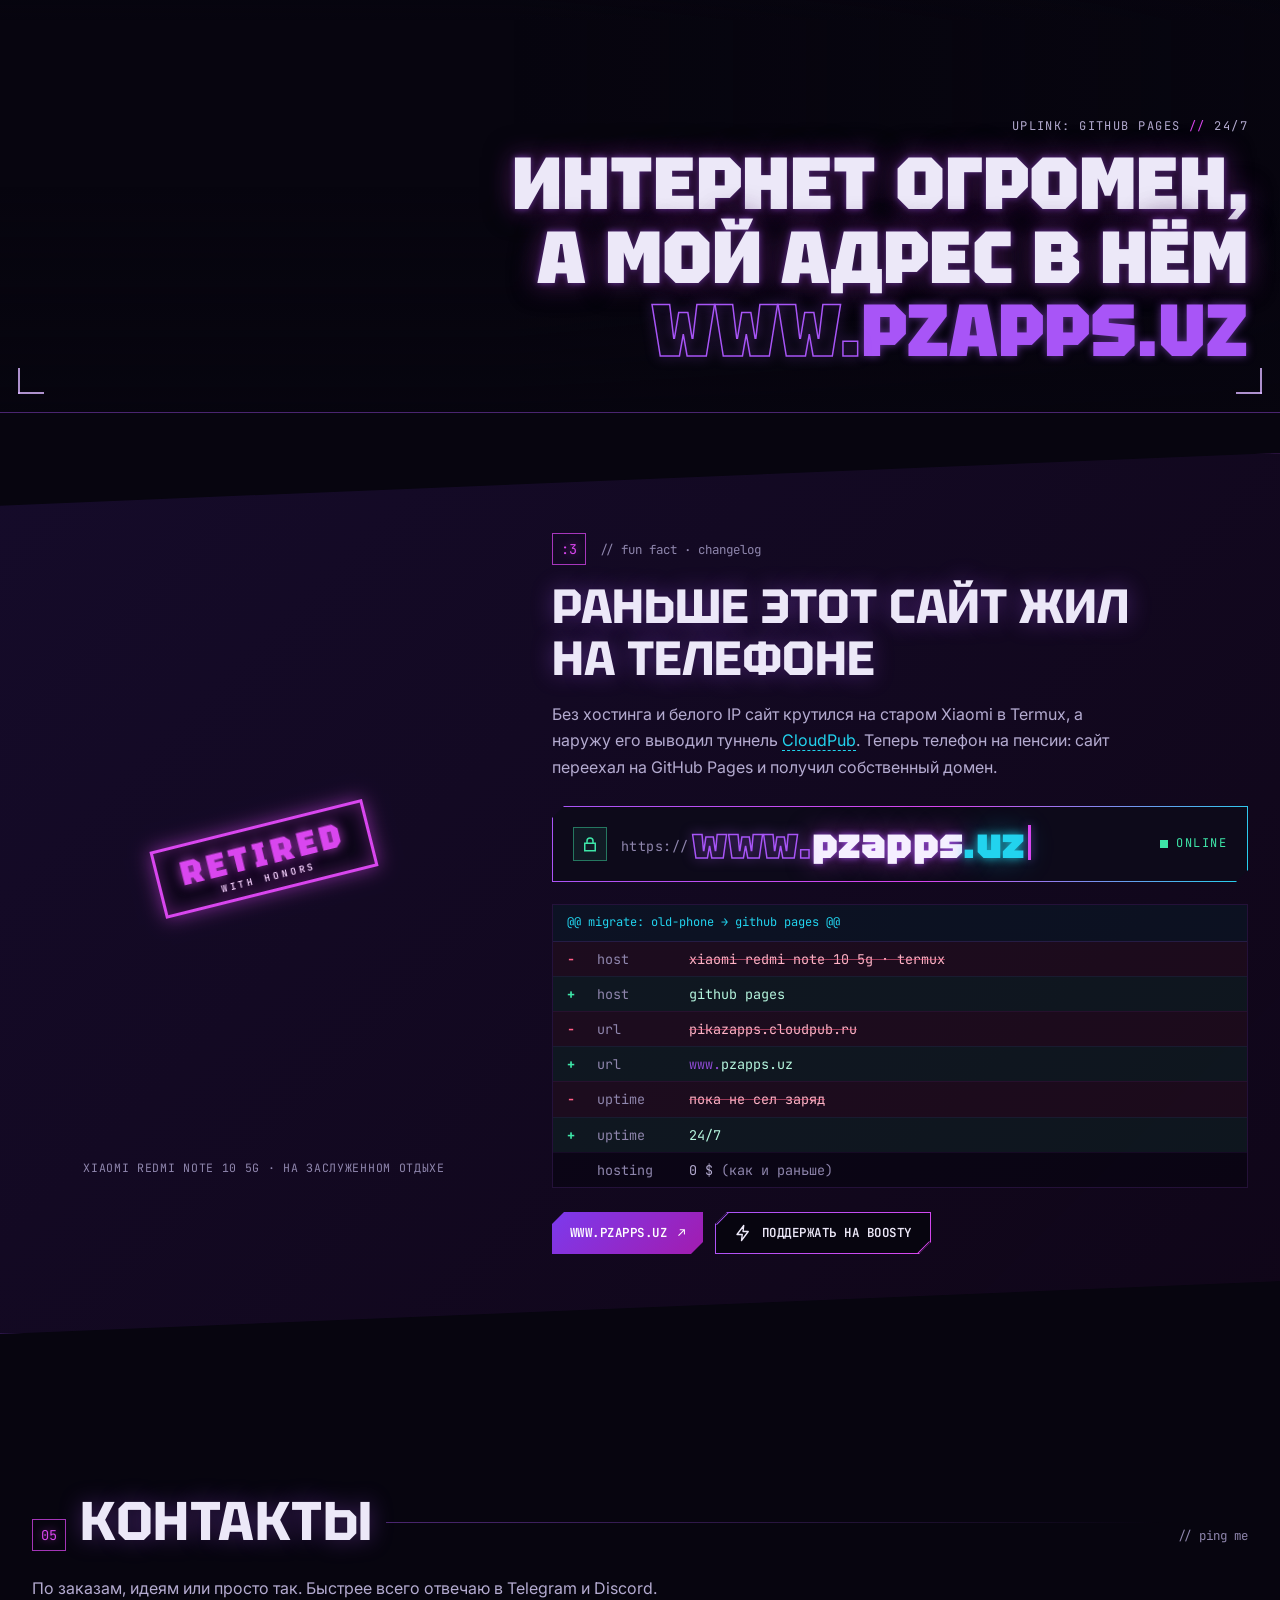
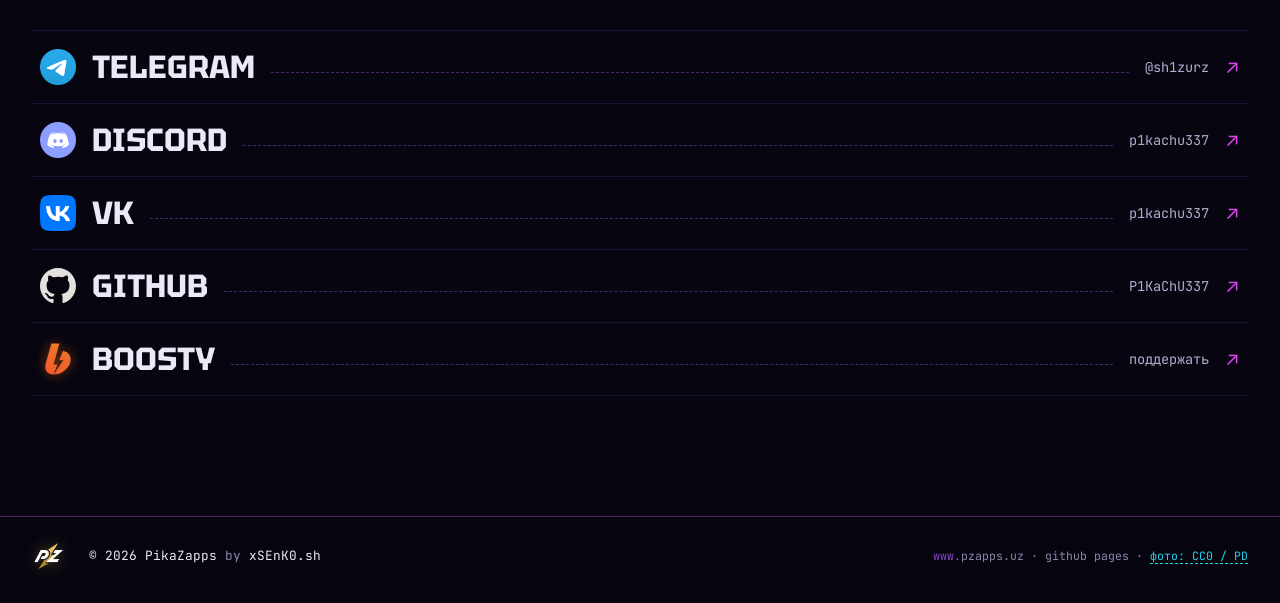
==== commit bc53bb5b: "Gallery: swap VRChat and Unity photos - IMG_001 vrchat: in-world VRChat screenshot instead of the Un" ====
--- a/index.html
+++ b/index.html
@@ -374,8 +374,8 @@
         </header>
         <ul class="bento bento--life">
           <li class="tile tile--w tile--h reveal">
-            <a class="tile__link" href="assets/img/life/avatar.webp" data-full="assets/img/life/avatar.webp" data-caption="Мой аватар в VRChat: собрал в Unity и залил через VRChat SDK. Upload Succeeded!" aria-label="Открыть фото: Аватар xChocoLat.sh в Unity: загрузка в VRChat прошла успешно">
-              <img src="assets/img/life/avatar-thumb.webp" alt="Аватар xChocoLat.sh в Unity: загрузка в VRChat прошла успешно" width="1280" height="800" loading="lazy" decoding="async" />
+            <a class="tile__link" href="assets/img/life/vrchat-world.webp" data-full="assets/img/life/vrchat-world.webp" data-caption="VRChat: мой аватар (слева) в компании, посиделки в виртуальном магазинчике." aria-label="Открыть фото: Два аниме-аватара с лисьими ушами сидят рядом в VRChat">
+              <img src="assets/img/life/vrchat-world-thumb.webp" alt="Два аниме-аватара с лисьими ушами сидят рядом в VRChat" width="1920" height="1080" loading="lazy" decoding="async" />
               <span class="tile__cap mono">IMG_001 · vrchat</span>
               <span class="tile__zoom" aria-hidden="true">⤢</span>
             </a>
@@ -430,8 +430,8 @@
             </a>
           </li>
           <li class="tile  reveal">
-            <a class="tile__link" href="assets/img/life/vrchat-sdk.webp" data-full="assets/img/life/vrchat-sdk.webp" data-caption="Unity + VRChat SDK на Linux: новый проект, первые шаги." aria-label="Открыть фото: Экран ноутбука: Unity с окном VRChat SDK">
-              <img src="assets/img/life/vrchat-sdk-thumb.webp" alt="Экран ноутбука: Unity с окном VRChat SDK" width="2000" height="1500" loading="lazy" decoding="async" />
+            <a class="tile__link" href="assets/img/life/unity-upload.webp" data-full="assets/img/life/unity-upload.webp" data-caption="Unity + VRChat SDK: Upload Failed, 541 MB при лимите 500 MB. Аватар оказался слишком хорош." aria-label="Открыть фото: Unity с окном VRChat SDK и ошибкой загрузки аватара">
+              <img src="assets/img/life/unity-upload-thumb.webp" alt="Unity с окном VRChat SDK и ошибкой загрузки аватара" width="1280" height="800" loading="lazy" decoding="async" />
               <span class="tile__cap mono">IMG_009 · unity</span>
               <span class="tile__zoom" aria-hidden="true">⤢</span>
             </a>
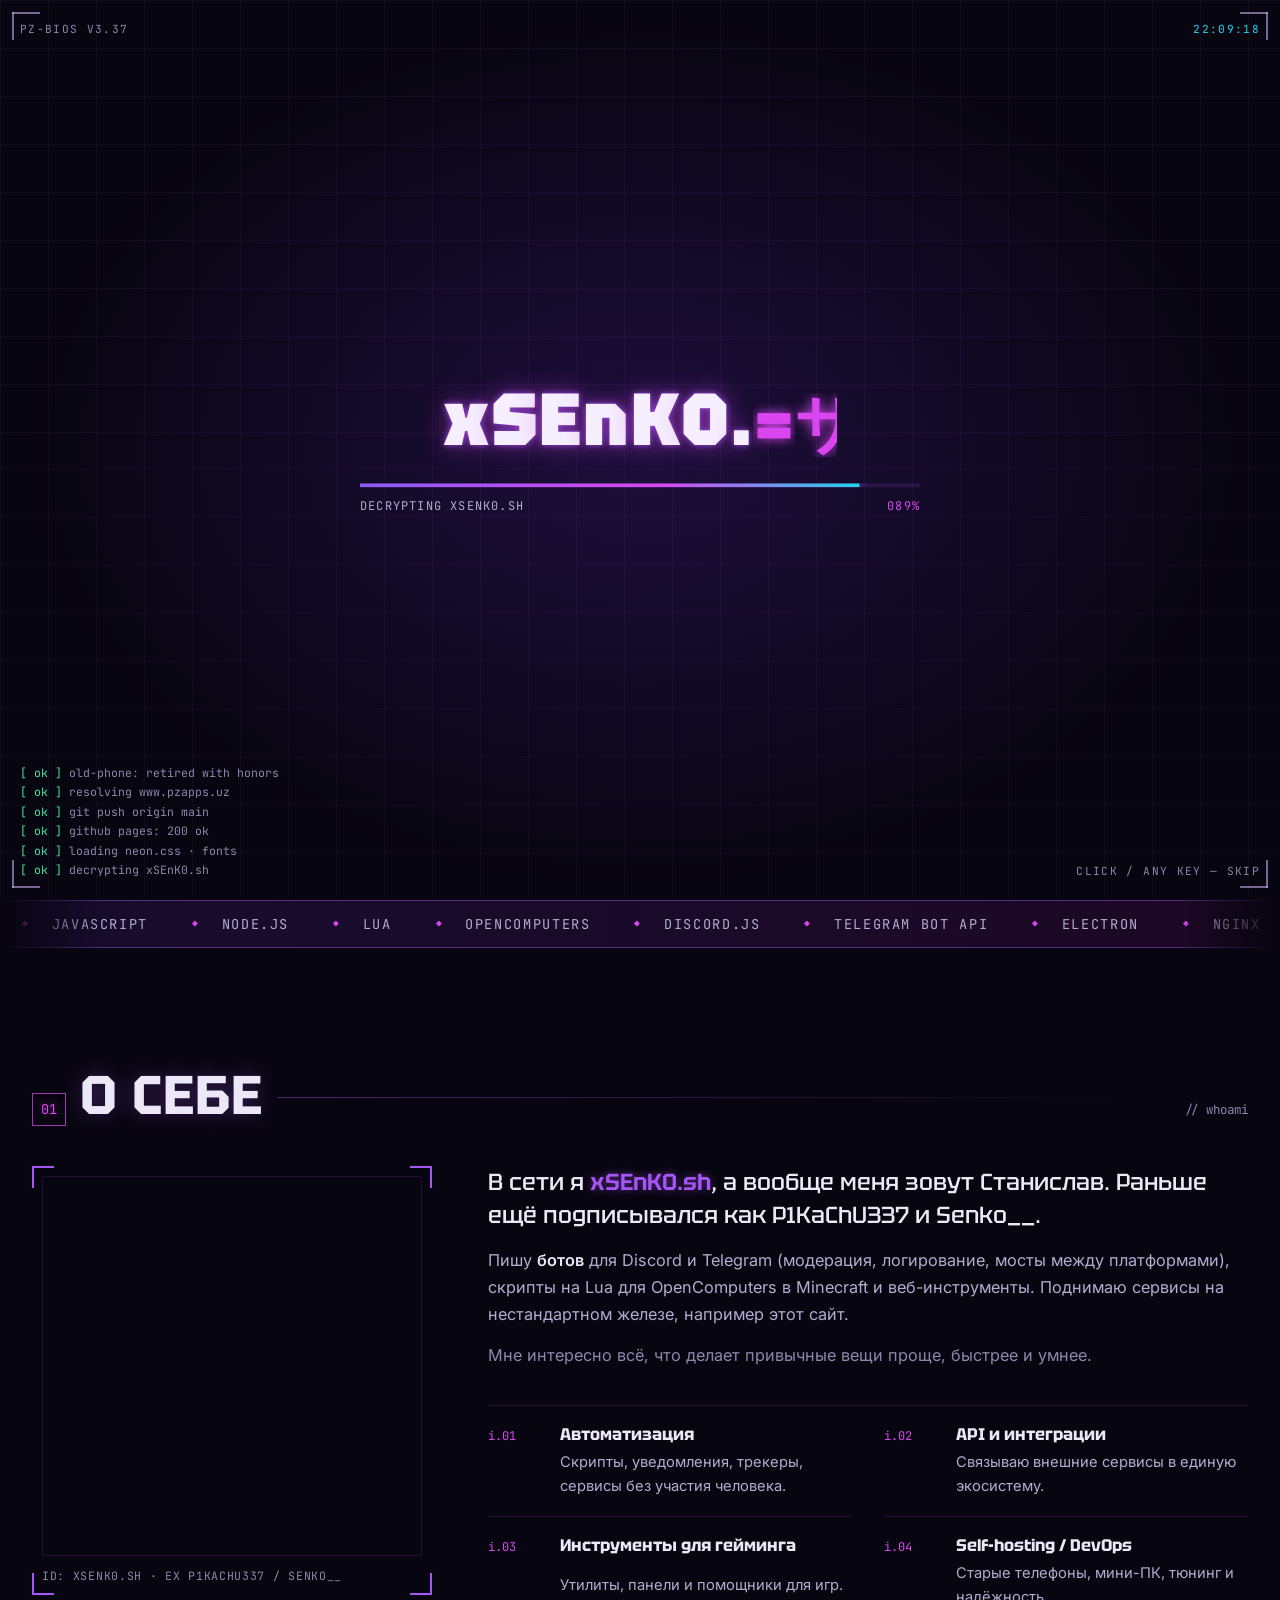
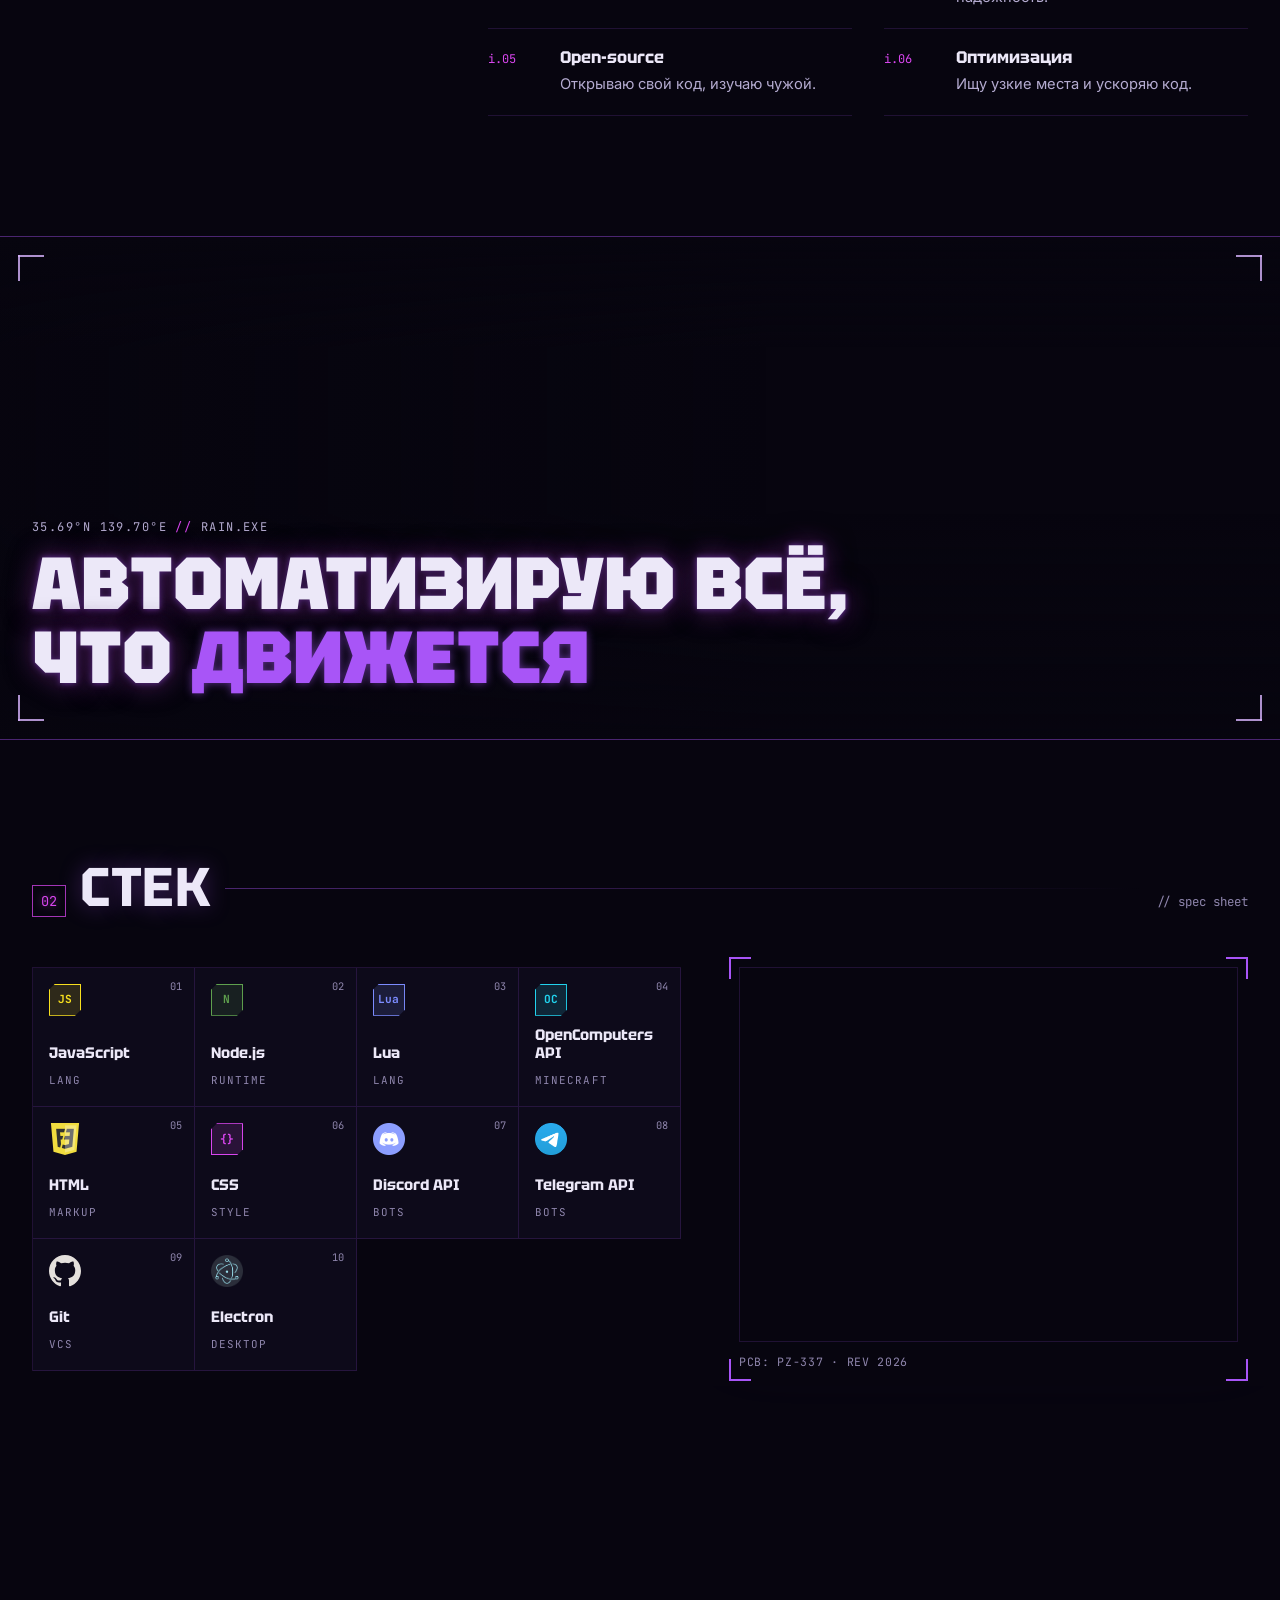
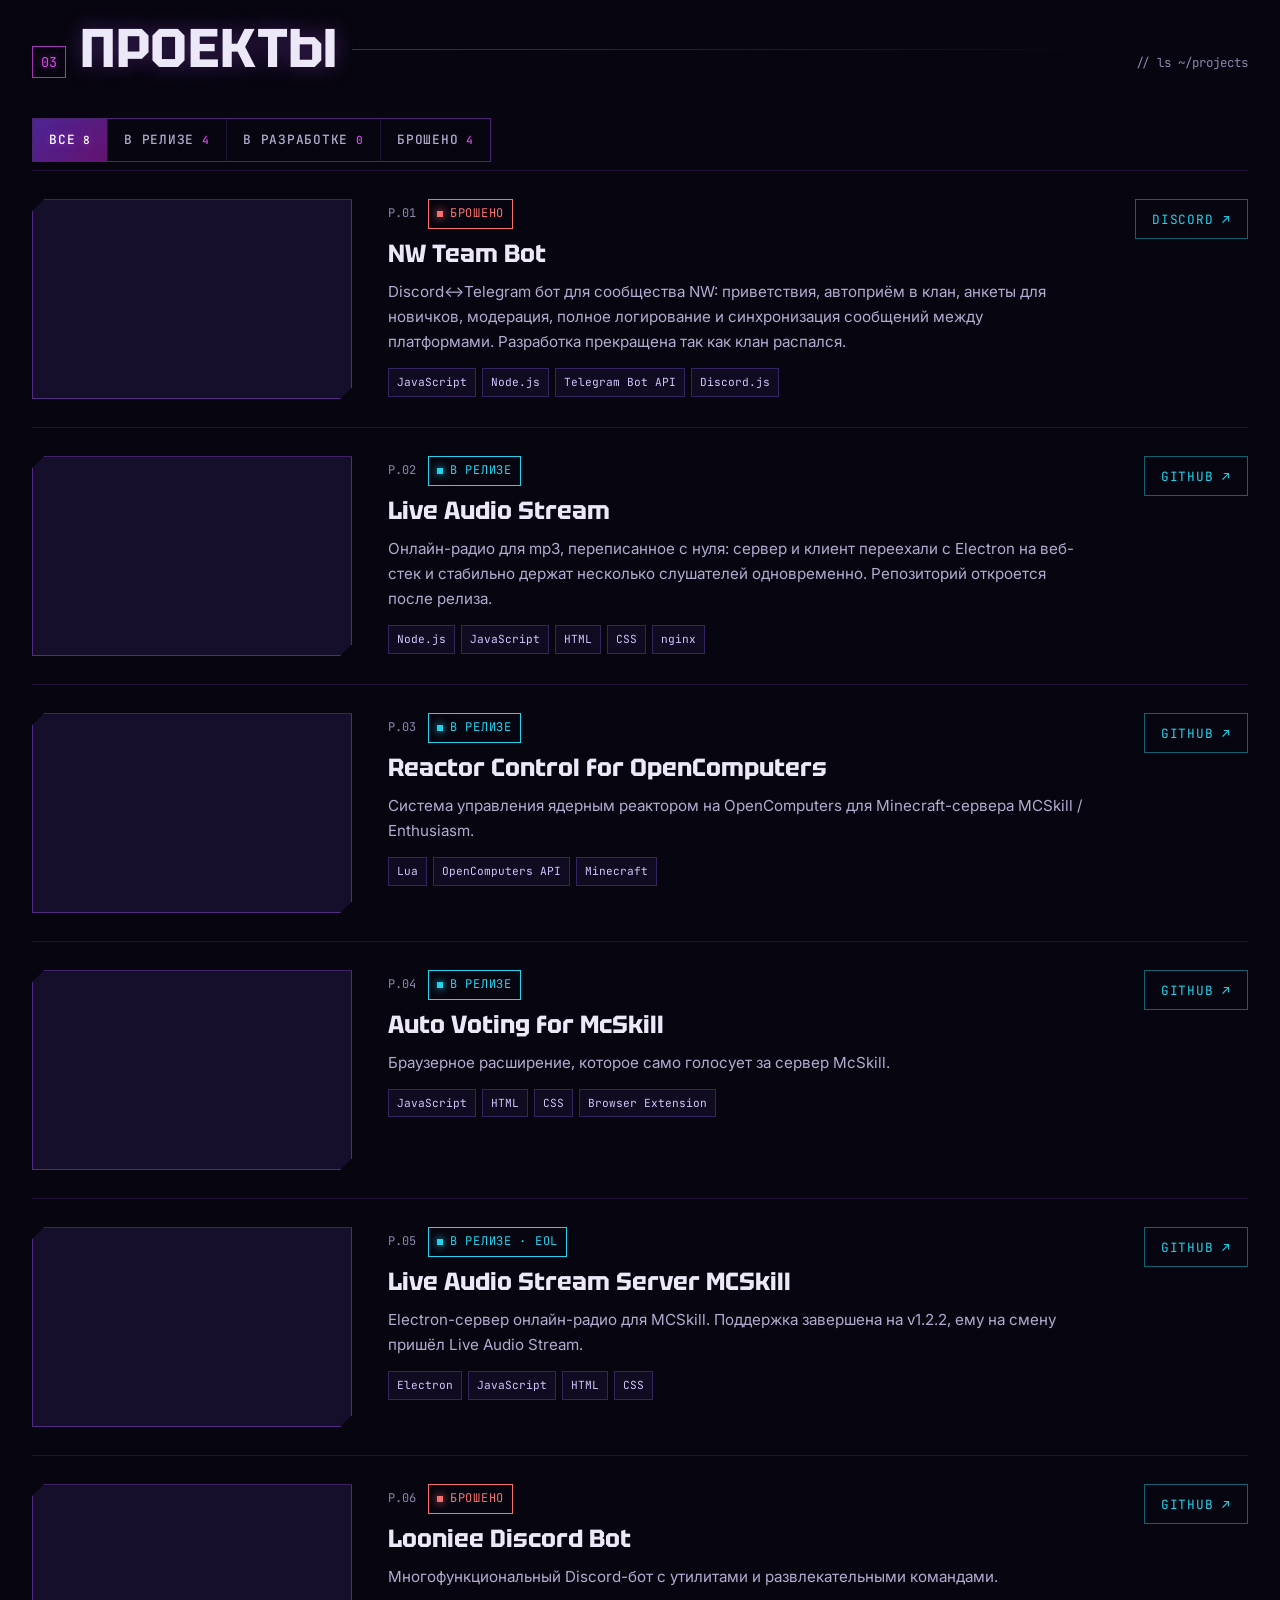
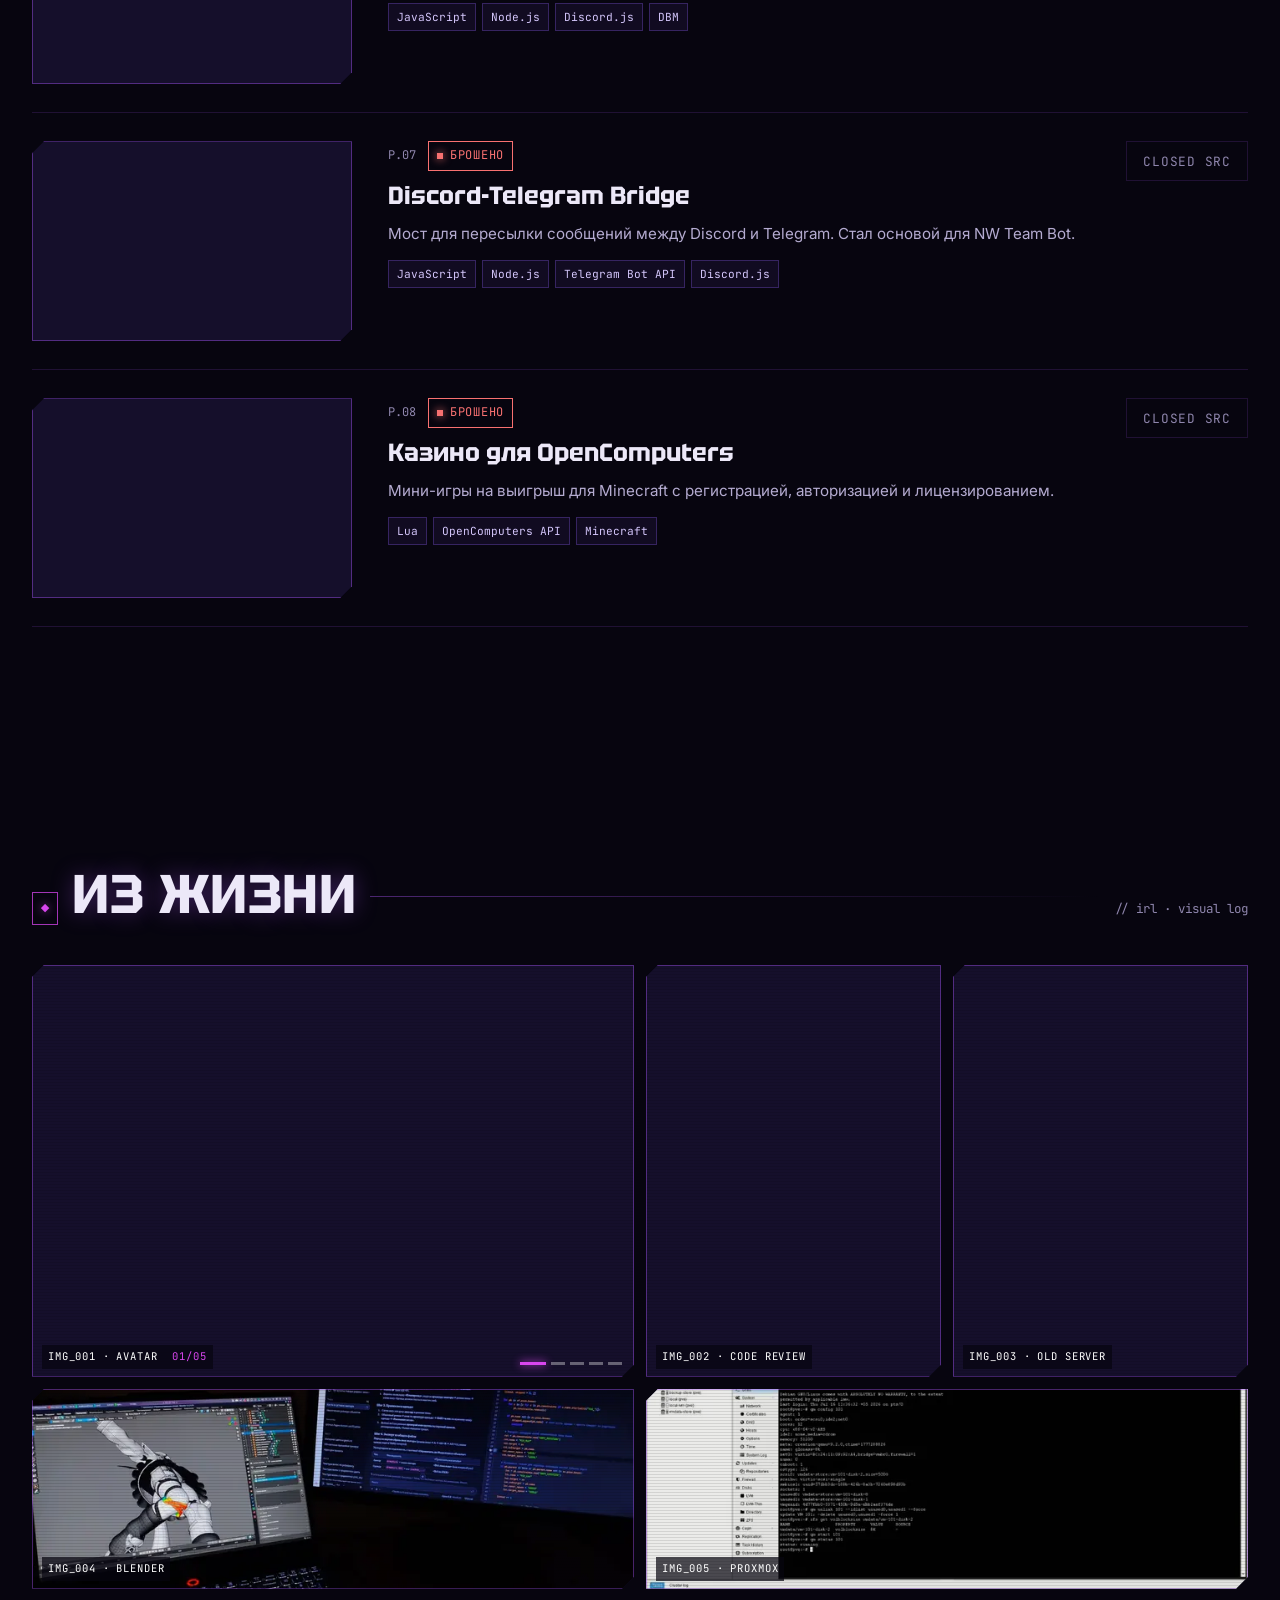
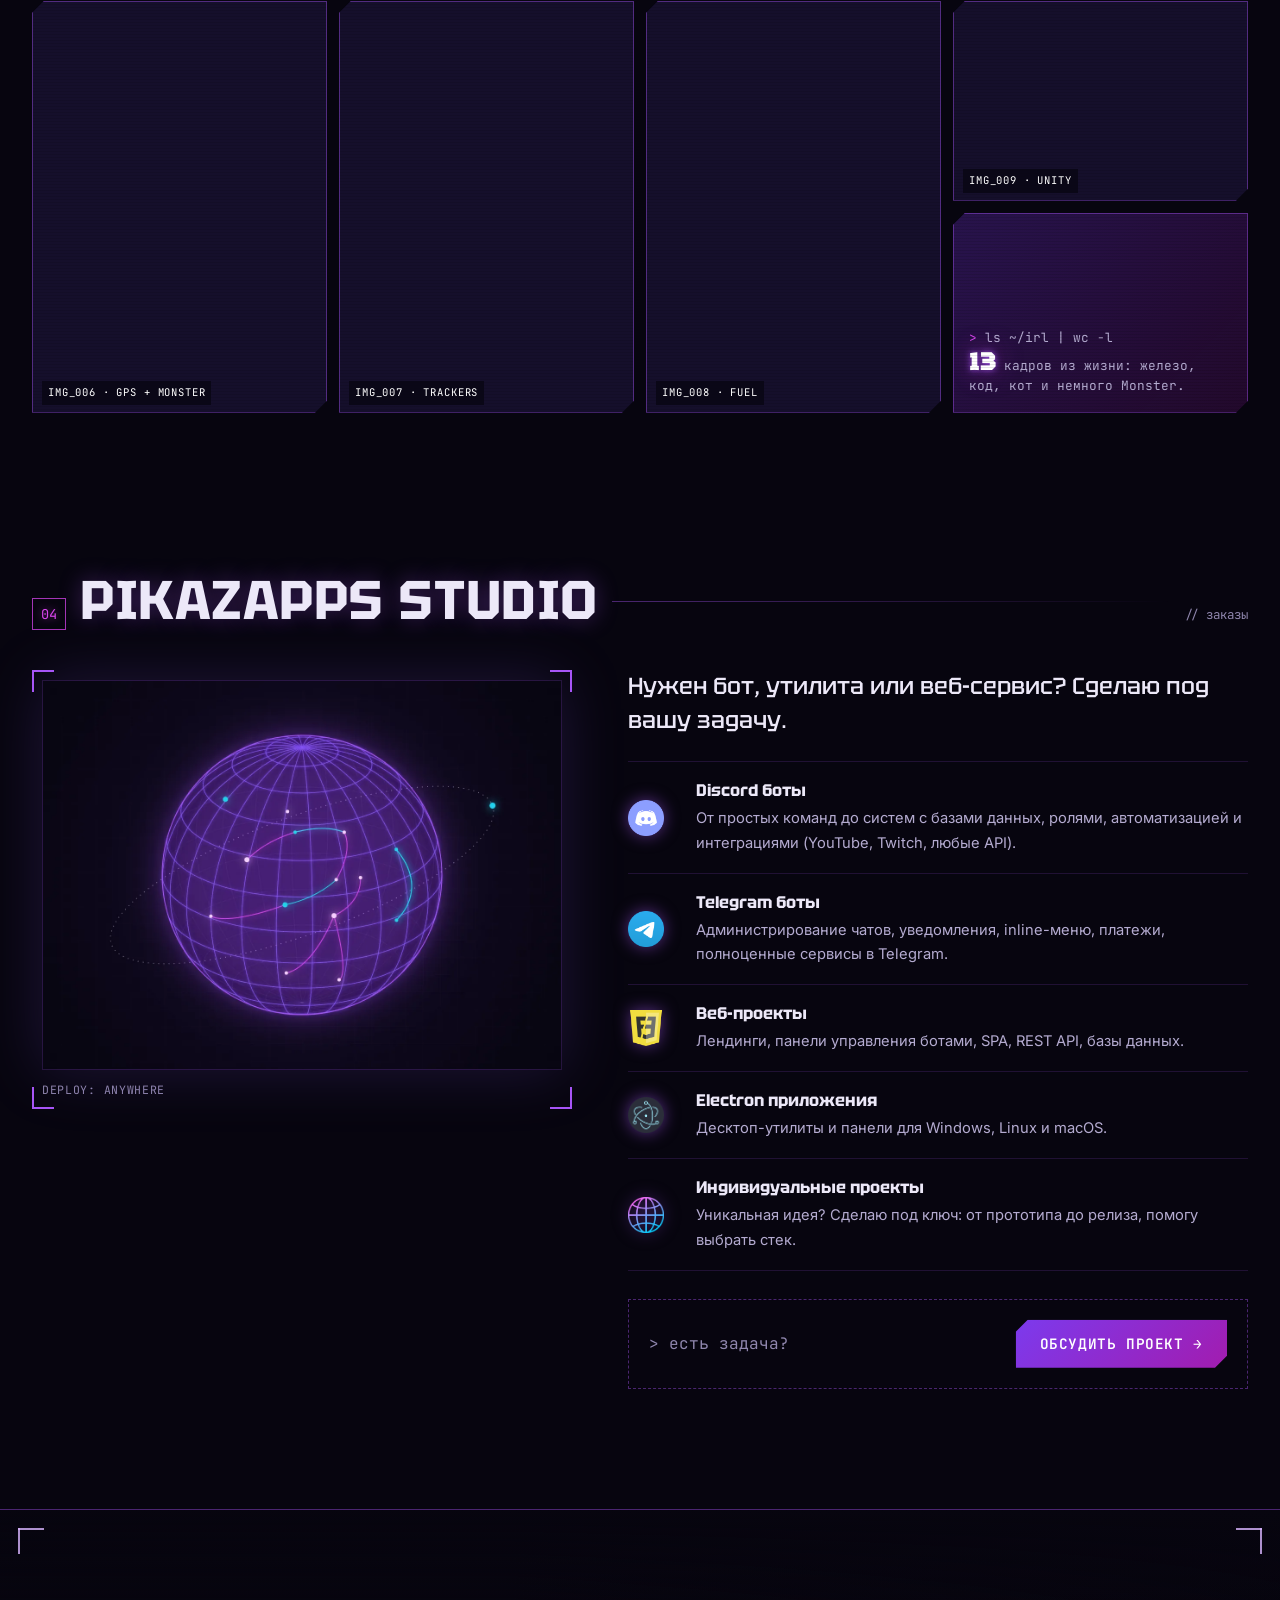
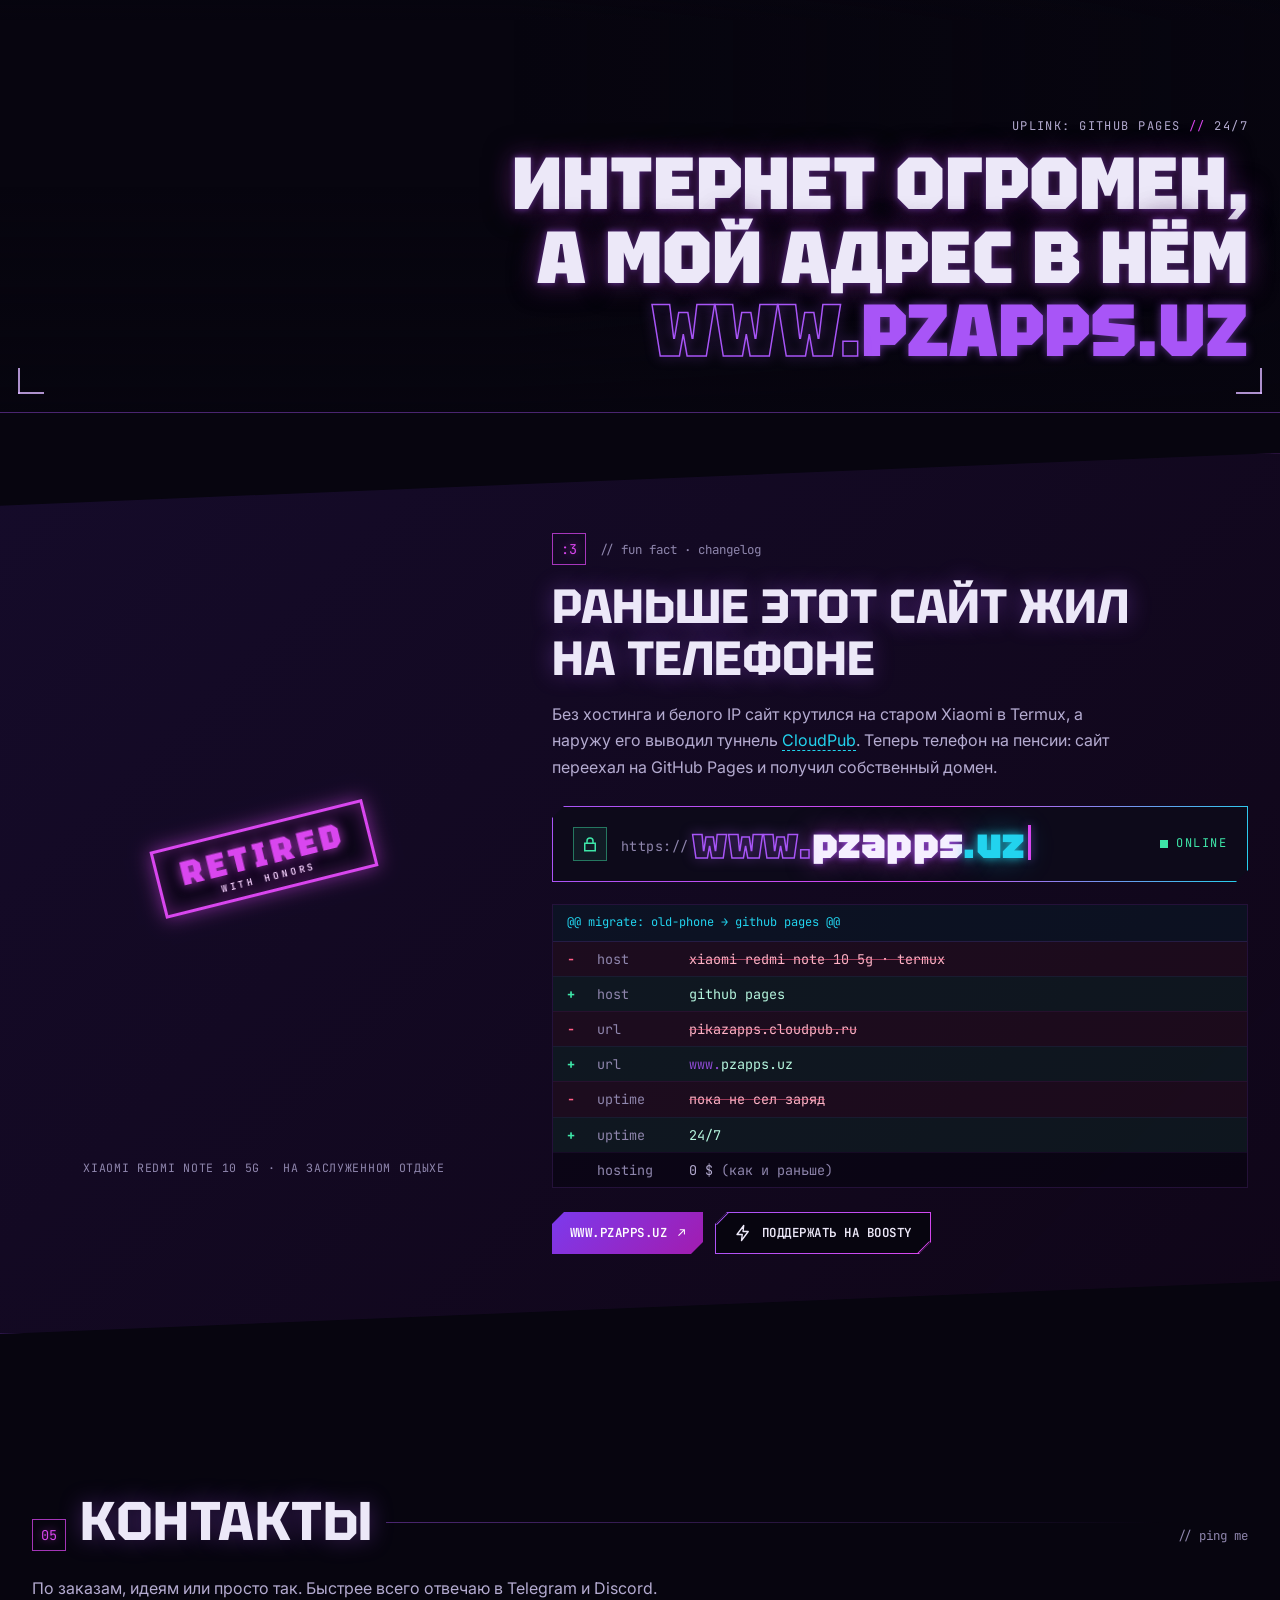
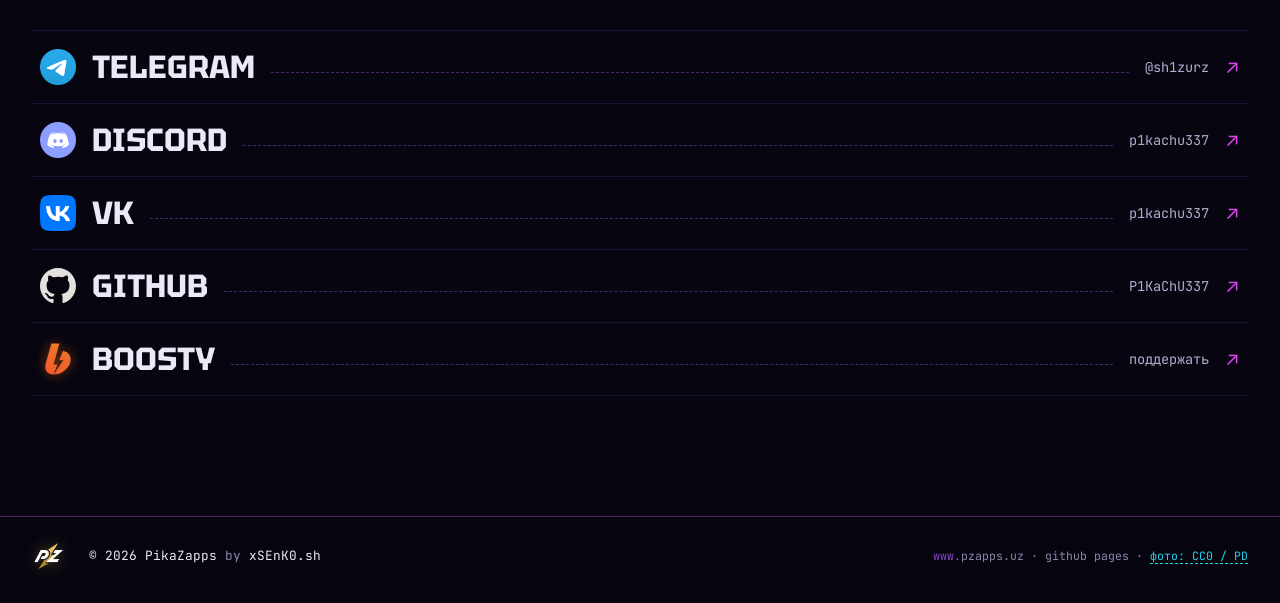
==== commit f38eb9e9: "Gallery: avatar slideshow tile with 5 color-graded VRChat shots - IMG_001 is now an auto-rotating sl" ====
--- a/index.html
+++ b/index.html
@@ -373,10 +373,16 @@
           <span class="sec-head__tag mono">// irl · visual log</span>
         </header>
         <ul class="bento bento--life">
-          <li class="tile tile--w tile--h reveal">
-            <a class="tile__link" href="assets/img/life/vrchat-world.webp" data-full="assets/img/life/vrchat-world.webp" data-caption="VRChat: мой аватар (слева) в компании, посиделки в виртуальном магазинчике." aria-label="Открыть фото: Два аниме-аватара с лисьими ушами сидят рядом в VRChat">
-              <img src="assets/img/life/vrchat-world-thumb.webp" alt="Два аниме-аватара с лисьими ушами сидят рядом в VRChat" width="1920" height="1080" loading="lazy" decoding="async" />
-              <span class="tile__cap mono">IMG_001 · vrchat</span>
+          <li class="tile tile--w tile--h tile--slides reveal">
+            <!-- слайд-шоу аватара: кадры сменяются сами, клик открывает просмотр на текущем кадре -->
+            <a class="tile__link" href="assets/img/life/avatar-1.webp" data-slides aria-label="Открыть фото аватара xSEnK0 в VRChat (5 кадров)">
+              <img class="tile__slide is-active" src="assets/img/life/avatar-1-thumb.webp" data-full="assets/img/life/avatar-1.webp" data-caption="xSEnK0 на закате: peace!" alt="Аватар-лиса с жестом «peace» на фоне розового закатного неба" width="1920" height="1080" style="object-position:50% 30%" loading="lazy" decoding="async" />
+              <img class="tile__slide" src="assets/img/life/avatar-2-thumb.webp" data-full="assets/img/life/avatar-2.webp" data-caption="Звёздный режим: жёлтый фон, двойной peace." alt="Аватар-лиса с закрытыми глазами и жестом «peace» на ярко-жёлтом фоне со звёздами" width="1920" height="1080" style="object-position:50% 35%" loading="lazy" decoding="async" />
+              <img class="tile__slide" src="assets/img/life/avatar-3-thumb.webp" data-full="assets/img/life/avatar-3.webp" data-caption="Селфи из VRChat, рука тянется прямо в объектив." alt="Аватар-лиса тянется к камере, делая селфи" width="1920" height="1080" style="object-position:60% 30%" loading="lazy" decoding="async" />
+              <img class="tile__slide" src="assets/img/life/avatar-4-thumb.webp" data-full="assets/img/life/avatar-4.webp" data-caption="Тсс… это секрет." alt="Аватар-лиса прикладывает палец к губам, на фоне иероглиф" width="1920" height="1080" style="object-position:55% 30%" loading="lazy" decoding="async" />
+              <img class="tile__slide" src="assets/img/life/avatar-5-thumb.webp" data-full="assets/img/life/avatar-5.webp" data-caption="Meow~ В полный рост: мико-наряд, колокольчик и хвост." alt="Аватар-лиса в полный рост, руки-лапки и надпись Meow~ на жёлтом фоне" width="512" height="1024" style="object-position:50% 12%" loading="lazy" decoding="async" />
+              <span class="tile__cap mono">IMG_001 · avatar <span class="tile__count">01/05</span></span>
+              <span class="tile__dots" aria-hidden="true"><i></i><i></i><i></i><i></i><i></i></span>
               <span class="tile__zoom" aria-hidden="true">⤢</span>
             </a>
           </li>
@@ -437,7 +443,7 @@
             </a>
           </li>
           <li class="tile tile--note reveal">
-            <p class="mono"><span class="accent">&gt;</span> ls ~/irl | wc -l<br /><b>9</b> кадров из жизни: железо, код, кот и немного Monster.</p>
+            <p class="mono"><span class="accent">&gt;</span> ls ~/irl | wc -l<br /><b>13</b> кадров из жизни: железо, код, кот и немного Monster.</p>
           </li>
         </ul>
       </div>
--- a/style.css
+++ b/style.css
@@ -723,6 +723,19 @@
 }
 .tile:hover .tile__zoom, .tile__link:focus-visible .tile__zoom { opacity: 1; transform: none; }
 @media (hover: none) { .tile__zoom { opacity: .85; transform: none; } }
+/* плитка-слайд-шоу (аватар): кадры лежат друг на друге и плавно сменяются */
+.tile--slides .tile__slide {
+  position: absolute; inset: 0;
+  opacity: 0; transform: scale(1.06);
+  transition: opacity 1.1s ease, transform 6s ease-out, filter .5s;
+}
+.tile--slides .tile__slide.is-active { opacity: 1; transform: scale(1); }
+.bento--life .tile--slides:hover .tile__slide.is-active { transform: scale(1.04); }
+.tile__count { margin-left: 8px; color: var(--magenta); }
+.tile__dots { position: absolute; right: 12px; bottom: 12px; z-index: 1; display: flex; gap: 5px; }
+.tile__dots i { width: 14px; height: 3px; background: rgba(255, 255, 255, .35); transition: background var(--t), width var(--t) var(--ease); }
+.tile__dots i.is-active { width: 26px; background: var(--magenta); box-shadow: 0 0 8px var(--magenta); }
+
 .tile--note { display: flex; align-items: flex-end; padding: 16px; background: linear-gradient(135deg, rgba(124, 58, 237, .28), rgba(162, 28, 175, .18)); }
 .tile--note p { font-size: .8rem; line-height: 1.6; color: var(--text-dim); }
 .tile--note b { font: 900 1.6rem/1 var(--font-display); color: #fff; text-shadow: var(--text-glow); }
@@ -971,6 +984,7 @@
   .domain__caret { animation: none; }
   .band__img { transform: none !important; }
   .tile:hover img { transform: none; }
+  .tile--slides .tile__slide { transform: none !important; }
   .js .reveal { opacity: 1; transform: none; }
   .btn:hover, .proj:hover .proj__cover img { transform: none !important; }
 }
